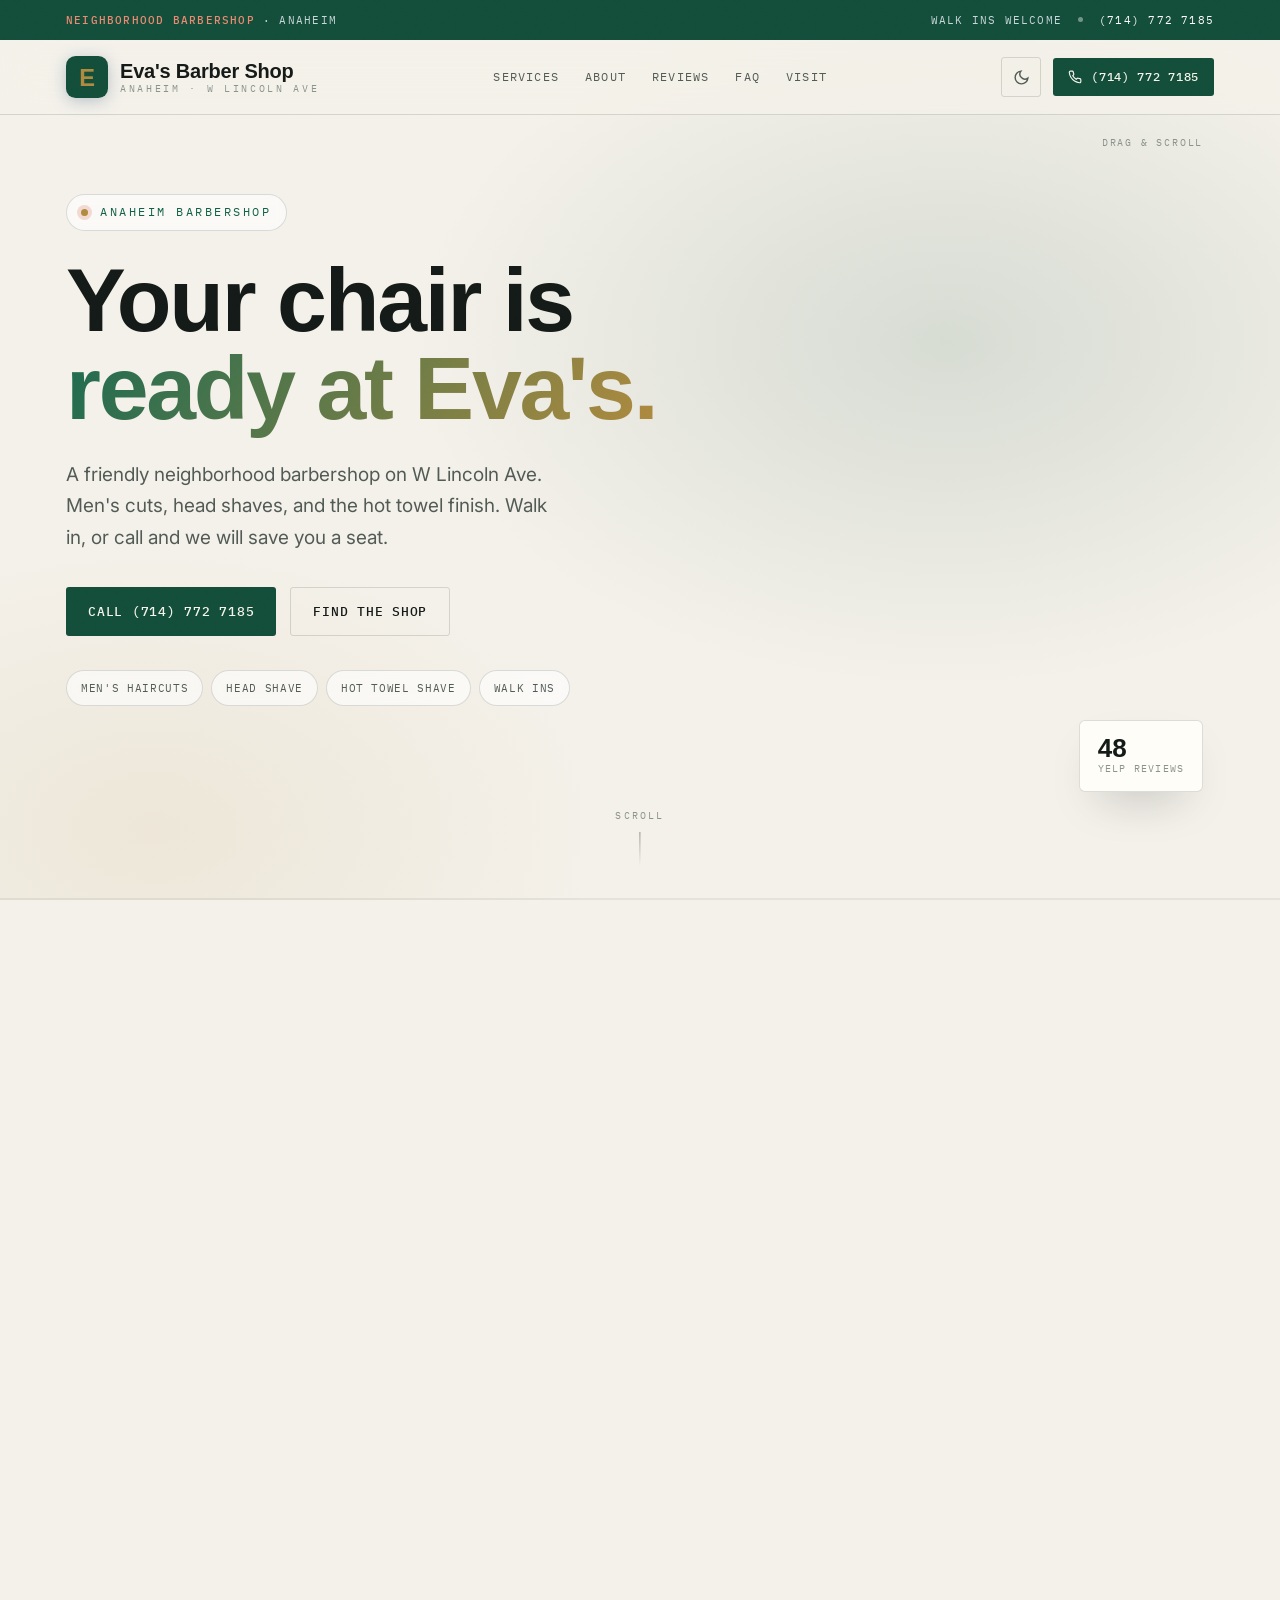
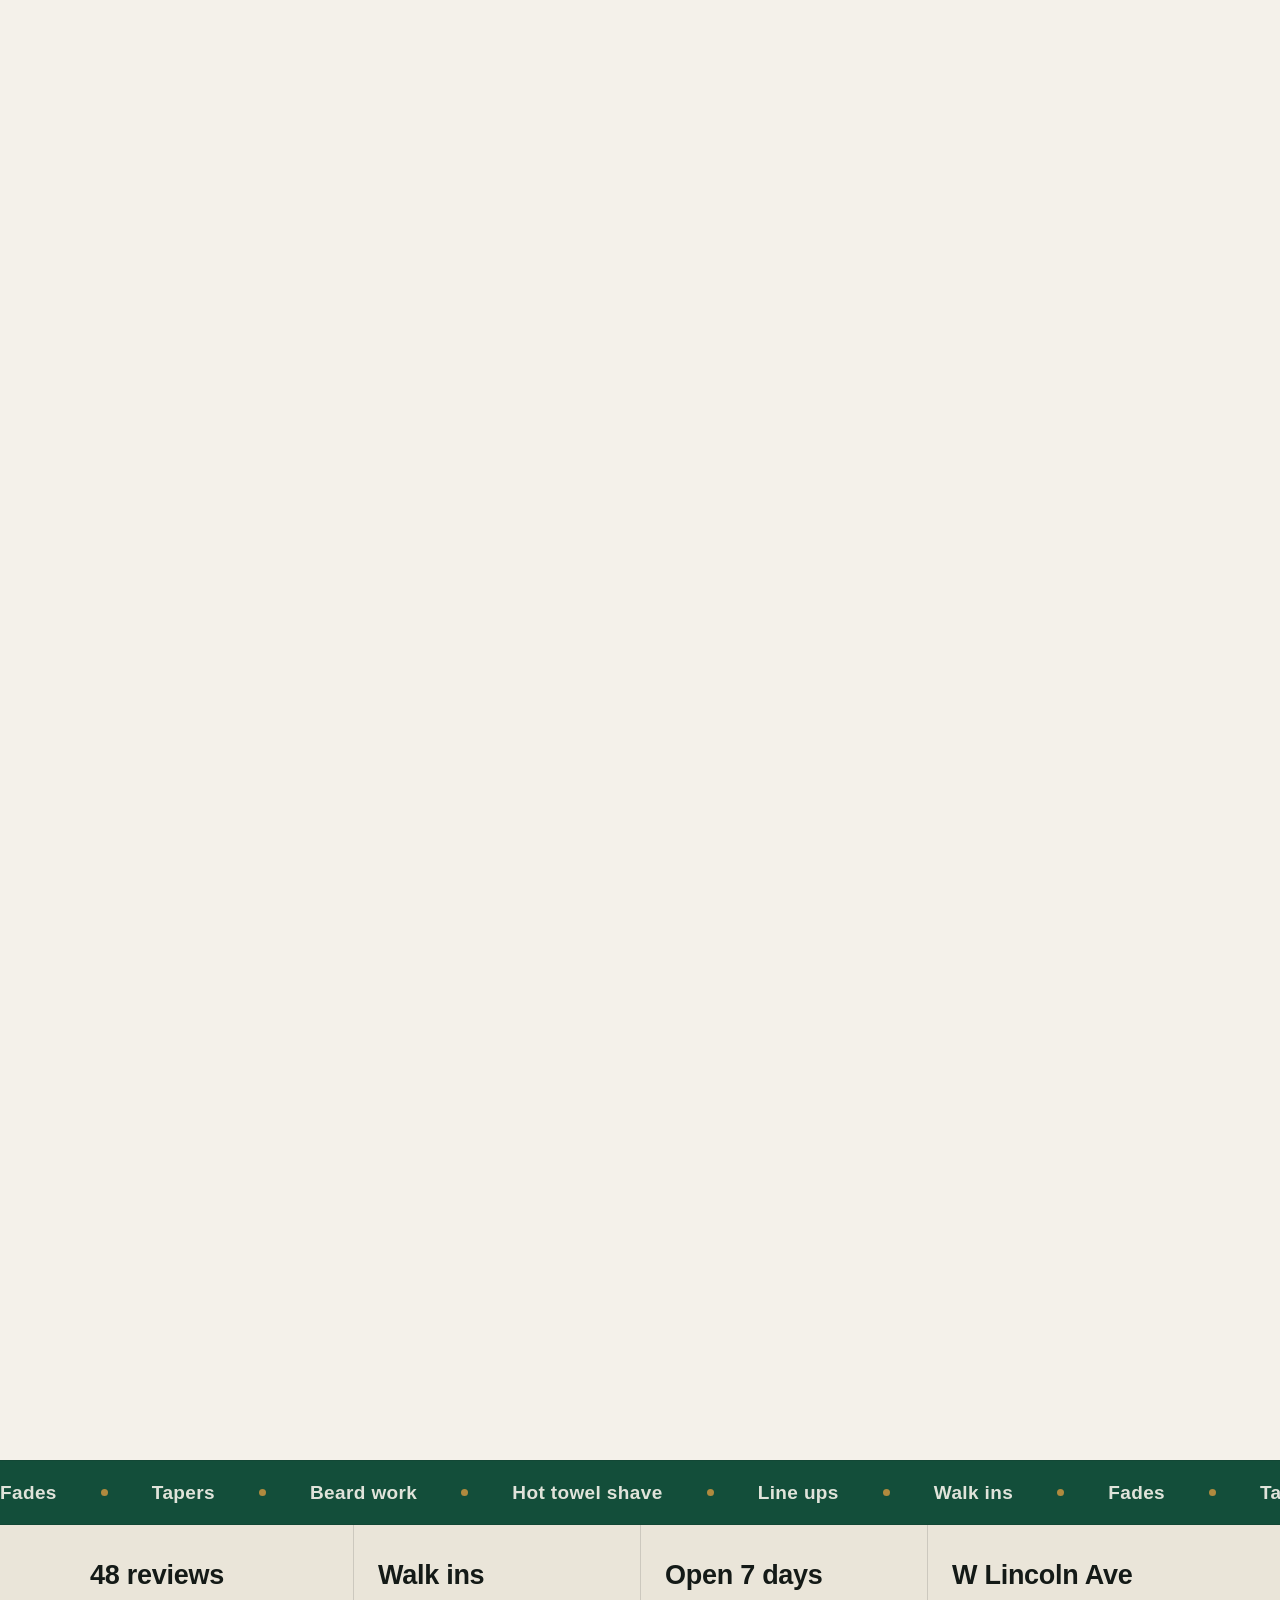
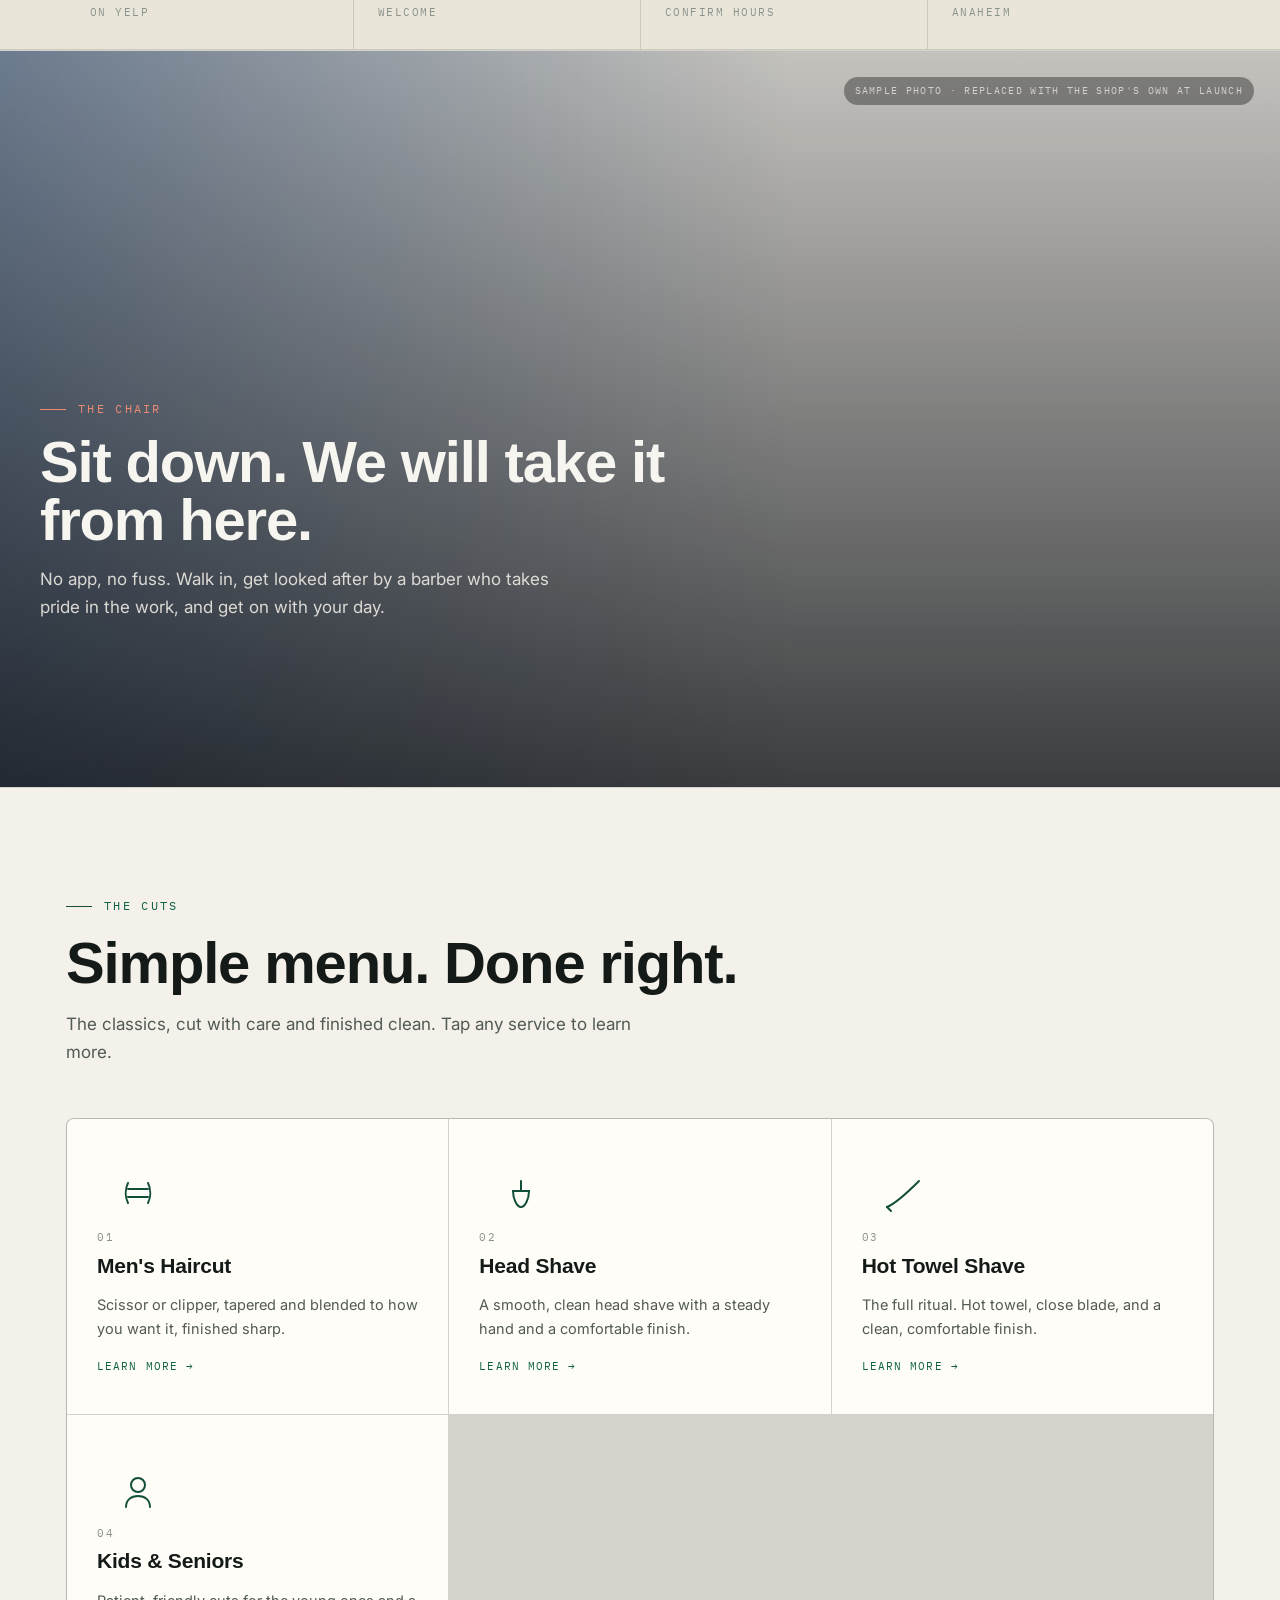
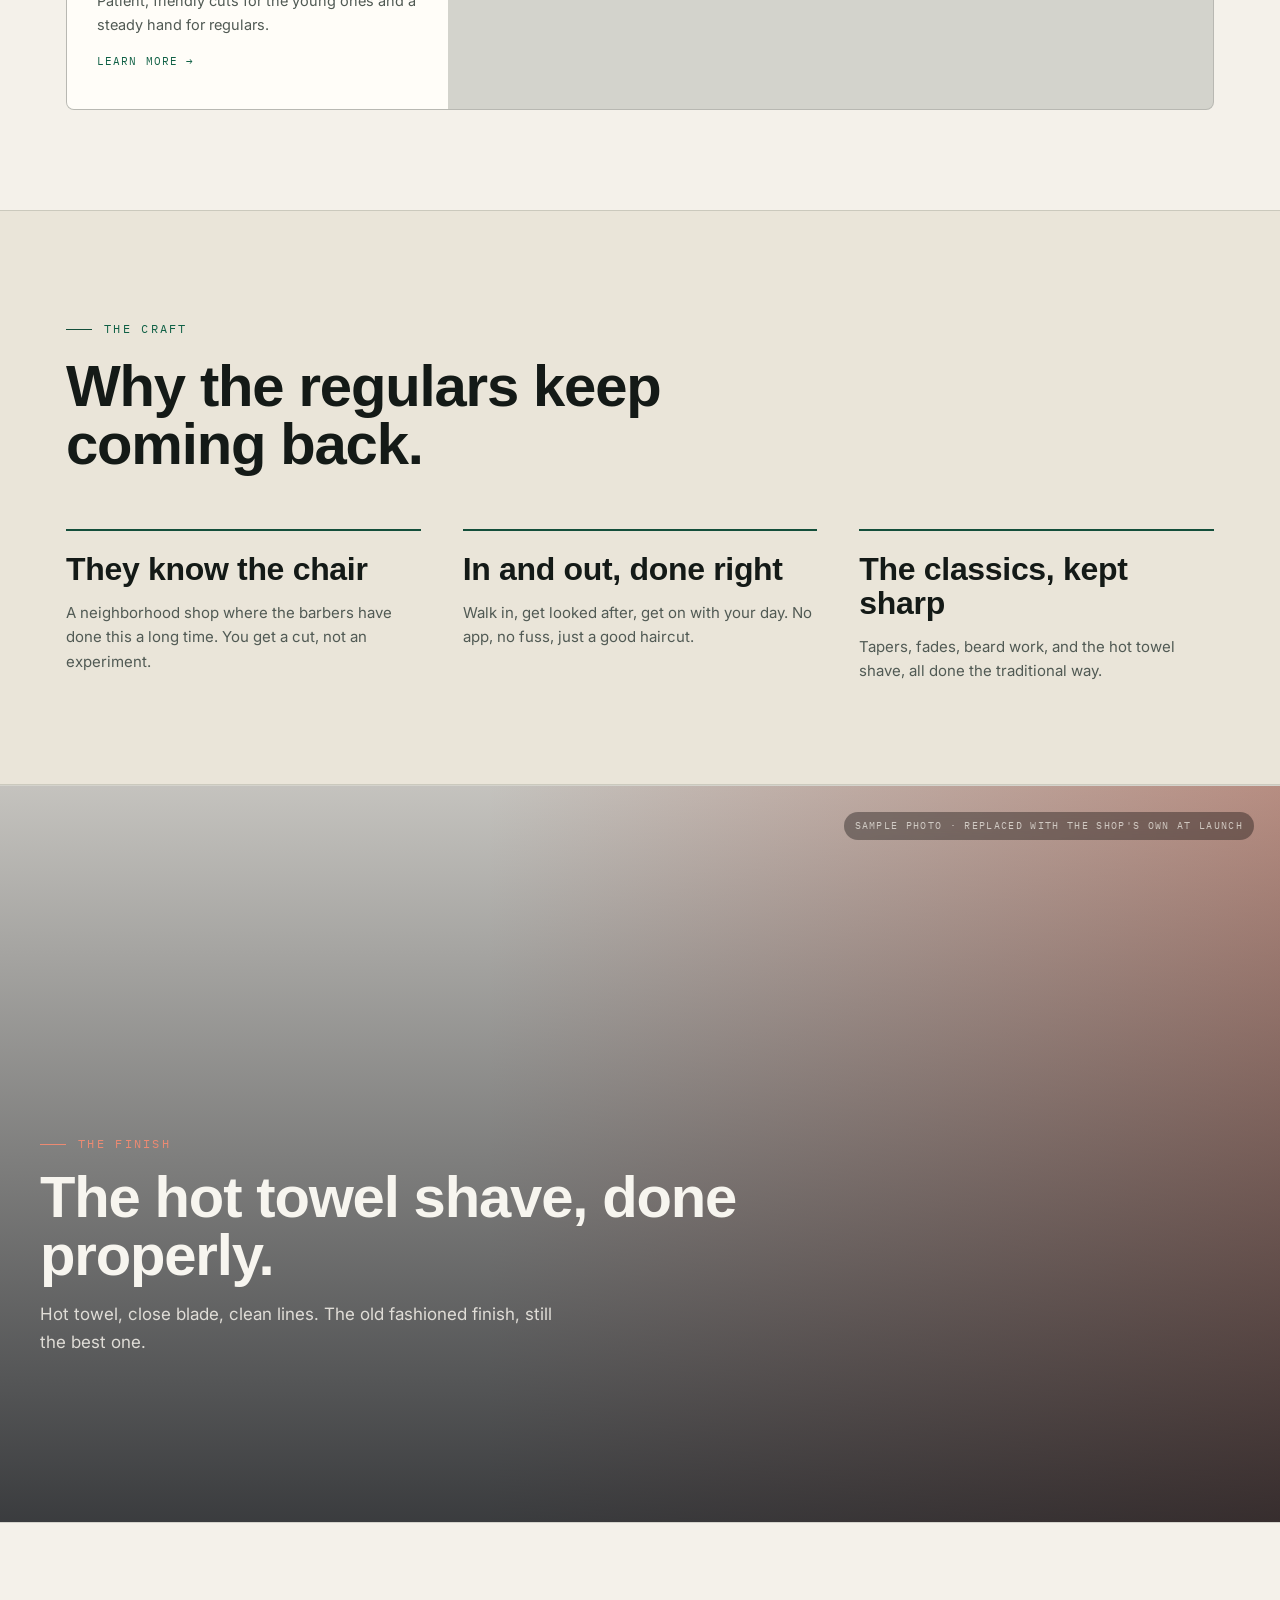
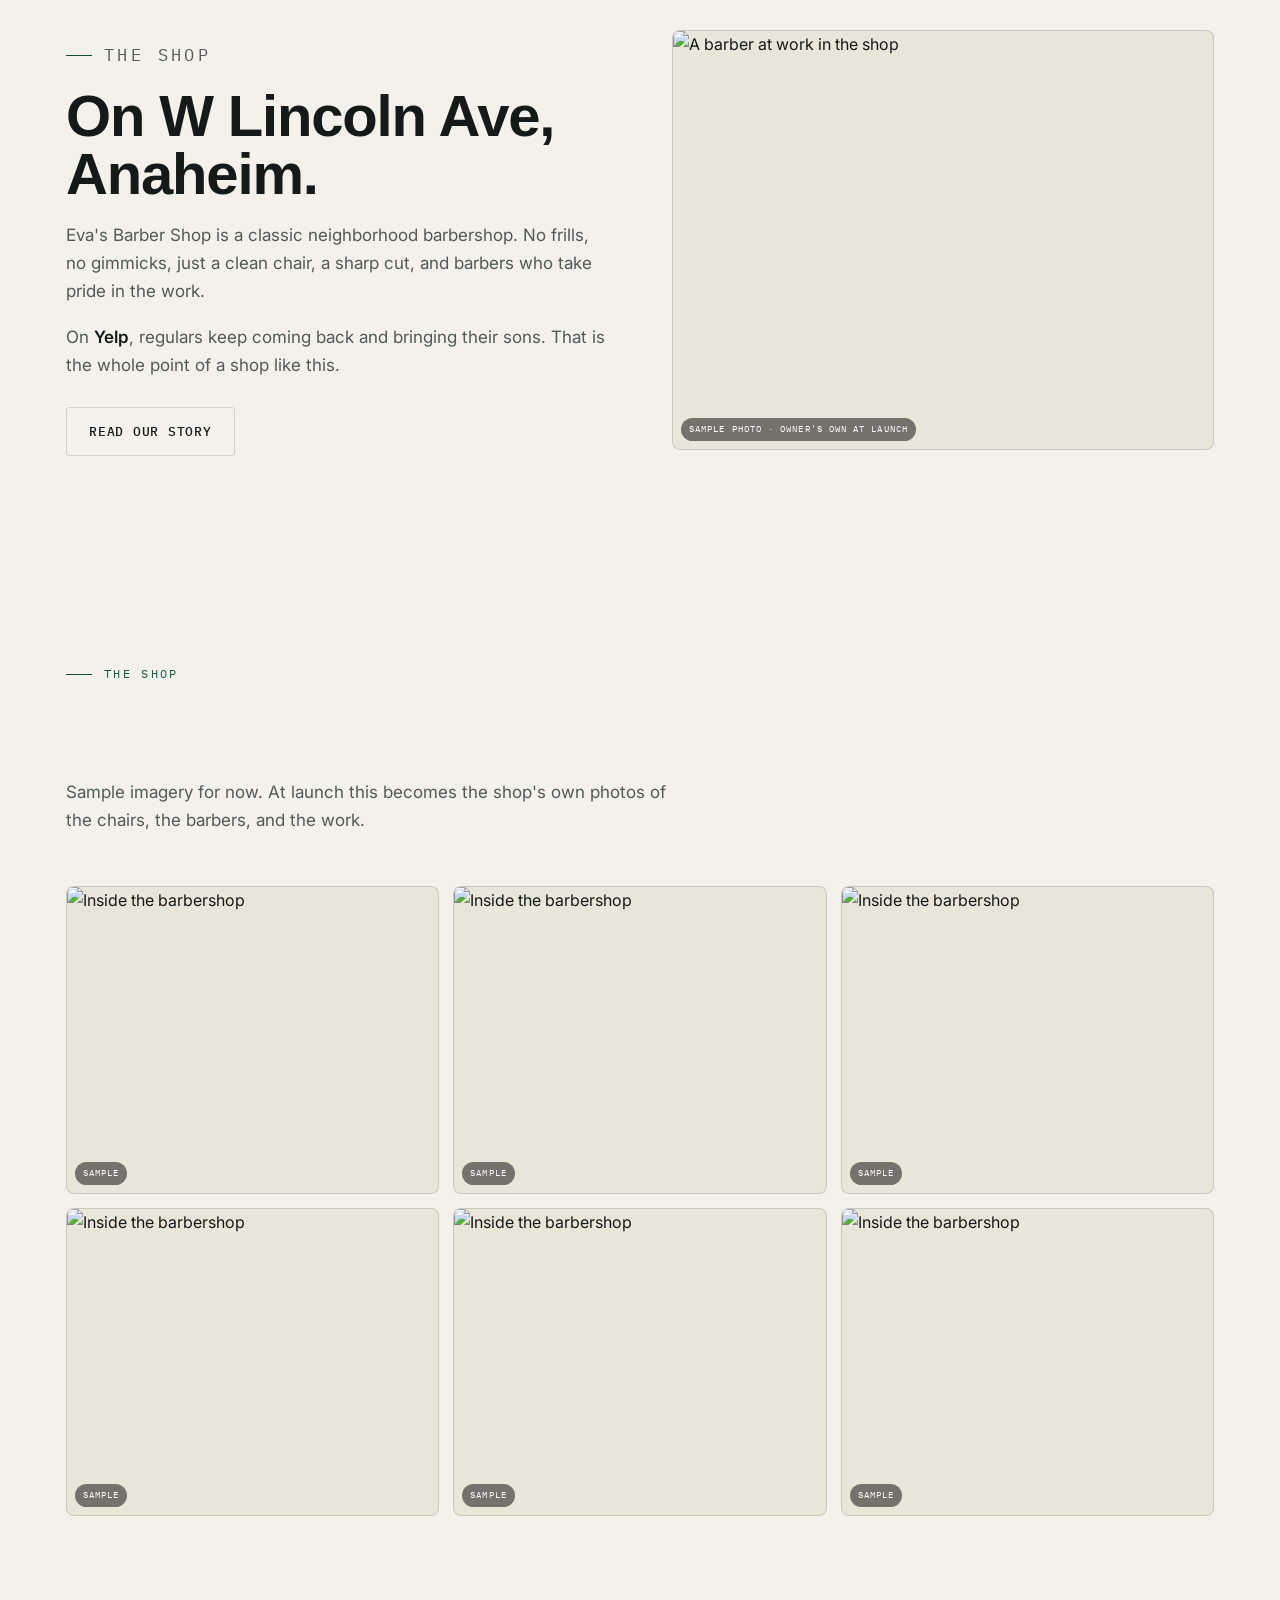
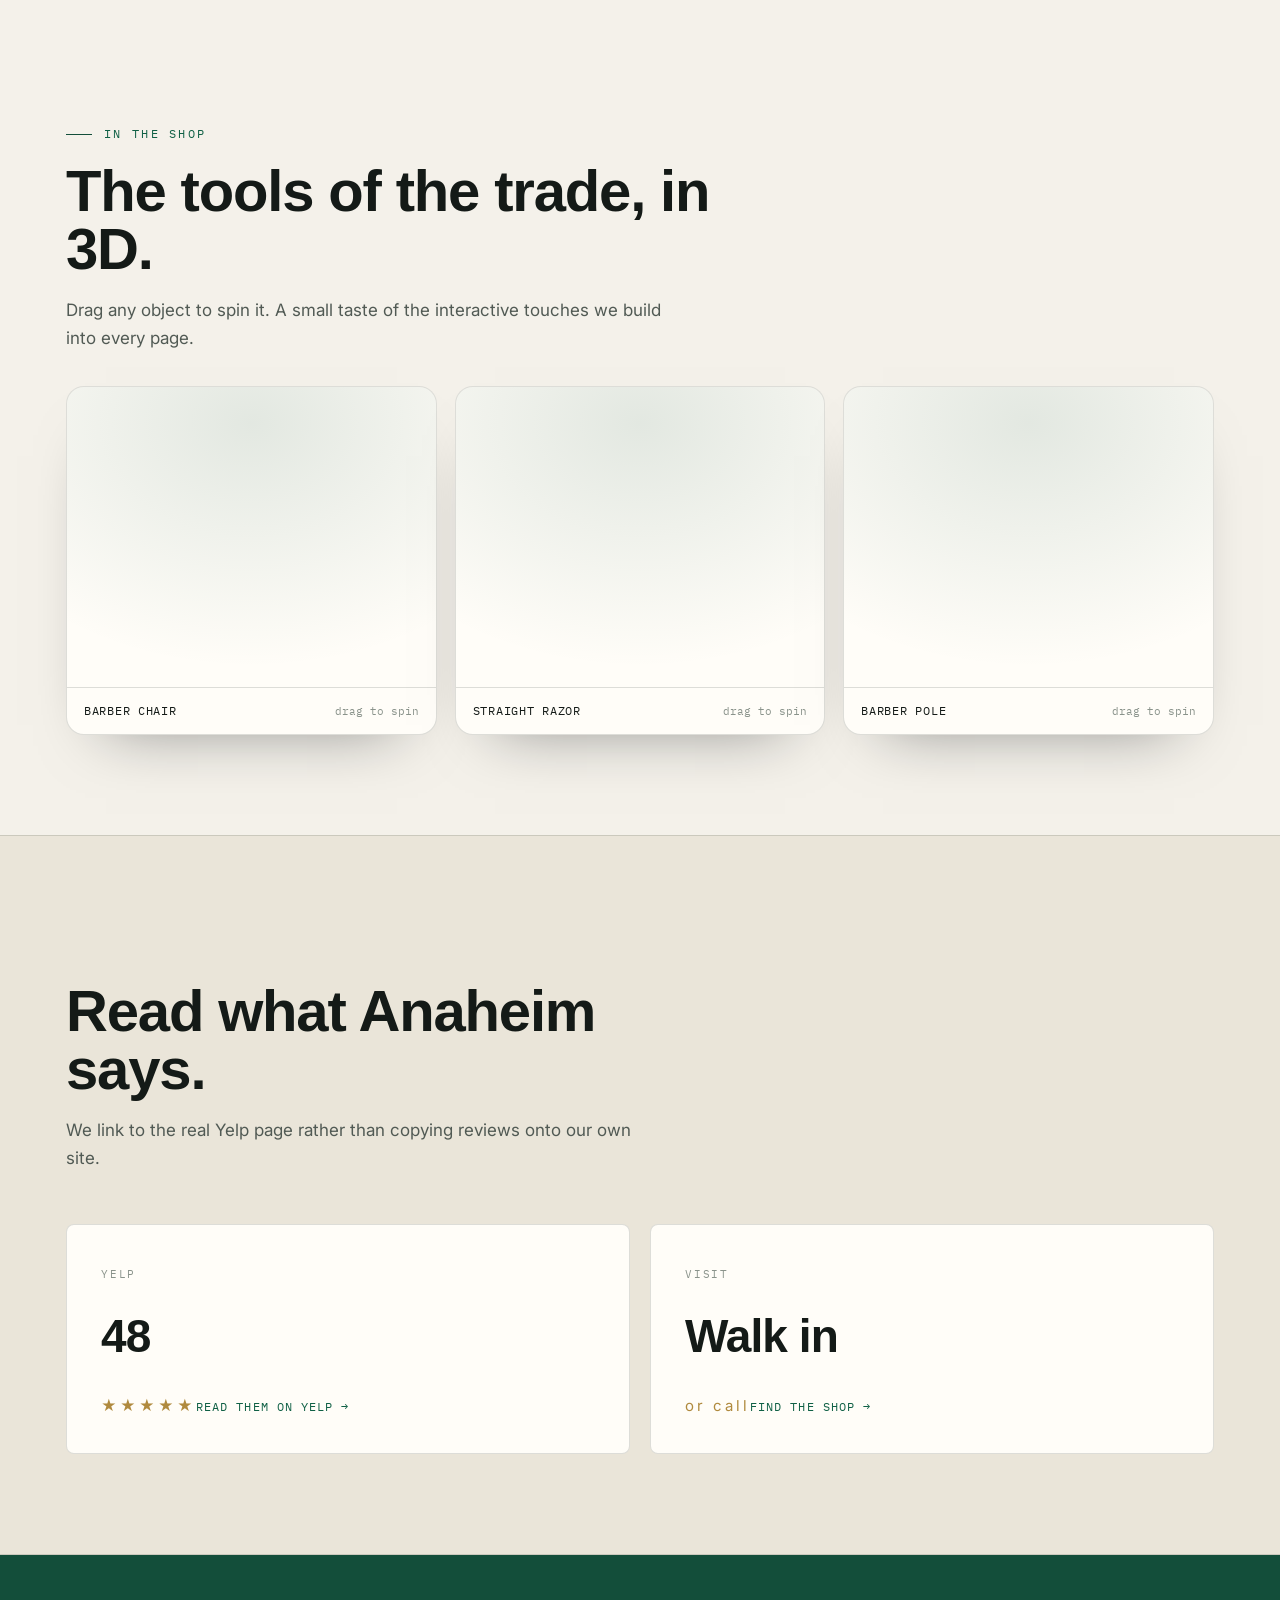
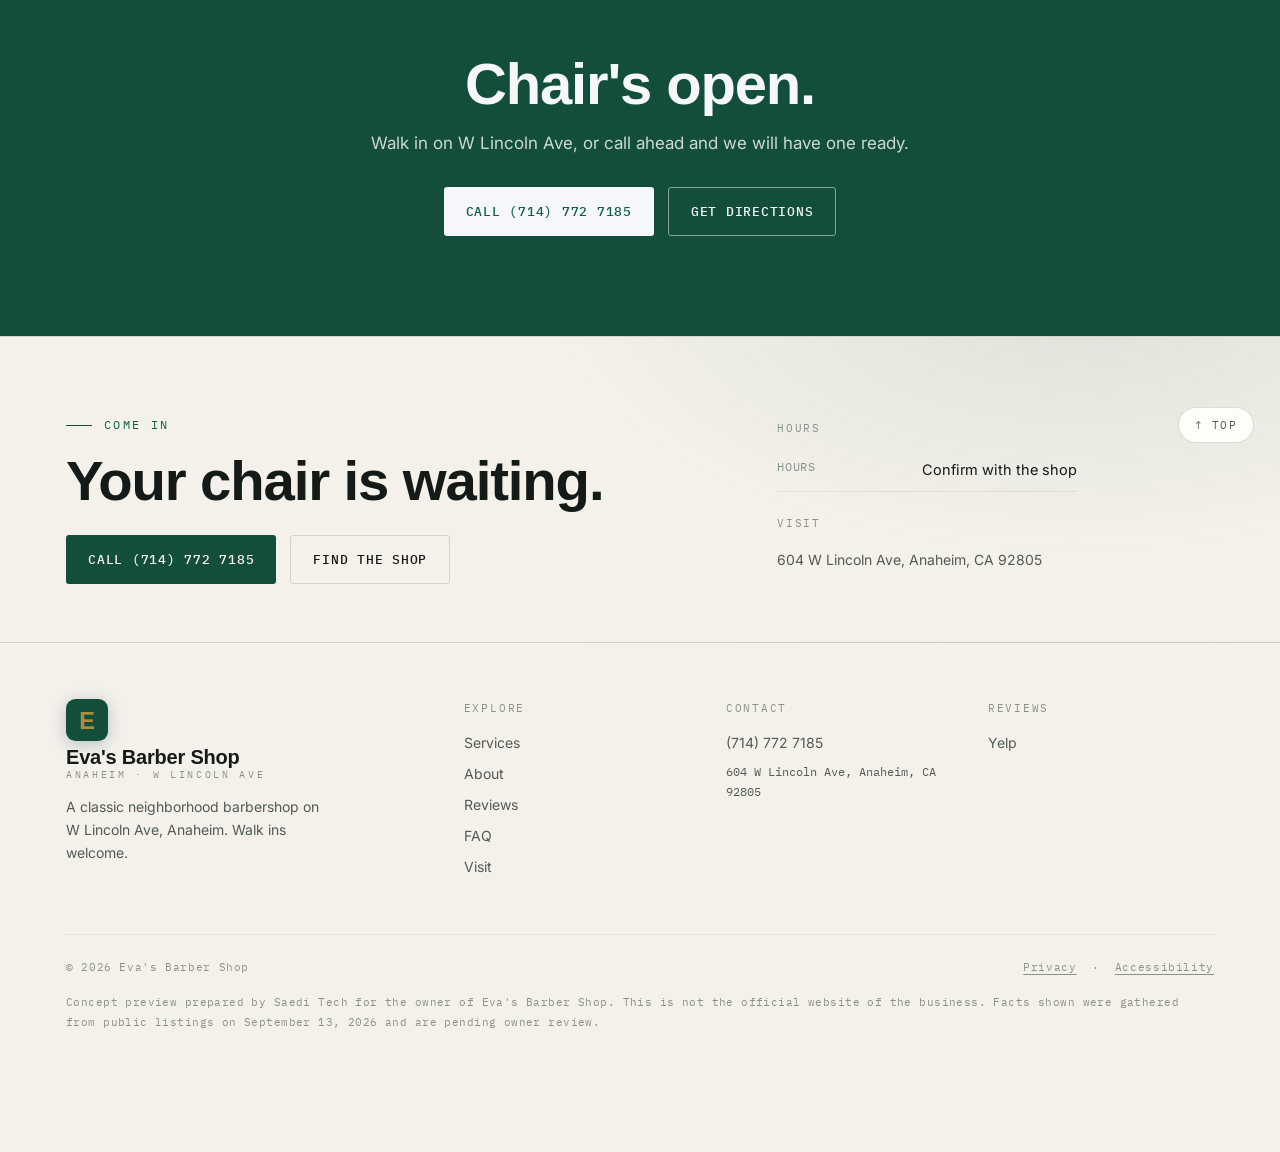
==== index.html @ 0489521e "Add interactive 3D showcase (multiple objects per page) Co-Authored-By: Claude Opus 4.8 <noreply@ant" ====
<!doctype html>
<html lang="en">
<head>
<meta charset="utf-8" />
<meta name="viewport" content="width=device-width, initial-scale=1" />
<meta name="robots" content="noindex, nofollow" />
<title>Eva's Barber Shop · Anaheim Barbershop</title>
<meta name="description" content="Eva's Barber Shop on W Lincoln Ave, Anaheim. Men's cuts, head shaves, and hot towel shaves. Walk in or call (714) 772 7185." />
<meta property="og:title" content="Eva's Barber Shop · Anaheim Barbershop" /><meta property="og:type" content="website" />
<link rel="icon" href="data:image/svg+xml,%3Csvg xmlns='http://www.w3.org/2000/svg' viewBox='0 0 32 32'%3E%3Ccircle cx='16' cy='16' r='15' fill='%239e2b25'/%3E%3Crect x='13' y='6' width='6' height='20' rx='3' fill='%23f3ede1'/%3E%3Cpath d='M13 9l6 4M13 15l6 4M13 21l6 4' stroke='%23a9812f' stroke-width='2'/%3E%3C/svg%3E">
<link rel="preconnect" href="https://fonts.googleapis.com"><link rel="preconnect" href="https://fonts.gstatic.com" crossorigin>
<link href="https://fonts.googleapis.com/css2?family=Oswald:wght@500;600;700&family=Inter:wght@400;500;600&family=IBM+Plex+Mono:wght@400;500&display=swap" rel="stylesheet">
<link rel="stylesheet" href="assets/site.css">
<script type="importmap">{ "imports": { "three": "https://unpkg.com/three@0.160.0/build/three.module.js", "three/": "https://unpkg.com/three@0.160.0/" } }</script>

</head>
<body>
<a class="skip" href="#main">Skip to content</a>
<header class="sitehead" id="sitehead"><div class="topbar"><div class="wrap tbin"><span class="tb-l"><b>Neighborhood barbershop</b> · Anaheim</span><span class="tb-r"><span>Walk ins welcome</span><span class="dot2"></span><a href="tel:+17147727185">(714) 772 7185</a></span></div></div>
<nav class="top" aria-label="Main">
  <div class="wrap navin">
    <a class="logo" href="index.html" aria-label="Eva's Barber Shop, home"><svg class="emblem" viewBox="0 0 48 48" aria-hidden="true"><rect width="48" height="48" rx="11" fill="var(--indigo)"/><text x="24" y="34" font-size="27" text-anchor="middle" fill="var(--shu)" font-family="Archivo,sans-serif" font-weight="800">E</text></svg><span class="wm"><span class="n">Eva's Barber Shop</span><span class="s">Anaheim · W Lincoln Ave</span></span></a>
    <div class="navlinks"><a href="services.html">Services</a><a href="about.html">About</a><a href="reviews.html">Reviews</a><a href="faq.html">FAQ</a><a href="visit.html">Visit</a></div>
    <div class="navright">
      <button class="tgl" id="themeTgl" aria-label="Switch between day and night theme" aria-pressed="false"><svg id="icMoon" viewBox="0 0 24 24" fill="none" stroke="currentColor" stroke-width="2" stroke-linecap="round"><path d="M21 12.8A9 9 0 1 1 11.2 3a7 7 0 0 0 9.8 9.8z"/></svg><svg id="icSun" viewBox="0 0 24 24" fill="none" stroke="currentColor" stroke-width="2" stroke-linecap="round" style="display:none"><circle cx="12" cy="12" r="4"/><path d="M12 2v2M12 20v2M4.9 4.9l1.4 1.4M17.7 17.7l1.4 1.4M2 12h2M20 12h2M4.9 19.1l1.4-1.4M17.7 6.3l1.4-1.4"/></svg></button>
      <a class="btn btn-fill btn-sm" href="tel:+17147727185"><svg width="14" height="14" viewBox="0 0 24 24" fill="none" stroke="currentColor" stroke-width="2" stroke-linecap="round" aria-hidden="true"><path d="M22 16.9v3a2 2 0 0 1-2.2 2 19.8 19.8 0 0 1-8.6-3 19.5 19.5 0 0 1-6-6 19.8 19.8 0 0 1-3-8.7A2 2 0 0 1 4.1 2h3a2 2 0 0 1 2 1.7c.13 1 .36 1.9.7 2.8a2 2 0 0 1-.45 2.1L8.1 9.9a16 16 0 0 0 6 6l1.3-1.3a2 2 0 0 1 2.1-.45c.9.34 1.8.57 2.8.7A2 2 0 0 1 22 16.9z"/></svg><span class="lbl">(714) 772 7185</span></a>
      <button class="burger" id="burger" aria-label="Open menu"><svg viewBox="0 0 24 24" fill="none" stroke="currentColor" stroke-width="2" stroke-linecap="round"><path d="M3 6h18M3 12h18M3 18h18"/></svg></button>
    </div>
  </div>
</nav>
</header>
<div class="mmenu" id="mmenu" aria-label="Menu">
  <button class="mclose" id="mclose" aria-label="Close menu">✕</button>
  <a href="services.html">Services</a><a href="about.html">About</a><a href="reviews.html">Reviews</a><a href="faq.html">FAQ</a><a href="visit.html">Visit</a><a href="tel:+17147727185">Call the shop</a>
</div>
<header class="hero scroll3d" id="top">
  <div class="sticky">
    <div class="hero-bg" aria-hidden="true"></div>
    <canvas id="gl" aria-hidden="true"></canvas>
    <div class="hero-fb" aria-hidden="true"></div>
    <div class="wrap herogrid">
      <div class="hero-copy" id="stageA">
        <span class="tag"><span class="dot"></span> Anaheim Barbershop</span>
        <h1>Your chair is <span class="in">ready at Eva's.</span></h1>
        <p class="lede">A friendly neighborhood barbershop on W Lincoln Ave. Men's cuts, head shaves, and the hot towel finish. Walk in, or call and we will save you a seat.</p>
        <div class="cta"><a class="btn btn-fill" href="tel:+17147727185">Call (714) 772 7185</a><a class="btn btn-line" href="visit.html">Find the shop</a></div>
        <div class="chips" aria-label="What we do"><span class="chip">Men's haircuts</span><span class="chip">Head shave</span><span class="chip">Hot towel shave</span><span class="chip">Walk ins</span></div>
      </div>
      <div class="callouts" id="stageB" aria-hidden="true">
        <h3>The chair, start to finish.</h3>
        <div class="callout"><span class="cn">01</span><span class="cx"><b>Consult</b><span>We talk about what you want first.</span></span></div>
        <div class="callout"><span class="cn">02</span><span class="cx"><b>Cut</b><span>Scissor or clipper, blended clean.</span></span></div>
        <div class="callout"><span class="cn">03</span><span class="cx"><b>Line up</b><span>Edges and beard shaped sharp.</span></span></div>
        <div class="callout"><span class="cn">04</span><span class="cx"><b>Finish</b><span>Hot towel, and out the door looking right.</span></span></div>
      </div>
    </div>
    <div class="badge3d" id="badge3d"><div><div class="rt">48</div><div class="rl">Yelp reviews</div></div></div>
    <span class="grab" aria-hidden="true">Drag &amp; scroll</span>
    <div class="cue" aria-hidden="true">Scroll<span class="bar"></span></div>
    <div class="hprog" aria-hidden="true"><i id="hprog"></i></div>
  </div>
</header>
<div class="marquee" aria-hidden="true"><div class="mrow"><span>Fades<span class="d"></span>Tapers<span class="d"></span>Beard work<span class="d"></span>Hot towel shave<span class="d"></span>Line ups<span class="d"></span>Walk ins<span class="d"></span></span><span>Fades<span class="d"></span>Tapers<span class="d"></span>Beard work<span class="d"></span>Hot towel shave<span class="d"></span>Line ups<span class="d"></span>Walk ins<span class="d"></span></span></div></div>
<div class="strip" role="region" aria-label="Shop facts">
  <div class="wrap stripin">
    <div class="stat"><a href="https://www.yelp.com/biz/evas-barber-shop-anaheim" target="_blank" rel="noopener"><div class="v">48 reviews</div><div class="l">on Yelp</div></a></div>
    <div class="stat"><div class="v">Walk ins</div><div class="l">welcome</div></div>
    <div class="stat"><div class="v">Open 7 days</div><div class="l">confirm hours</div></div>
    <div class="stat"><div class="v">W Lincoln Ave</div><div class="l">Anaheim</div></div>
  </div>
</div>
<main id="main">
<section class="photoband" aria-label="The chair">
  <div class="pbimg" data-parallax="0.12" style="background-image:url('https://images.unsplash.com/photo-1593702295094-aea22597af65?w=1800&q=74&auto=format&fit=crop')"></div>
  <span class="sampletag">Sample photo · replaced with the shop's own at launch</span>
  <div class="wrap pbin"><p class="pbk up">The chair</p><h2 class="up">Sit down. We will take it from here.</h2><p class="up">No app, no fuss. Walk in, get looked after by a barber who takes pride in the work, and get on with your day.</p></div>
</section>
<section id="services">
  <div class="wrap">
    <p class="kick up">The Cuts</p>
    <h2 class="up">Simple menu. Done right.</h2>
    <p class="sub up">The classics, cut with care and finished clean. Tap any service to learn more.</p>
    <div class="svcgrid">
      <a class="svc up" href="services.html#haircut"><span class="no">01</span><svg class="ic" viewBox="0 0 48 48" fill="none" stroke="currentColor" stroke-width="2" stroke-linecap="round" aria-hidden="true"><path d="M14 10c-3 6-3 14 0 20M34 10c3 6 3 14 0 20"/><path d="M14 16h20M14 24h20"/></svg><h3>Men's Haircut</h3><p>Scissor or clipper, tapered and blended to how you want it, finished sharp.</p><span class="more">Learn more →</span></a><a class="svc up" href="services.html#headshave"><span class="no">02</span><svg class="ic" viewBox="0 0 48 48" fill="none" stroke="currentColor" stroke-width="2" stroke-linecap="round" aria-hidden="true"><path d="M24 8v10M16 18h16c0 8-4 16-8 16s-8-8-8-16z"/></svg><h3>Head Shave</h3><p>A smooth, clean head shave with a steady hand and a comfortable finish.</p><span class="more">Learn more →</span></a><a class="svc up" href="services.html#shave"><span class="no">03</span><svg class="ic" viewBox="0 0 48 48" fill="none" stroke="currentColor" stroke-width="2" stroke-linecap="round" aria-hidden="true"><path d="M8 34c10-4 22-16 32-26"/><path d="M8 34l4 4"/></svg><h3>Hot Towel Shave</h3><p>The full ritual. Hot towel, close blade, and a clean, comfortable finish.</p><span class="more">Learn more →</span></a><a class="svc up" href="services.html#kids"><span class="no">04</span><svg class="ic" viewBox="0 0 48 48" fill="none" stroke="currentColor" stroke-width="2" stroke-linecap="round" aria-hidden="true"><circle cx="24" cy="16" r="7"/><path d="M12 38c0-7 5-11 12-11s12 4 12 11"/></svg><h3>Kids &amp; Seniors</h3><p>Patient, friendly cuts for the young ones and a steady hand for regulars.</p><span class="more">Learn more →</span></a>
    </div>
  </div>
</section>
<section id="why">
  <div class="wrap">
    <p class="kick up">The Craft</p>
    <h2 class="up">Why the regulars keep coming back.</h2>
    <div class="whygrid">
      <div class="why up"><div class="big">They know the chair</div><p>A neighborhood shop where the barbers have done this a long time. You get a cut, not an experiment.</p></div>
      <div class="why up"><div class="big">In and out, done right</div><p>Walk in, get looked after, get on with your day. No app, no fuss, just a good haircut.</p></div>
      <div class="why up"><div class="big">The classics, kept sharp</div><p>Tapers, fades, beard work, and the hot towel shave, all done the traditional way.</p></div>
    </div>
  </div>
</section>
<section class="photoband right" aria-label="Hot towel">
  <div class="pbimg" data-parallax="0.12" style="background-image:url('https://images.unsplash.com/photo-1678356164573-9a534fe43958?w=1800&q=74&auto=format&fit=crop')"></div>
  <span class="sampletag">Sample photo · replaced with the shop's own at launch</span>
  <div class="wrap pbin"><p class="pbk up">The finish</p><h2 class="up">The hot towel shave, done properly.</h2><p class="up">Hot towel, close blade, clean lines. The old fashioned finish, still the best one.</p></div>
</section>
<section id="about">
  <div class="wrap abgrid">
    <div class="abcopy"><p class="kick up">The Shop</p><h2 class="up">On W Lincoln Ave, Anaheim.</h2><p class="up">Eva's Barber Shop is a classic neighborhood barbershop. No frills, no gimmicks, just a clean chair, a sharp cut, and barbers who take pride in the work.</p><p class="up">On <strong>Yelp</strong>, regulars keep coming back and bringing their sons. That is the whole point of a shop like this.</p><p class="up"><a class="btn btn-line" href="about.html" style="margin-top:10px">Read our story</a></p></div>
    <div class="imgfill up" role="img" aria-label="Inside the barbershop"><img src="https://images.unsplash.com/photo-1672642150228-3fcd5826ec26?w=1100&q=74&auto=format&fit=crop" alt="A barber at work in the shop" loading="lazy"><span class="stamp">Sample photo · owner's own at launch</span></div>
  </div>
</section>
<section id="gallery">
  <div class="wrap">
    <p class="kick up">The shop</p>
    <h2 class="up">A look inside.</h2>
    <p class="sub up">Sample imagery for now. At launch this becomes the shop's own photos of the chairs, the barbers, and the work.</p>
    <div class="gal2"><div class="imgfill up"><img src="https://images.unsplash.com/photo-1605497788044-5a32c7078486?w=800&q=74&auto=format&fit=crop" alt="Inside the barbershop" loading="lazy"><span class="stamp">Sample</span></div><div class="imgfill up"><img src="https://images.unsplash.com/photo-1599351431202-1e0f0137899a?w=800&q=74&auto=format&fit=crop" alt="Inside the barbershop" loading="lazy"><span class="stamp">Sample</span></div><div class="imgfill up"><img src="https://images.unsplash.com/photo-1598524374912-6b0b0bab43dd?w=800&q=74&auto=format&fit=crop" alt="Inside the barbershop" loading="lazy"><span class="stamp">Sample</span></div><div class="imgfill up"><img src="https://images.unsplash.com/photo-1635273051937-a0ddef9573b6?w=800&q=74&auto=format&fit=crop" alt="Inside the barbershop" loading="lazy"><span class="stamp">Sample</span></div><div class="imgfill up"><img src="https://images.unsplash.com/photo-1589985494639-69e60c82cab2?w=800&q=74&auto=format&fit=crop" alt="Inside the barbershop" loading="lazy"><span class="stamp">Sample</span></div><div class="imgfill up"><img src="https://images.unsplash.com/photo-1647140655214-e4a2d914971f?w=800&q=74&auto=format&fit=crop" alt="Inside the barbershop" loading="lazy"><span class="stamp">Sample</span></div></div>
  </div>
</section>
<section id="explore3d" class="show3d">
  <div class="wrap">
    <p class="kick up">In the shop</p>
    <h2 class="up">The tools of the trade, in 3D.</h2>
    <p class="sub up">Drag any object to spin it. A small taste of the interactive touches we build into every page.</p>
    <div class="o3grid"><figure class="o3 up"><canvas class="obj3d" data-obj="chair" data-accent="8a2f27" aria-label="Interactive 3D Barber chair"></canvas><figcaption>Barber chair<span class="drag">drag to spin</span></figcaption></figure><figure class="o3 up"><canvas class="obj3d" data-obj="razor" aria-label="Interactive 3D Straight razor"></canvas><figcaption>Straight razor<span class="drag">drag to spin</span></figcaption></figure><figure class="o3 up"><canvas class="obj3d" data-obj="pole" aria-label="Interactive 3D Barber pole"></canvas><figcaption>Barber pole<span class="drag">drag to spin</span></figcaption></figure></div>
  </div>
</section>
<section id="reviews" class="band">
  <div class="wrap">
    <p class="kick up">Word of Mouth</p>
    <h2 class="up">Read what Anaheim says.</h2>
    <p class="sub up">We link to the real Yelp page rather than copying reviews onto our own site.</p>
    <div class="revgrid">
      <a class="rev up" href="https://www.yelp.com/biz/evas-barber-shop-anaheim" target="_blank" rel="noopener"><span class="plat">Yelp</span><div class="score">48</div><span class="stars" aria-hidden="true">★★★★★</span><span class="go">Read them on Yelp →</span></a>
      <a class="rev up" href="visit.html"><span class="plat">Visit</span><div class="score">Walk in</div><span class="stars" aria-hidden="true">or call</span><span class="go">Find the shop →</span></a>
    </div>
  </div>
</section>
<section class="ctaband"><div class="wrap"><h2 class="up">Chair's open.</h2><p class="up">Walk in on W Lincoln Ave, or call ahead and we will have one ready.</p><div class="cta up"><a class="btn btn-fill" href="tel:+17147727185">Call (714) 772 7185</a><a class="btn btn-line" href="visit.html">Get directions</a></div></div></section>
</main><script type="module" src="assets/hero3d.js"></script><script type="module" src="assets/objects3d.js"></script><footer>
  <button class="backtop" id="backtop" aria-label="Back to top">↑ Top</button>
  <div class="foot-hero"><div class="wrap"><div class="foot-top">
    <div class="foot-cta"><p class="kick">Come in</p><h2>Your chair is waiting.</h2><div class="cta"><a class="btn btn-fill" href="tel:+17147727185">Call (714) 772 7185</a><a class="btn btn-line" href="visit.html">Find the shop</a></div></div>
    <div class="foot-hours"><p class="ft">Hours</p><div class="hrow"><span>Hours</span><span>Confirm with the shop</span></div><p class="ft" style="margin-top:22px">Visit</p><p class="addr">604 W Lincoln Ave, Anaheim, CA 92805</p></div>
  </div></div></div>
  <div class="wrap foot-main">
    <div class="fgrid">
      <div class="fbrand"><a class="logo" href="index.html" aria-label="Eva's Barber Shop, home"><svg class="emblem" viewBox="0 0 48 48" aria-hidden="true"><rect width="48" height="48" rx="11" fill="var(--indigo)"/><text x="24" y="34" font-size="27" text-anchor="middle" fill="var(--shu)" font-family="Archivo,sans-serif" font-weight="800">E</text></svg><span class="wm"><span class="n">Eva's Barber Shop</span><span class="s">Anaheim · W Lincoln Ave</span></span></a><p>A classic neighborhood barbershop on W Lincoln Ave, Anaheim. Walk ins welcome.</p></div>
      <div class="fcol"><p class="ft">Explore</p><a href="services.html">Services</a><a href="about.html">About</a><a href="reviews.html">Reviews</a><a href="faq.html">FAQ</a><a href="visit.html">Visit</a></div>
      <div class="fcol"><p class="ft">Contact</p><a href="tel:+17147727185">(714) 772 7185</a><p class="mono" style="font-size:12px">604 W Lincoln Ave, Anaheim, CA 92805</p></div>
      <div class="fcol"><p class="ft">Reviews</p><a href="https://www.yelp.com/biz/evas-barber-shop-anaheim" target="_blank" rel="noopener">Yelp</a></div>
    </div>
    <div class="legal"><span>© 2026 Eva's Barber Shop</span><span><a href="privacy.html">Privacy</a> &nbsp;·&nbsp; <a href="accessibility.html">Accessibility</a></span></div>
    <p class="preview-note">Concept preview prepared by Saedi Tech for the owner of Eva's Barber Shop. This is not the official website of the business. Facts shown were gathered from public listings on September 13, 2026 and are pending owner review.</p>
  </div>
</footer>
<div class="callbar" role="navigation" aria-label="Quick actions">
  <a class="c1" href="tel:+17147727185"><svg width="14" height="14" viewBox="0 0 24 24" fill="none" stroke="currentColor" stroke-width="2" stroke-linecap="round" aria-hidden="true"><path d="M22 16.9v3a2 2 0 0 1-2.2 2 19.8 19.8 0 0 1-8.6-3 19.5 19.5 0 0 1-6-6 19.8 19.8 0 0 1-3-8.7A2 2 0 0 1 4.1 2h3a2 2 0 0 1 2 1.7c.13 1 .36 1.9.7 2.8a2 2 0 0 1-.45 2.1L8.1 9.9a16 16 0 0 0 6 6l1.3-1.3a2 2 0 0 1 2.1-.45c.9.34 1.8.57 2.8.7A2 2 0 0 1 22 16.9z"/></svg>Call the shop</a>
  <a class="c2" href="visit.html">Directions</a>
</div>
<script src="assets/app.js" defer></script>
</body>
</html>
---- assets/site.css ----
/* Hiro's Auto Repair — shared design system (Saedi Tech concept preview) */
:root{
  --bg:#f4f1ea; --bg2:#eae5d9; --card:#fffdf8; --card2:#f6f2e8;
  --line:rgba(20,30,26,.14); --line2:rgba(20,30,26,.07);
  --text:#141a17; --muted:#515a54; --faint:#8a938b;
  --indigo:#134e3a; --indigo-2:#1c6a50; --indigo-tx:#0f6045; --indigo-soft:rgba(19,78,58,.1);
  --shu:#b08a3e; --shu-tx:#916f28; --gold:#b08a3e;
  --nav-bg:rgba(244,241,234,.72); --chip-bg:rgba(255,255,255,.6); --btn-tx:#f6f4ec;
  --hero-a:rgba(19,78,58,.13); --hero-b:rgba(176,138,62,.1); --grain:.035;
  --map-filter:saturate(.9) contrast(1.02); --ease:cubic-bezier(.16,1,.3,1);
}
:root[data-theme="night"]{
  --bg:#0b1310; --bg2:#0f1a15; --card:#111c17; --card2:#0e1813;
  --line:rgba(225,235,228,.12); --line2:rgba(225,235,228,.06);
  --text:#e9f0eb; --muted:#a4b0a8; --faint:#6e7a72;
  --indigo:#2f8a68; --indigo-2:#3fa87e; --indigo-tx:#4fb890; --indigo-soft:rgba(47,120,90,.14);
  --shu:#cba24e; --shu-tx:#d7b768; --gold:#cba24e;
  --nav-bg:rgba(8,11,16,.66); --chip-bg:rgba(16,21,29,.5); --btn-tx:#0b1310;
  --hero-a:rgba(47,120,90,.2); --hero-b:rgba(203,162,78,.14); --grain:.06;
  --map-filter:grayscale(1) invert(.92) contrast(.9) hue-rotate(180deg);
}
*{margin:0;padding:0;box-sizing:border-box}
html{scroll-behavior:smooth}
@media (prefers-reduced-motion:reduce){html{scroll-behavior:auto}}
body{background:var(--bg);color:var(--text);font-family:'Inter',system-ui,sans-serif;font-size:16px;line-height:1.65;-webkit-font-smoothing:antialiased;transition:background .5s,color .5s;overflow-x:hidden}
::selection{background:var(--indigo);color:var(--btn-tx)}
img,svg{max-width:100%}a{color:inherit}
.jp{font-family:'Noto Sans JP','Inter',sans-serif}
.mono{font-family:'IBM Plex Mono',monospace}
.wrap{max-width:1200px;margin:0 auto;padding:0 26px}
.narrow{max-width:900px}
.skip{position:absolute;left:-9999px;top:0;background:var(--indigo);color:var(--btn-tx);padding:10px 18px;z-index:200;font-weight:600}
.skip:focus{left:12px;top:12px}
:focus-visible{outline:2px solid var(--indigo);outline-offset:3px;border-radius:2px}
body::after{content:"";position:fixed;inset:0;z-index:300;pointer-events:none;opacity:var(--grain);mix-blend-mode:overlay;background-image:url("data:image/svg+xml,%3Csvg xmlns='http://www.w3.org/2000/svg' width='120' height='120'%3E%3Cfilter id='n'%3E%3CfeTurbulence type='fractalNoise' baseFrequency='.85' numOctaves='2'/%3E%3C/filter%3E%3Crect width='100%25' height='100%25' filter='url(%23n)'/%3E%3C/svg%3E")}

/* logo */
.logo{display:flex;align-items:center;gap:12px;text-decoration:none}
.logo .emblem{width:42px;height:42px;flex:none;filter:drop-shadow(0 3px 8px rgba(23,63,115,.28))}
.logo .wm{display:flex;flex-direction:column;line-height:1}
.logo .wm .n{font-family:'Archivo',sans-serif;font-weight:800;font-size:20px;letter-spacing:-.01em;color:var(--text)}
.logo .wm .s{font-family:'IBM Plex Mono',monospace;font-size:9.5px;letter-spacing:.28em;text-transform:uppercase;color:var(--faint);margin-top:3px}
.logo .wm .s b{color:var(--shu-tx);font-weight:500}

/* header (top bar + nav) */
.sitehead{position:fixed;top:0;left:0;right:0;z-index:100}
.topbar{background:var(--indigo);color:#eaf0f8;height:40px;overflow:hidden;transition:height .35s var(--ease),opacity .3s}
.topbar .tbin{display:flex;align-items:center;justify-content:space-between;height:40px;font-family:'IBM Plex Mono',monospace;font-size:11px;letter-spacing:.11em;text-transform:uppercase}
.topbar .tb-l{color:rgba(234,240,248,.85)}.topbar .tb-l b{color:#ec8a72;font-weight:500}
.topbar .tb-r{display:flex;align-items:center;gap:16px;color:rgba(234,240,248,.85)}
.topbar .tb-r a{color:#fff;text-decoration:none}.topbar .tb-r a:hover{color:#ec8a72}
.topbar .dot2{width:5px;height:5px;border-radius:50%;background:rgba(255,255,255,.4)}
nav.top{position:relative;background:var(--nav-bg);backdrop-filter:blur(18px) saturate(1.4);-webkit-backdrop-filter:blur(18px) saturate(1.4);border-bottom:1px solid var(--line);transition:box-shadow .35s,background .35s}
.sitehead.scrolled .topbar{height:0;opacity:0}
.sitehead.scrolled nav.top{box-shadow:0 12px 34px -18px rgba(8,11,16,.5)}
.navin{display:flex;align-items:center;justify-content:space-between;height:74px;gap:18px}
@media (max-width:768px){.topbar{display:none}}
.navlinks{display:flex;gap:26px;align-items:center}
.navlinks a{font-family:'IBM Plex Mono',monospace;font-size:12px;letter-spacing:.1em;text-transform:uppercase;text-decoration:none;color:var(--muted);transition:color .25s;position:relative}
.navlinks a[aria-current="page"]{color:var(--text)}
.navlinks a::after{content:"";position:absolute;left:0;bottom:-6px;width:0;height:1.5px;background:var(--shu);transition:width .3s var(--ease)}
.navlinks a:hover::after,.navlinks a[aria-current="page"]::after{width:100%}
.navlinks a:hover{color:var(--text)}
.navright{display:flex;align-items:center;gap:12px}
.btn{display:inline-flex;align-items:center;justify-content:center;gap:9px;font-family:'IBM Plex Mono',monospace;font-size:12.5px;letter-spacing:.06em;text-transform:uppercase;font-weight:500;padding:13px 22px;border-radius:3px;text-decoration:none;border:none;cursor:pointer;transition:transform .35s var(--ease),box-shadow .35s,background .35s,color .35s}
.btn-fill{background:var(--indigo);color:var(--btn-tx)}
.btn-fill:hover{transform:translateY(-2px);box-shadow:0 14px 38px -12px var(--indigo)}
.btn-line{background:transparent;color:var(--text);border:1px solid var(--line)}
.btn-line:hover{border-color:var(--indigo);color:var(--indigo-tx)}
.btn-sm{padding:10px 15px;font-size:11.5px}
.tgl,.burger{width:40px;height:40px;border-radius:3px;border:1px solid var(--line);background:transparent;color:var(--muted);display:grid;place-items:center;cursor:pointer;transition:color .3s,border-color .3s}
.tgl:hover,.burger:hover{color:var(--indigo-tx);border-color:var(--indigo)}
.tgl svg{width:17px;height:17px}.burger{display:none}.burger svg{width:20px;height:20px}
@media (max-width:940px){.navlinks{display:none}.burger{display:grid}}
@media (max-width:560px){.logo .wm .s{display:none}.navright .btn span.lbl{display:none}}
/* mobile menu */
.mmenu{position:fixed;inset:0;z-index:150;background:var(--bg);transform:translateY(-100%);transition:transform .45s var(--ease);display:flex;flex-direction:column;padding:96px 26px 40px}
.mmenu.open{transform:none}
.mmenu a{font-family:'Archivo',sans-serif;font-weight:700;font-size:30px;text-decoration:none;color:var(--text);padding:16px 0;border-bottom:1px solid var(--line)}
.mmenu a:hover{color:var(--indigo-tx)}
.mclose{position:absolute;top:22px;right:22px;width:40px;height:40px;border:1px solid var(--line);border-radius:3px;background:transparent;color:var(--text);cursor:pointer;font-size:20px}

/* generic hero for home */
header.hero{position:relative;min-height:100svh;overflow:hidden}
.sticky{position:relative;min-height:100svh;overflow:hidden;display:flex;align-items:center;padding:90px 0 44px}
/* scroll-driven exploded 3D hero */
header.hero.scroll3d{height:340vh;min-height:0}
header.hero.scroll3d .sticky{position:sticky;top:0;height:100svh;min-height:0;padding:0}
.callouts{position:absolute;z-index:2;top:50%;left:26px;transform:translateY(-50%);max-width:360px;opacity:0;pointer-events:none;will-change:opacity}
.callouts h3{font-family:'Archivo',sans-serif;font-weight:800;font-size:clamp(26px,3.2vw,40px);letter-spacing:-.02em;line-height:1.02;margin-bottom:18px}
.callout{display:flex;gap:14px;align-items:flex-start;padding:12px 0;border-top:1px solid var(--line)}
.callout .cn{font-family:'IBM Plex Mono',monospace;font-size:11px;color:var(--shu-tx);letter-spacing:.1em;padding-top:3px;min-width:24px}
.callout .cx b{font-family:'Archivo',sans-serif;font-weight:700;font-size:16px;display:block;margin-bottom:2px}
.callout .cx span{font-size:13px;color:var(--muted)}
.hprog{position:absolute;left:0;right:0;bottom:0;height:2px;background:var(--line2);z-index:5}
.hprog i{display:block;height:100%;width:0;background:linear-gradient(90deg,var(--indigo),var(--shu))}
@media (max-width:940px){header.hero.scroll3d{height:280vh}header.hero.scroll3d .sticky{align-items:flex-start}.hero-copy{padding-top:100px}.callouts{left:26px;right:26px;max-width:none;top:40%}}
@media (prefers-reduced-motion:reduce){header.hero.scroll3d{height:auto;min-height:100svh}header.hero.scroll3d .sticky{position:relative}.callouts{display:none}.hprog{display:none}}
.hero-bg{position:absolute;inset:0;z-index:0;background:radial-gradient(60% 55% at 74% 38%,var(--hero-a),transparent 70%),radial-gradient(50% 45% at 12% 92%,var(--hero-b),transparent 70%),var(--bg)}
#gl{position:absolute;inset:0;z-index:1;width:100%;height:100%;display:block;touch-action:pan-y;cursor:grab}#gl:active{cursor:grabbing}
.hero-fb{position:absolute;z-index:1;right:6%;top:50%;transform:translateY(-50%);width:min(42vw,460px);aspect-ratio:1;border-radius:50%;background:radial-gradient(circle at 40% 35%,#2b3a52,#0c1119 70%);box-shadow:0 40px 120px -30px rgba(23,63,115,.6);display:none}
.herogrid{position:relative;z-index:2;width:100%}
.hero-copy{max-width:600px}
.tag{display:inline-flex;align-items:center;gap:12px;font-family:'IBM Plex Mono',monospace;font-size:11.5px;letter-spacing:.22em;text-transform:uppercase;color:var(--indigo-tx);margin-bottom:26px;padding:8px 14px;border:1px solid var(--line);border-radius:40px;background:var(--chip-bg);backdrop-filter:blur(6px)}
.tag .dot{width:7px;height:7px;border-radius:50%;background:var(--shu);box-shadow:0 0 0 4px rgba(201,75,46,.18)}
h1{font-family:'Archivo',sans-serif;font-weight:800;font-size:clamp(46px,7vw,92px);line-height:.98;letter-spacing:-.025em;color:var(--text)}
h1 .in{background:linear-gradient(120deg,var(--indigo-2),var(--shu));-webkit-background-clip:text;background-clip:text;color:transparent}
.hero p.lede{font-size:clamp(16px,1.5vw,19px);color:var(--muted);max-width:500px;margin:26px 0 34px}
.cta{display:flex;gap:14px;flex-wrap:wrap}
.chips{display:flex;gap:8px;flex-wrap:wrap;margin-top:34px}
.chip{font-family:'IBM Plex Mono',monospace;font-size:11px;letter-spacing:.06em;text-transform:uppercase;color:var(--muted);border:1px solid var(--line);background:var(--chip-bg);border-radius:40px;padding:8px 14px;backdrop-filter:blur(6px)}
.badge3d{position:absolute;right:6%;bottom:12%;z-index:3;background:var(--card);border:1px solid var(--line);border-radius:6px;padding:14px 18px;box-shadow:0 20px 50px -24px rgba(18,22,28,.4);display:flex;align-items:center;gap:14px}
.badge3d .rt{font-family:'Archivo',sans-serif;font-weight:800;font-size:26px;line-height:1}
.badge3d .rl{font-family:'IBM Plex Mono',monospace;font-size:10px;letter-spacing:.12em;text-transform:uppercase;color:var(--faint)}
.badge3d .star{color:var(--shu)}
.grab{position:absolute;z-index:4;right:6%;top:15%;display:flex;align-items:center;gap:8px;font-family:'IBM Plex Mono',monospace;font-size:10px;letter-spacing:.18em;text-transform:uppercase;color:var(--faint)}
.cue{position:absolute;bottom:34px;left:50%;transform:translateX(-50%);z-index:4;display:flex;flex-direction:column;align-items:center;gap:8px;color:var(--faint);font-family:'IBM Plex Mono',monospace;font-size:10px;letter-spacing:.22em;text-transform:uppercase}
.cue .bar{width:1px;height:34px;background:linear-gradient(var(--faint),transparent);animation:drop 2.4s var(--ease) infinite}
@keyframes drop{0%{transform:scaleY(0);transform-origin:top}45%{transform:scaleY(1);transform-origin:top}55%{transform:scaleY(1);transform-origin:bottom}100%{transform:scaleY(0);transform-origin:bottom}}
@media (prefers-reduced-motion:reduce){.cue .bar{animation:none}.grab{display:none}}
@media (max-width:940px){.hero-copy{max-width:none}.badge3d{right:auto;left:26px;bottom:8%}.grab{top:9%;right:26px}}

/* subpage banner */
.page-hero{position:relative;padding:150px 0 60px;min-height:62vh;display:flex;align-items:center;border-bottom:1px solid var(--line);background:radial-gradient(60% 90% at 88% 10%,var(--indigo-soft),transparent 70%),var(--bg);overflow:hidden}
.page-hero .wrap{position:relative;z-index:2;width:100%}
.subcanvas{position:absolute;right:-4%;top:0;bottom:0;width:52%;z-index:1;display:block;touch-action:pan-y;cursor:grab}
.subcanvas:active{cursor:grabbing}
.subgrab{position:absolute;right:6%;bottom:26px;z-index:3;display:flex;align-items:center;gap:8px;font-family:'IBM Plex Mono',monospace;font-size:10px;letter-spacing:.18em;text-transform:uppercase;color:var(--faint)}
.crumb{font-family:'IBM Plex Mono',monospace;font-size:11.5px;letter-spacing:.14em;text-transform:uppercase;color:var(--faint);margin-bottom:16px}
.crumb a{color:var(--indigo-tx);text-decoration:none}
.page-hero h1.ph{font-family:'Archivo',sans-serif;font-weight:800;font-size:clamp(38px,5.6vw,72px);line-height:1;letter-spacing:-.02em;max-width:620px}
.page-hero p.pl{color:var(--muted);max-width:540px;margin-top:18px;font-size:17px}
@media (max-width:820px){.subcanvas{opacity:.42;width:74%;right:-10%}.page-hero{min-height:auto}}

/* marquee */
.marquee{overflow:hidden;border-top:1px solid var(--line);border-bottom:1px solid var(--line);background:var(--indigo);padding:16px 0}
.mrow{display:flex;gap:44px;white-space:nowrap;width:max-content;animation:slide 32s linear infinite;font-family:'Archivo',sans-serif;font-weight:700;font-size:19px;letter-spacing:.02em;color:rgba(247,244,236,.9);align-items:center}
.mrow span{display:inline-flex;align-items:center;gap:44px}
.mrow .d{width:7px;height:7px;border-radius:50%;background:var(--shu)}
@keyframes slide{to{transform:translateX(-50%)}}
@media (prefers-reduced-motion:reduce){.mrow{animation:none}}

/* strip */
.strip{border-bottom:1px solid var(--line);background:var(--bg2)}
.stripin{display:grid;grid-template-columns:repeat(4,1fr)}
.stat{padding:28px 24px;border-left:1px solid var(--line)}.stat:first-child{border-left:none}.stat a{text-decoration:none}
.stat .v{font-family:'Archivo',sans-serif;font-weight:800;font-size:27px;letter-spacing:-.01em}
.stat .v .star{color:var(--shu)}
.stat .l{font-family:'IBM Plex Mono',monospace;font-size:10.5px;letter-spacing:.14em;text-transform:uppercase;color:var(--faint);margin-top:6px}
.stat a:hover .v{color:var(--indigo-tx)}
@media (max-width:820px){.stripin{grid-template-columns:1fr 1fr}.stat:nth-child(3){border-left:none}.stat{padding:22px 20px}.stat .v{font-size:22px}}

section{padding:100px 0;scroll-margin-top:74px;position:relative}
.kick{font-family:'IBM Plex Mono',monospace;font-size:11.5px;letter-spacing:.2em;text-transform:uppercase;color:var(--indigo-tx);display:inline-flex;align-items:center;gap:12px;margin-bottom:18px}
.kick::before{content:"";width:26px;height:1px;background:var(--indigo)}
.kick .jp{color:var(--shu-tx);letter-spacing:.1em}
h2{font-family:'Archivo',sans-serif;font-weight:800;font-size:clamp(32px,4.6vw,58px);line-height:1.0;letter-spacing:-.02em;max-width:680px}
h3.blk{font-family:'Archivo',sans-serif;font-weight:700;font-size:24px;letter-spacing:-.01em}
.sub{color:var(--muted);max-width:600px;margin-top:18px;font-size:17px}

/* services grid */
.svcgrid{display:grid;grid-template-columns:repeat(3,1fr);gap:1px;background:var(--line);border:1px solid var(--line);border-radius:8px;overflow:hidden;margin-top:52px}
.svc{background:var(--card);padding:34px 30px 36px;position:relative;transition:background .4s;text-decoration:none;color:inherit;display:block}
.svc:hover{background:var(--card2)}
.svc .no{font-family:'IBM Plex Mono',monospace;font-size:10.5px;letter-spacing:.16em;color:var(--faint)}
.svc .ic{width:48px;height:48px;margin:20px 0;color:var(--indigo);transition:transform .5s var(--ease)}
.svc:hover .ic{transform:translateY(-4px) scale(1.06)}
.svc h3{font-family:'Archivo',sans-serif;font-weight:700;font-size:21px;letter-spacing:-.01em;margin-bottom:10px}
.svc p{font-size:14.5px;color:var(--muted)}
.svc .more{font-family:'IBM Plex Mono',monospace;font-size:11px;letter-spacing:.1em;text-transform:uppercase;color:var(--indigo-tx);margin-top:16px;display:inline-block}
@media (max-width:920px){.svcgrid{grid-template-columns:1fr 1fr}}
@media (max-width:600px){.svcgrid{grid-template-columns:1fr}}

/* two-col feature (why) */
#why,.band{background:var(--bg2);border-top:1px solid var(--line);border-bottom:1px solid var(--line)}
.whygrid{display:grid;grid-template-columns:repeat(3,1fr);gap:42px;margin-top:56px}
.why .big{font-family:'Archivo',sans-serif;font-weight:800;font-size:clamp(24px,2.6vw,32px);line-height:1.06;letter-spacing:-.01em;border-top:2px solid var(--indigo);padding-top:22px}
.why .big .jpb{display:block;font-family:'Noto Sans JP',sans-serif;font-weight:700;font-size:15px;color:var(--shu-tx);letter-spacing:.3em;margin-bottom:10px}
.why p{color:var(--muted);margin-top:14px;font-size:15px}
@media (max-width:820px){.whygrid{grid-template-columns:1fr;gap:32px}}

/* about + prose */
.abgrid{display:grid;grid-template-columns:1fr 1fr;gap:64px;align-items:center}
.abcopy p{color:var(--muted);margin-top:18px;font-size:17px}.abcopy p strong{color:var(--text);font-weight:600}
.prose{max-width:760px}
.prose p{color:var(--muted);font-size:17px;margin-top:20px}
.prose h2{margin-top:48px}
.prose h3{font-family:'Archivo',sans-serif;font-weight:700;font-size:22px;margin-top:34px}
.prose ul{margin:18px 0 0 0;list-style:none;display:grid;gap:12px}
.prose ul li{position:relative;padding-left:26px;color:var(--muted)}
.prose ul li::before{content:"";position:absolute;left:0;top:9px;width:8px;height:8px;border-radius:1px;background:var(--shu)}
.photo-slot{border:1px dashed var(--line);border-radius:8px;background:var(--card);aspect-ratio:4/3.1;display:grid;place-items:center;text-align:center;padding:30px;position:relative;overflow:hidden}
.photo-slot.tall{aspect-ratio:1/1}
.photo-slot::before{content:"";position:absolute;inset:0;background:radial-gradient(circle at 70% 20%,var(--indigo-soft),transparent 60%)}
.photo-slot .ph-ic{width:56px;height:56px;color:var(--faint);margin:0 auto 14px;position:relative}
.photo-slot .t{font-family:'IBM Plex Mono',monospace;font-size:11px;letter-spacing:.14em;text-transform:uppercase;color:var(--faint);max-width:300px;line-height:1.8;position:relative}
@media (max-width:920px){.abgrid{grid-template-columns:1fr;gap:36px}}

/* gallery grid of reserved slots */
.gal{display:grid;grid-template-columns:repeat(3,1fr);gap:16px;margin-top:52px}
.gal .photo-slot{aspect-ratio:4/3.4}
@media (max-width:820px){.gal{grid-template-columns:1fr 1fr}}
@media (max-width:520px){.gal{grid-template-columns:1fr}}

/* ===== photographic bands (licensed placeholder imagery) ===== */
.photoband{position:relative;min-height:82vh;display:flex;align-items:flex-end;overflow:hidden;border-top:1px solid var(--line);border-bottom:1px solid var(--line)}
.photoband .pbimg{position:absolute;inset:-12% 0;z-index:0;background-size:cover;background-position:center;will-change:transform}
.photoband::after{content:"";position:absolute;inset:0;z-index:1;background:linear-gradient(180deg,rgba(6,9,14,.2),rgba(6,9,14,.78)),linear-gradient(90deg,rgba(23,63,115,.5),transparent 62%)}
.photoband.right::after{background:linear-gradient(180deg,rgba(6,9,14,.2),rgba(6,9,14,.78)),linear-gradient(270deg,rgba(201,75,46,.4),transparent 62%)}
.photoband .pbin{position:relative;z-index:2;width:100%;padding:60px 0 66px;color:#f4f1ea}
.photoband .pbk{font-family:'IBM Plex Mono',monospace;font-size:11.5px;letter-spacing:.2em;text-transform:uppercase;color:#ec8a72;margin-bottom:14px;display:inline-flex;align-items:center;gap:12px}
.photoband .pbk::before{content:"";width:26px;height:1px;background:#ec8a72}
.photoband h2{color:#f7f5ef;max-width:760px}
.photoband p{color:rgba(244,241,234,.86);max-width:520px;margin-top:16px;font-size:17px}
.photoband .sampletag{position:absolute;top:26px;right:26px;z-index:2;font-family:'IBM Plex Mono',monospace;font-size:9.5px;letter-spacing:.14em;text-transform:uppercase;color:rgba(244,241,234,.72);background:rgba(0,0,0,.35);padding:6px 11px;border-radius:20px;backdrop-filter:blur(4px)}
@media (max-width:820px){.photoband{min-height:72vh}}

/* real image fills (about, gallery) */
.imgfill{border-radius:8px;overflow:hidden;position:relative;background:var(--bg2);border:1px solid var(--line)}
.imgfill img{width:100%;height:100%;object-fit:cover;display:block;transition:transform 1.2s var(--ease)}
.imgfill:hover img{transform:scale(1.05)}
.imgfill .stamp{position:absolute;bottom:8px;left:8px;font-family:'IBM Plex Mono',monospace;font-size:9px;letter-spacing:.12em;text-transform:uppercase;color:#fff;background:rgba(0,0,0,.5);padding:4px 8px;border-radius:20px;backdrop-filter:blur(3px)}
.abgrid .imgfill{aspect-ratio:4/3.1}
.gal2{display:grid;grid-template-columns:repeat(3,1fr);gap:14px;margin-top:52px}
.gal2 .imgfill{aspect-ratio:4/3.3}
.gal2 .imgfill.wide{grid-column:span 2;aspect-ratio:auto}
@media (max-width:820px){.gal2{grid-template-columns:1fr 1fr}}
@media (max-width:520px){.gal2{grid-template-columns:1fr}.gal2 .imgfill.wide{grid-column:span 1}}

/* mobile hero: clean stacked layout, 3D in its own frame (no overlap) */
@media (max-width:940px){
  header.hero.scroll3d{height:auto;min-height:auto}
  header.hero.scroll3d .sticky{position:relative;height:auto;min-height:auto;display:flex;flex-direction:column;padding:104px 0 46px;align-items:stretch}
  .hero .herogrid{order:1}
  .hero-copy{padding-top:0!important}
  #gl{position:relative;inset:auto;order:2;width:100%;height:50vh;margin-top:28px;border:1px solid var(--line);border-radius:14px;background:linear-gradient(180deg,var(--card2),var(--bg2))}
  .hero .hero-bg{display:none}
  .hero .badge3d,.hero .callouts,.hero .hprog,.hero .cue{display:none}
  .hero .grab{position:static;order:3;align-self:center;margin-top:14px;background:transparent;border:none;padding:0;color:var(--faint)}
  .hero .chip{background:var(--card);border-color:var(--line);color:var(--text)}
  .hero .tag{background:var(--card)}
}

/* reviews */
.revgrid{display:grid;grid-template-columns:1fr 1fr;gap:20px;margin-top:52px}
.rev{background:var(--card);border:1px solid var(--line);border-radius:8px;padding:34px;text-decoration:none;display:block;transition:transform .4s var(--ease),box-shadow .4s}
.rev:hover{transform:translateY(-5px);box-shadow:0 26px 60px -30px rgba(18,22,28,.4)}
.rev .plat{font-family:'IBM Plex Mono',monospace;font-size:11px;letter-spacing:.16em;text-transform:uppercase;color:var(--faint)}
.rev .score{font-family:'Archivo',sans-serif;font-weight:800;font-size:46px;margin:14px 0 4px;letter-spacing:-.02em}
.rev .stars{color:var(--shu);letter-spacing:3px;font-size:15px}
.rev .go{font-family:'IBM Plex Mono',monospace;font-size:12px;letter-spacing:.09em;text-transform:uppercase;color:var(--indigo-tx);margin-top:18px;display:inline-block}
.revnote{font-family:'IBM Plex Mono',monospace;font-size:11px;letter-spacing:.06em;color:var(--faint);margin-top:18px}
@media (max-width:700px){.revgrid{grid-template-columns:1fr}}

/* visit + form */
.visitgrid{display:grid;grid-template-columns:.9fr 1.1fr;gap:20px;margin-top:52px}
.vcard{background:var(--card);border:1px solid var(--line);border-radius:8px;padding:34px}
.vcard h3{font-family:'Archivo',sans-serif;font-weight:700;font-size:20px;margin-bottom:18px}
.vrow{display:flex;justify-content:space-between;gap:16px;padding:12px 0;border-bottom:1px solid var(--line2);font-size:14.5px}
.vrow:last-child{border-bottom:none}
.vrow .k{font-family:'IBM Plex Mono',monospace;font-size:11.5px;letter-spacing:.1em;text-transform:uppercase;color:var(--faint);padding-top:2px}
.vrow .d{text-align:right}.vrow .d a{color:var(--indigo-tx);text-decoration:none}.vrow .closed{color:var(--faint)}
.mapbox{border:1px solid var(--line);border-radius:8px;overflow:hidden;min-height:400px}
.mapbox iframe{width:100%;height:100%;min-height:400px;border:0;display:block;filter:var(--map-filter)}
.form{background:var(--card);border:1px solid var(--line);border-radius:8px;padding:36px}
.fg{margin-bottom:16px}
label{display:block;font-family:'IBM Plex Mono',monospace;font-size:11px;letter-spacing:.1em;text-transform:uppercase;color:var(--faint);margin-bottom:8px}
input,select,textarea{width:100%;background:var(--bg);border:1px solid var(--line);border-radius:3px;padding:13px 15px;color:var(--text);font-family:'Inter',sans-serif;font-size:15px;transition:border-color .3s}
input:focus,select:focus,textarea:focus{outline:none;border-color:var(--indigo)}
.row2{display:grid;grid-template-columns:1fr 1fr;gap:16px}
.hp{position:absolute;left:-9999px;width:1px;height:1px;overflow:hidden}
.sub-btn{width:100%;justify-content:center;margin-top:6px}
.formnote{font-family:'IBM Plex Mono',monospace;font-size:10.5px;letter-spacing:.05em;color:var(--faint);text-align:center;margin-top:14px}
.form-done{text-align:center;padding:36px 10px}
.form-done .ok{width:64px;height:64px;border-radius:50%;background:var(--indigo);color:var(--btn-tx);display:grid;place-items:center;margin:0 auto 20px;font-size:28px}
.form-done h3{font-family:'Archivo',sans-serif;font-weight:800;font-size:26px}
.form-done p{color:var(--muted);margin-top:10px;font-size:15px}
@media (max-width:920px){.visitgrid{grid-template-columns:1fr}.row2{grid-template-columns:1fr}}

/* faq */
.faq{margin-top:48px;max-width:820px}
.faq details{border-top:1px solid var(--line);padding:6px 0}
.faq details[open]{padding-bottom:8px}
.faq summary{list-style:none;cursor:pointer;padding:22px 0;font-family:'Archivo',sans-serif;font-weight:700;font-size:19px;display:flex;justify-content:space-between;gap:20px;align-items:center}
.faq summary::-webkit-details-marker{display:none}
.faq summary::after{content:"+";font-family:'IBM Plex Mono',monospace;color:var(--indigo-tx);font-size:22px;transition:transform .3s}
.faq details[open] summary::after{transform:rotate(45deg)}
.faq p{color:var(--muted);padding:0 0 8px;font-size:15.5px;max-width:680px}

/* cta band */
.ctaband{background:var(--indigo);color:var(--btn-tx);text-align:center}
.ctaband h2{color:#f5f7fb;margin:0 auto}
.ctaband p{color:rgba(245,247,251,.82);margin:16px auto 30px;font-size:17px;max-width:560px}
.ctaband .cta{justify-content:center}
.ctaband .btn-fill{background:#f5f7fb;color:var(--indigo-tx)}
.ctaband .btn-line{border-color:rgba(245,247,251,.5);color:#f5f7fb}
.ctaband .btn-line:hover{border-color:#f5f7fb;color:#f5f7fb}

/* footer */
footer{border-top:1px solid var(--line);padding:0 0 120px;background:var(--bg);position:relative;overflow:hidden}
.foot-hero{position:relative;padding:70px 0 58px;border-bottom:1px solid var(--line);background:radial-gradient(60% 130% at 84% -20%,var(--indigo-soft),transparent 70%)}
.foot-top{display:grid;grid-template-columns:1.5fr 1fr;gap:56px;align-items:center}
.foot-cta h2{font-family:'Archivo',sans-serif;font-weight:800;font-size:clamp(30px,4.4vw,58px);line-height:1;letter-spacing:-.02em}
.foot-cta .cta{margin-top:26px;display:flex;gap:14px;flex-wrap:wrap}
.foot-hours .ft{font-family:'IBM Plex Mono',monospace;font-size:11px;letter-spacing:.16em;text-transform:uppercase;color:var(--faint);margin-bottom:12px}
.hrow{display:flex;justify-content:space-between;gap:20px;padding:9px 0;border-bottom:1px solid var(--line2);font-size:14.5px;max-width:300px}
.hrow span:first-child{font-family:'IBM Plex Mono',monospace;font-size:11.5px;letter-spacing:.06em;text-transform:uppercase;color:var(--faint)}
.hrow .closed{color:var(--faint)}
.foot-hours .addr{font-size:14px;color:var(--muted);margin-top:16px}
.foot-main{padding-top:56px}
.backtop{position:absolute;right:26px;top:70px;z-index:3;display:inline-flex;align-items:center;gap:8px;font-family:'IBM Plex Mono',monospace;font-size:10.5px;letter-spacing:.14em;text-transform:uppercase;color:var(--muted);background:var(--card);border:1px solid var(--line);border-radius:40px;padding:10px 16px;cursor:pointer;text-decoration:none;transition:color .3s,border-color .3s}
.backtop:hover{color:var(--indigo-tx);border-color:var(--indigo)}
@media (max-width:820px){.foot-top{grid-template-columns:1fr;gap:30px}.foot-main{padding-top:40px}.backtop{display:none}}
.fgrid{display:grid;grid-template-columns:1.6fr 1fr 1fr 1fr;gap:36px;align-items:start}
.fbrand p{color:var(--muted);font-size:14px;margin-top:16px;max-width:260px}
.fgrid .ft{font-family:'IBM Plex Mono',monospace;font-size:11px;letter-spacing:.16em;text-transform:uppercase;color:var(--faint);margin-bottom:14px}
.fgrid a,.fcol p{font-size:14px;color:var(--muted);text-decoration:none;display:block;margin-bottom:8px}
.fgrid a:hover{color:var(--indigo-tx)}
.legal{margin-top:48px;padding-top:24px;border-top:1px solid var(--line2);display:flex;justify-content:space-between;gap:20px;flex-wrap:wrap;font-family:'IBM Plex Mono',monospace;font-size:10.5px;letter-spacing:.06em;color:var(--faint)}
.legal a{color:var(--faint);text-decoration:underline;text-underline-offset:3px}.legal a:hover{color:var(--indigo-tx)}
.preview-note{margin-top:16px;font-family:'IBM Plex Mono',monospace;font-size:10.5px;letter-spacing:.04em;color:var(--faint);line-height:1.9}
@media (max-width:820px){.fgrid{grid-template-columns:1fr 1fr;gap:30px}}
@media (max-width:520px){.fgrid{grid-template-columns:1fr}}

.callbar{position:fixed;left:0;right:0;bottom:0;z-index:120;display:none;grid-template-columns:1fr 1fr;gap:1px;background:var(--line);border-top:1px solid var(--line)}
.callbar a{display:flex;align-items:center;justify-content:center;gap:9px;padding:16px 10px;font-family:'IBM Plex Mono',monospace;font-size:12.5px;letter-spacing:.08em;text-transform:uppercase;text-decoration:none;font-weight:500}
.callbar .c1{background:var(--indigo);color:var(--btn-tx)}.callbar .c2{background:var(--card);color:var(--text)}
@media (max-width:767px){.callbar{display:grid}}

.up,.rv{opacity:0;transform:translateY(30px);transition:opacity 1s var(--ease),transform 1s var(--ease)}
.up.in,.rv.in{opacity:1;transform:none}
.rv.clip{clip-path:inset(0 0 100% 0);transform:none;transition:clip-path 1.1s var(--ease),opacity 1.1s var(--ease)}
.rv.clip.in{clip-path:inset(0 0 0 0)}
@media (prefers-reduced-motion:reduce){.up,.rv{opacity:1;transform:none;clip-path:none;transition:none}[data-parallax]{transform:none!important}}

/* count-up band */
.countband{background:var(--indigo);color:#f5f7fb;border-top:1px solid var(--line);border-bottom:1px solid var(--line)}
.countgrid{display:grid;grid-template-columns:repeat(3,1fr);gap:30px;text-align:center}
.countgrid .cnum{font-family:'Archivo',sans-serif;font-weight:800;font-size:clamp(44px,7vw,80px);line-height:1;letter-spacing:-.02em}
.countgrid .cnum .star{color:var(--shu)}
.countgrid .clab{font-family:'IBM Plex Mono',monospace;font-size:11px;letter-spacing:.16em;text-transform:uppercase;color:rgba(245,247,251,.72);margin-top:12px}
.countgrid .cbar{width:40px;height:2px;background:var(--shu);margin:16px auto 0}
@media (max-width:700px){.countgrid{grid-template-columns:1fr;gap:34px}}

/* cinematic garage (scroll-scrubbed) */
.garage{position:relative;height:320vh}
.garage .stage{position:sticky;top:0;height:100svh;overflow:hidden;display:flex;align-items:flex-end;background:radial-gradient(75% 75% at 50% 30%,var(--indigo-soft),transparent 72%),var(--bg2)}
.garage .gsvg{position:absolute;inset:0;z-index:1;width:100%;height:100%}
.garage .stagewrap{position:relative;z-index:2;width:100%;padding-bottom:8vh}
.garage .glabel{font-family:'IBM Plex Mono',monospace;font-size:11.5px;letter-spacing:.2em;text-transform:uppercase;color:var(--indigo-tx);margin-bottom:10px;display:flex;align-items:center;gap:12px}
.garage .glabel::before{content:"";width:26px;height:1px;background:var(--indigo)}
.garage .gsteps{display:grid;gap:10px;max-width:560px}
.garage .g-step{font-family:'Archivo',sans-serif;font-weight:800;font-size:clamp(24px,3.4vw,40px);line-height:1.05;letter-spacing:-.01em;opacity:.18;transition:opacity .4s}
.garage .g-step b{color:var(--shu-tx)}
.garage .g-pt{transition:opacity .4s,transform .4s;transform-origin:center;transform-box:fill-box;opacity:0}
.garage .ghint{position:absolute;top:96px;left:50%;transform:translateX(-50%);z-index:3;font-family:'IBM Plex Mono',monospace;font-size:10px;letter-spacing:.22em;text-transform:uppercase;color:var(--faint)}
@media (prefers-reduced-motion:reduce){.garage{height:auto;min-height:100svh}.garage .stage{position:relative}.garage .g-step{opacity:1}.garage .ghint{display:none}}
@media (max-width:820px){
  .garage{height:260vh}
  .garage .stage{align-items:flex-end}
  .garage .gsvg{top:8%;bottom:auto;height:52%}
  .garage .stagewrap{padding:26px 0 12vh;background:linear-gradient(transparent,var(--bg2) 22%)}
  .garage .g-step{font-size:22px}
  .garage .ghint{top:88px}
}

/* ---- 3D object showcase (shared objects3d.js) ---- */
.show3d .o3grid{display:grid;grid-template-columns:repeat(3,1fr);gap:18px;margin-top:34px}
.show3d .o3{margin:0;background:var(--card);border:1px solid var(--line);border-radius:18px;overflow:hidden;box-shadow:0 30px 60px -40px rgba(15,20,26,.5);position:relative}
.show3d .o3 canvas.obj3d{display:block;width:100%;height:300px;cursor:grab;touch-action:none;background:radial-gradient(130% 120% at 50% 12%, color-mix(in srgb,var(--indigo) 12%, transparent), transparent 68%)}
.show3d .o3 canvas.obj3d:active{cursor:grabbing}
.show3d .o3 figcaption{display:flex;align-items:center;justify-content:space-between;padding:13px 17px;font-family:'IBM Plex Mono',monospace;font-size:12px;letter-spacing:.06em;text-transform:uppercase;border-top:1px solid var(--line);color:var(--text)}
.show3d .o3 figcaption .drag{color:var(--faint);text-transform:none;letter-spacing:0;font-size:11px}
@media(max-width:820px){.show3d .o3grid{grid-template-columns:1fr;gap:14px}.show3d .o3 canvas.obj3d{height:270px}}
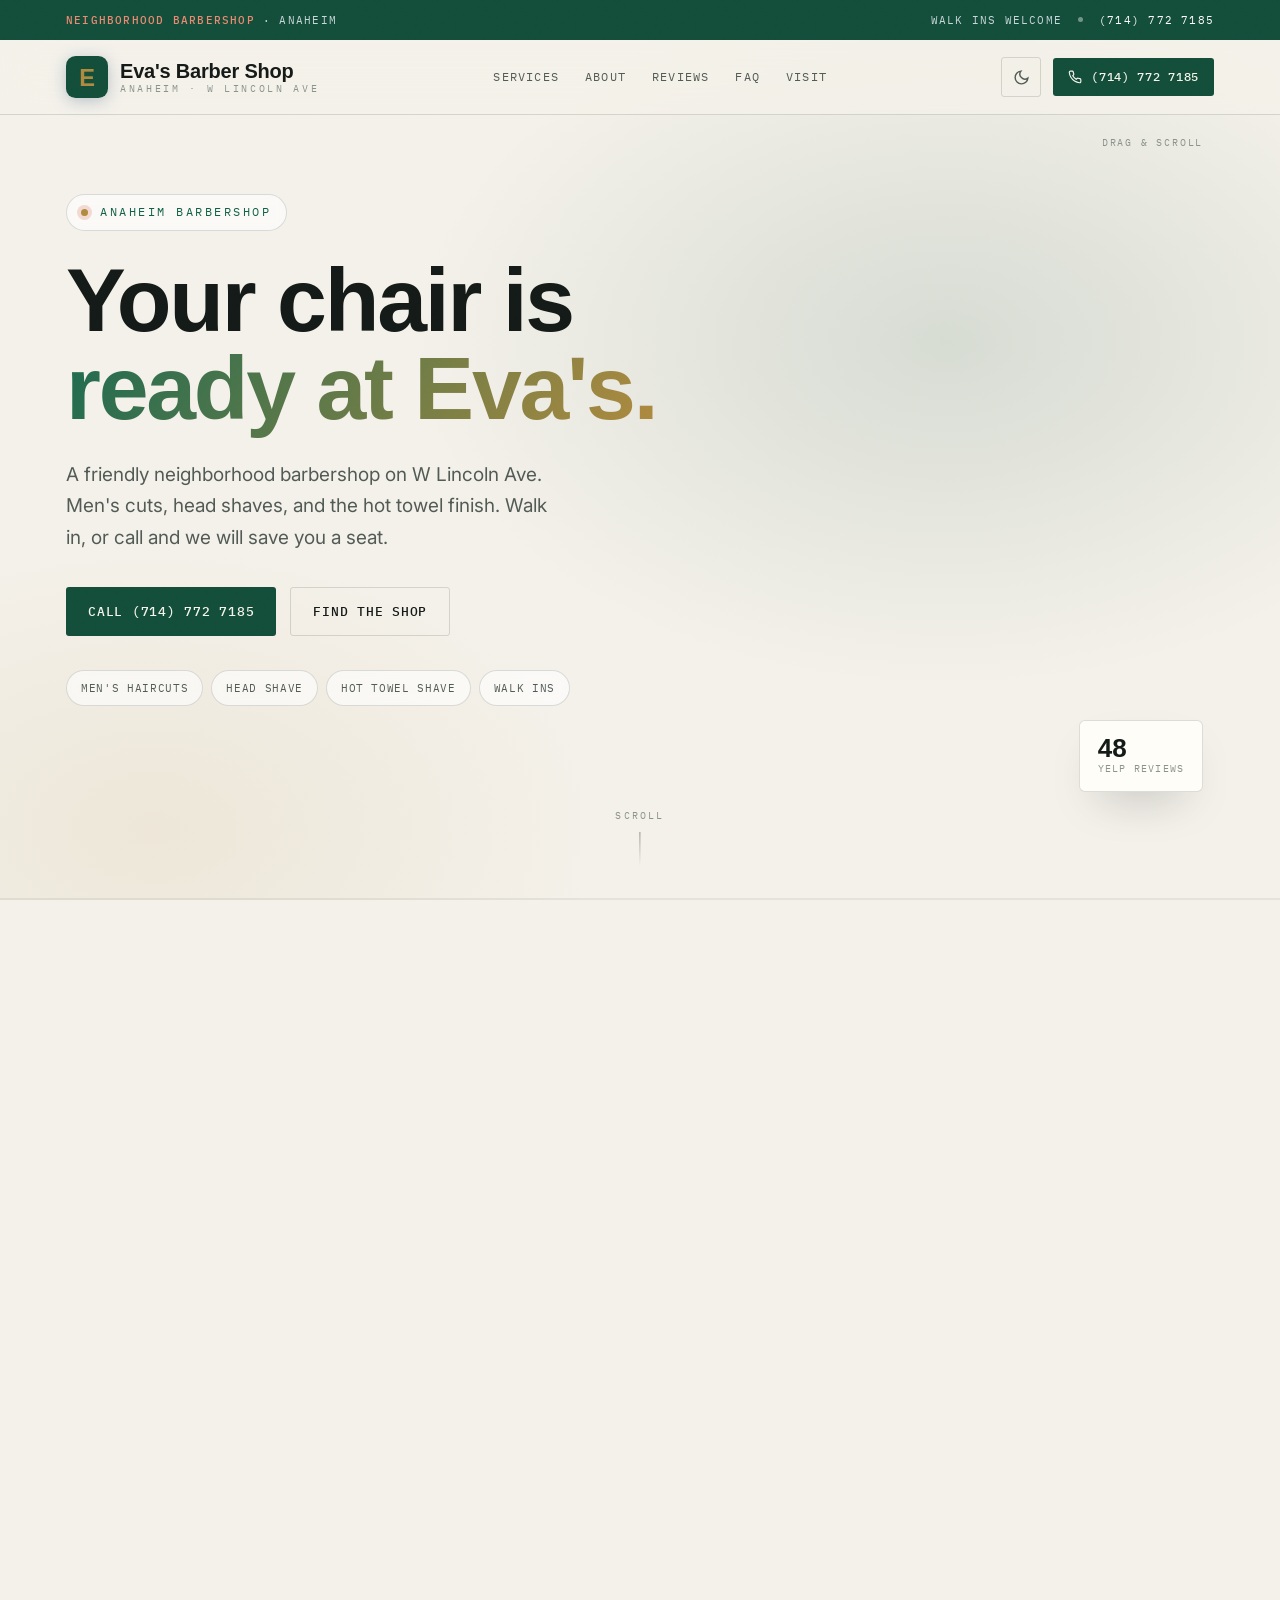
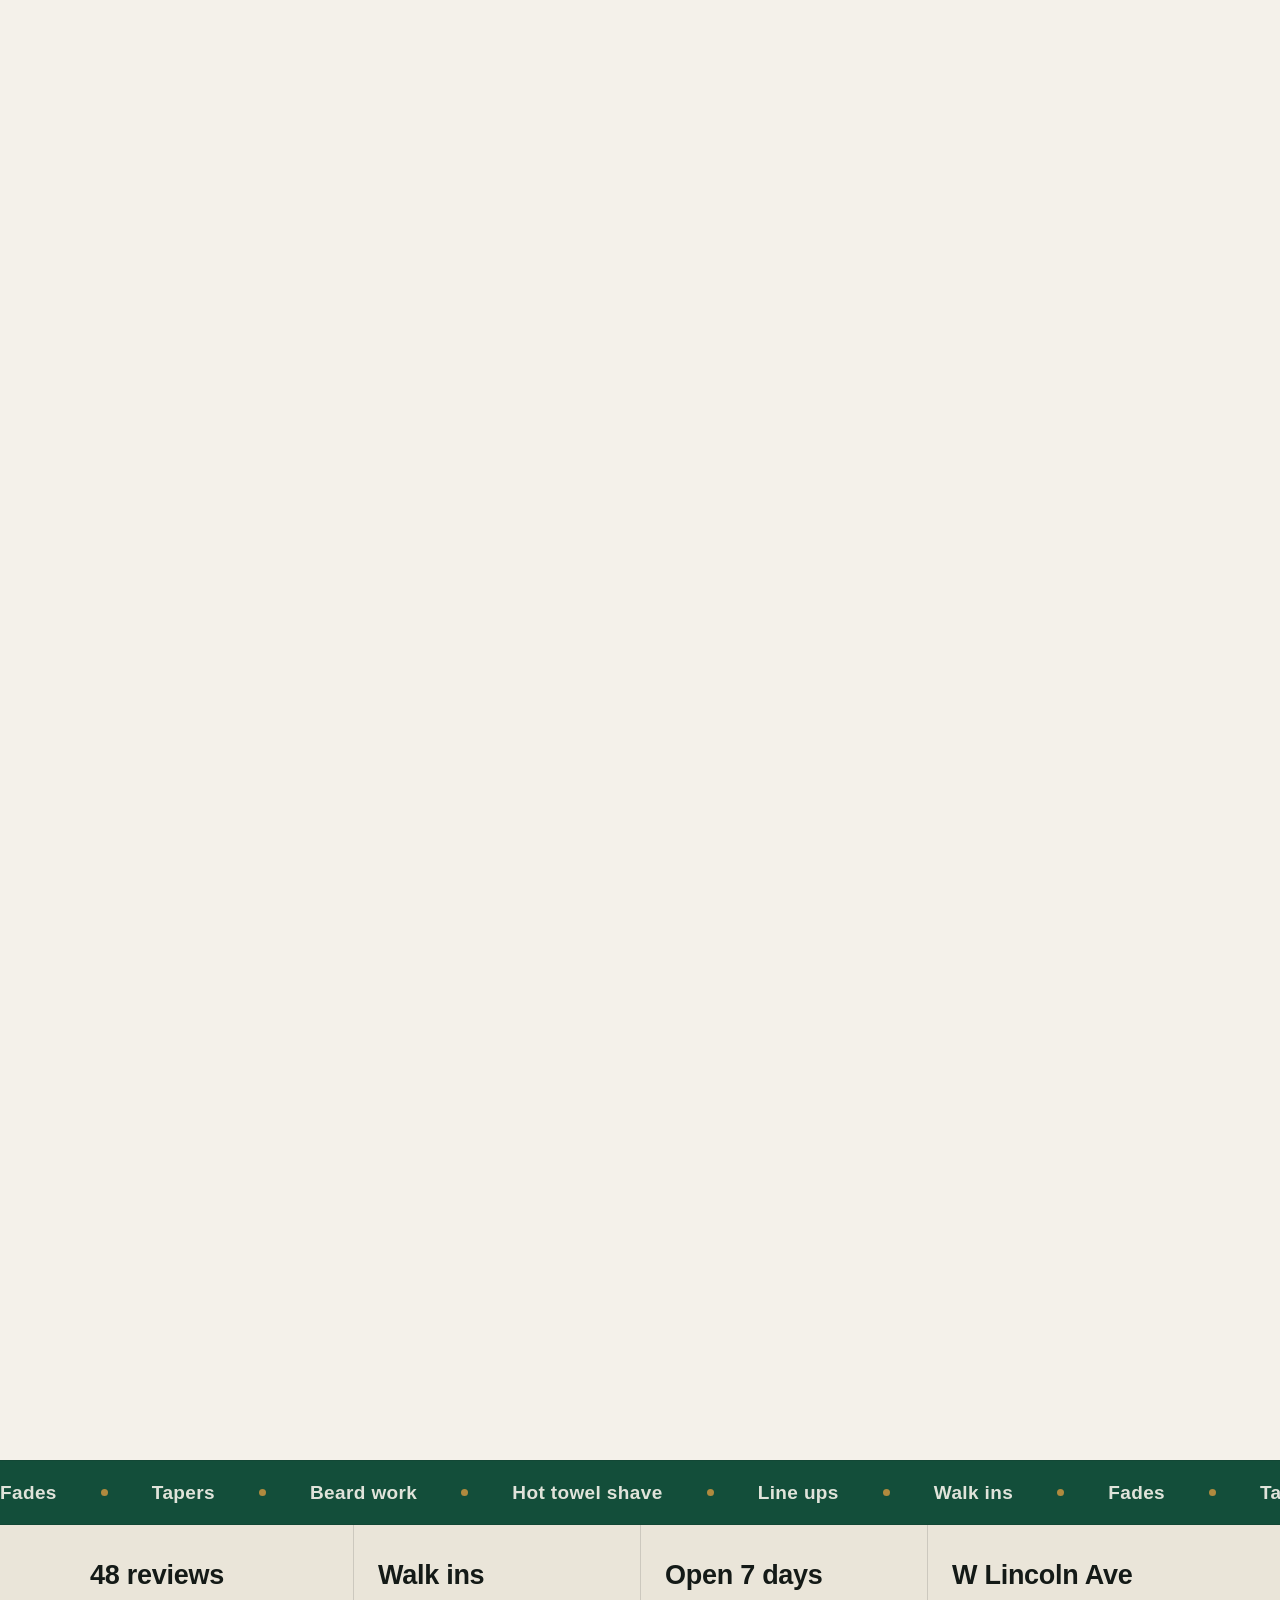
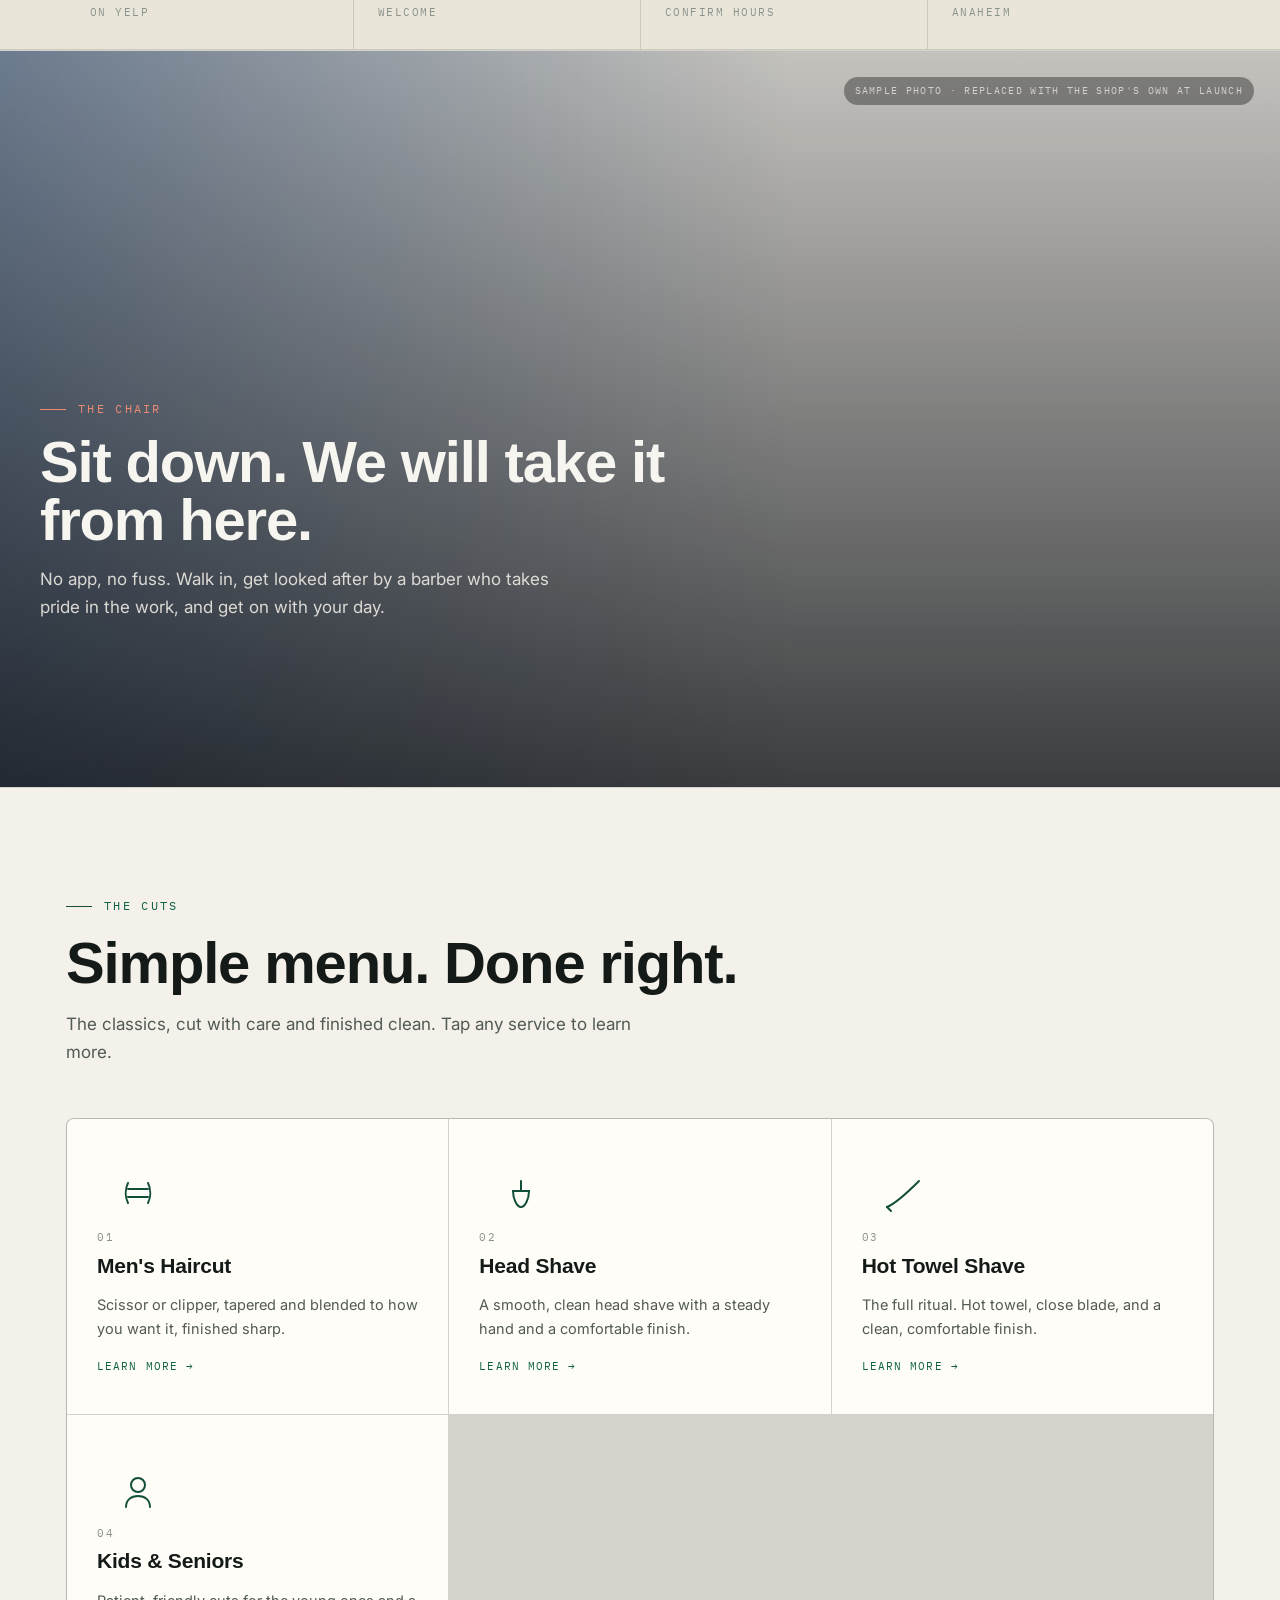
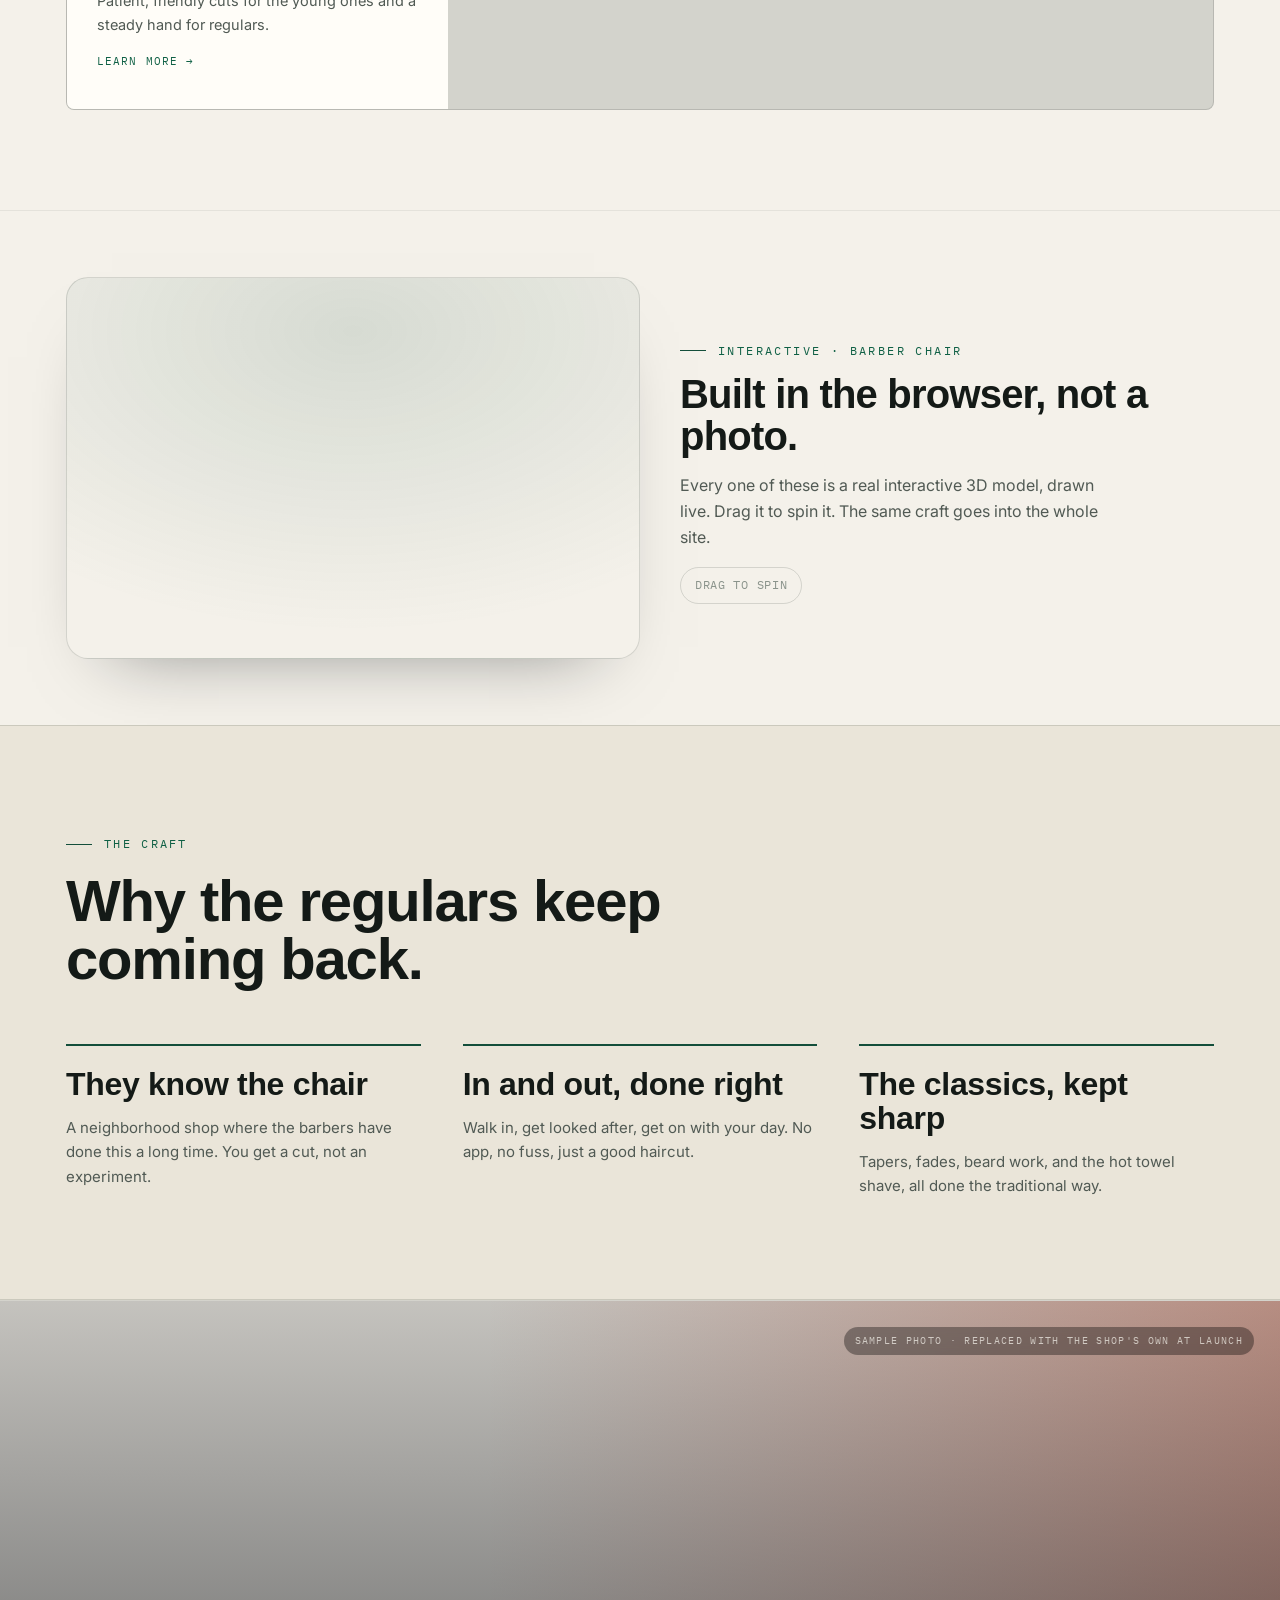
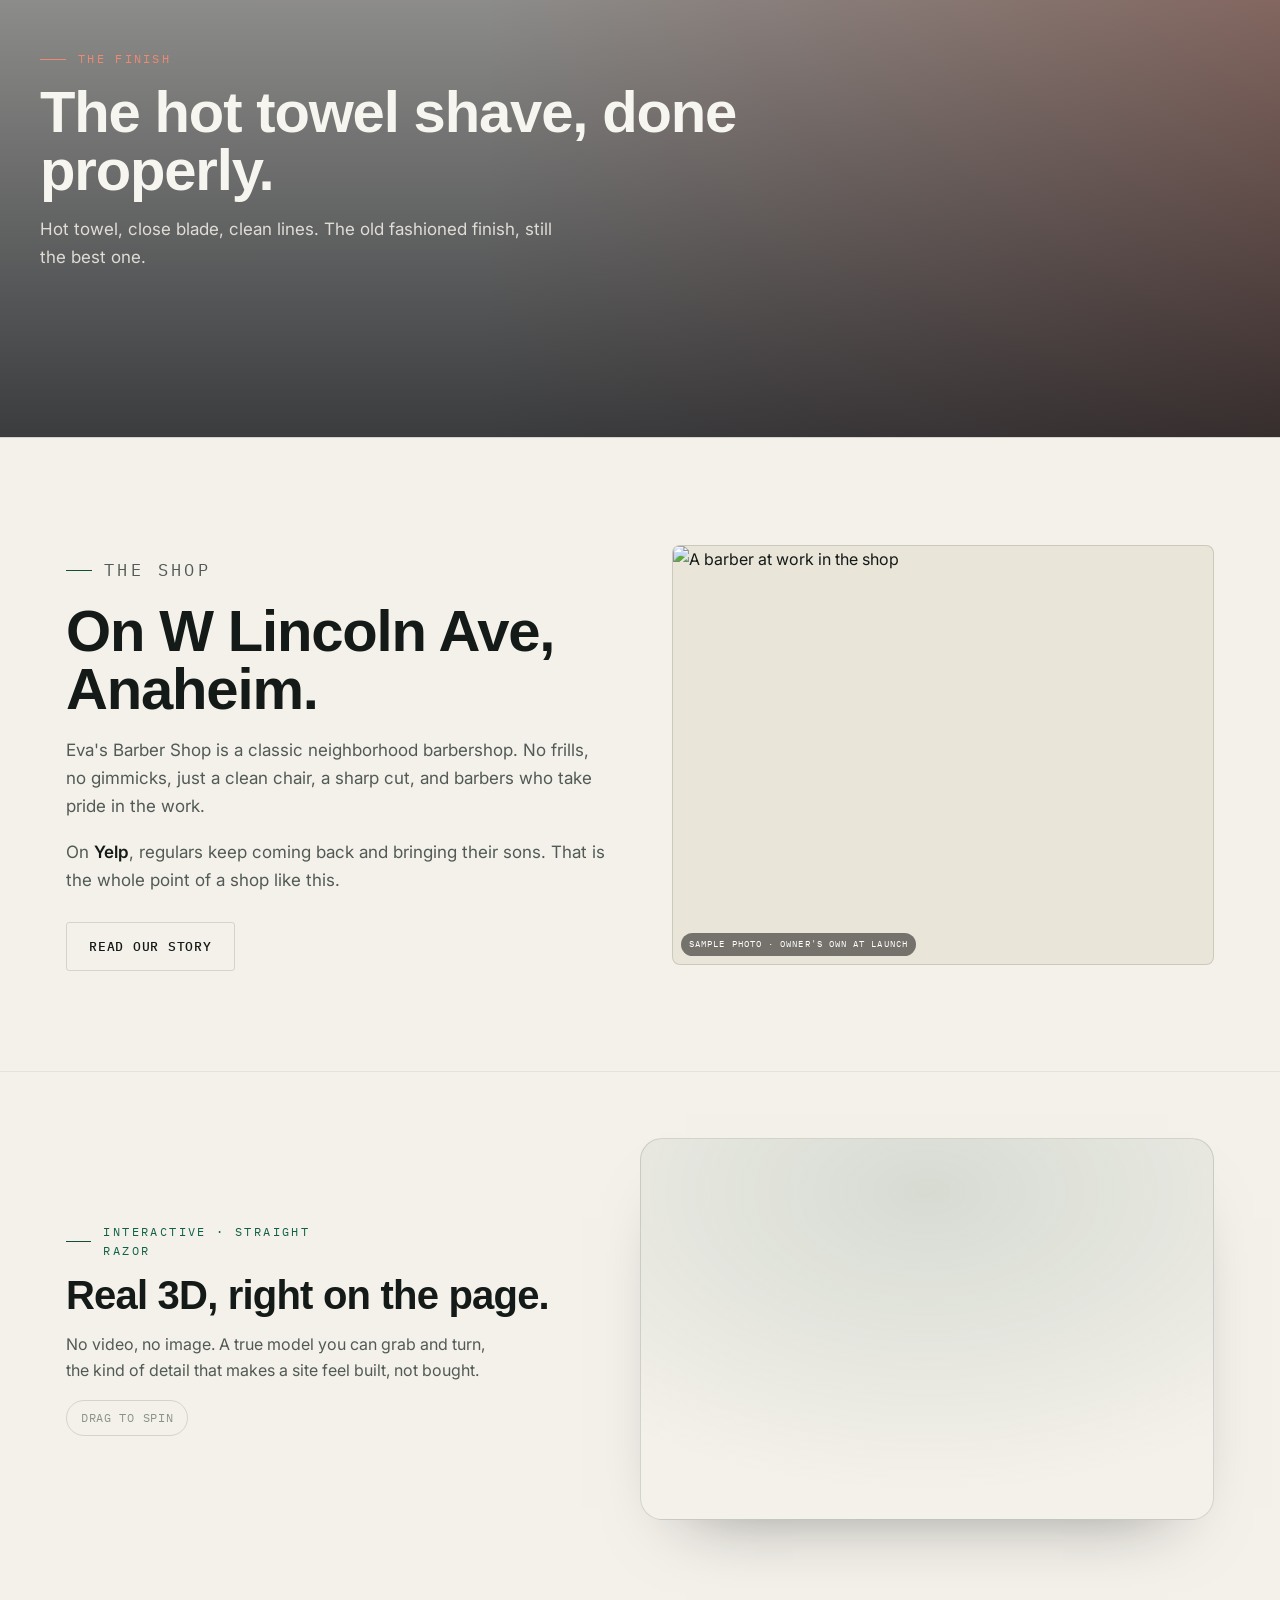
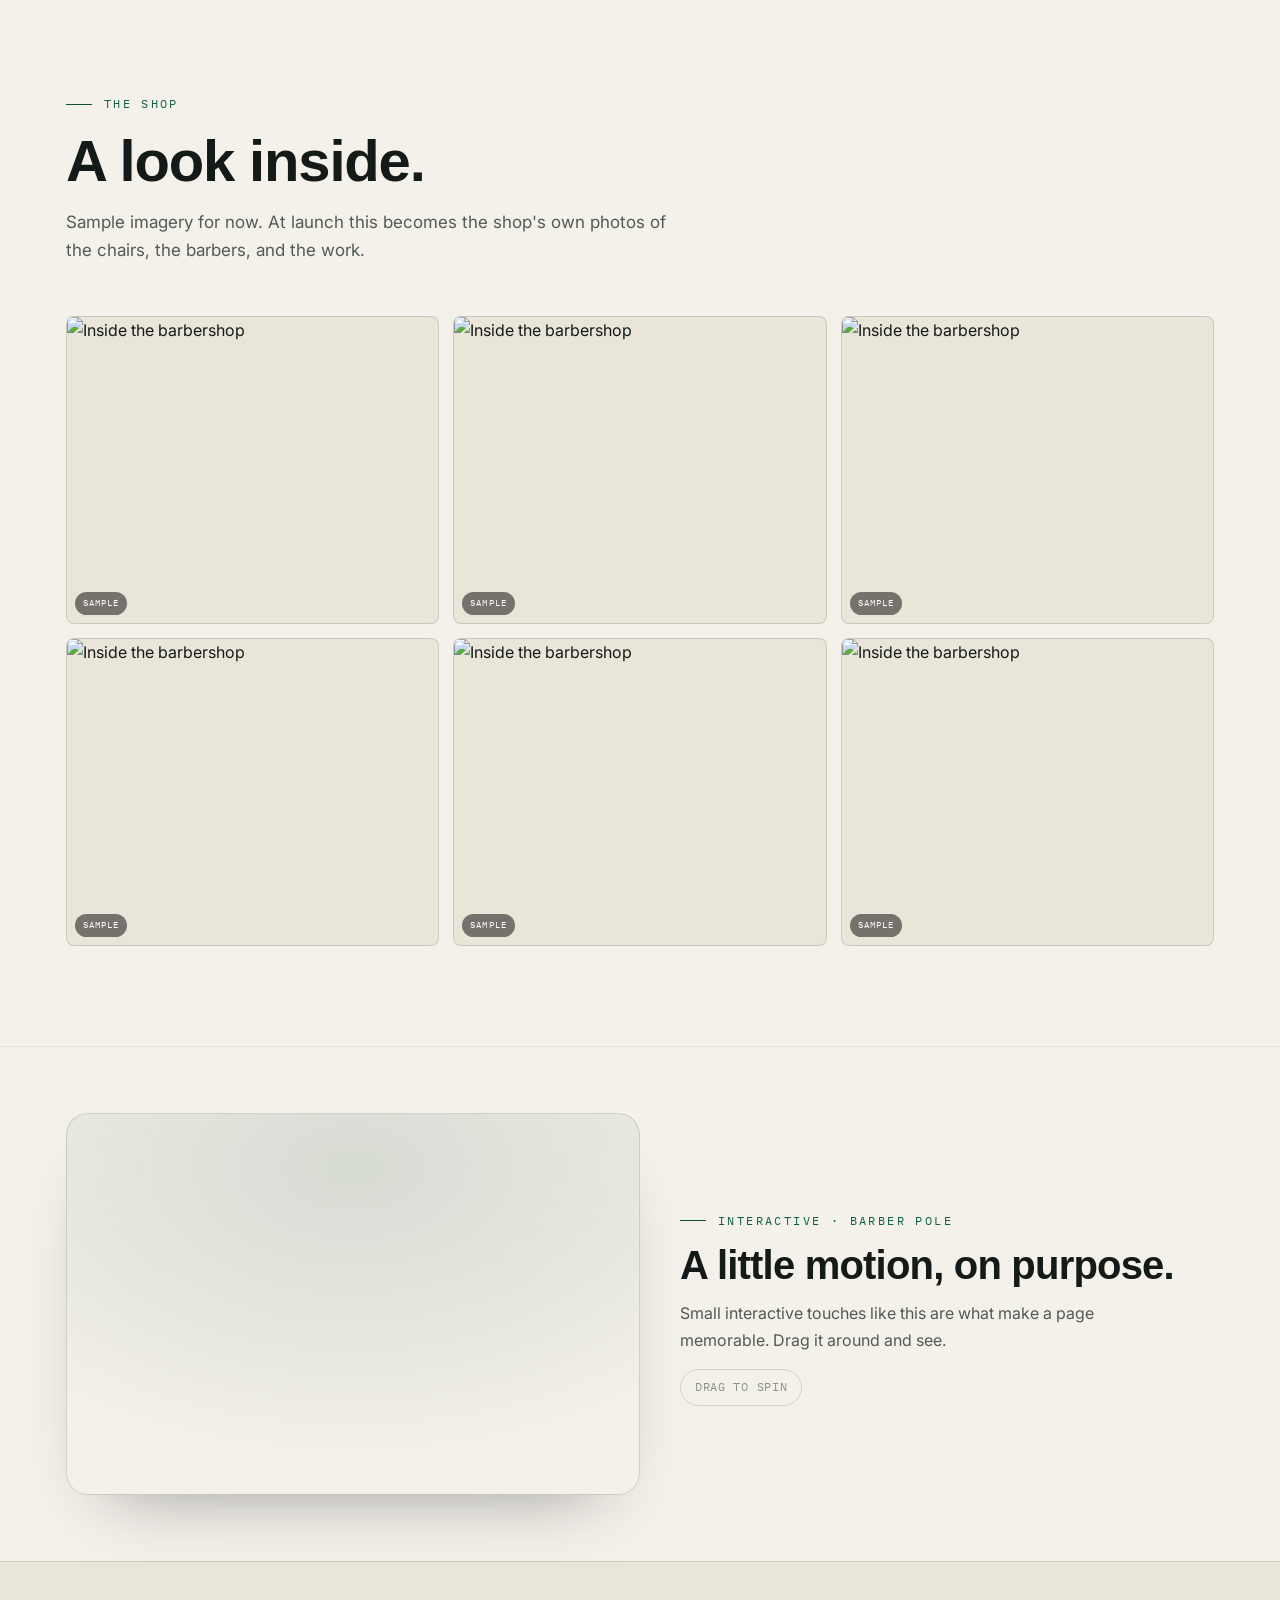
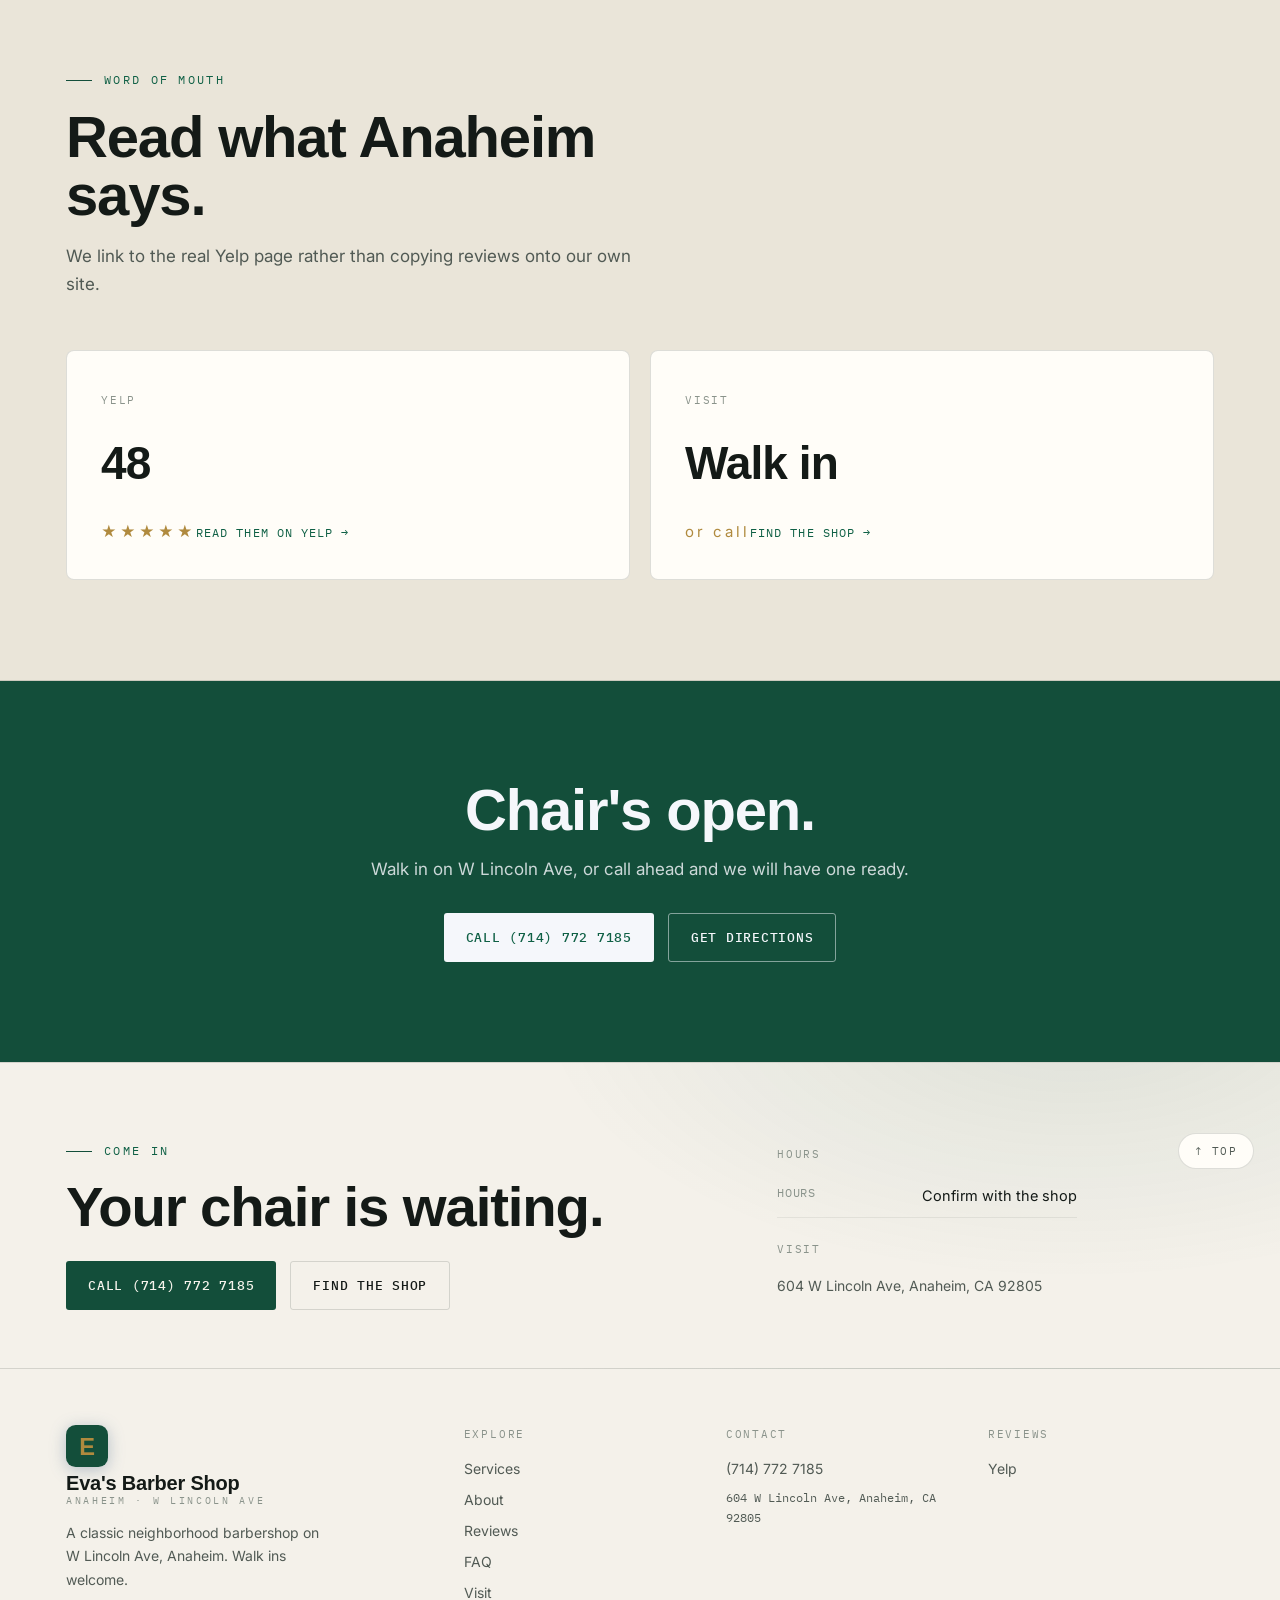
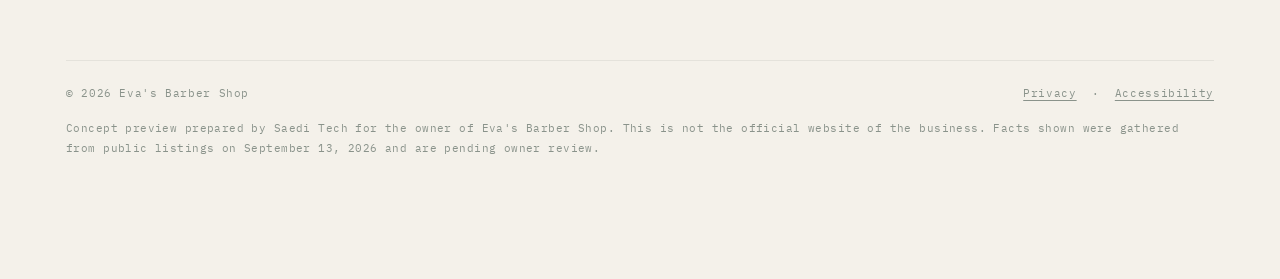
==== commit 9878d809: "Fix 3D hero loading, page reveal, spread 3D across page, unique heroes, correct photos Co-Authored-B" ====
--- a/index.html
+++ b/index.html
@@ -85,6 +85,12 @@
     </div>
   </div>
 </section>
+<section class="obj3dband" aria-label="Interactive 3D Barber chair">
+  <div class="wrap o3b">
+    <div class="o3b-art up"><canvas class="obj3d" data-obj="chair" data-accent="8a2f27" aria-label="Interactive 3D Barber chair"></canvas></div>
+    <div class="o3b-copy up"><p class="kick">Interactive · Barber chair</p><h2>Built in the browser, not a photo.</h2><p>Every one of these is a real interactive 3D model, drawn live. Drag it to spin it. The same craft goes into the whole site.</p><span class="drag">Drag to spin</span></div>
+  </div>
+</section>
 <section id="why">
   <div class="wrap">
     <p class="kick up">The Craft</p>
@@ -107,6 +113,12 @@
     <div class="imgfill up" role="img" aria-label="Inside the barbershop"><img src="https://images.unsplash.com/photo-1672642150228-3fcd5826ec26?w=1100&q=74&auto=format&fit=crop" alt="A barber at work in the shop" loading="lazy"><span class="stamp">Sample photo · owner's own at launch</span></div>
   </div>
 </section>
+<section class="obj3dband alt" aria-label="Interactive 3D Straight razor">
+  <div class="wrap o3b">
+    <div class="o3b-art up"><canvas class="obj3d" data-obj="razor" aria-label="Interactive 3D Straight razor"></canvas></div>
+    <div class="o3b-copy up"><p class="kick">Interactive · Straight razor</p><h2>Real 3D, right on the page.</h2><p>No video, no image. A true model you can grab and turn, the kind of detail that makes a site feel built, not bought.</p><span class="drag">Drag to spin</span></div>
+  </div>
+</section>
 <section id="gallery">
   <div class="wrap">
     <p class="kick up">The shop</p>
@@ -115,12 +127,11 @@
     <div class="gal2"><div class="imgfill up"><img src="https://images.unsplash.com/photo-1605497788044-5a32c7078486?w=800&q=74&auto=format&fit=crop" alt="Inside the barbershop" loading="lazy"><span class="stamp">Sample</span></div><div class="imgfill up"><img src="https://images.unsplash.com/photo-1599351431202-1e0f0137899a?w=800&q=74&auto=format&fit=crop" alt="Inside the barbershop" loading="lazy"><span class="stamp">Sample</span></div><div class="imgfill up"><img src="https://images.unsplash.com/photo-1598524374912-6b0b0bab43dd?w=800&q=74&auto=format&fit=crop" alt="Inside the barbershop" loading="lazy"><span class="stamp">Sample</span></div><div class="imgfill up"><img src="https://images.unsplash.com/photo-1635273051937-a0ddef9573b6?w=800&q=74&auto=format&fit=crop" alt="Inside the barbershop" loading="lazy"><span class="stamp">Sample</span></div><div class="imgfill up"><img src="https://images.unsplash.com/photo-1589985494639-69e60c82cab2?w=800&q=74&auto=format&fit=crop" alt="Inside the barbershop" loading="lazy"><span class="stamp">Sample</span></div><div class="imgfill up"><img src="https://images.unsplash.com/photo-1647140655214-e4a2d914971f?w=800&q=74&auto=format&fit=crop" alt="Inside the barbershop" loading="lazy"><span class="stamp">Sample</span></div></div>
   </div>
 </section>
-<section id="explore3d" class="show3d">
-  <div class="wrap">
-    <p class="kick up">In the shop</p>
-    <h2 class="up">The tools of the trade, in 3D.</h2>
-    <p class="sub up">Drag any object to spin it. A small taste of the interactive touches we build into every page.</p>
-    <div class="o3grid"><figure class="o3 up"><canvas class="obj3d" data-obj="chair" data-accent="8a2f27" aria-label="Interactive 3D Barber chair"></canvas><figcaption>Barber chair<span class="drag">drag to spin</span></figcaption></figure><figure class="o3 up"><canvas class="obj3d" data-obj="razor" aria-label="Interactive 3D Straight razor"></canvas><figcaption>Straight razor<span class="drag">drag to spin</span></figcaption></figure><figure class="o3 up"><canvas class="obj3d" data-obj="pole" aria-label="Interactive 3D Barber pole"></canvas><figcaption>Barber pole<span class="drag">drag to spin</span></figcaption></figure></div>
+
+<section class="obj3dband" aria-label="Interactive 3D Barber pole">
+  <div class="wrap o3b">
+    <div class="o3b-art up"><canvas class="obj3d" data-obj="pole" aria-label="Interactive 3D Barber pole"></canvas></div>
+    <div class="o3b-copy up"><p class="kick">Interactive · Barber pole</p><h2>A little motion, on purpose.</h2><p>Small interactive touches like this are what make a page memorable. Drag it around and see.</p><span class="drag">Drag to spin</span></div>
   </div>
 </section>
 <section id="reviews" class="band">
@@ -135,7 +146,7 @@
   </div>
 </section>
 <section class="ctaband"><div class="wrap"><h2 class="up">Chair's open.</h2><p class="up">Walk in on W Lincoln Ave, or call ahead and we will have one ready.</p><div class="cta up"><a class="btn btn-fill" href="tel:+17147727185">Call (714) 772 7185</a><a class="btn btn-line" href="visit.html">Get directions</a></div></div></section>
-</main><script type="module" src="assets/hero3d.js"></script><script type="module" src="assets/objects3d.js"></script><footer>
+</main><script type="module" src="assets/hero3d.js"></script><script type="module" src="assets/objects3d.js?v=2"></script><footer>
   <button class="backtop" id="backtop" aria-label="Back to top">↑ Top</button>
   <div class="foot-hero"><div class="wrap"><div class="foot-top">
     <div class="foot-cta"><p class="kick">Come in</p><h2>Your chair is waiting.</h2><div class="cta"><a class="btn btn-fill" href="tel:+17147727185">Call (714) 772 7185</a><a class="btn btn-line" href="visit.html">Find the shop</a></div></div>
--- a/assets/site.css
+++ b/assets/site.css
@@ -74,8 +74,8 @@
 @media (max-width:940px){.navlinks{display:none}.burger{display:grid}}
 @media (max-width:560px){.logo .wm .s{display:none}.navright .btn span.lbl{display:none}}
 /* mobile menu */
-.mmenu{position:fixed;inset:0;z-index:150;background:var(--bg);transform:translateY(-100%);transition:transform .45s var(--ease);display:flex;flex-direction:column;padding:96px 26px 40px}
-.mmenu.open{transform:none}
+.mmenu{position:fixed;inset:0;z-index:150;background:var(--bg);transform:translateY(-100%);visibility:hidden;opacity:0;transition:transform .45s var(--ease),opacity .35s,visibility .35s;display:flex;flex-direction:column;padding:96px 26px 40px;overflow-y:auto}
+.mmenu.open{transform:none;visibility:visible;opacity:1}
 .mmenu a{font-family:'Archivo',sans-serif;font-weight:700;font-size:30px;text-decoration:none;color:var(--text);padding:16px 0;border-bottom:1px solid var(--line)}
 .mmenu a:hover{color:var(--indigo-tx)}
 .mclose{position:absolute;top:22px;right:22px;width:40px;height:40px;border:1px solid var(--line);border-radius:3px;background:transparent;color:var(--text);cursor:pointer;font-size:20px}
@@ -372,3 +372,17 @@
 .show3d .o3 figcaption{display:flex;align-items:center;justify-content:space-between;padding:13px 17px;font-family:'IBM Plex Mono',monospace;font-size:12px;letter-spacing:.06em;text-transform:uppercase;border-top:1px solid var(--line);color:var(--text)}
 .show3d .o3 figcaption .drag{color:var(--faint);text-transform:none;letter-spacing:0;font-size:11px}
 @media(max-width:820px){.show3d .o3grid{grid-template-columns:1fr;gap:14px}.show3d .o3 canvas.obj3d{height:270px}}
+
+/* ---- distributed 3D moments (spread across page) ---- */
+.obj3dband{padding:66px 0;border-top:1px solid var(--line2)}
+.obj3dband .o3b{display:flex;gap:40px;align-items:center;flex-wrap:wrap}
+.obj3dband .o3b-art{flex:1 1 360px;background:radial-gradient(130% 120% at 50% 14%, color-mix(in srgb,var(--indigo) 13%, transparent), transparent 66%);border:1px solid var(--line);border-radius:22px;overflow:hidden;box-shadow:0 34px 70px -46px rgba(15,20,26,.5)}
+.obj3dband.alt .o3b-art{order:2}
+.obj3dband .o3b-copy{flex:1 1 320px}
+.obj3dband canvas.obj3d{display:block;width:100%;height:380px;cursor:grab;touch-action:none}
+.obj3dband canvas.obj3d:active{cursor:grabbing}
+.obj3dband .o3b-copy .kick{font-family:'IBM Plex Mono',monospace;font-size:12px;letter-spacing:.2em;text-transform:uppercase;color:var(--indigo-tx);margin-bottom:14px}
+.obj3dband .o3b-copy h2{font-size:clamp(26px,3.4vw,40px);letter-spacing:-.02em;line-height:1.04;margin-bottom:14px}
+.obj3dband .o3b-copy p{color:var(--muted);max-width:42ch;margin-bottom:16px}
+.obj3dband .o3b-copy .drag{display:inline-flex;align-items:center;gap:8px;font-family:'IBM Plex Mono',monospace;font-size:11.5px;letter-spacing:.06em;text-transform:uppercase;color:var(--faint);border:1px solid var(--line);border-radius:40px;padding:8px 14px}
+@media(max-width:820px){.obj3dband{padding:44px 0}.obj3dband .o3b-art{order:0!important;flex-basis:100%}.obj3dband canvas.obj3d{height:300px}}
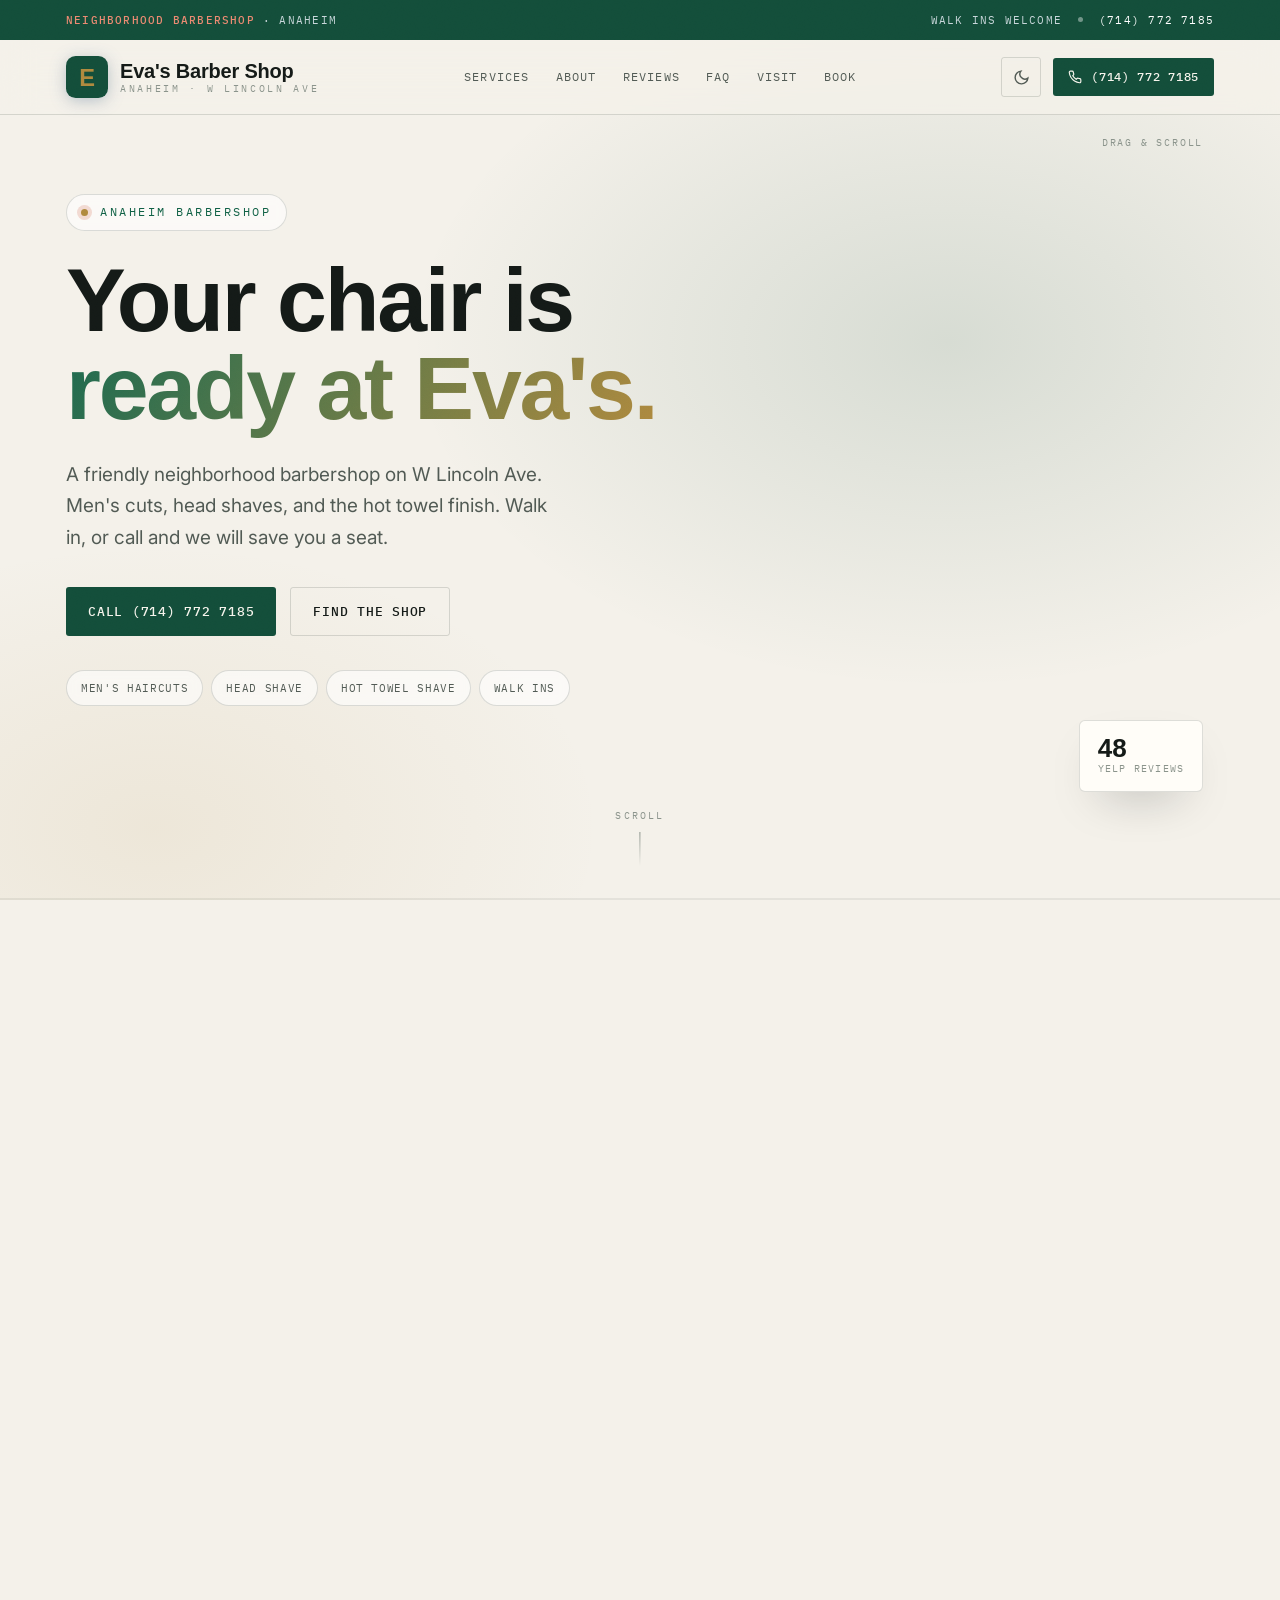
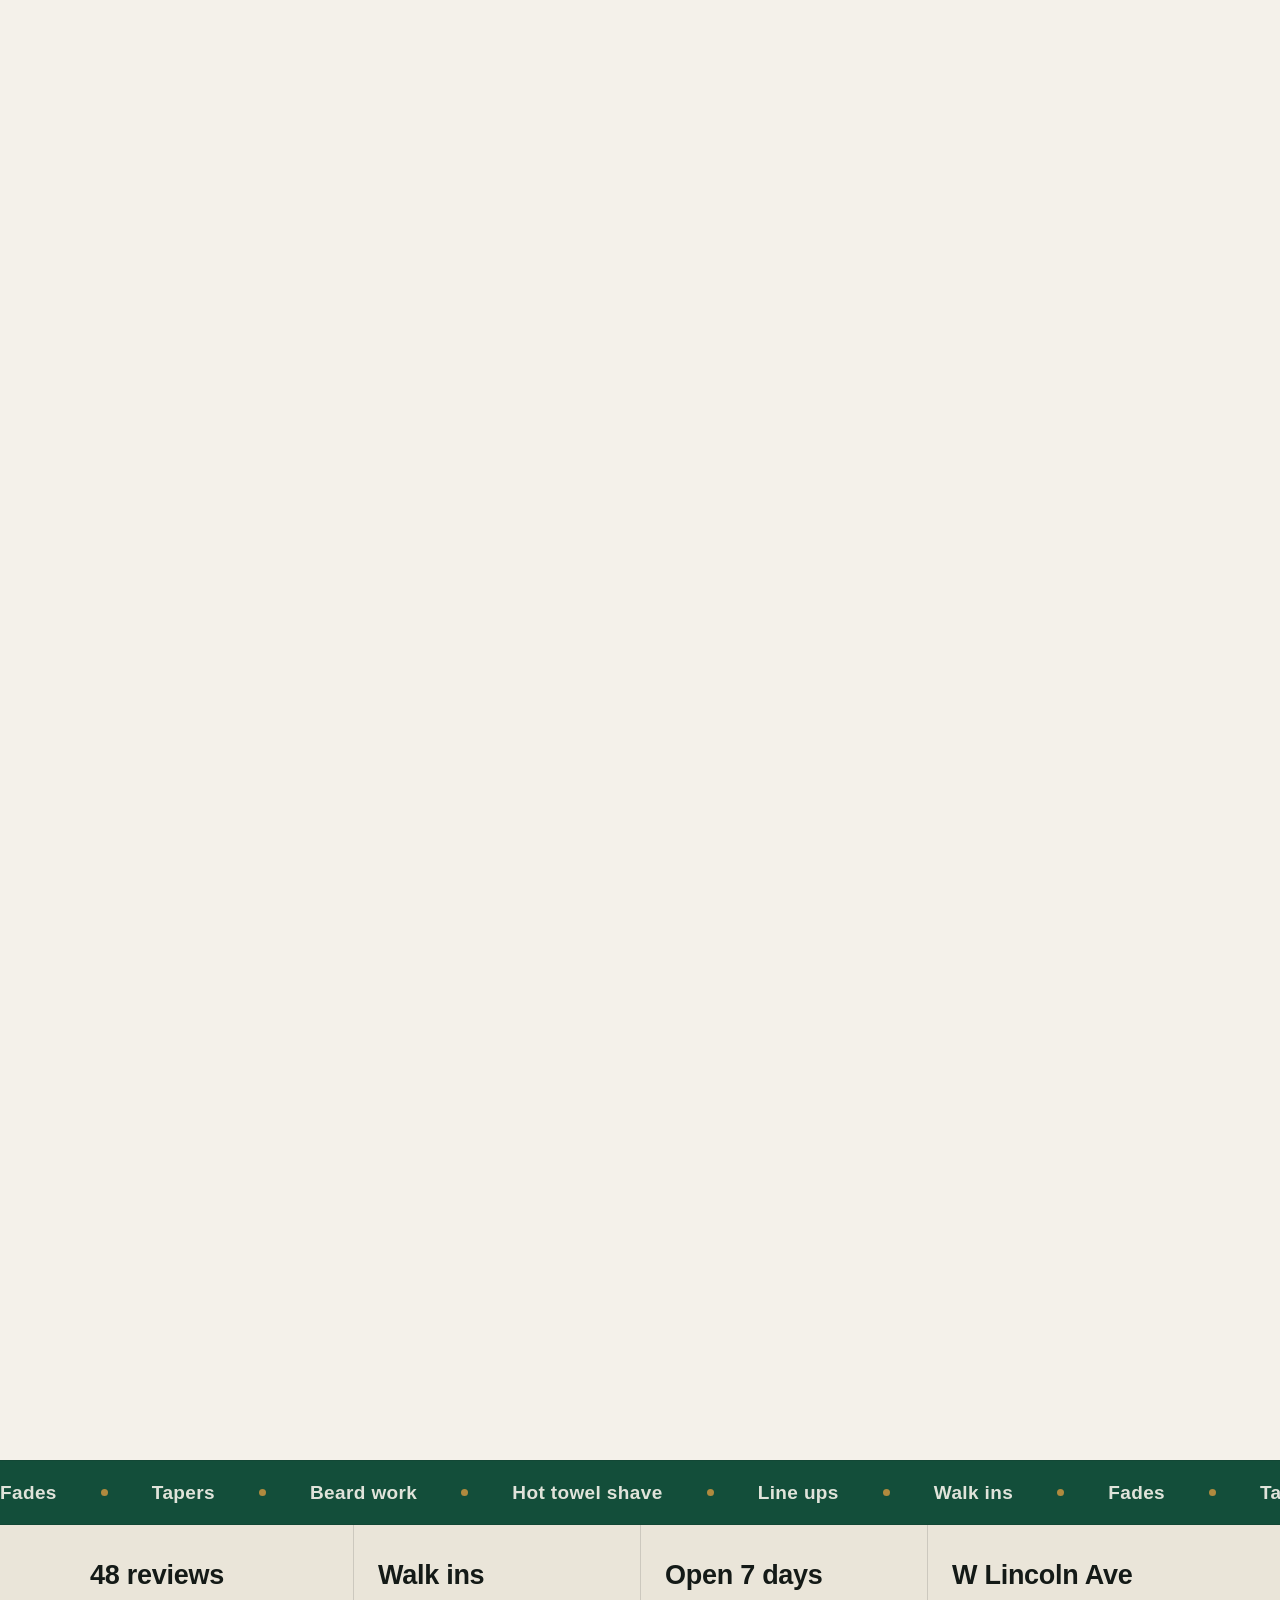
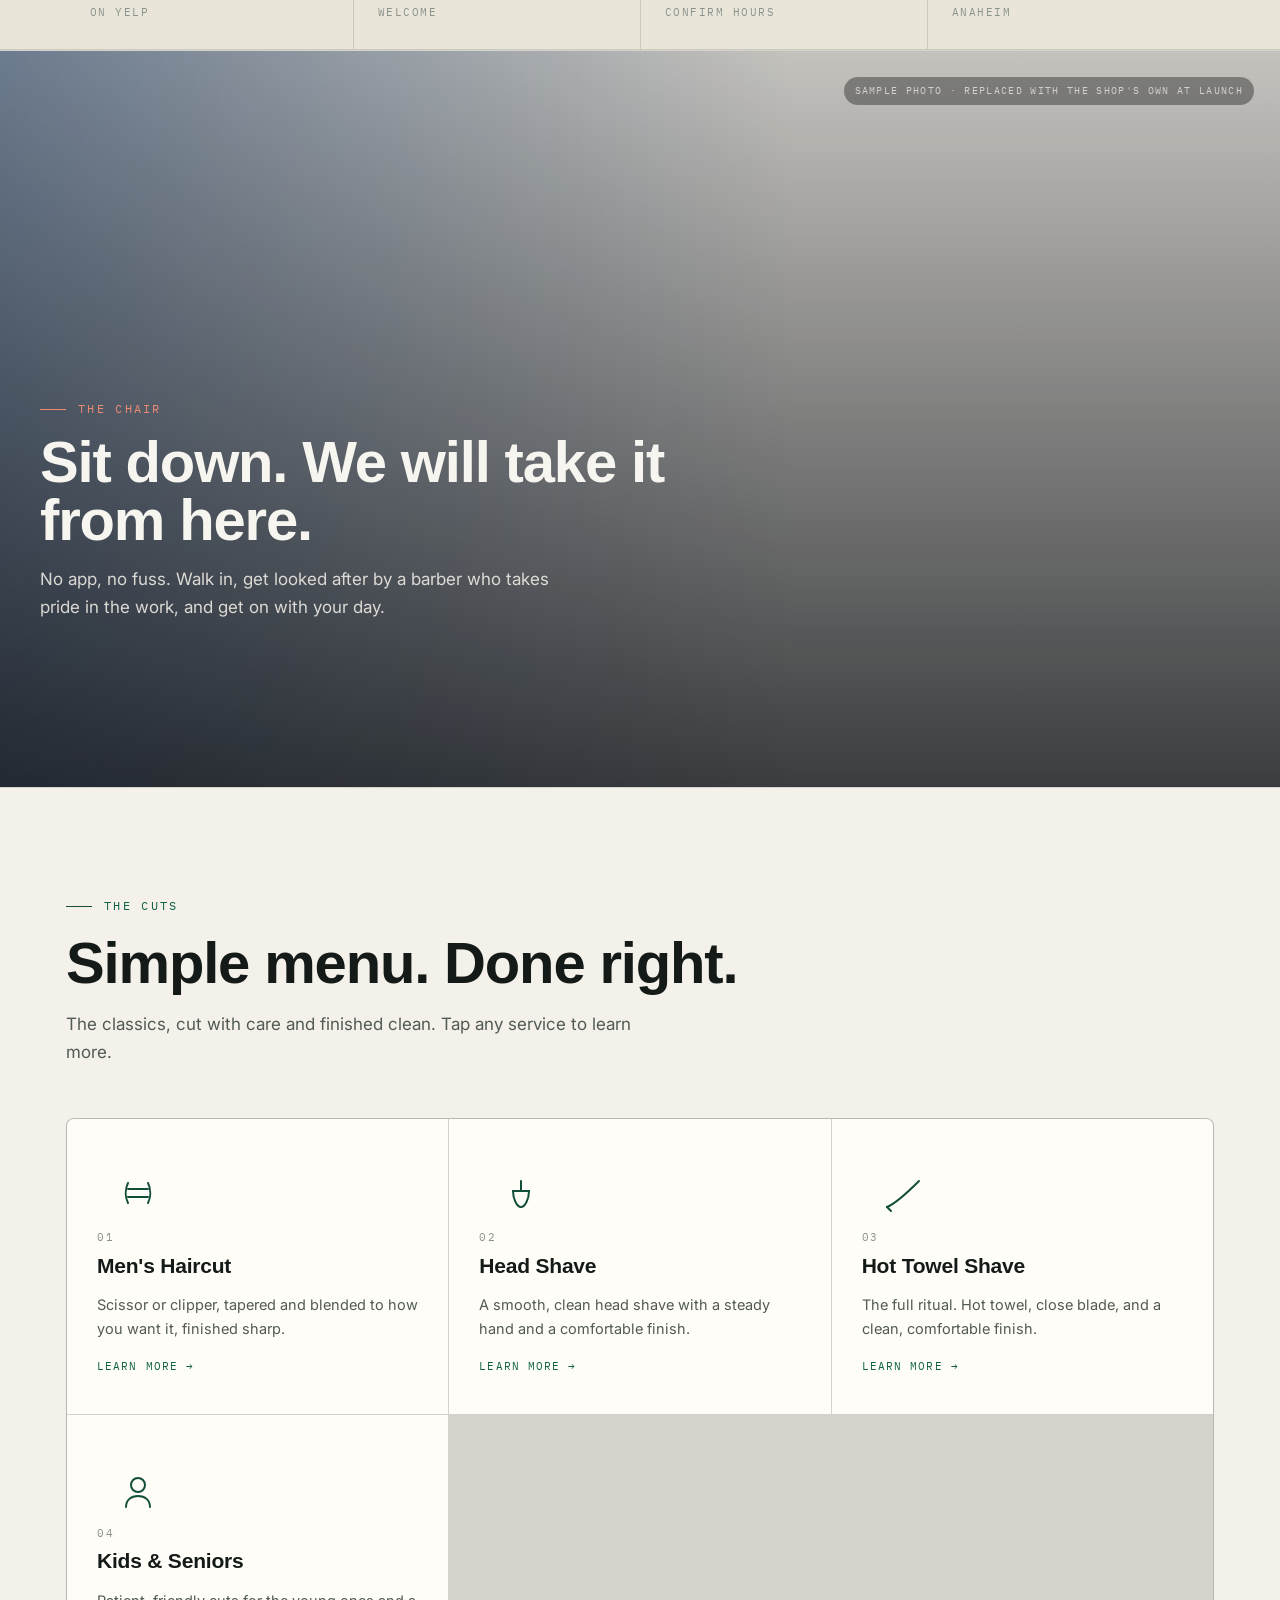
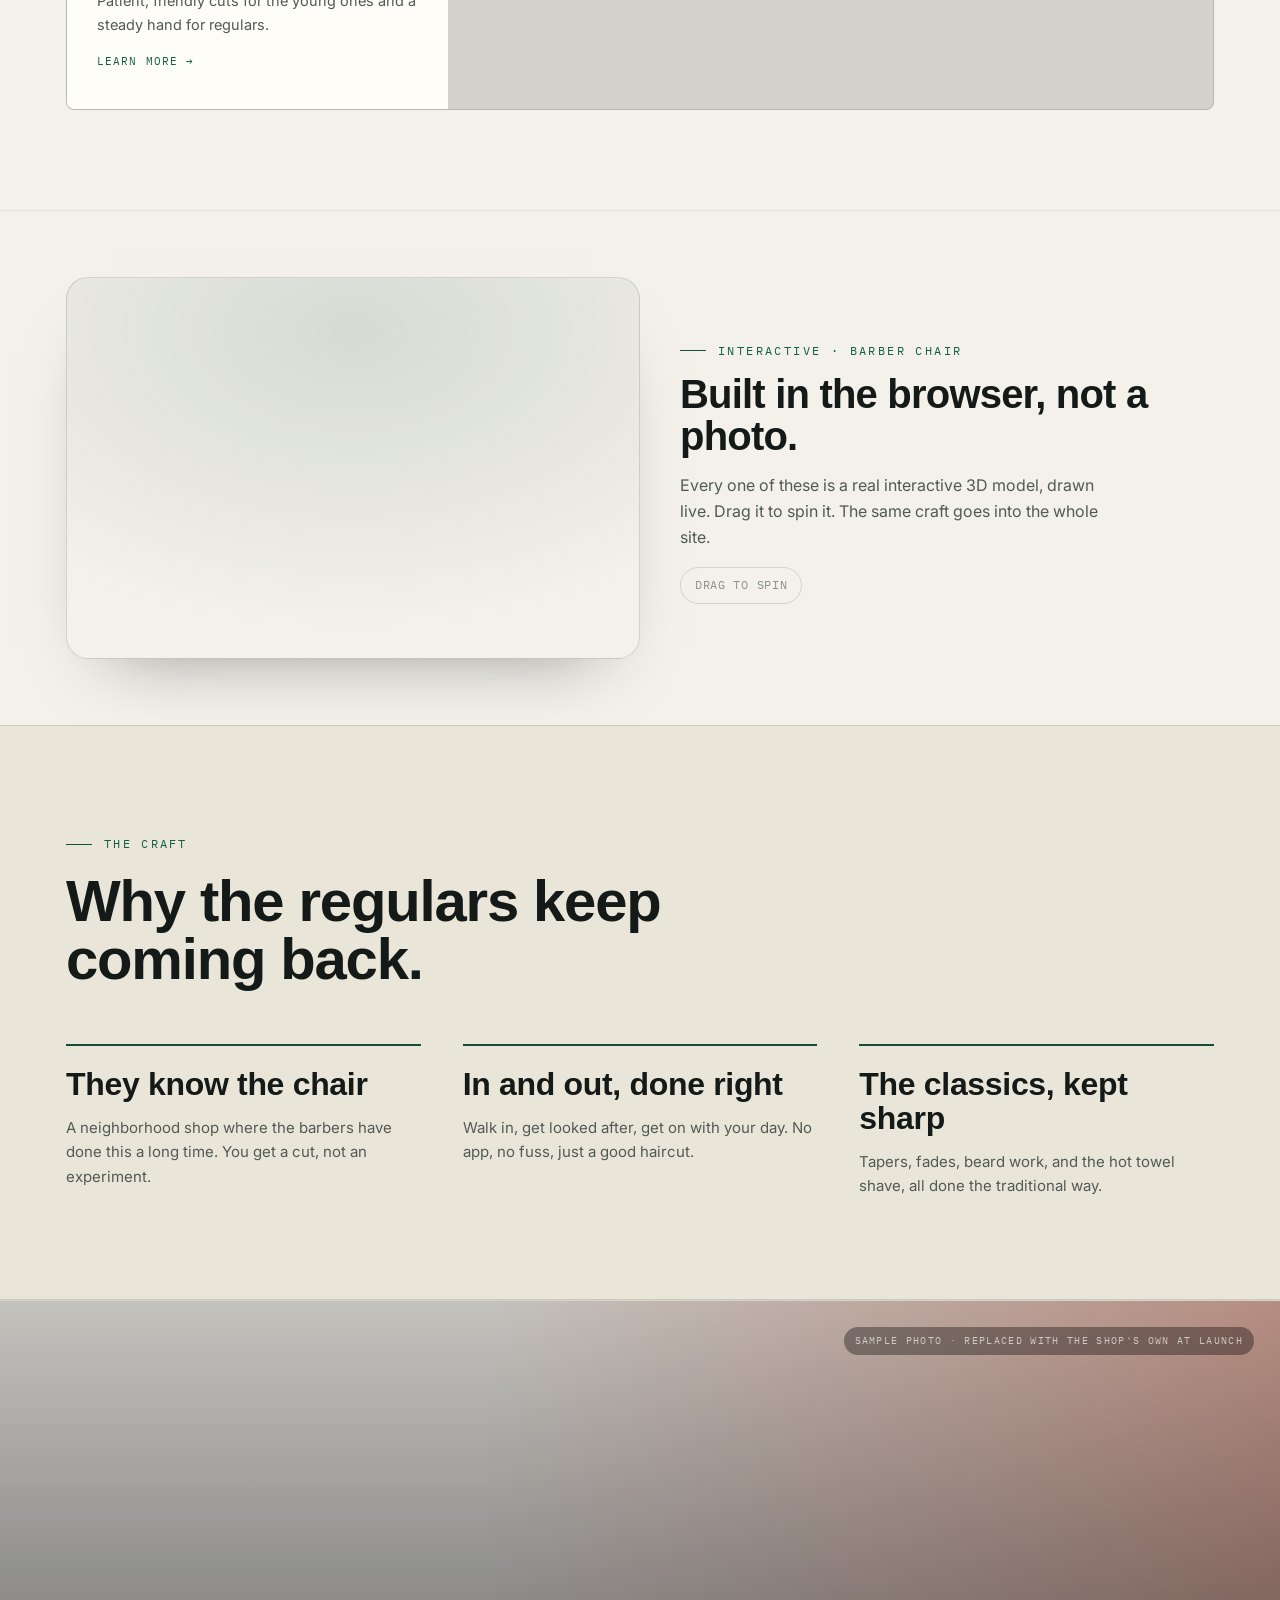
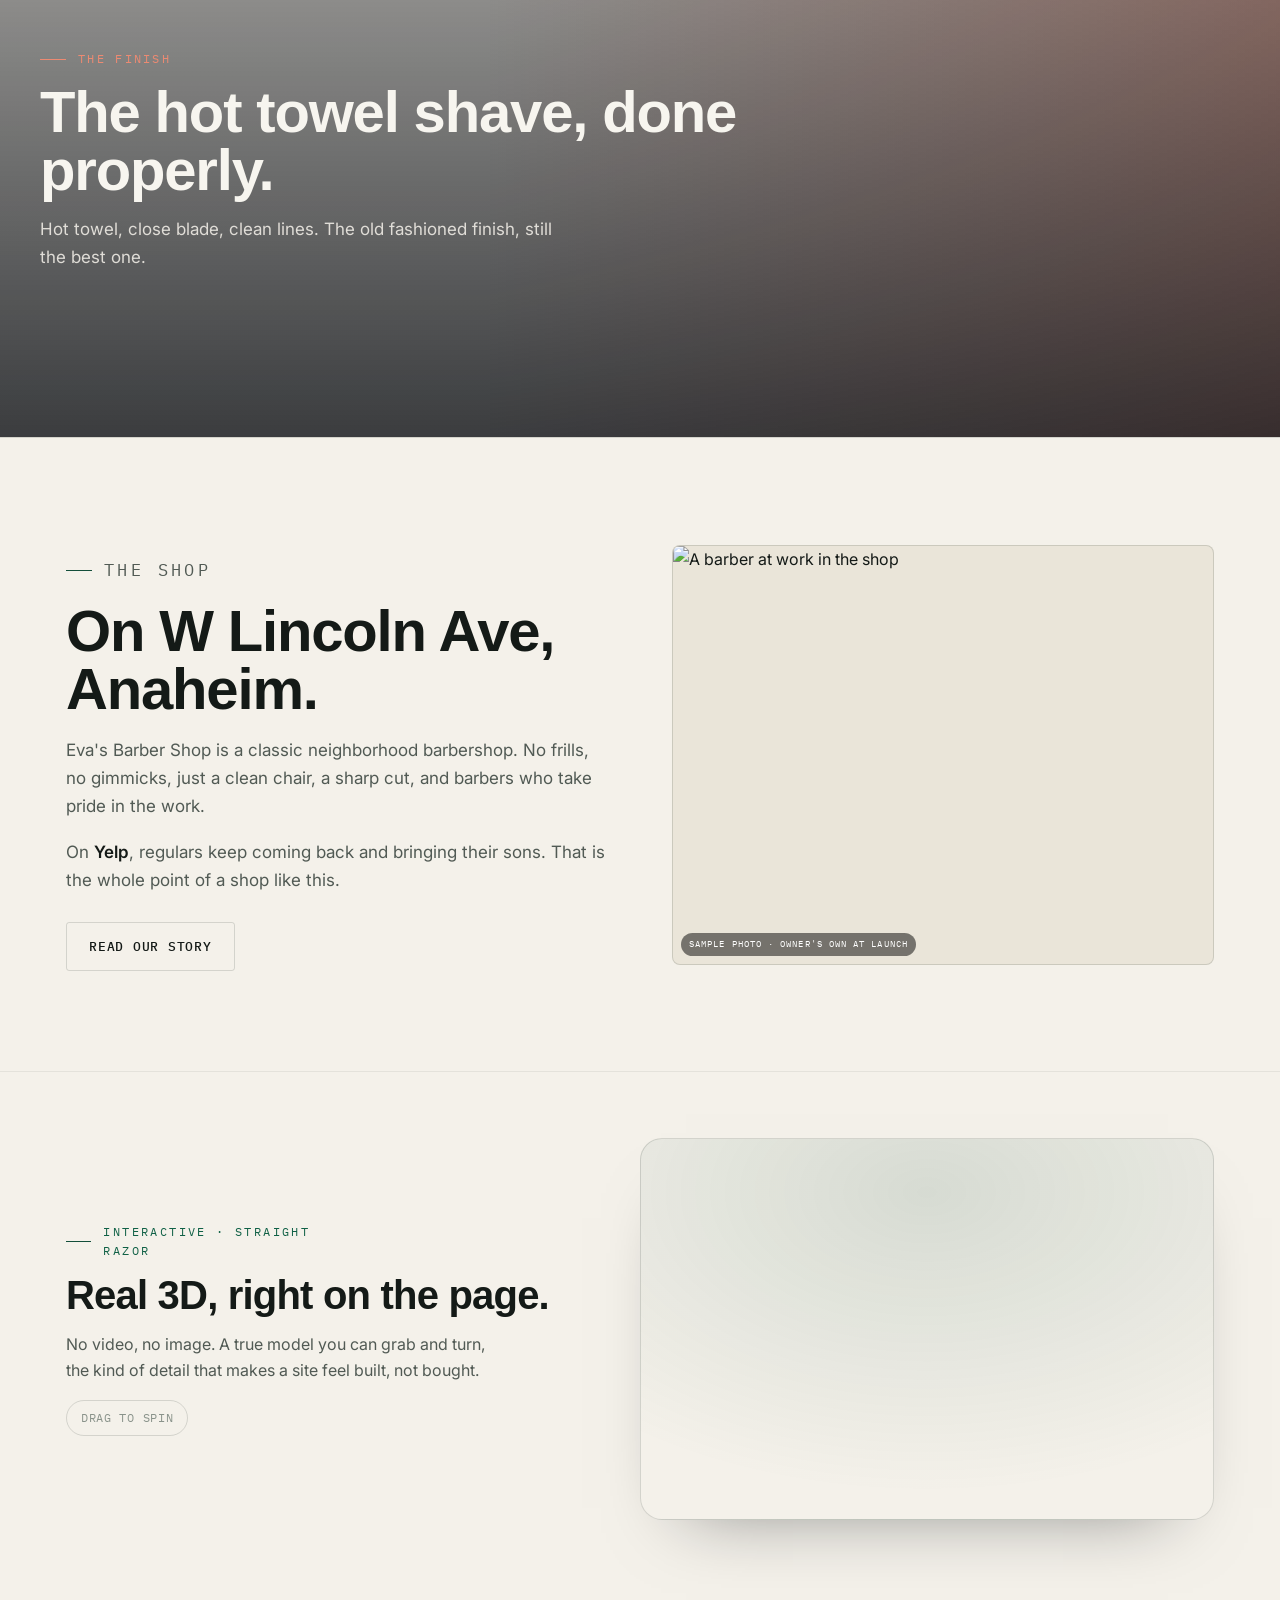
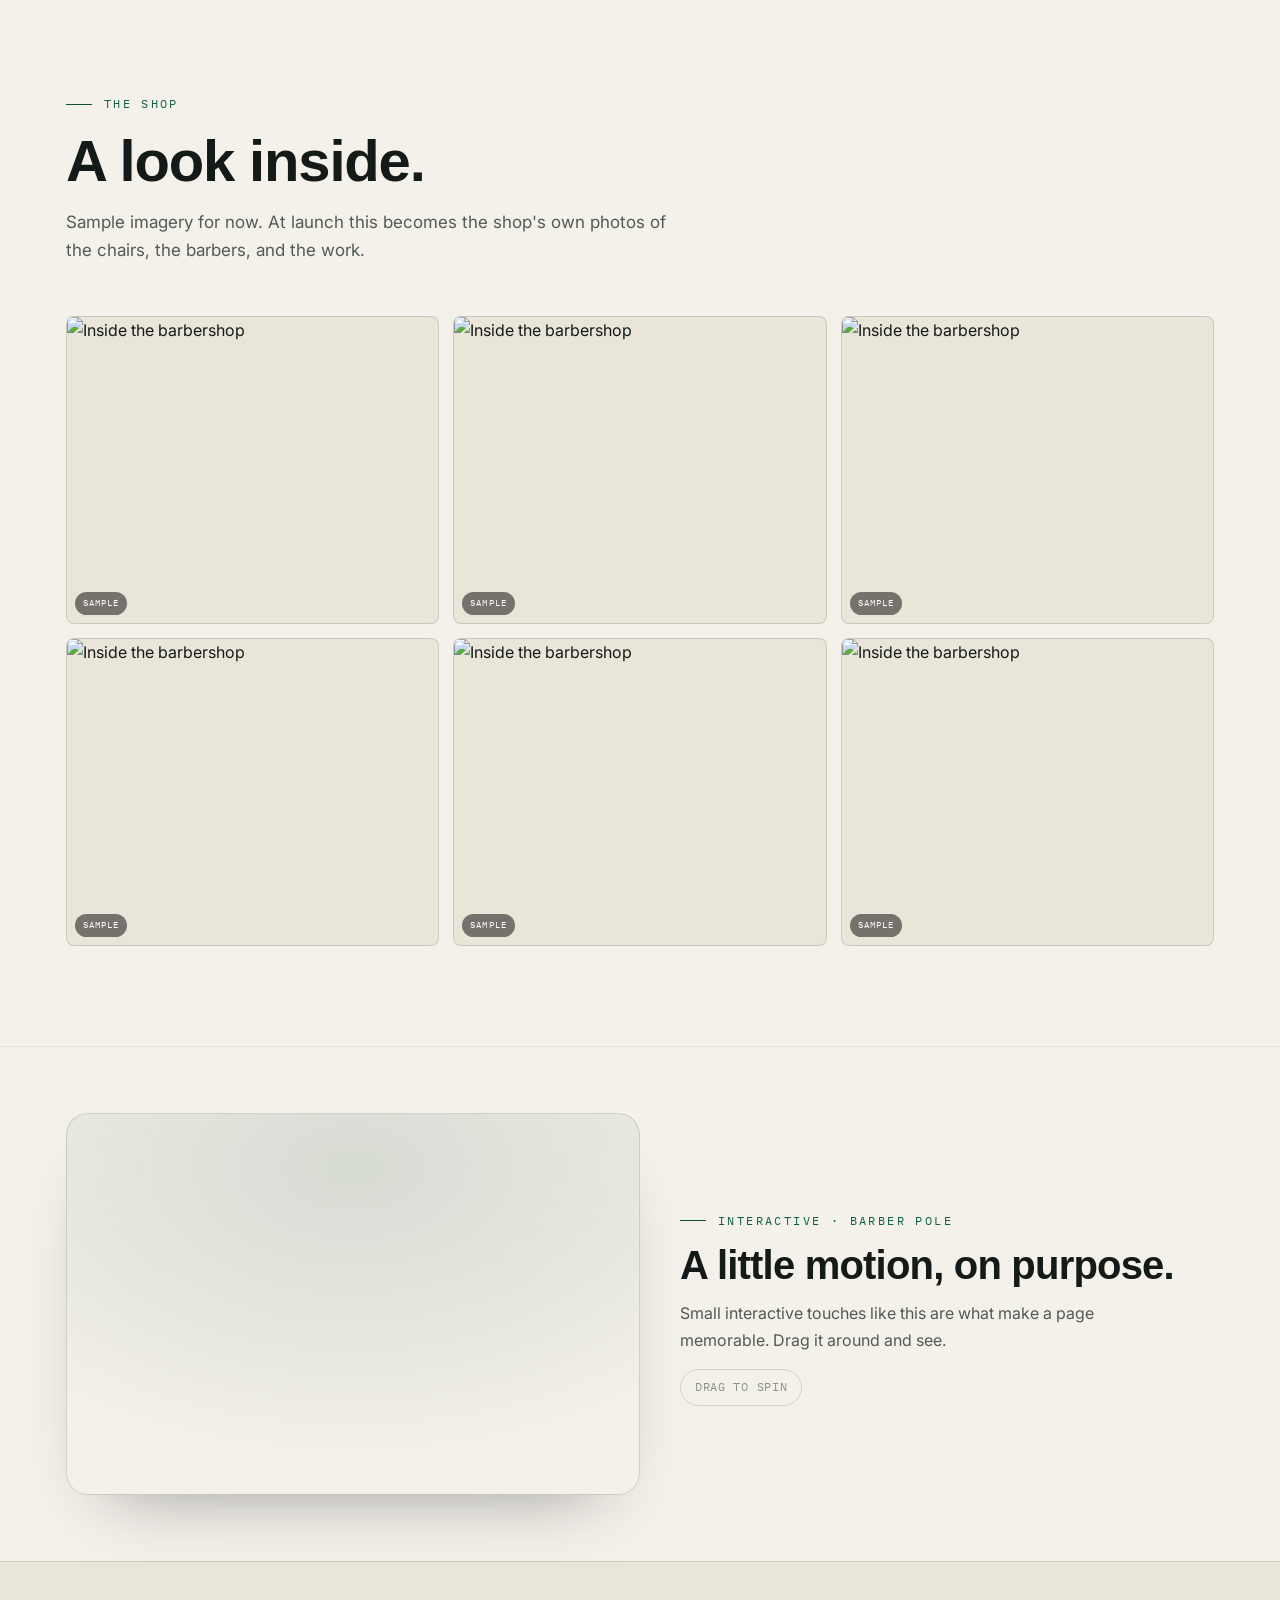
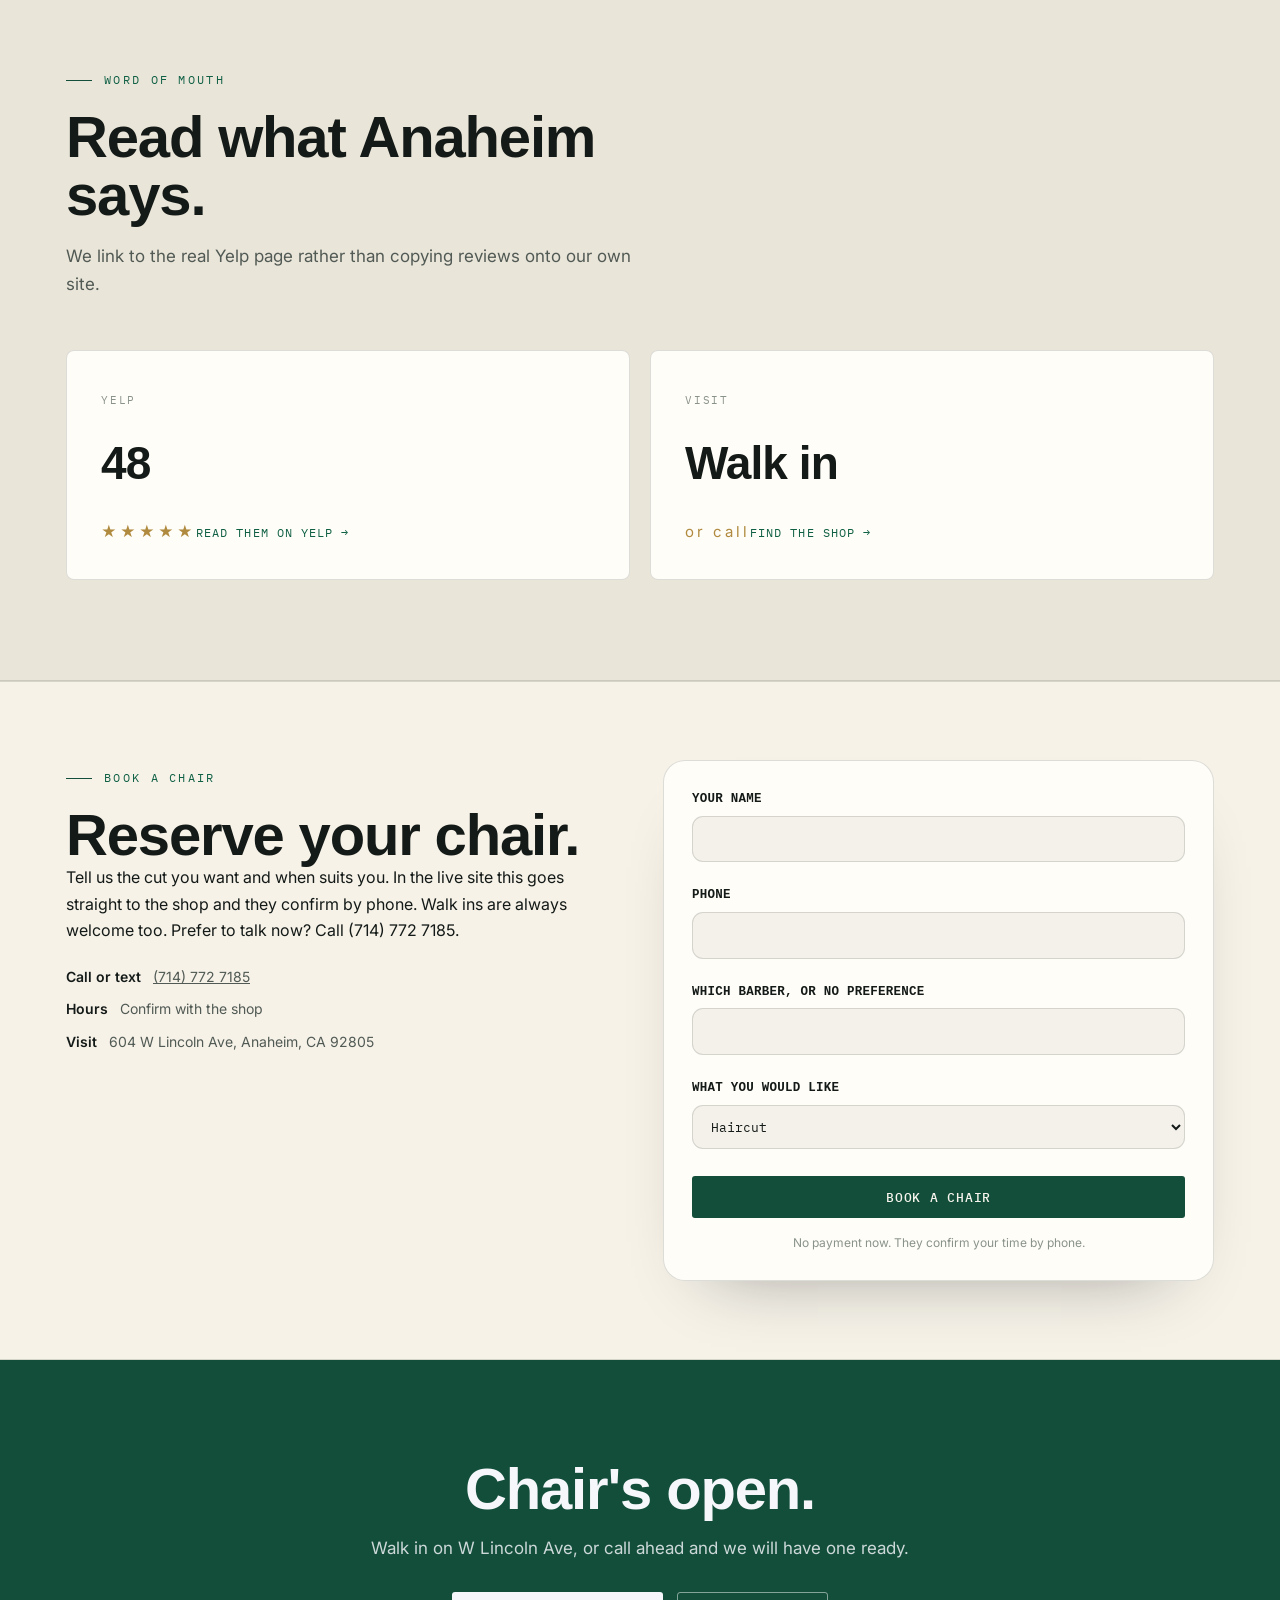
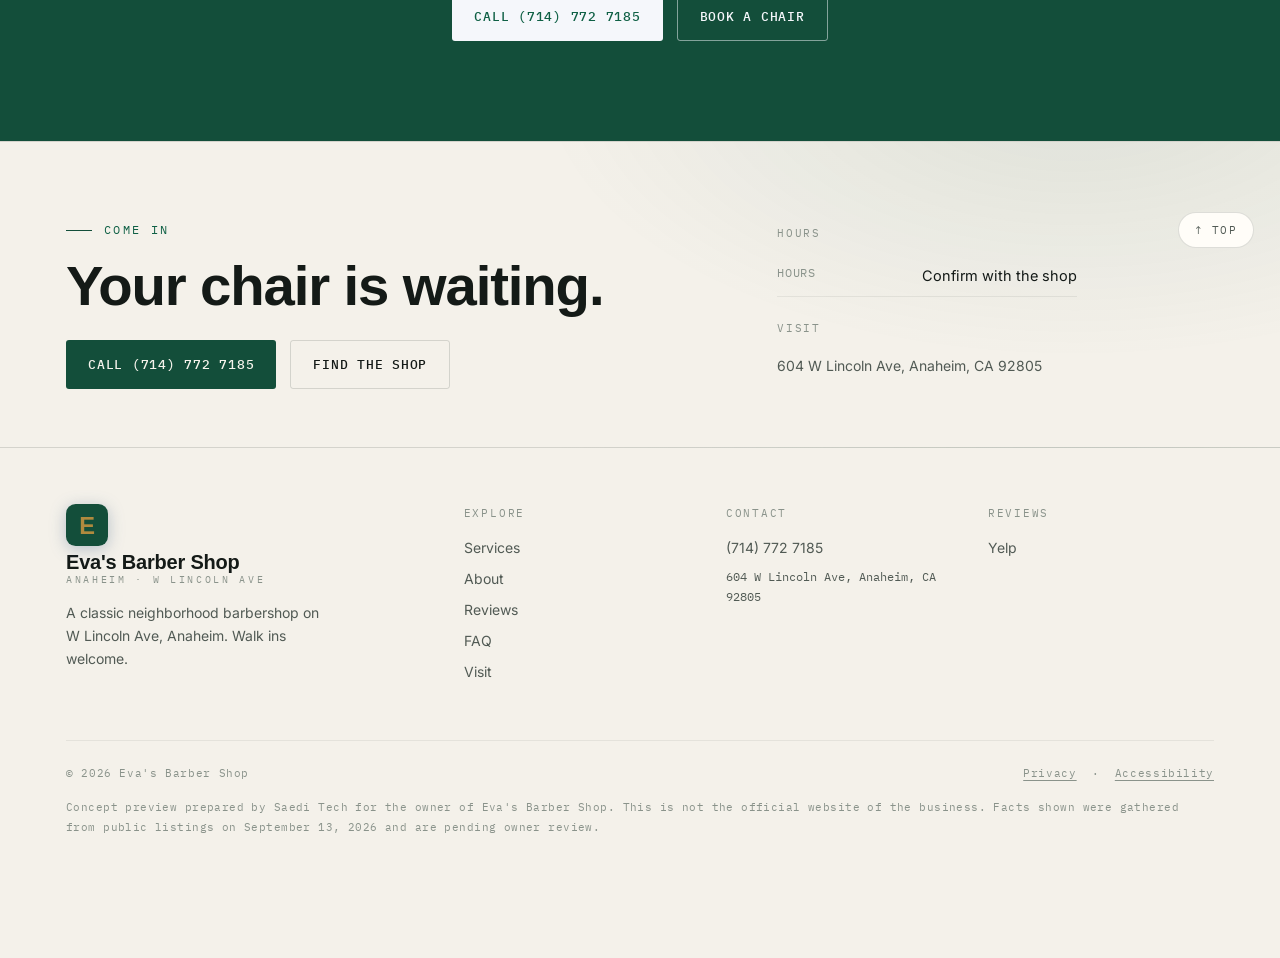
==== commit 3dc26906: "Fix 3D hero loading, page reveal, spread 3D across page, unique heroes, correct photos Co-Authored-B" ====
--- a/index.html
+++ b/index.html
@@ -20,7 +20,7 @@
 <nav class="top" aria-label="Main">
   <div class="wrap navin">
     <a class="logo" href="index.html" aria-label="Eva's Barber Shop, home"><svg class="emblem" viewBox="0 0 48 48" aria-hidden="true"><rect width="48" height="48" rx="11" fill="var(--indigo)"/><text x="24" y="34" font-size="27" text-anchor="middle" fill="var(--shu)" font-family="Archivo,sans-serif" font-weight="800">E</text></svg><span class="wm"><span class="n">Eva's Barber Shop</span><span class="s">Anaheim · W Lincoln Ave</span></span></a>
-    <div class="navlinks"><a href="services.html">Services</a><a href="about.html">About</a><a href="reviews.html">Reviews</a><a href="faq.html">FAQ</a><a href="visit.html">Visit</a></div>
+    <div class="navlinks"><a href="services.html">Services</a><a href="about.html">About</a><a href="reviews.html">Reviews</a><a href="faq.html">FAQ</a><a href="visit.html">Visit</a><a href="index.html#book">Book</a></div>
     <div class="navright">
       <button class="tgl" id="themeTgl" aria-label="Switch between day and night theme" aria-pressed="false"><svg id="icMoon" viewBox="0 0 24 24" fill="none" stroke="currentColor" stroke-width="2" stroke-linecap="round"><path d="M21 12.8A9 9 0 1 1 11.2 3a7 7 0 0 0 9.8 9.8z"/></svg><svg id="icSun" viewBox="0 0 24 24" fill="none" stroke="currentColor" stroke-width="2" stroke-linecap="round" style="display:none"><circle cx="12" cy="12" r="4"/><path d="M12 2v2M12 20v2M4.9 4.9l1.4 1.4M17.7 17.7l1.4 1.4M2 12h2M20 12h2M4.9 19.1l1.4-1.4M17.7 6.3l1.4-1.4"/></svg></button>
       <a class="btn btn-fill btn-sm" href="tel:+17147727185"><svg width="14" height="14" viewBox="0 0 24 24" fill="none" stroke="currentColor" stroke-width="2" stroke-linecap="round" aria-hidden="true"><path d="M22 16.9v3a2 2 0 0 1-2.2 2 19.8 19.8 0 0 1-8.6-3 19.5 19.5 0 0 1-6-6 19.8 19.8 0 0 1-3-8.7A2 2 0 0 1 4.1 2h3a2 2 0 0 1 2 1.7c.13 1 .36 1.9.7 2.8a2 2 0 0 1-.45 2.1L8.1 9.9a16 16 0 0 0 6 6l1.3-1.3a2 2 0 0 1 2.1-.45c.9.34 1.8.57 2.8.7A2 2 0 0 1 22 16.9z"/></svg><span class="lbl">(714) 772 7185</span></a>
@@ -145,7 +145,26 @@
     </div>
   </div>
 </section>
-<section class="ctaband"><div class="wrap"><h2 class="up">Chair's open.</h2><p class="up">Walk in on W Lincoln Ave, or call ahead and we will have one ready.</p><div class="cta up"><a class="btn btn-fill" href="tel:+17147727185">Call (714) 772 7185</a><a class="btn btn-line" href="visit.html">Get directions</a></div></div></section>
+<section id="book" class="bookband">
+  <div class="wrap bookgrid">
+    <div class="bookcopy">
+      <p class="kick up">Book a chair</p>
+      <h2 class="up">Reserve your chair.</h2>
+      <p class="up">Tell us the cut you want and when suits you. In the live site this goes straight to the shop and they confirm by phone. Walk ins are always welcome too. Prefer to talk now? Call (714) 772 7185.</p>
+      <div class="bookfacts up"><span><b>Call or text</b> &nbsp; <a href="tel:+17147727185">(714) 772 7185</a></span><span><b>Hours</b> &nbsp; Confirm with the shop</span><span><b>Visit</b> &nbsp; 604 W Lincoln Ave, Anaheim, CA 92805</span></div>
+    </div>
+    <form id="bookform" class="bookform up" novalidate>
+      <input type="text" id="f-web" class="hp" tabindex="-1" autocomplete="off" aria-hidden="true" placeholder="Leave blank">
+      <label>Your name<input id="f-name" type="text" autocomplete="name" required></label>
+      <label>Phone<input id="f-phone" type="tel" autocomplete="tel" required></label>
+      <label>Which barber, or no preference<input id="f-car" type="text" required></label>
+      <label>What you would like<select id="f-svc"><option>Haircut</option><option>Haircut and beard</option><option>Head shave</option><option>Hot towel shave</option><option>Kids or seniors</option><option>Not sure</option></select></label>
+      <button class="btn btn-fill" type="submit">Book a chair</button>
+      <p class="bookmini">No payment now. They confirm your time by phone.</p>
+    </form>
+  </div>
+</section>
+<section class="ctaband"><div class="wrap"><h2 class="up">Chair's open.</h2><p class="up">Walk in on W Lincoln Ave, or call ahead and we will have one ready.</p><div class="cta up"><a class="btn btn-fill" href="tel:+17147727185">Call (714) 772 7185</a><a class="btn btn-line" href="#book">Book a chair</a></div></div></section>
 </main><script type="module" src="assets/hero3d.js"></script><script type="module" src="assets/objects3d.js?v=2"></script><footer>
   <button class="backtop" id="backtop" aria-label="Back to top">↑ Top</button>
   <div class="foot-hero"><div class="wrap"><div class="foot-top">
--- a/assets/site.css
+++ b/assets/site.css
@@ -386,3 +386,20 @@
 .obj3dband .o3b-copy p{color:var(--muted);max-width:42ch;margin-bottom:16px}
 .obj3dband .o3b-copy .drag{display:inline-flex;align-items:center;gap:8px;font-family:'IBM Plex Mono',monospace;font-size:11.5px;letter-spacing:.06em;text-transform:uppercase;color:var(--faint);border:1px solid var(--line);border-radius:40px;padding:8px 14px}
 @media(max-width:820px){.obj3dband{padding:44px 0}.obj3dband .o3b-art{order:0!important;flex-basis:100%}.obj3dband canvas.obj3d{height:300px}}
+
+/* ---- booking ---- */
+.bookband{padding:78px 0;background:var(--card2);border-top:1px solid var(--line);border-bottom:1px solid var(--line)}
+.bookband .bookgrid{display:grid;grid-template-columns:1fr 1fr;gap:46px;align-items:start}
+.bookband .bookfacts{margin-top:22px;display:flex;flex-direction:column;gap:9px;color:var(--muted);font-size:14px}
+.bookband .bookfacts b{color:var(--text);font-weight:600}
+.bookform{background:var(--card);border:1px solid var(--line);border-radius:22px;padding:28px;display:flex;flex-direction:column;gap:15px;box-shadow:0 34px 70px -48px rgba(15,20,26,.45);position:relative}
+.bookform label{display:flex;flex-direction:column;gap:6px;font-size:12.5px;font-weight:600;letter-spacing:.02em;color:var(--text)}
+.bookform input,.bookform select{font:inherit;font-weight:400;padding:12px 14px;border:1px solid var(--line);border-radius:11px;background:var(--bg);color:var(--text)}
+.bookform input:focus,.bookform select:focus{outline:2px solid var(--indigo);outline-offset:1px}
+.bookform .hp{position:absolute;left:-9999px;width:1px;height:1px;overflow:hidden}
+.bookform button{margin-top:4px}
+.bookform .bookmini{font-size:12px;color:var(--faint);margin:0;text-align:center}
+.form-done{text-align:center;padding:26px 10px}
+.form-done .ok{width:54px;height:54px;border-radius:50%;background:var(--indigo);color:var(--btn-tx);display:grid;place-items:center;font-size:27px;margin:0 auto 14px}
+.form-done h3{margin-bottom:8px}.form-done p{color:var(--muted);font-size:14px}
+@media(max-width:820px){.bookband .bookgrid{grid-template-columns:1fr;gap:28px}}
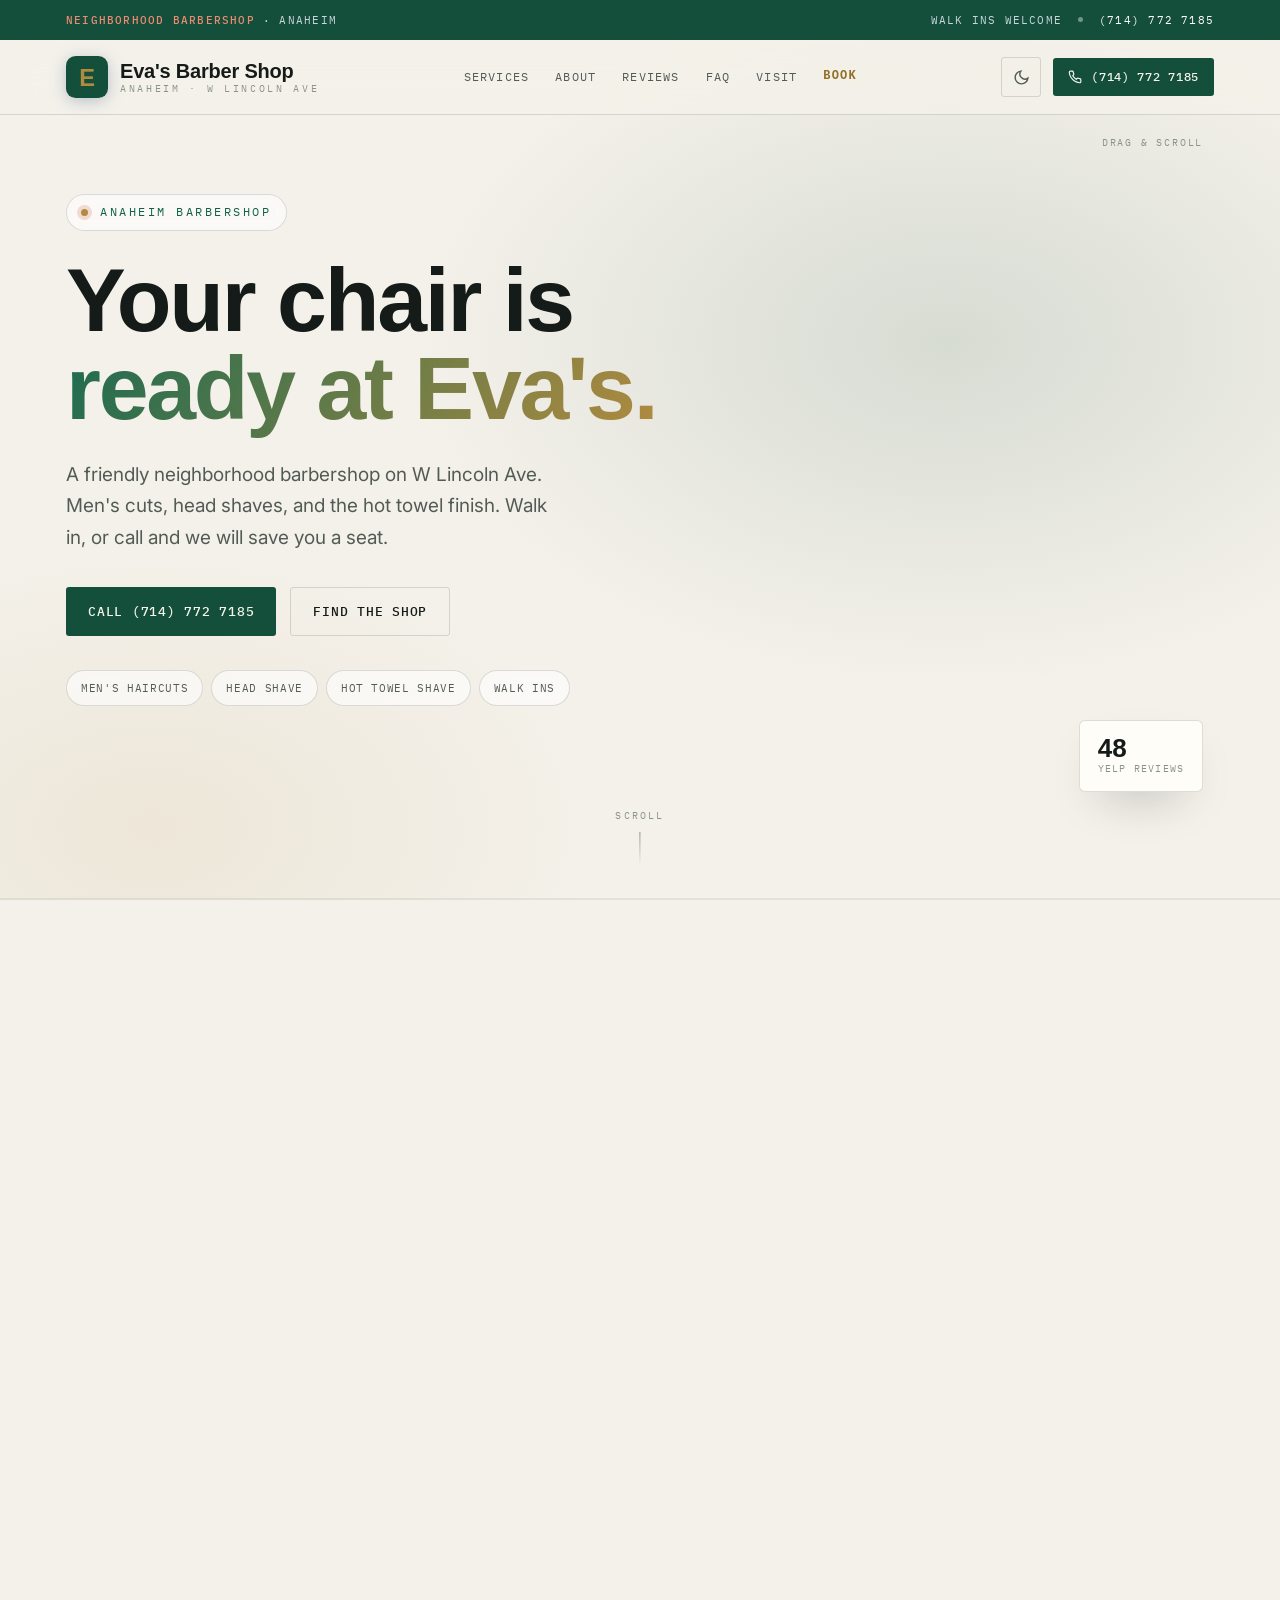
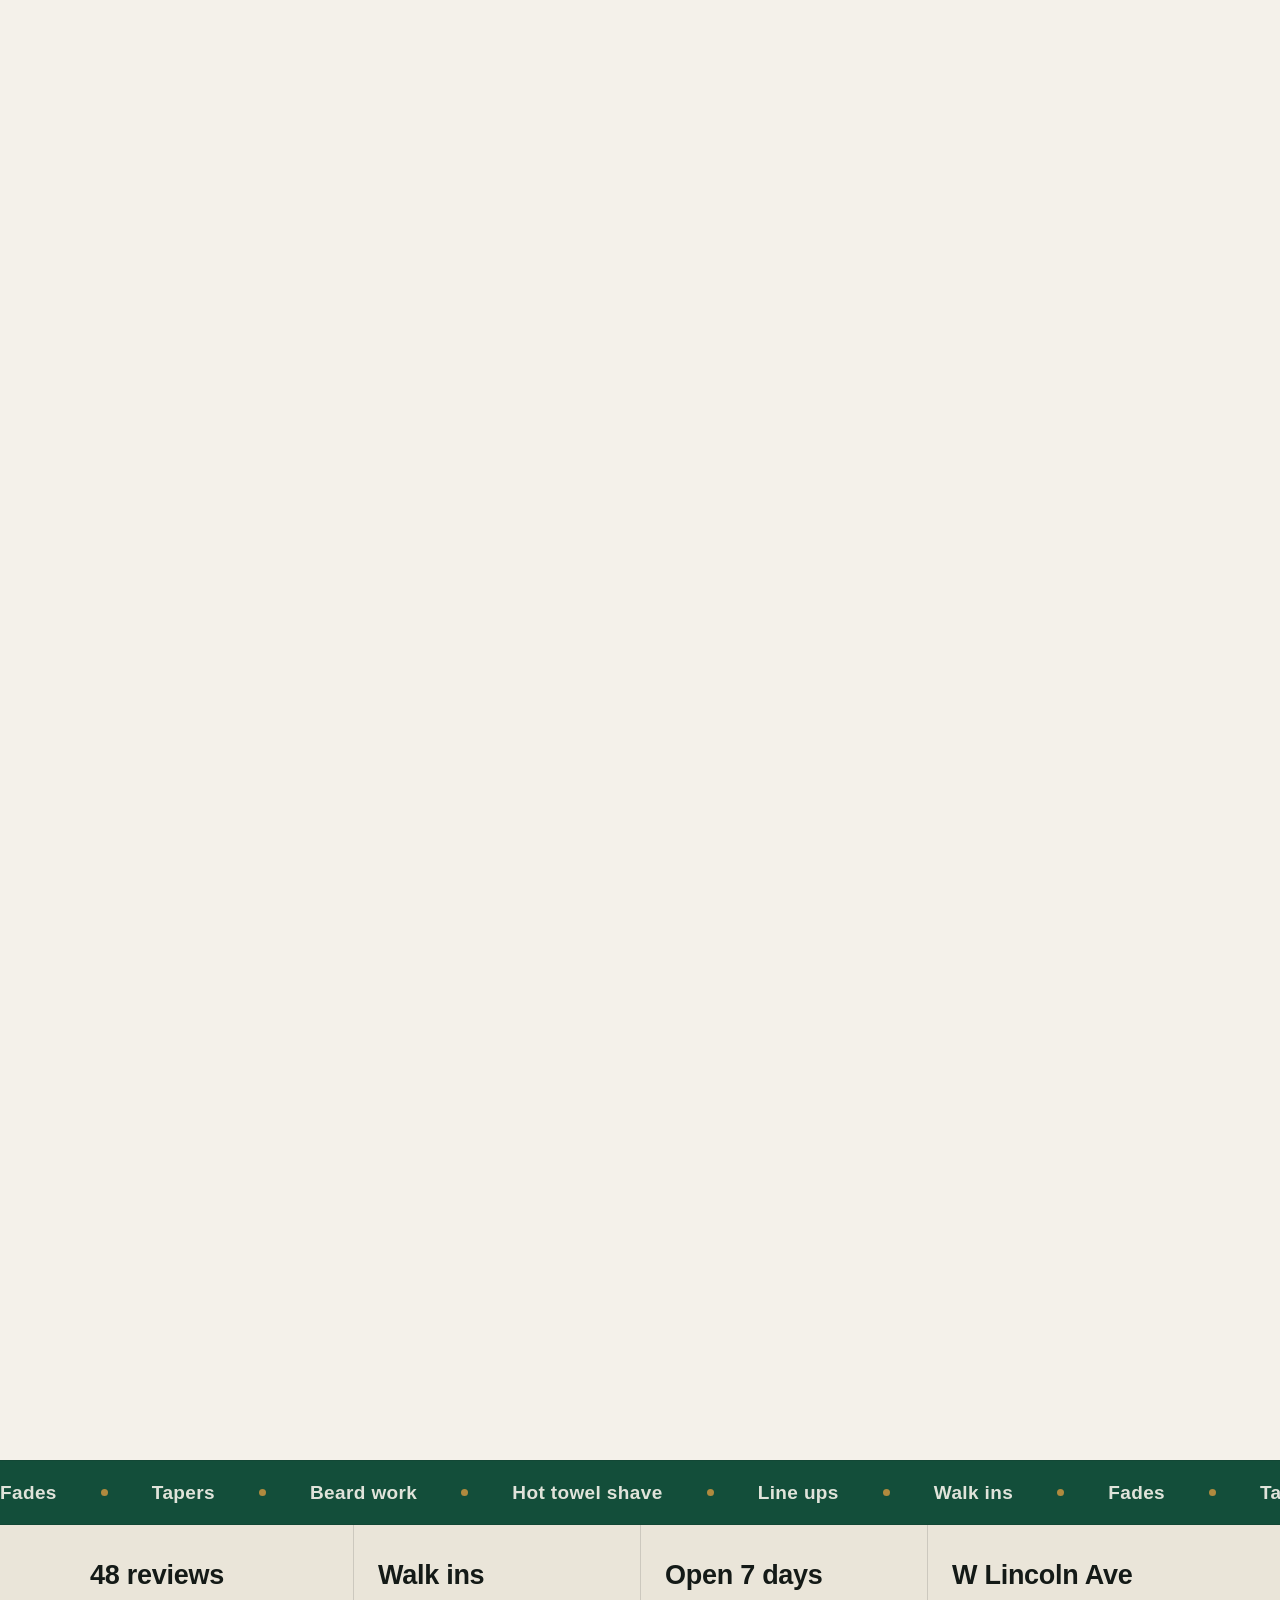
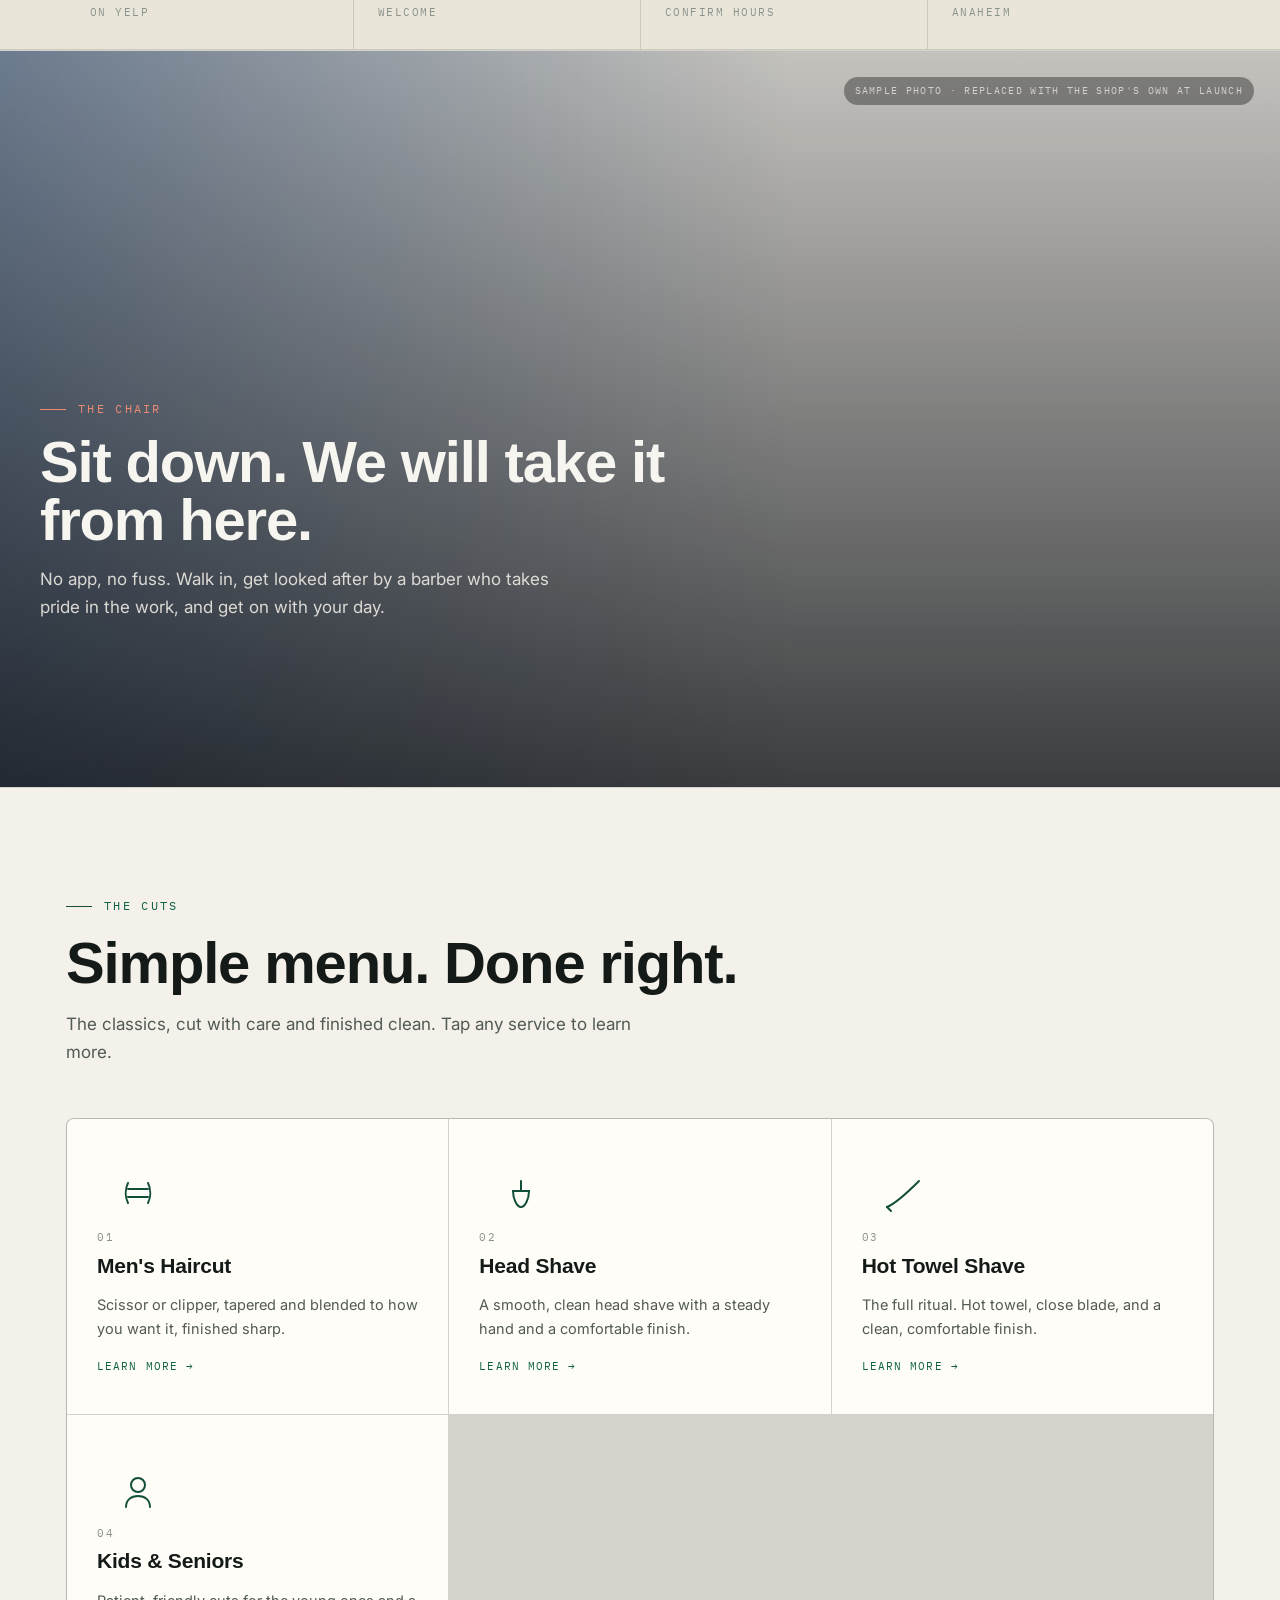
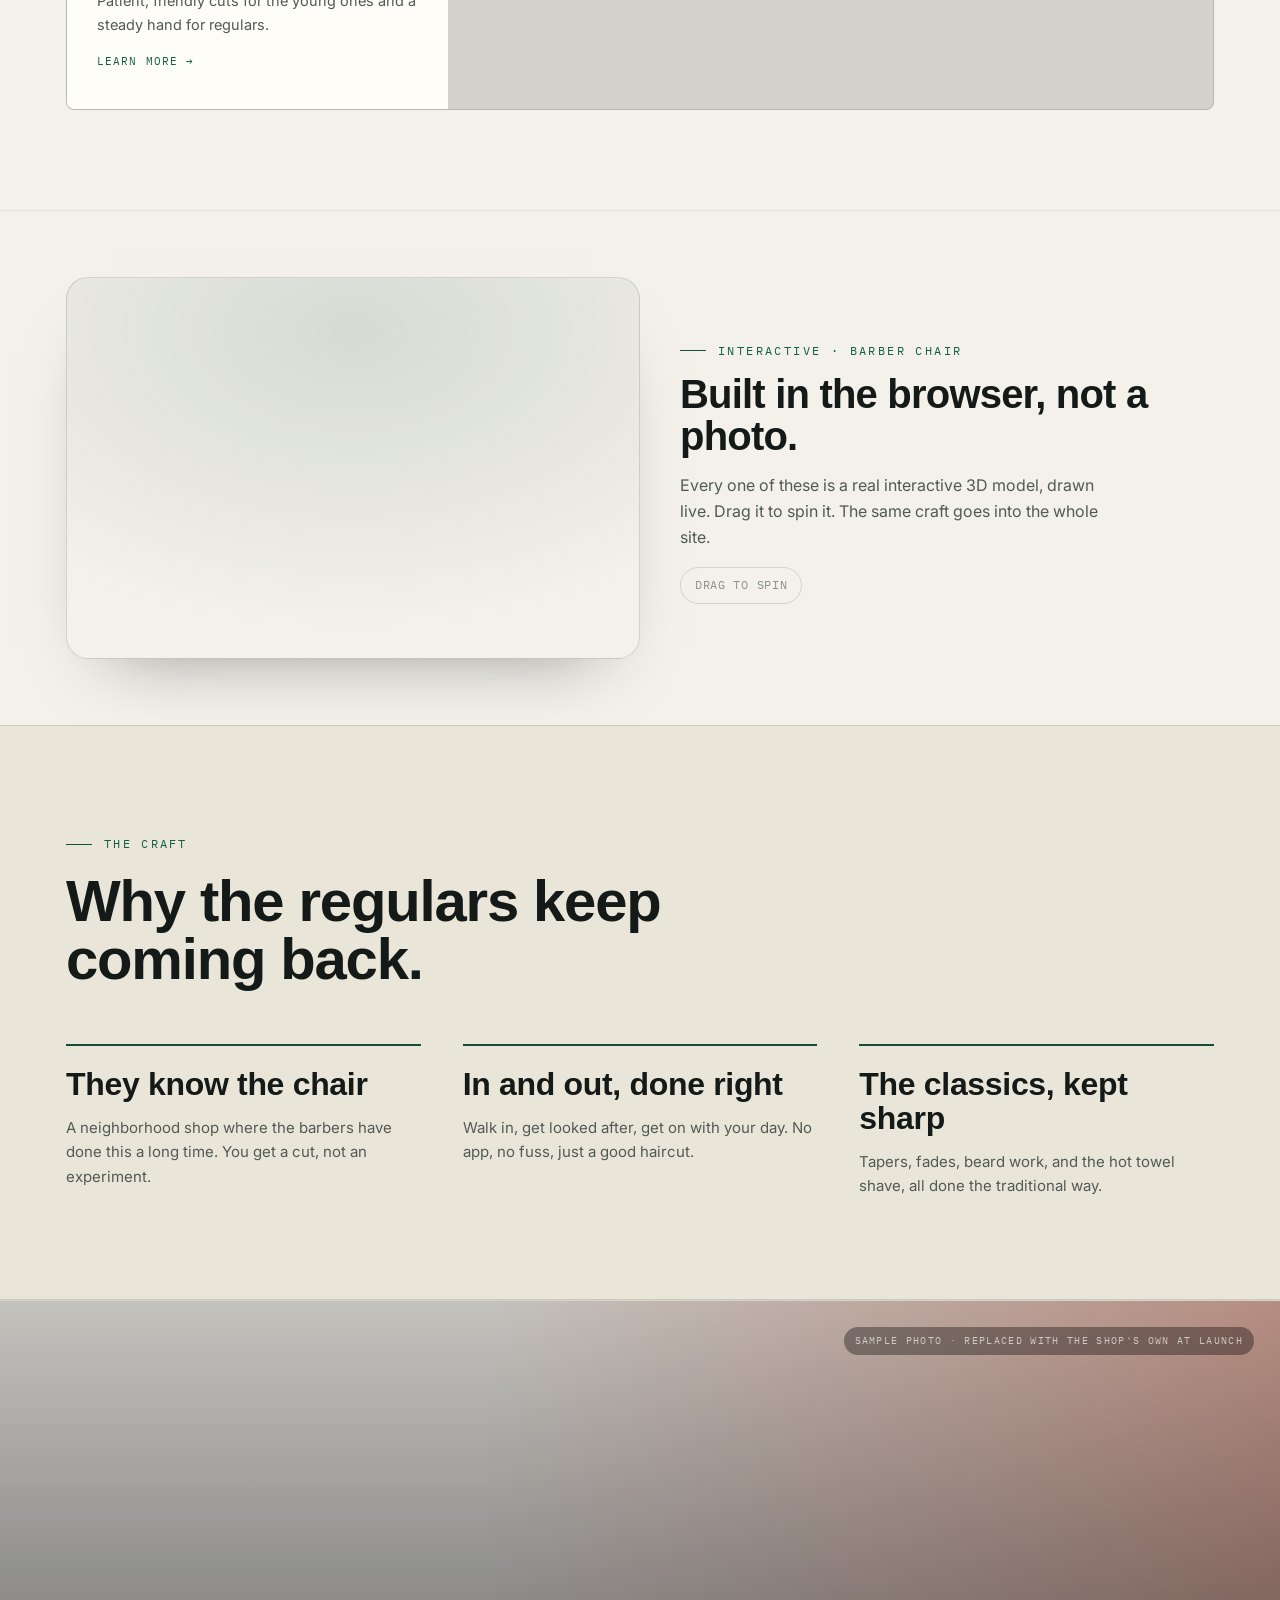
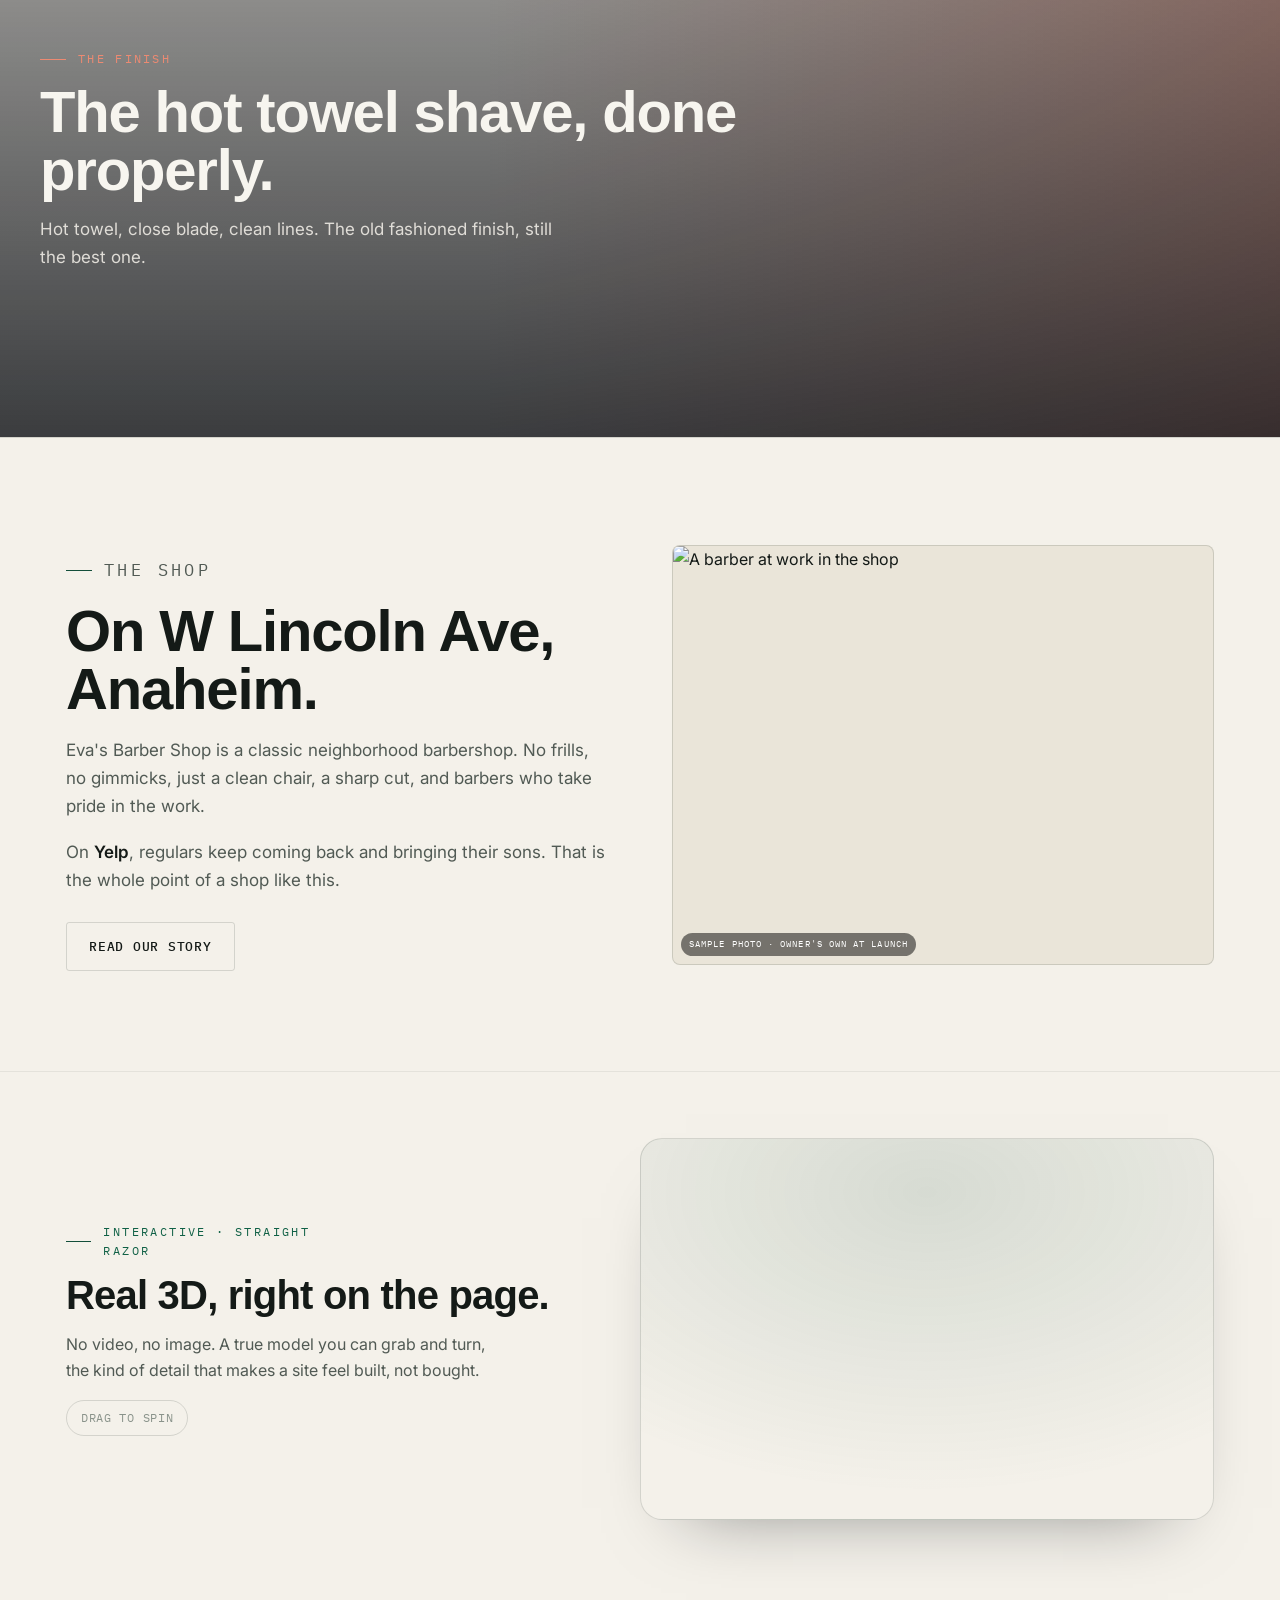
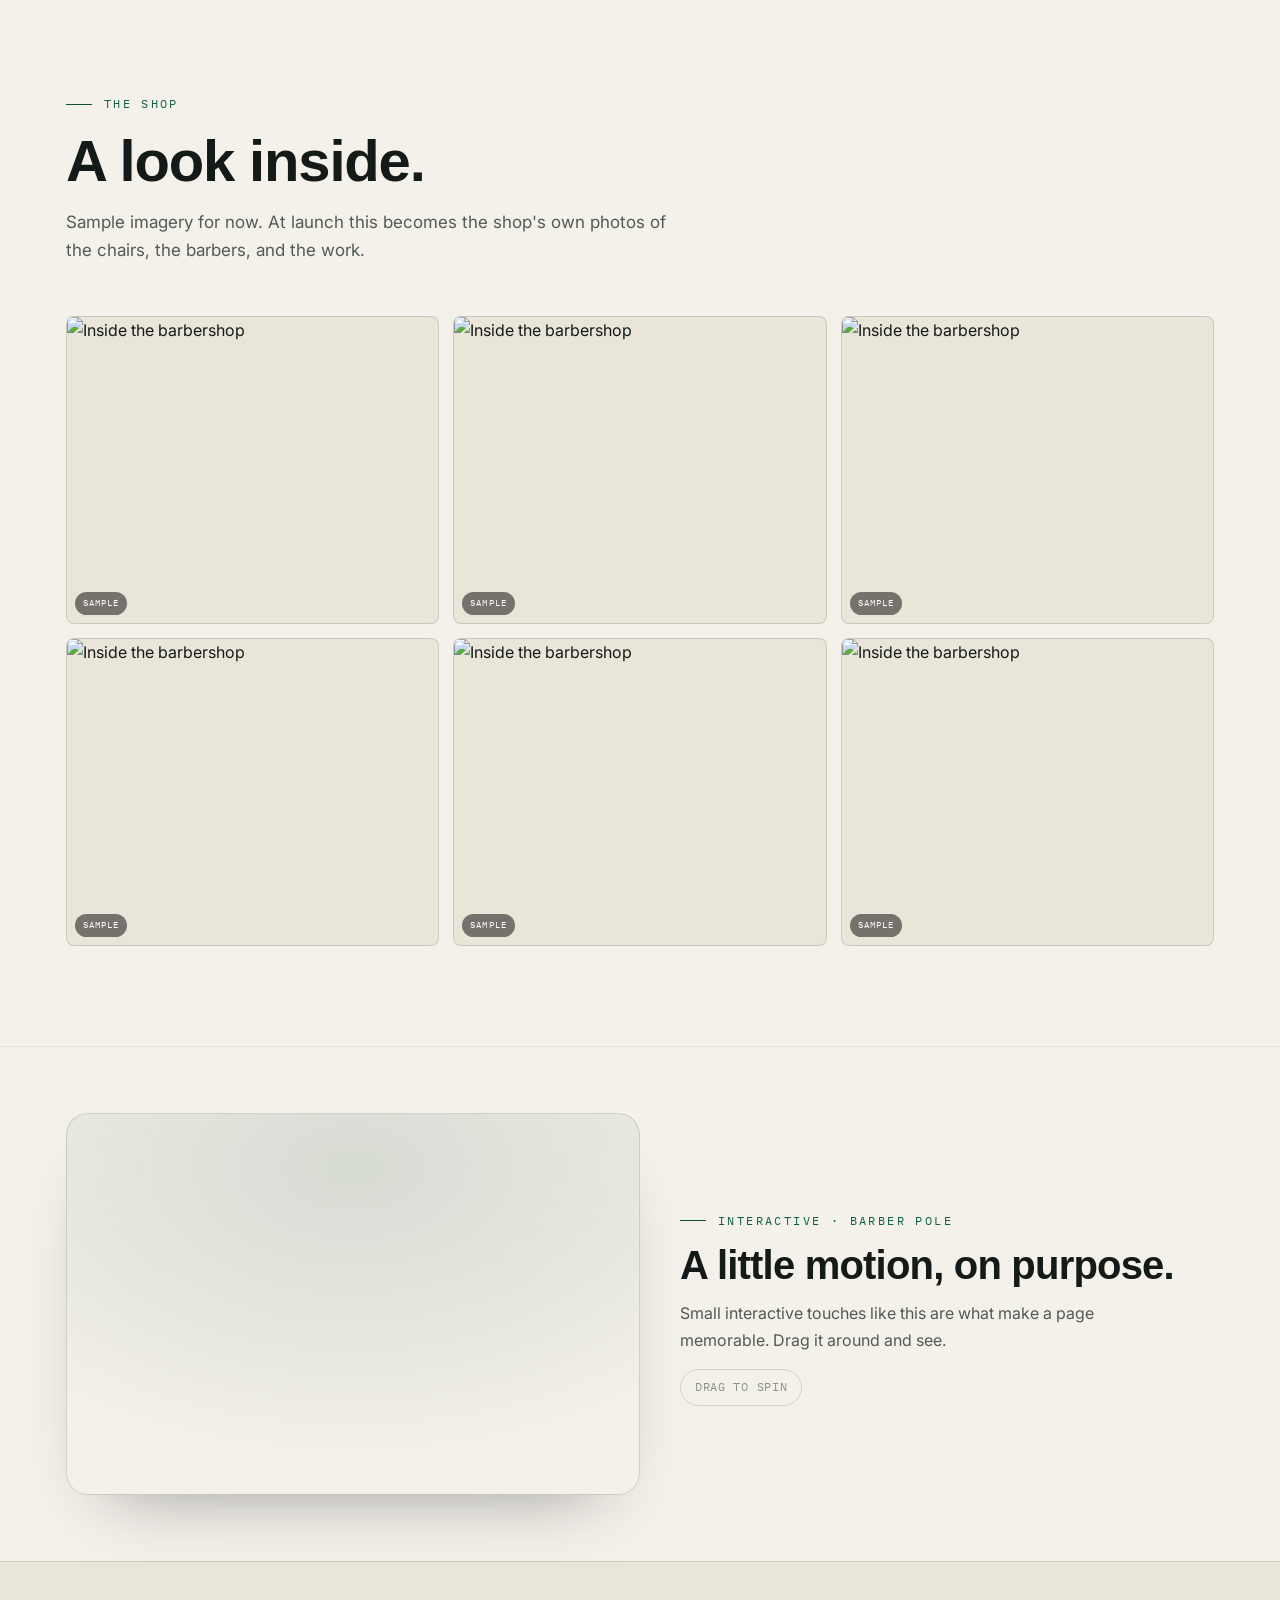
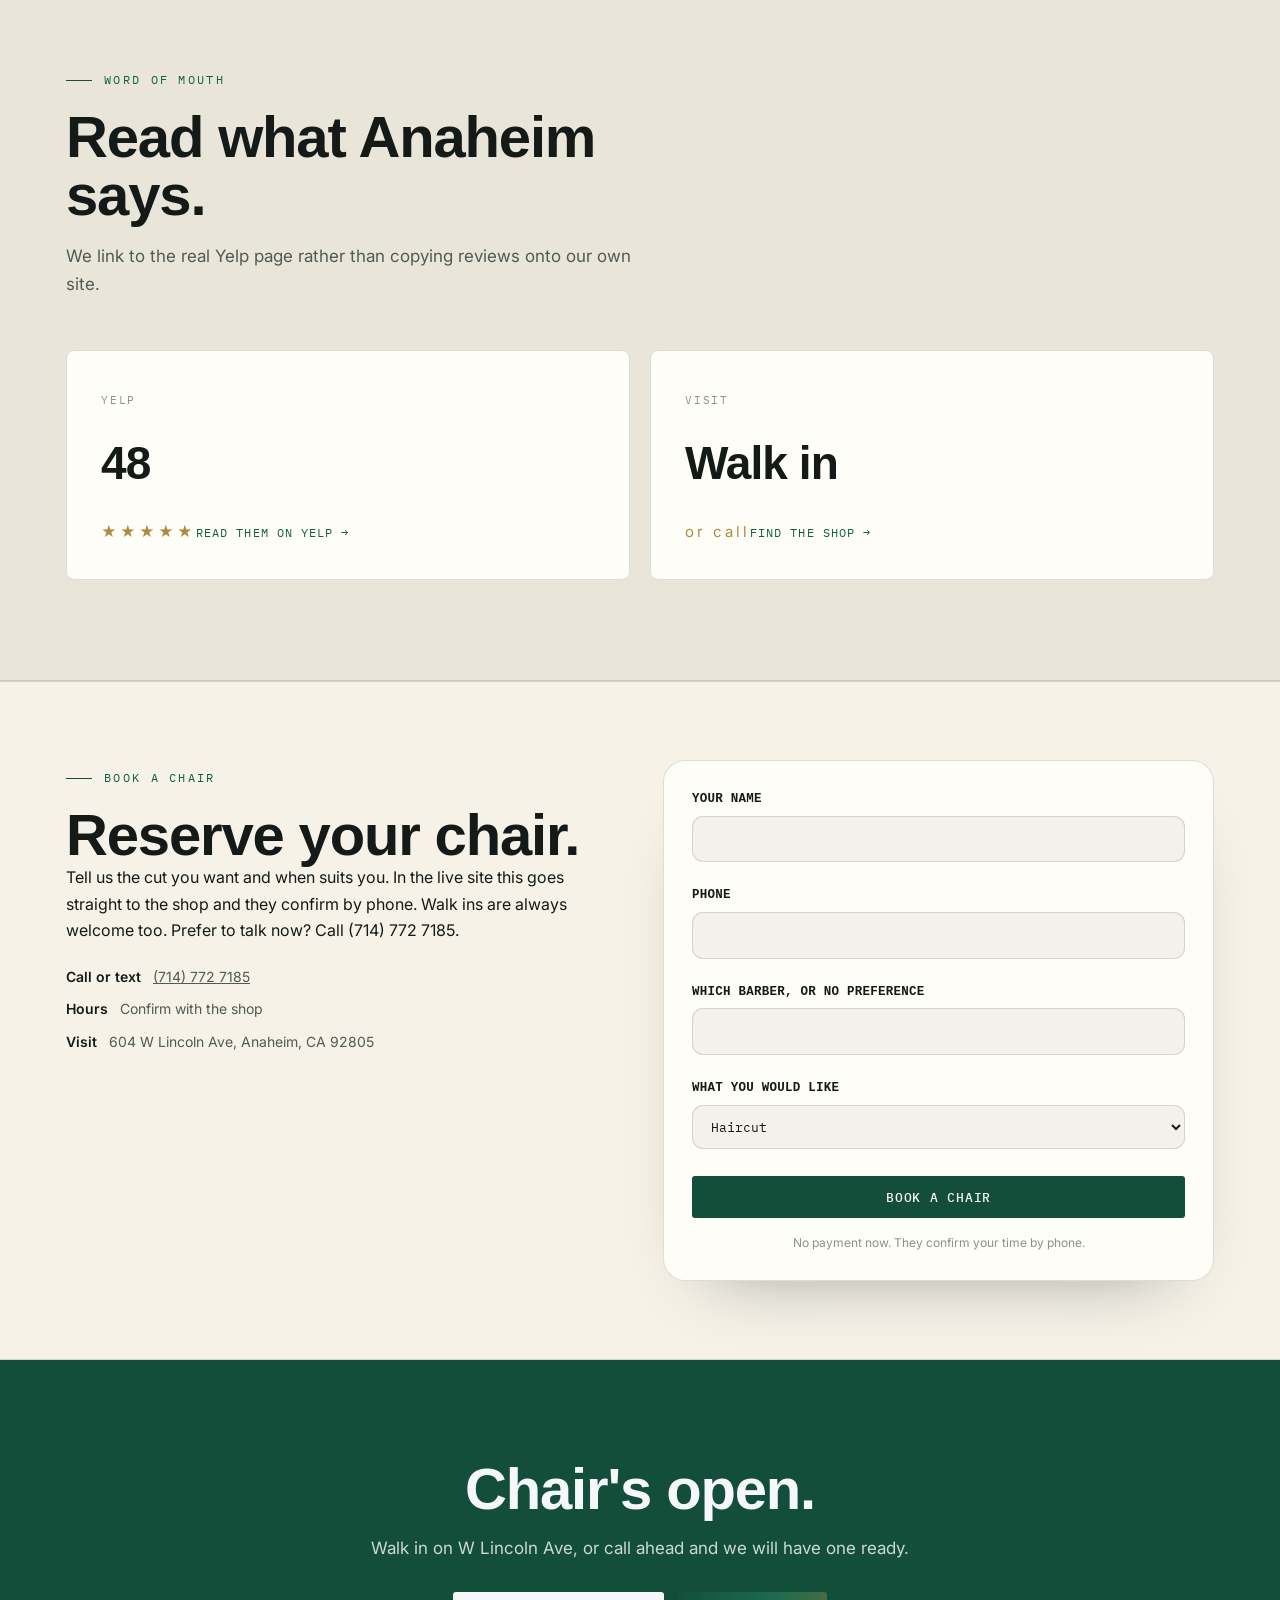
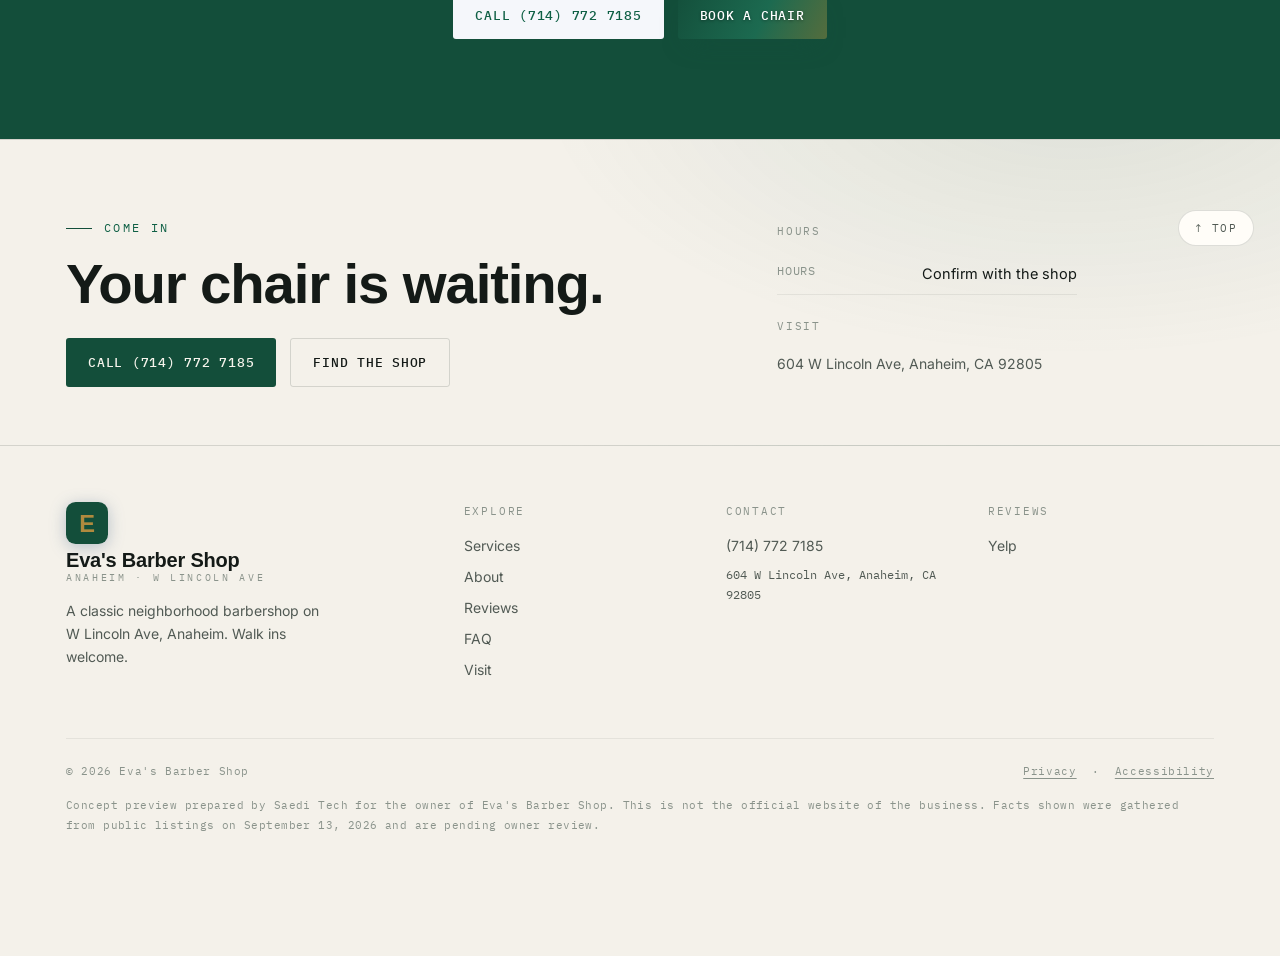
==== commit 6db16dc6: "Fix 3D hero loading, page reveal, spread 3D across page, unique heroes, correct photos Co-Authored-B" ====
--- a/index.html
+++ b/index.html
@@ -164,7 +164,7 @@
     </form>
   </div>
 </section>
-<section class="ctaband"><div class="wrap"><h2 class="up">Chair's open.</h2><p class="up">Walk in on W Lincoln Ave, or call ahead and we will have one ready.</p><div class="cta up"><a class="btn btn-fill" href="tel:+17147727185">Call (714) 772 7185</a><a class="btn btn-line" href="#book">Book a chair</a></div></div></section>
+<section class="ctaband"><div class="wrap"><h2 class="up">Chair's open.</h2><p class="up">Walk in on W Lincoln Ave, or call ahead and we will have one ready.</p><div class="cta up"><a class="btn btn-fill" href="tel:+17147727185">Call (714) 772 7185</a><a class="btn btn-book" href="#book">Book a chair</a></div></div></section>
 </main><script type="module" src="assets/hero3d.js"></script><script type="module" src="assets/objects3d.js?v=2"></script><footer>
   <button class="backtop" id="backtop" aria-label="Back to top">↑ Top</button>
   <div class="foot-hero"><div class="wrap"><div class="foot-top">
--- a/assets/site.css
+++ b/assets/site.css
@@ -403,3 +403,9 @@
 .form-done .ok{width:54px;height:54px;border-radius:50%;background:var(--indigo);color:var(--btn-tx);display:grid;place-items:center;font-size:27px;margin:0 auto 14px}
 .form-done h3{margin-bottom:8px}.form-done p{color:var(--muted);font-size:14px}
 @media(max-width:820px){.bookband .bookgrid{grid-template-columns:1fr;gap:28px}}
+
+/* ---- vibrant booking button (mix of both brand colors) ---- */
+.btn-book{background:linear-gradient(115deg,var(--indigo) 0%,var(--indigo-2) 40%,var(--shu-tx) 100%);color:#fff;border:none;background-size:150% 150%;background-position:0% 50%;text-shadow:0 1px 3px rgba(0,0,0,.38);box-shadow:0 12px 26px -12px color-mix(in srgb,var(--indigo) 55%,transparent);transition:background-position .55s var(--ease),transform .2s,box-shadow .3s,filter .3s}
+.btn-book:hover{background-position:100% 50%;transform:translateY(-1px);box-shadow:0 18px 32px -12px color-mix(in srgb,var(--indigo) 62%,transparent)}
+.btn-book:active{transform:translateY(0)}
+.navlinks a[href$="#book"],.navlinks a[href$="#book"]:hover{color:var(--shu-tx);font-weight:600}
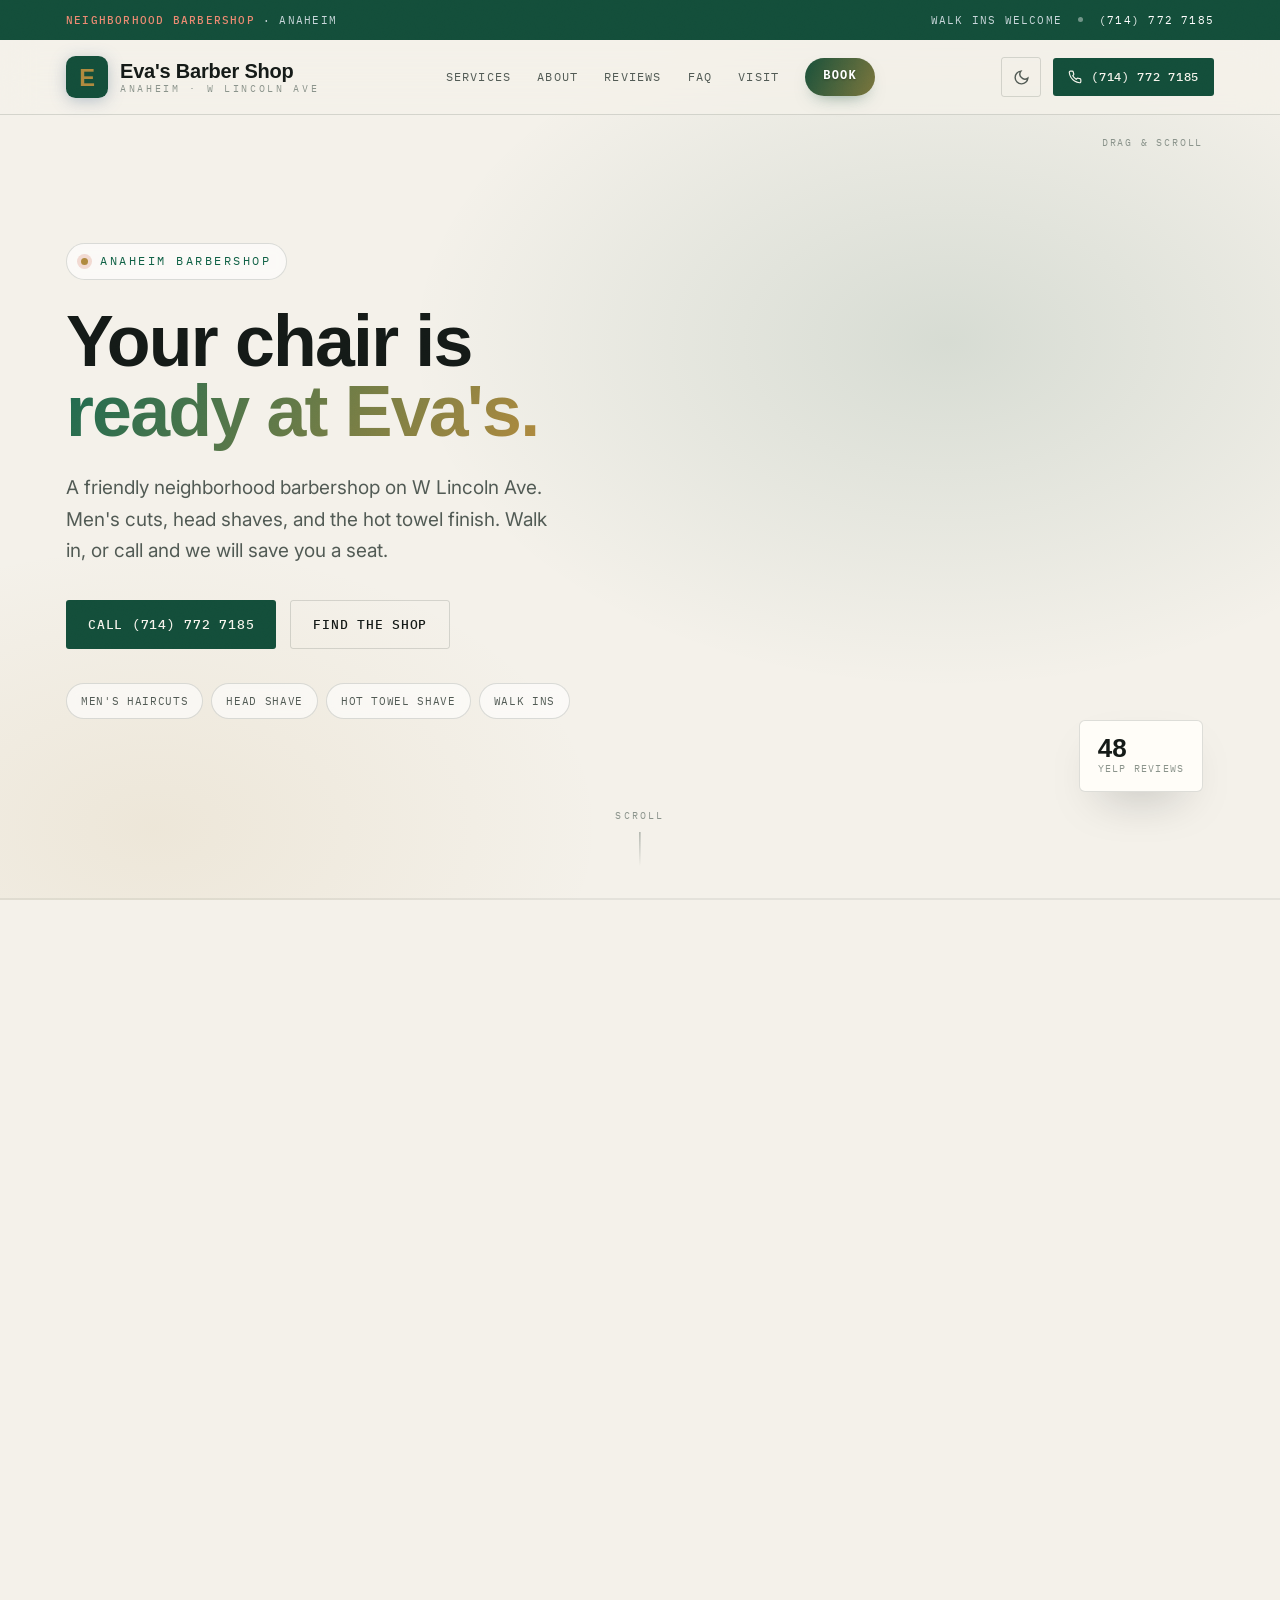
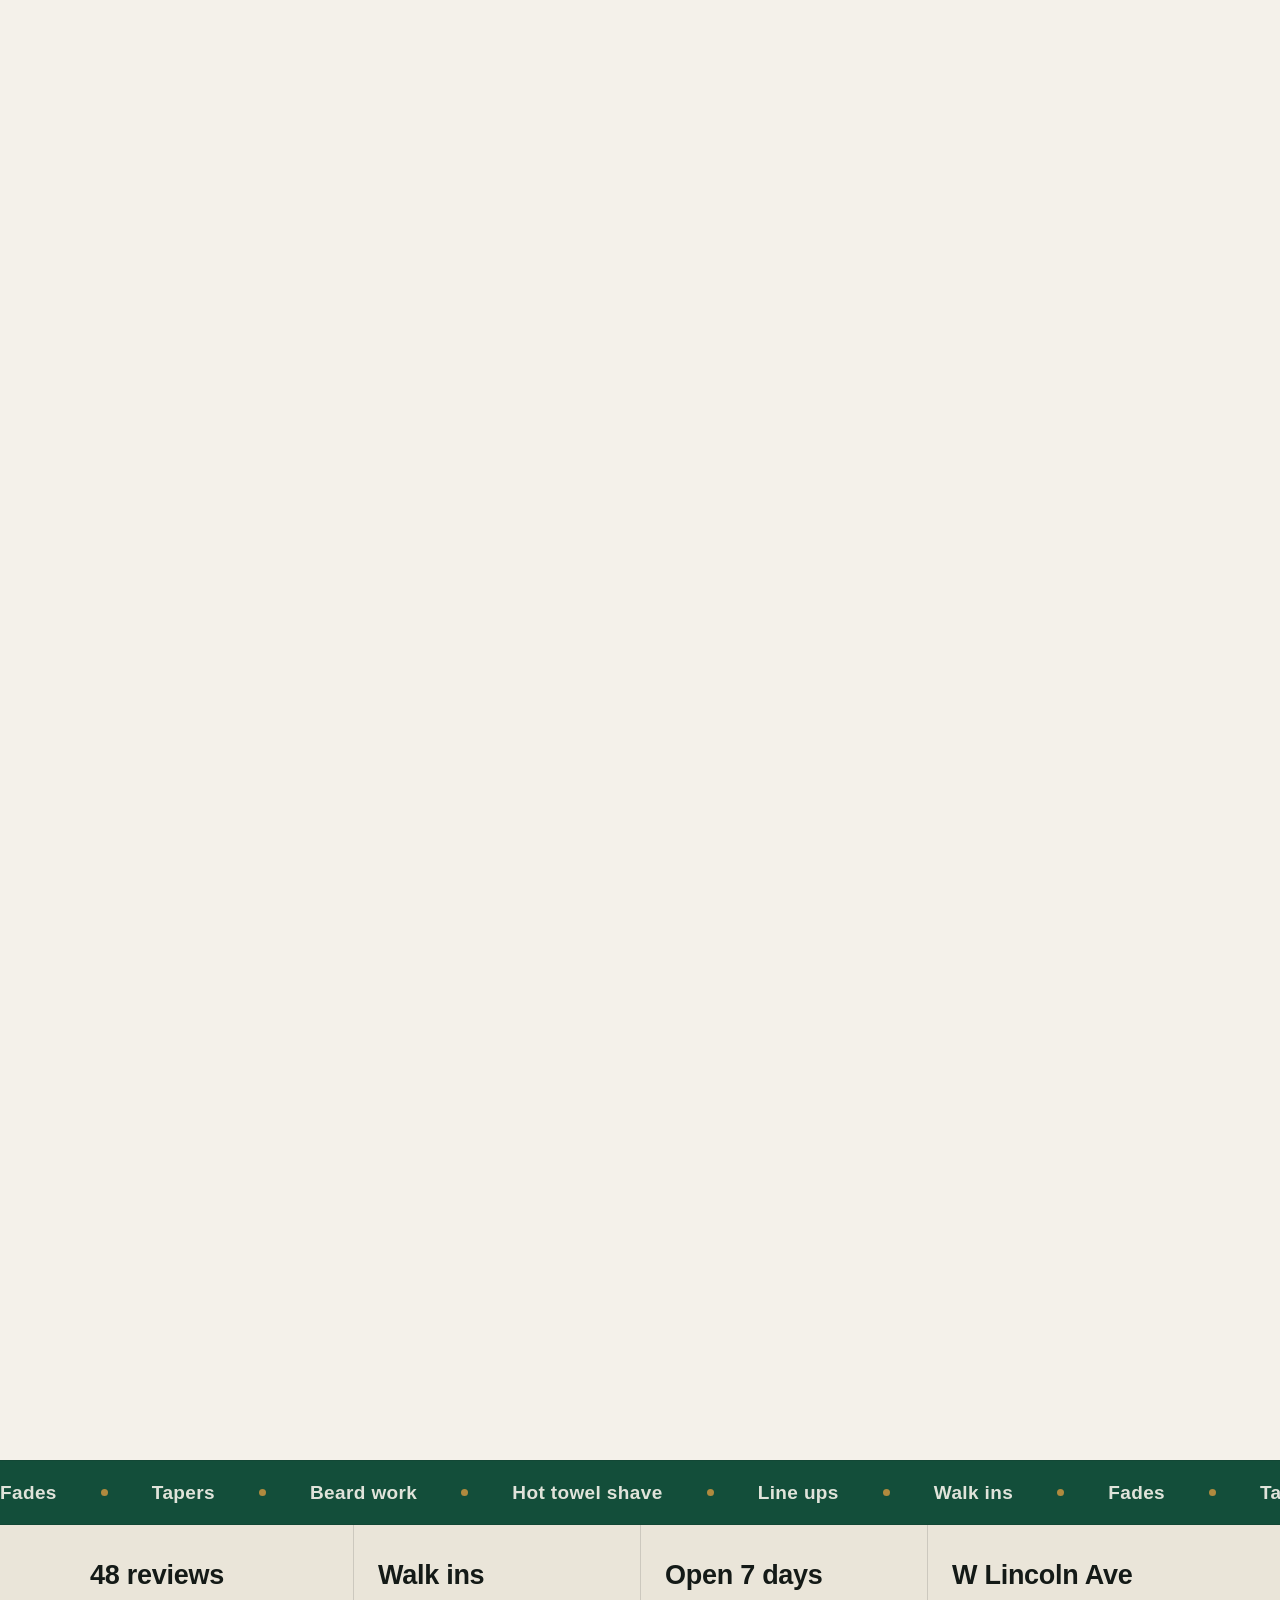
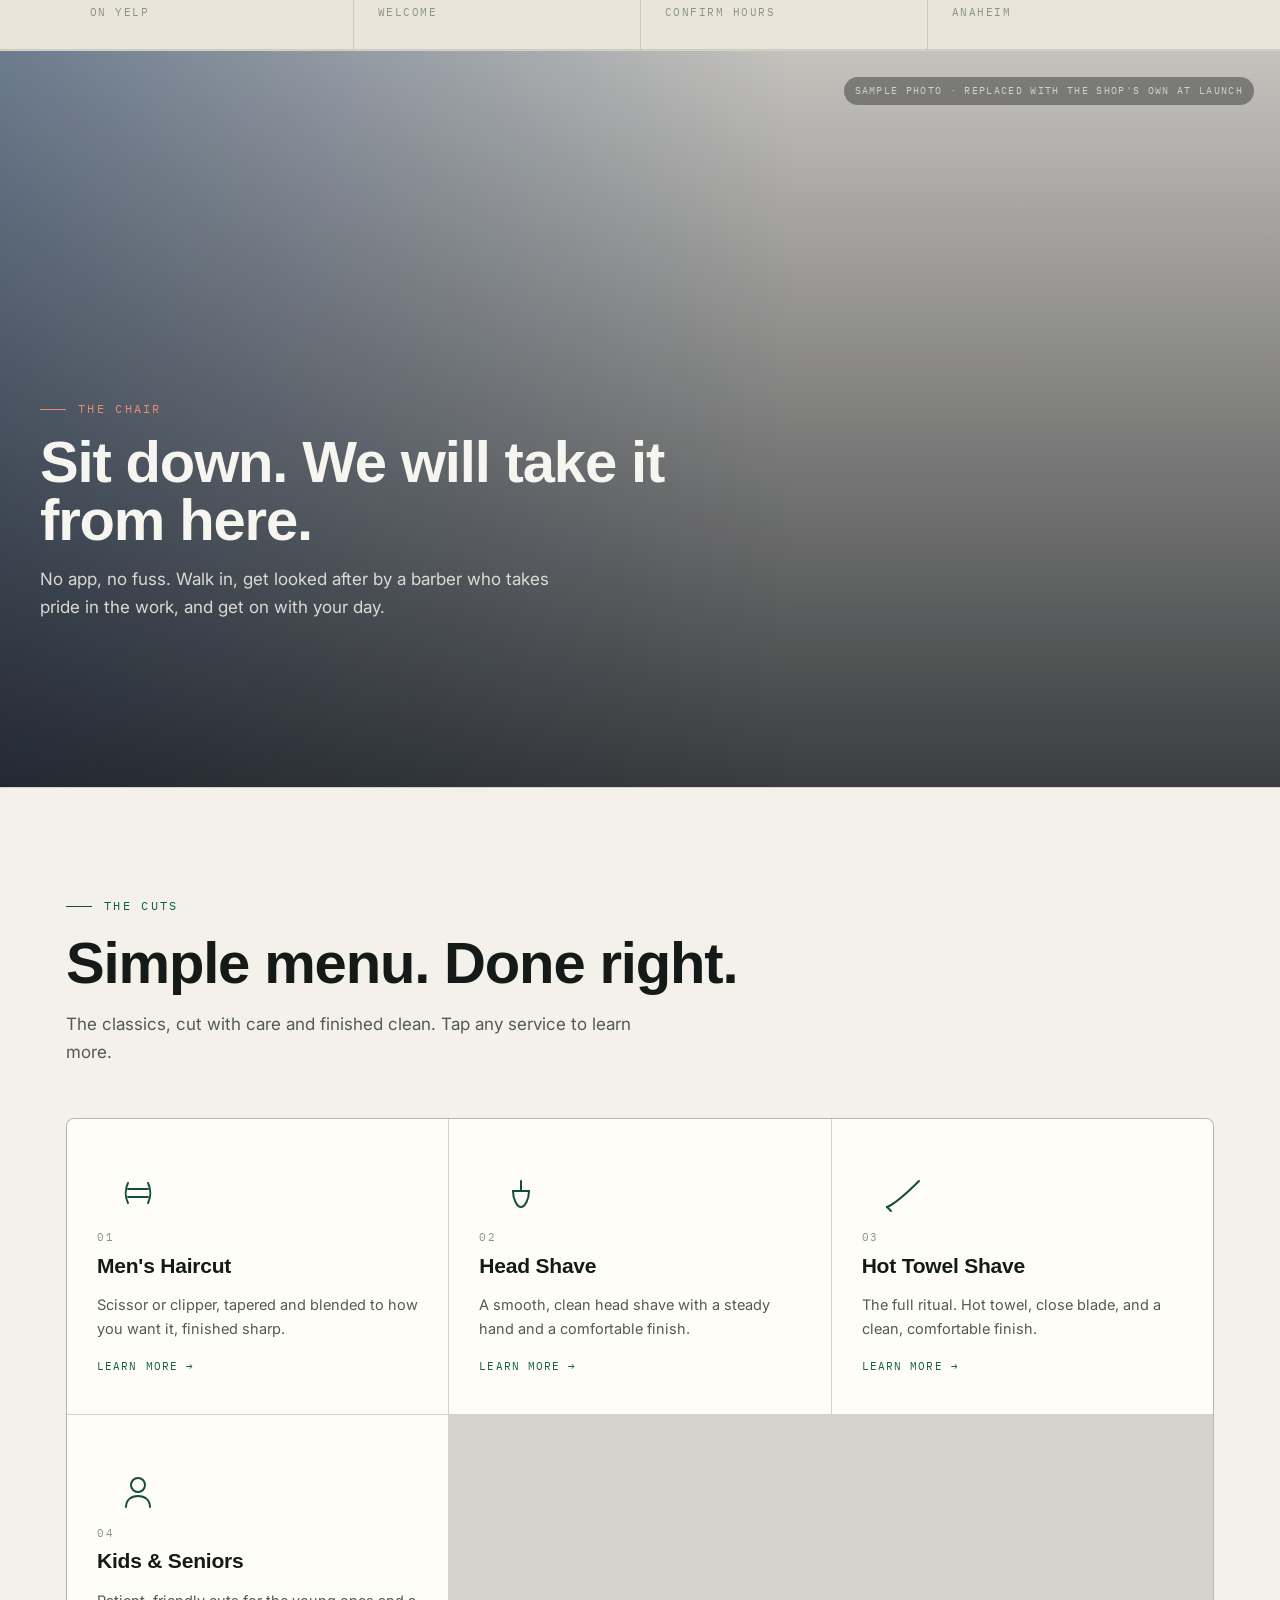
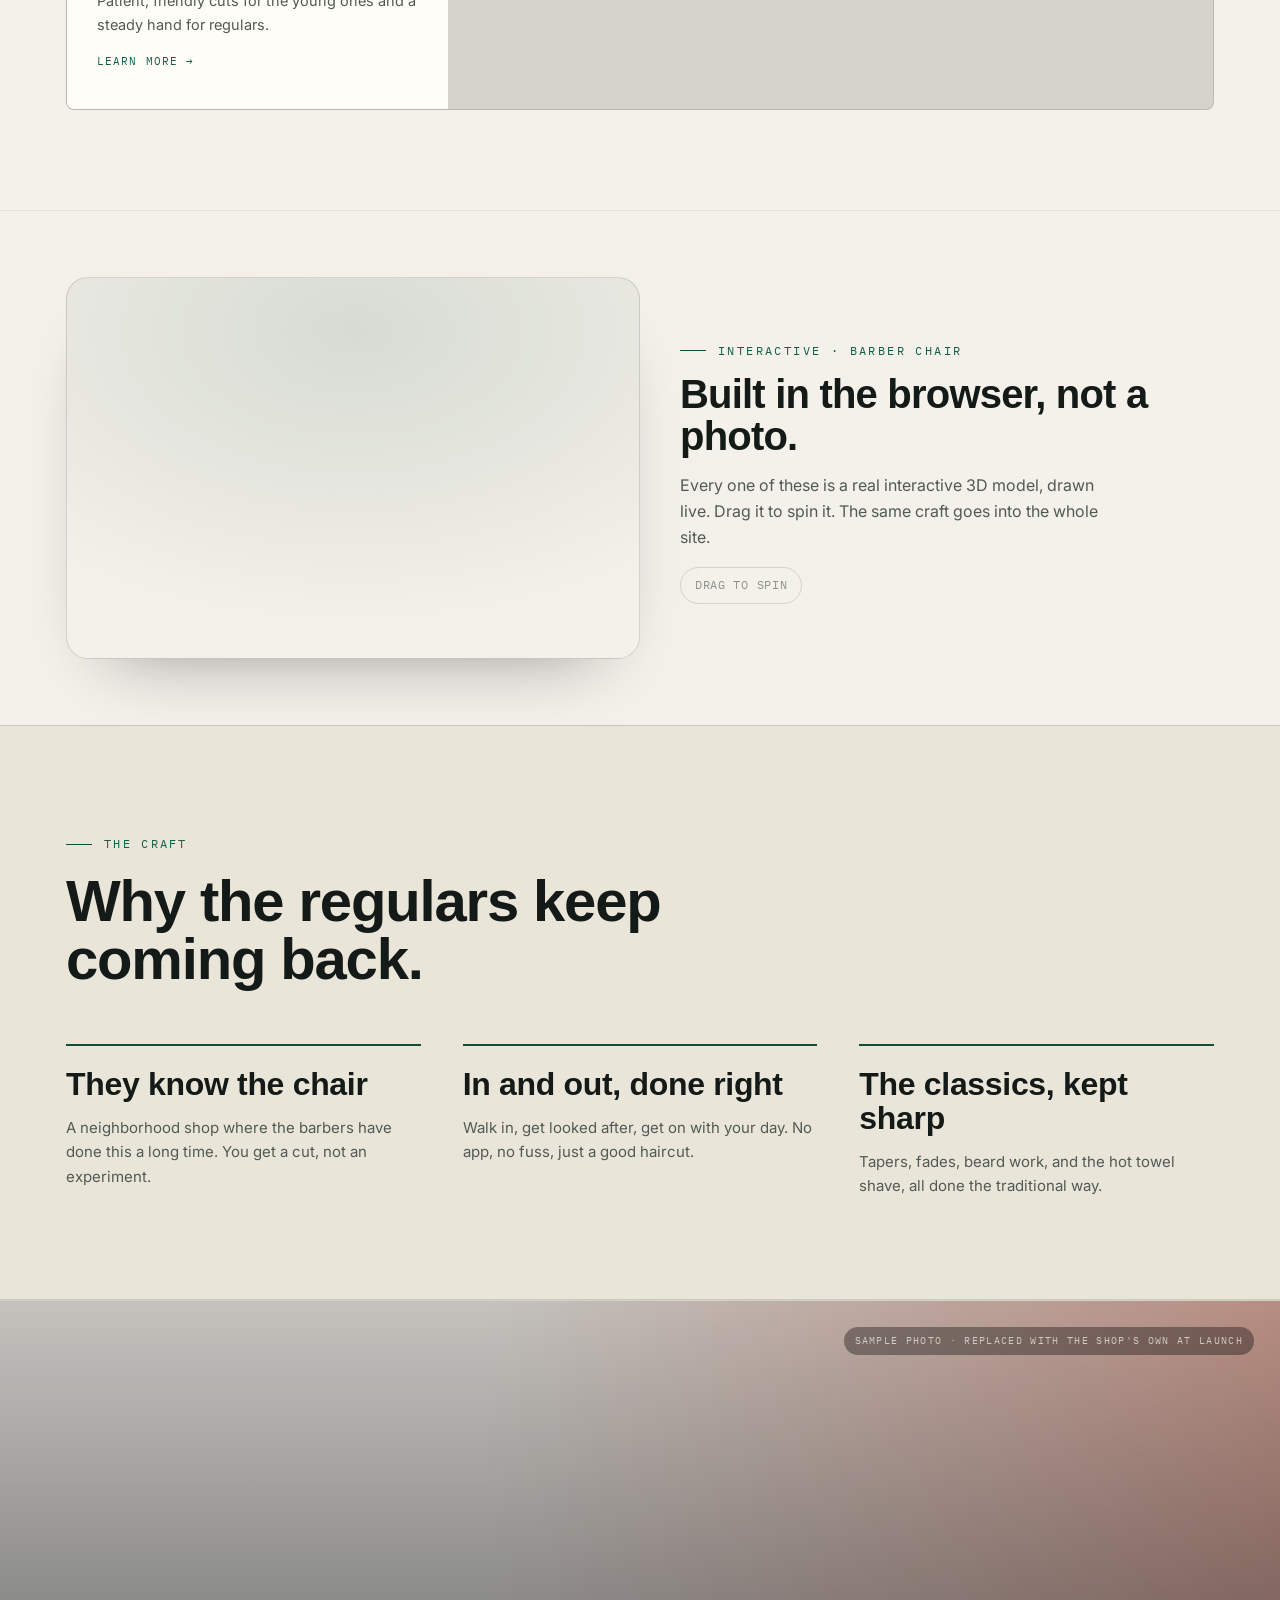
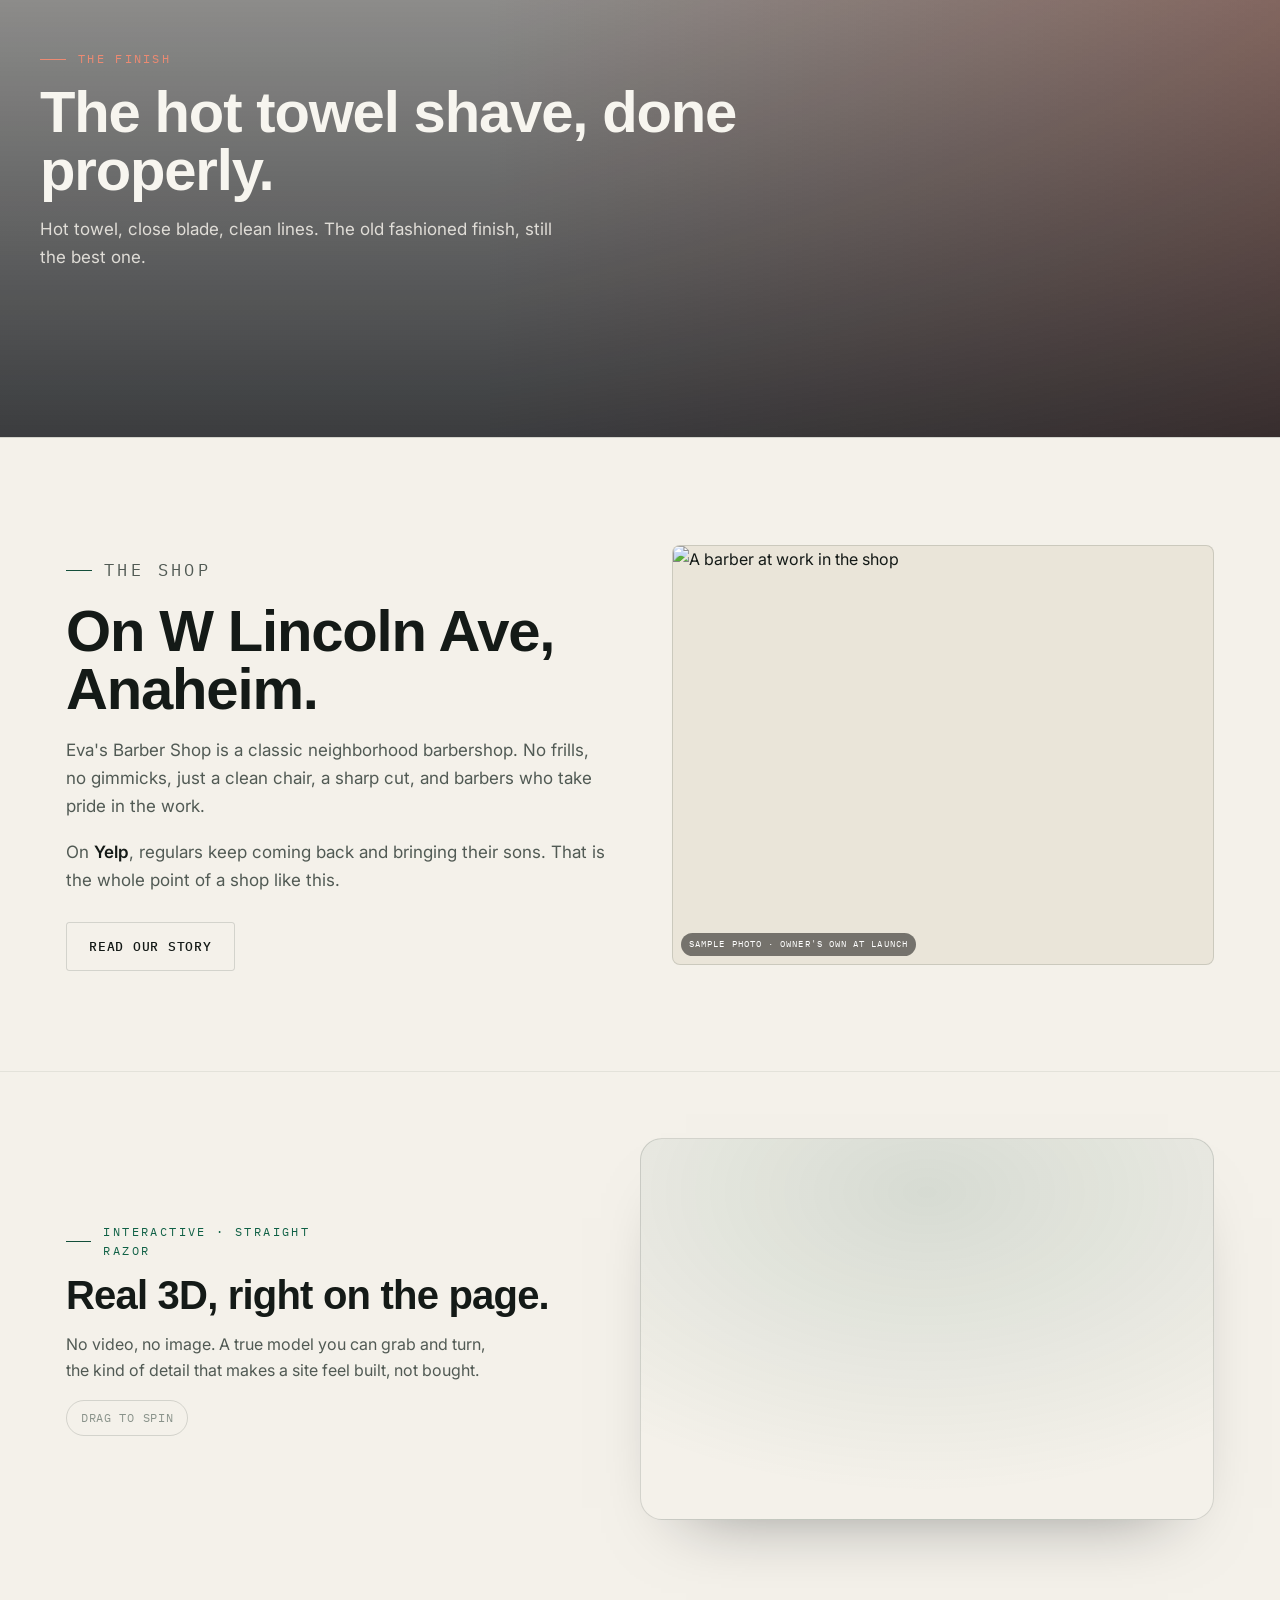
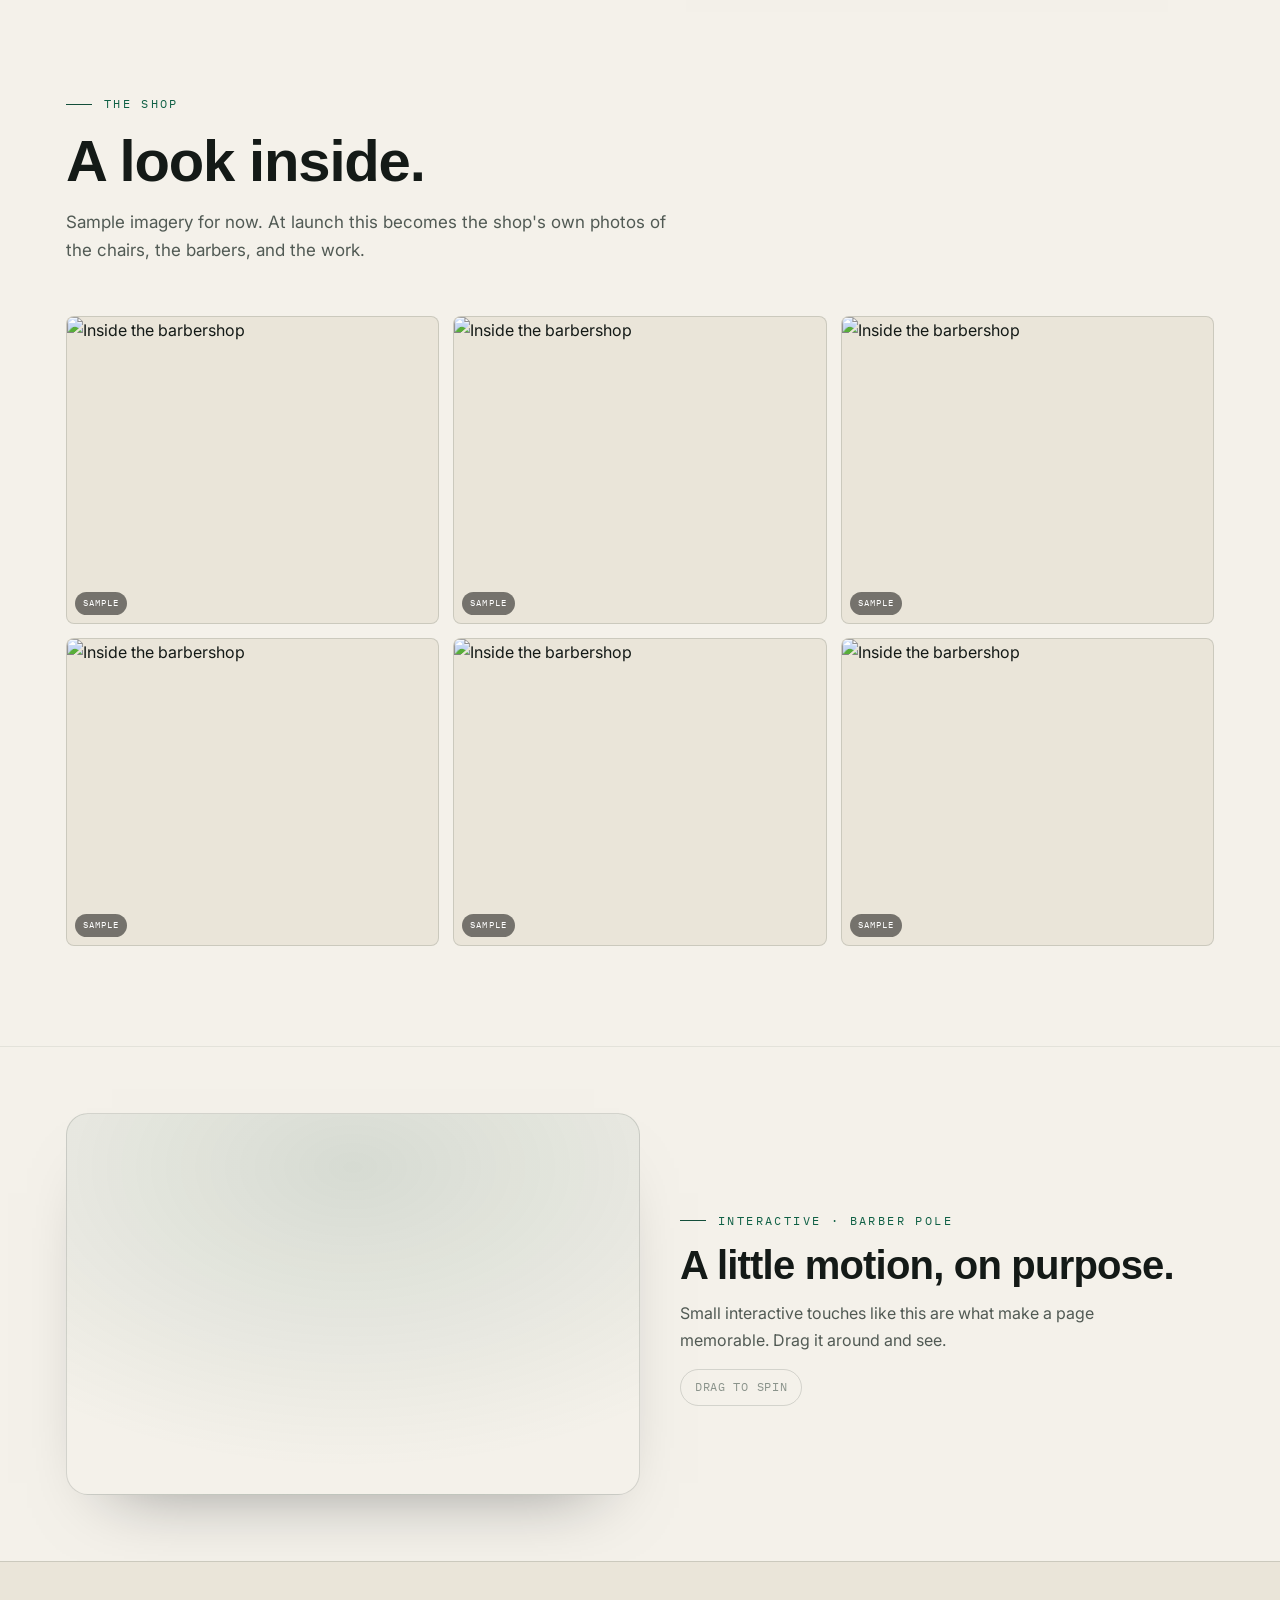
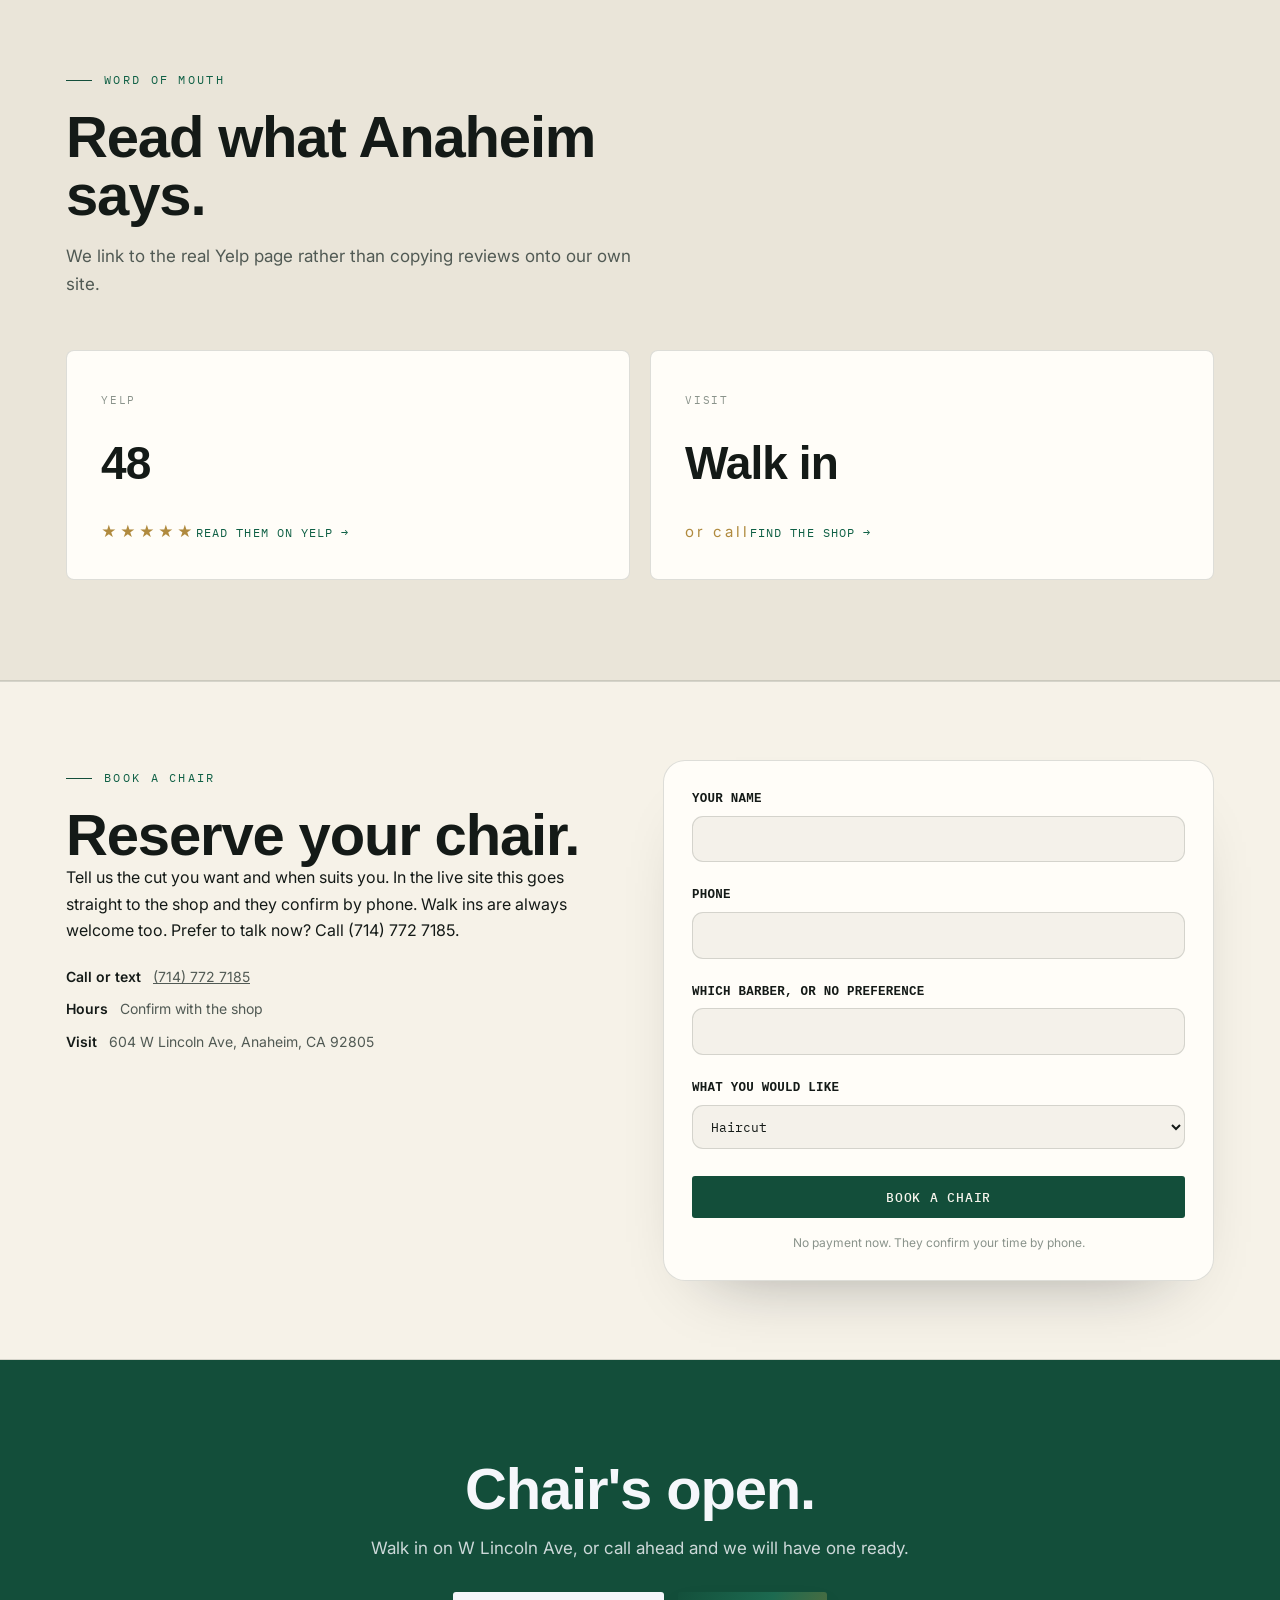
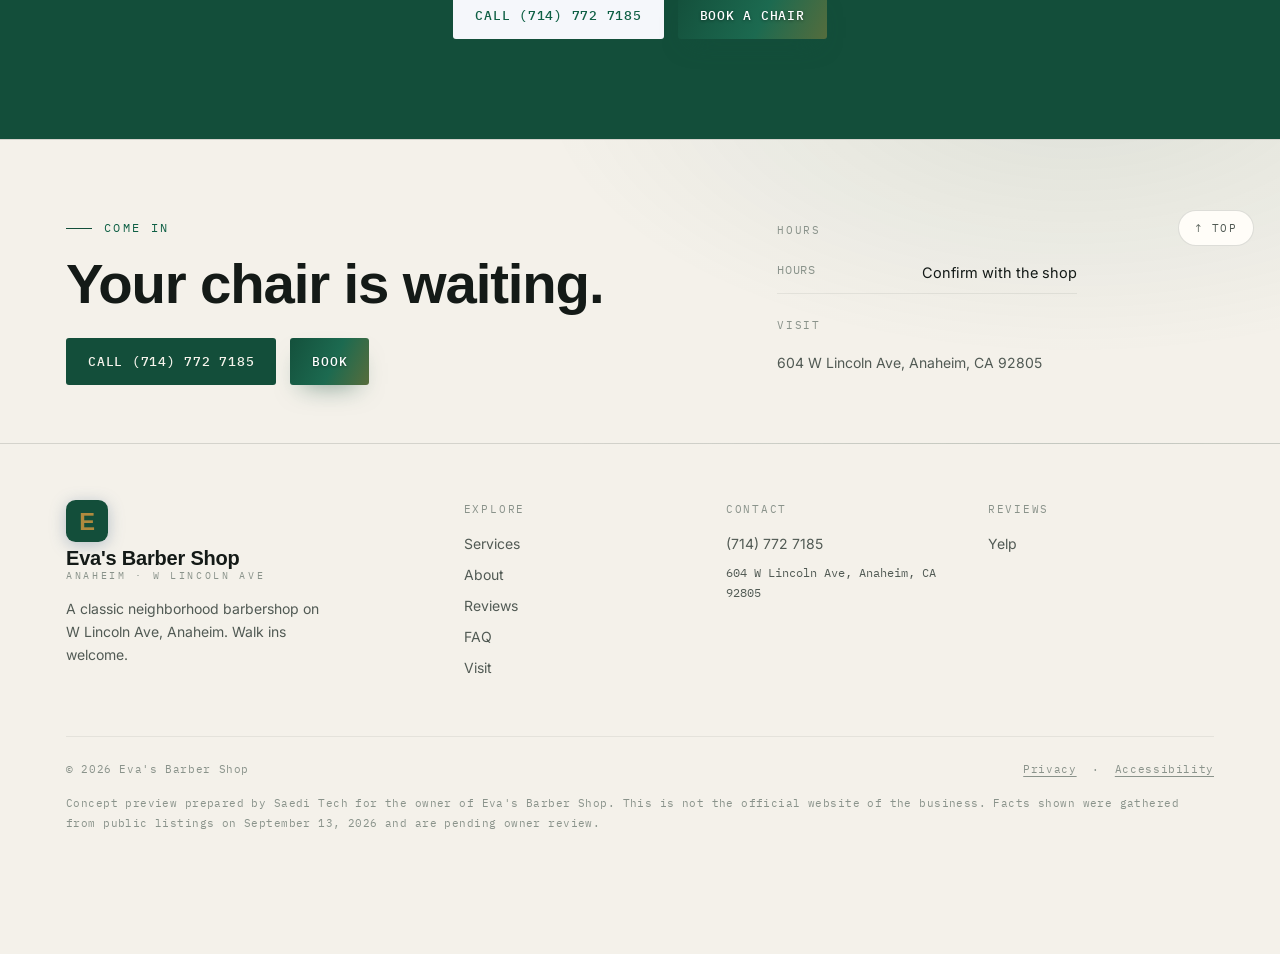
==== commit 82249889: "Fix 3D hero loading, page reveal, spread 3D across page, unique heroes, correct photos Co-Authored-B" ====
--- a/index.html
+++ b/index.html
@@ -165,10 +165,10 @@
   </div>
 </section>
 <section class="ctaband"><div class="wrap"><h2 class="up">Chair's open.</h2><p class="up">Walk in on W Lincoln Ave, or call ahead and we will have one ready.</p><div class="cta up"><a class="btn btn-fill" href="tel:+17147727185">Call (714) 772 7185</a><a class="btn btn-book" href="#book">Book a chair</a></div></div></section>
-</main><script type="module" src="assets/hero3d.js"></script><script type="module" src="assets/objects3d.js?v=2"></script><footer>
+</main><script type="module" src="assets/hero3d.js?v=3"></script><script type="module" src="assets/objects3d.js?v=3"></script><footer>
   <button class="backtop" id="backtop" aria-label="Back to top">↑ Top</button>
   <div class="foot-hero"><div class="wrap"><div class="foot-top">
-    <div class="foot-cta"><p class="kick">Come in</p><h2>Your chair is waiting.</h2><div class="cta"><a class="btn btn-fill" href="tel:+17147727185">Call (714) 772 7185</a><a class="btn btn-line" href="visit.html">Find the shop</a></div></div>
+    <div class="foot-cta"><p class="kick">Come in</p><h2>Your chair is waiting.</h2><div class="cta"><a class="btn btn-fill" href="tel:+17147727185">Call (714) 772 7185</a><a class="btn btn-book" href="index.html#book">Book</a></div></div>
     <div class="foot-hours"><p class="ft">Hours</p><div class="hrow"><span>Hours</span><span>Confirm with the shop</span></div><p class="ft" style="margin-top:22px">Visit</p><p class="addr">604 W Lincoln Ave, Anaheim, CA 92805</p></div>
   </div></div></div>
   <div class="wrap foot-main">
--- a/assets/site.css
+++ b/assets/site.css
@@ -84,7 +84,7 @@
 header.hero{position:relative;min-height:100svh;overflow:hidden}
 .sticky{position:relative;min-height:100svh;overflow:hidden;display:flex;align-items:center;padding:90px 0 44px}
 /* scroll-driven exploded 3D hero */
-header.hero.scroll3d{height:340vh;min-height:0}
+header.hero.scroll3d{height:340vh;min-height:0;overflow:visible}
 header.hero.scroll3d .sticky{position:sticky;top:0;height:100svh;min-height:0;padding:0}
 .callouts{position:absolute;z-index:2;top:50%;left:26px;transform:translateY(-50%);max-width:360px;opacity:0;pointer-events:none;will-change:opacity}
 .callouts h3{font-family:'Archivo',sans-serif;font-weight:800;font-size:clamp(26px,3.2vw,40px);letter-spacing:-.02em;line-height:1.02;margin-bottom:18px}
@@ -409,3 +409,17 @@
 .btn-book:hover{background-position:100% 50%;transform:translateY(-1px);box-shadow:0 18px 32px -12px color-mix(in srgb,var(--indigo) 62%,transparent)}
 .btn-book:active{transform:translateY(0)}
 .navlinks a[href$="#book"],.navlinks a[href$="#book"]:hover{color:var(--shu-tx);font-weight:600}
+
+/* ---- hero overlap fix: reserve header space + fit tall headlines (desktop) ---- */
+@media (min-width:941px){
+  header.hero.scroll3d .sticky{padding:126px 0 64px !important;align-items:center}
+  header.hero.scroll3d h1{font-size:clamp(44px,5.6vw,74px)}
+  .callouts{top:calc(50% + 30px)}
+}
+
+/* ---- prominent animated Book pill in header nav ---- */
+.navlinks a[href$="#book"]{background:linear-gradient(115deg,var(--indigo),var(--shu));color:#fff !important;padding:9px 18px;border-radius:40px;text-shadow:0 1px 2px rgba(0,0,0,.3);box-shadow:0 8px 18px -9px color-mix(in srgb,var(--indigo) 55%,transparent);background-size:160% 160%;background-position:0% 50%;transition:background-position .55s var(--ease),transform .2s,box-shadow .3s}
+.navlinks a[href$="#book"]:hover{background-position:100% 50%;transform:translateY(-1px);box-shadow:0 12px 22px -9px color-mix(in srgb,var(--indigo) 62%,transparent)}
+.navlinks a[href$="#book"]::after{display:none !important}
+/* ---- footer reveal + CTA polish ---- */
+.foot-hero .foot-cta h2{transition:transform .7s var(--ease),opacity .7s var(--ease)}
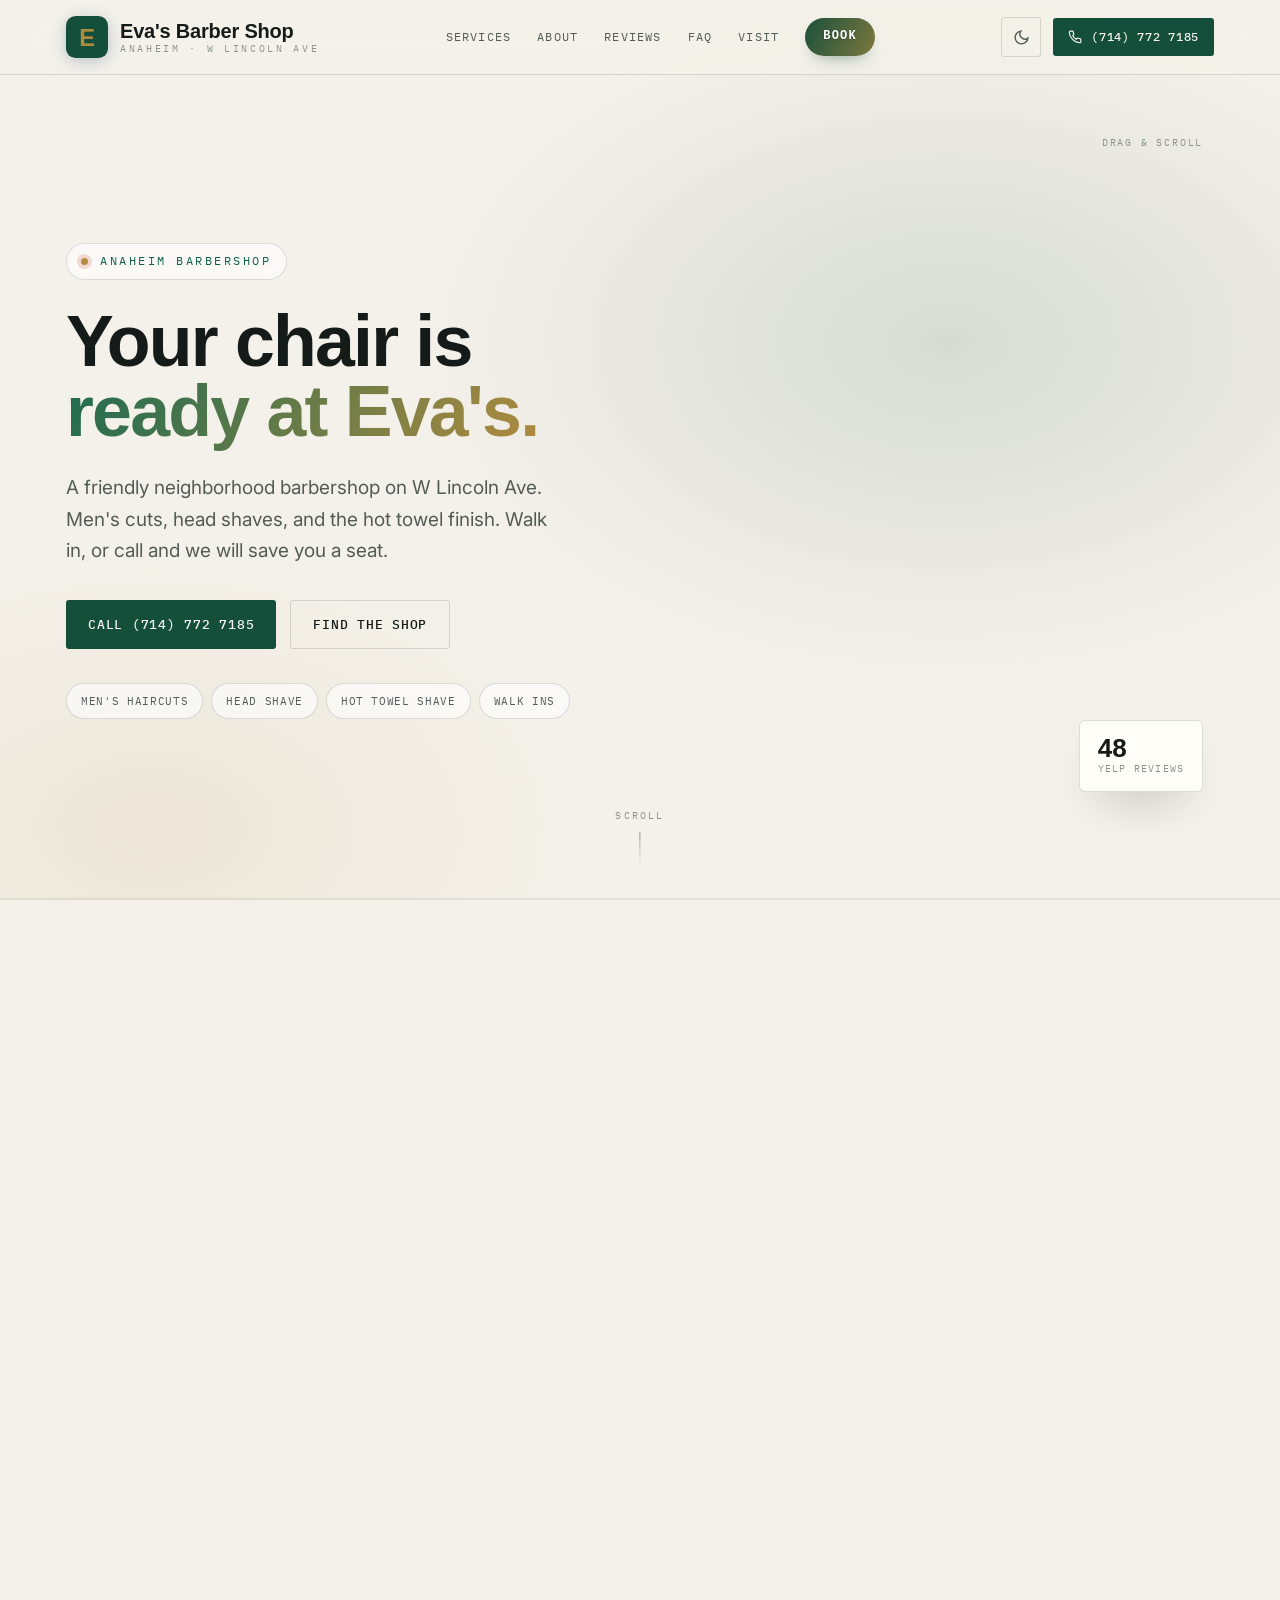
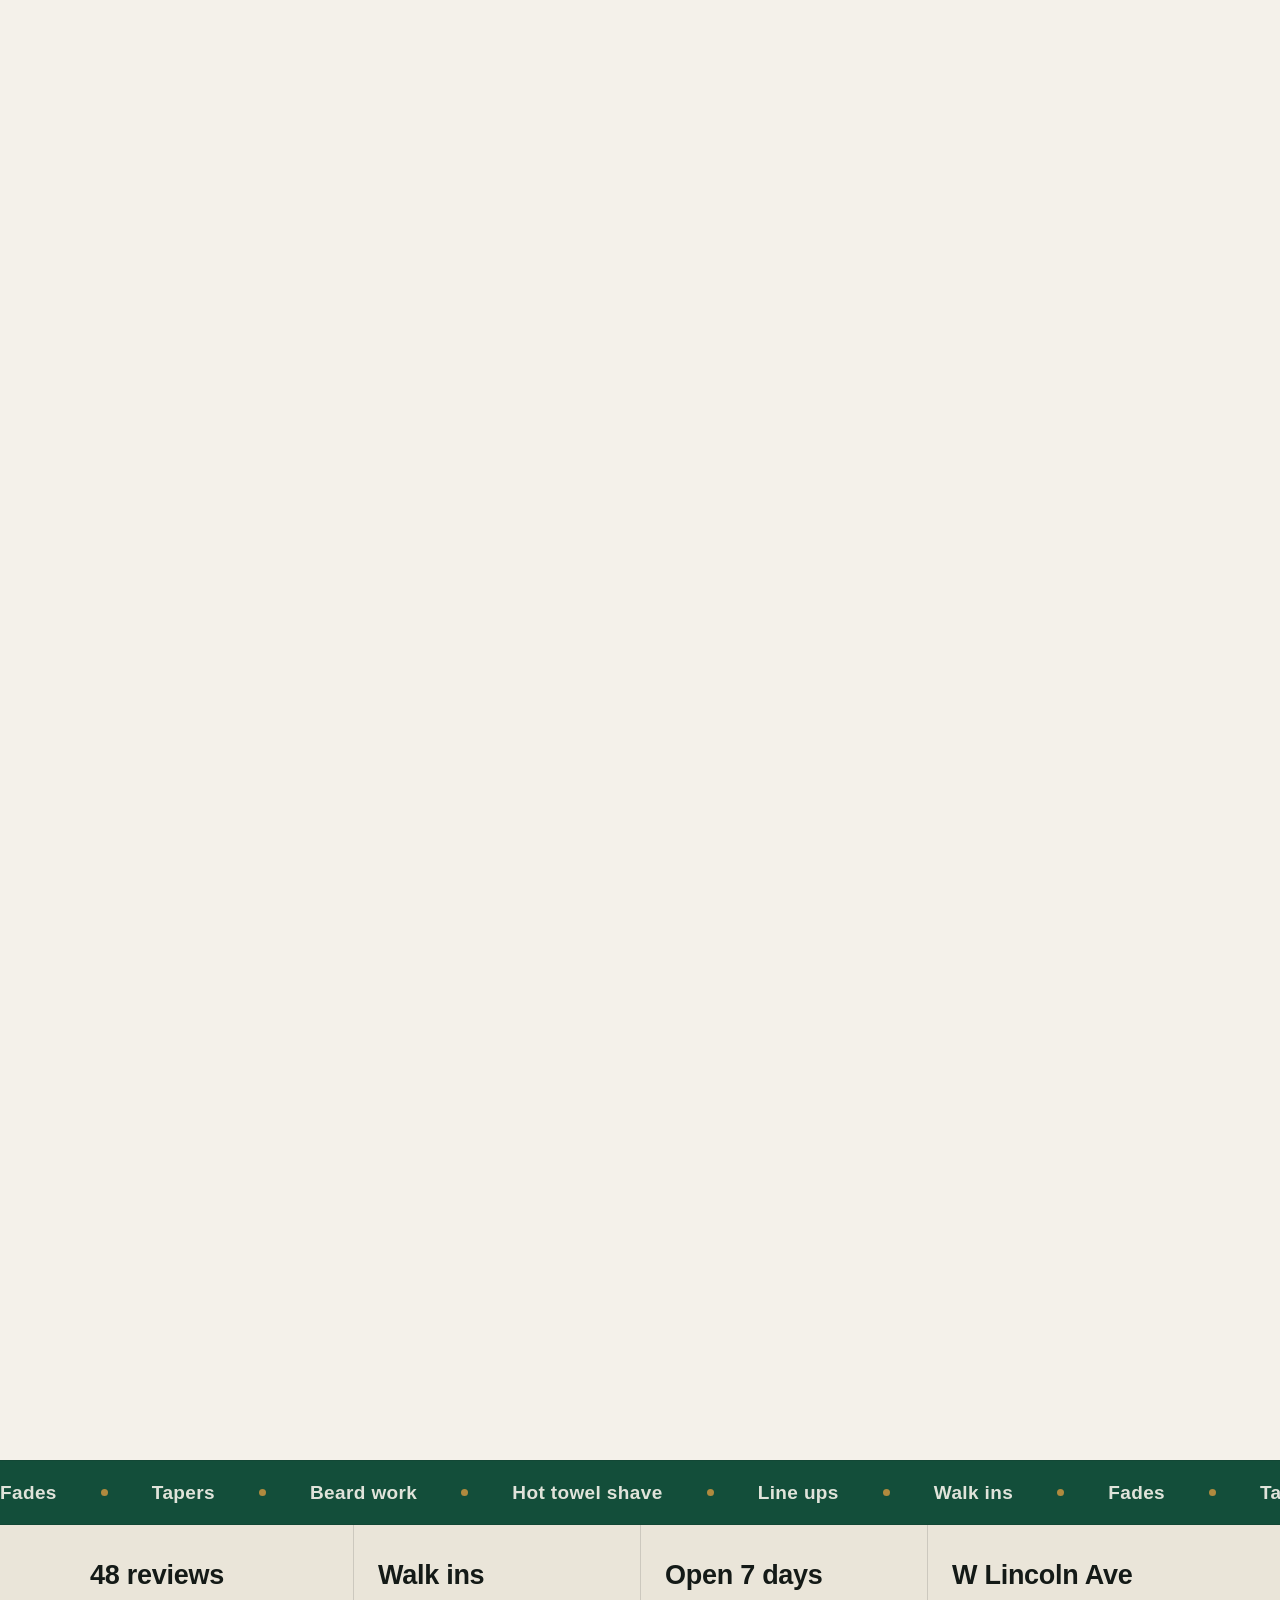
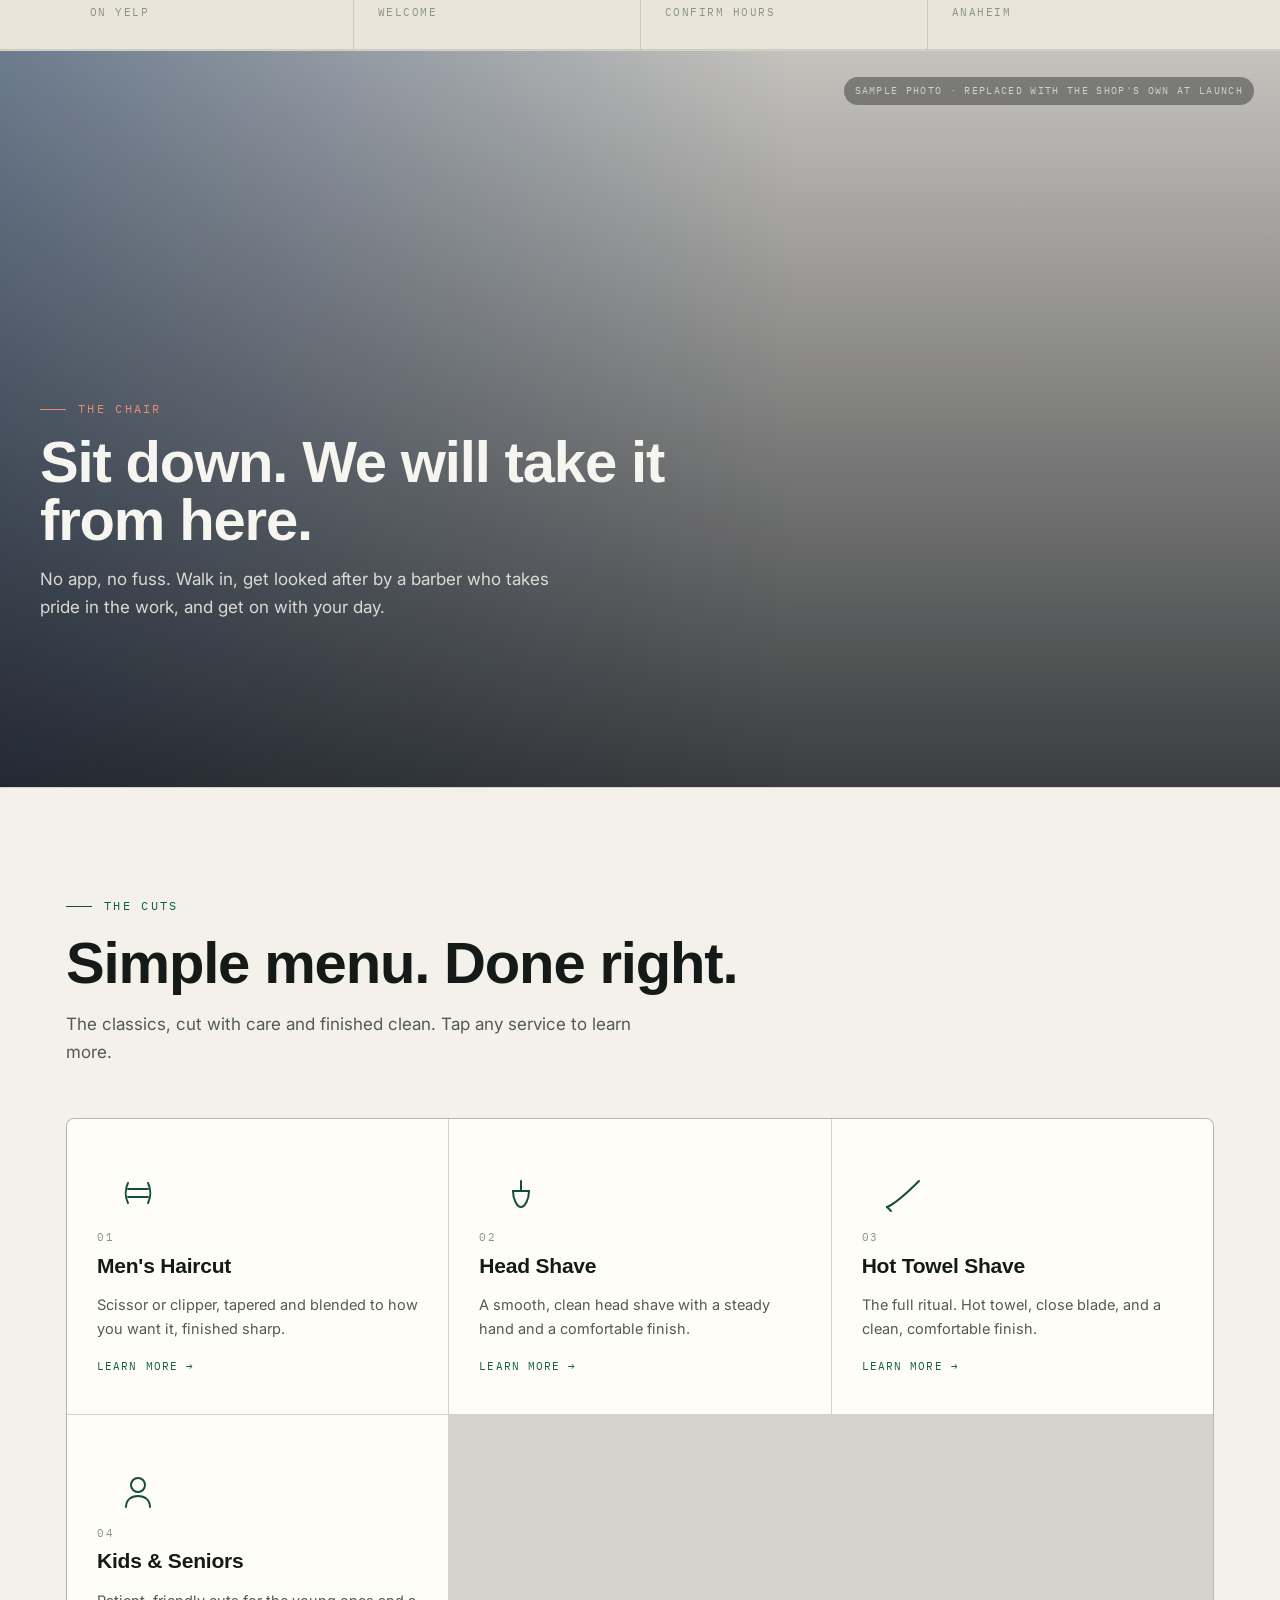
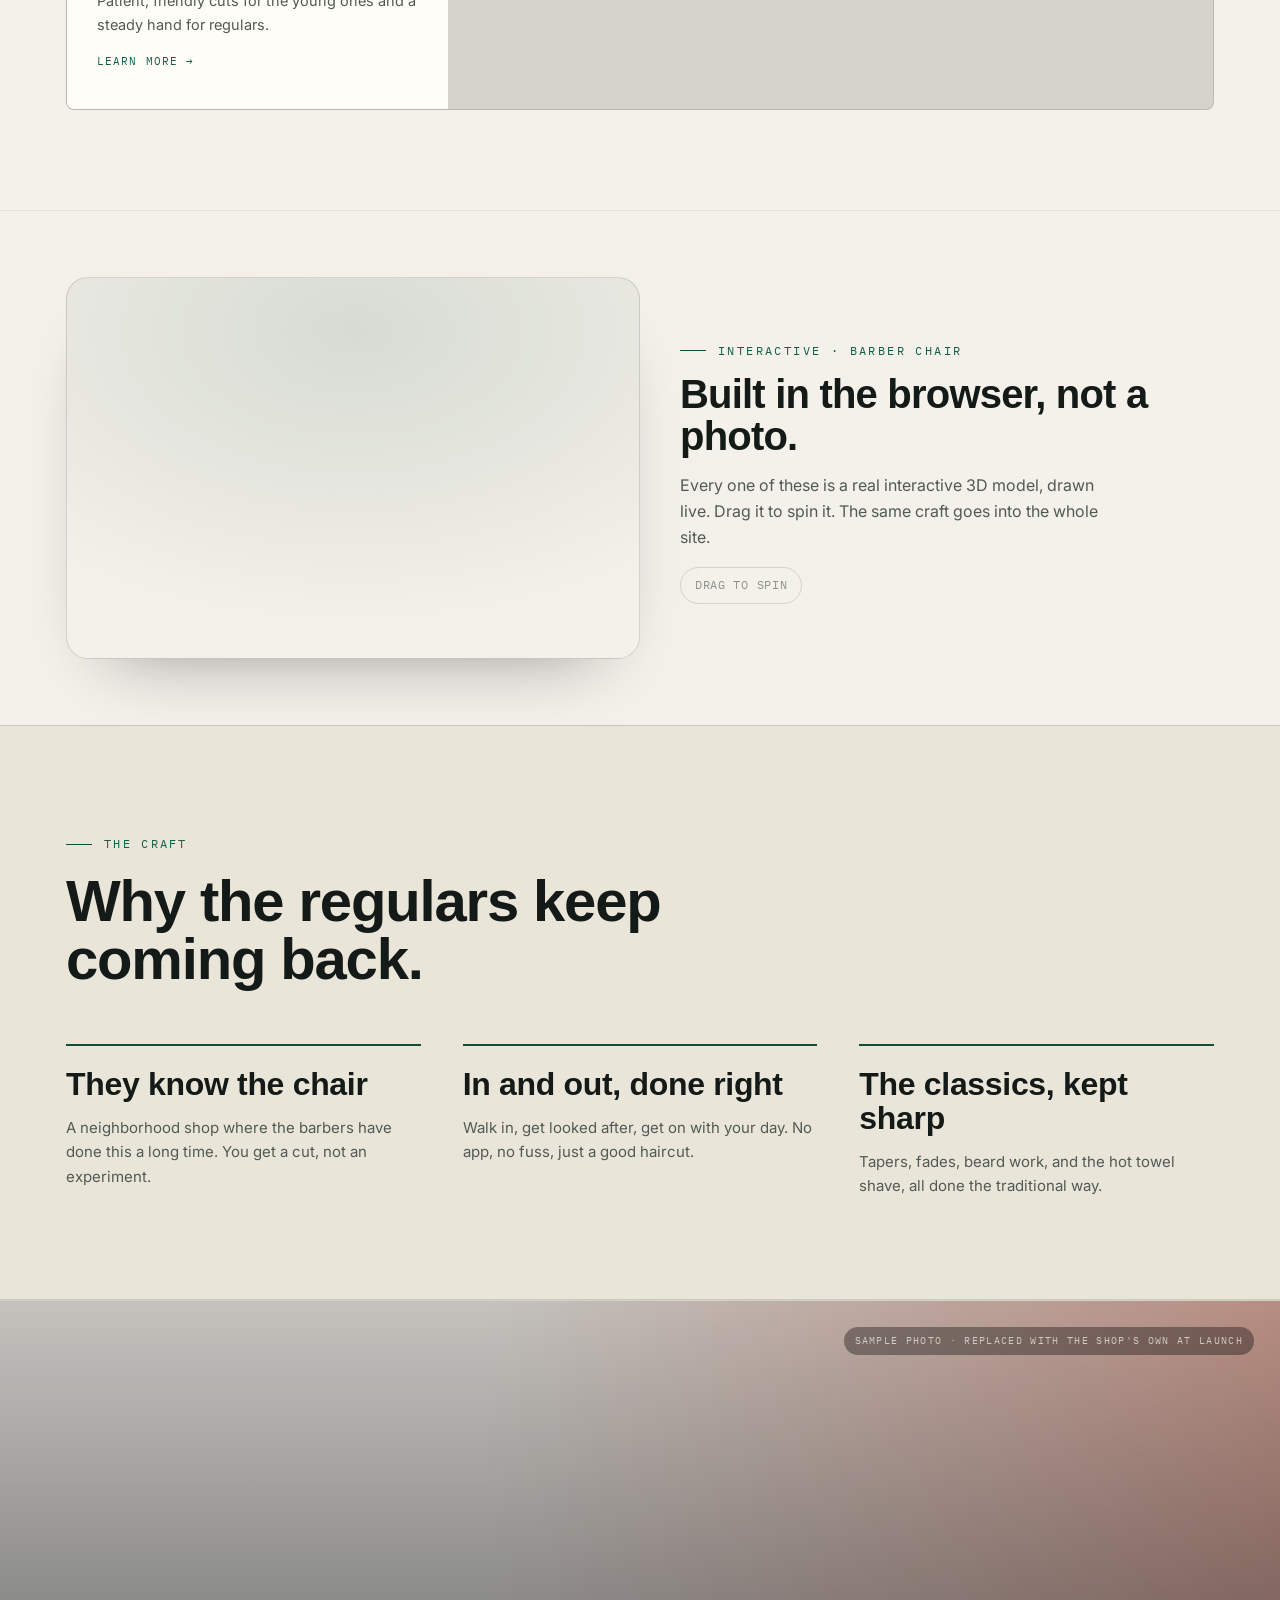
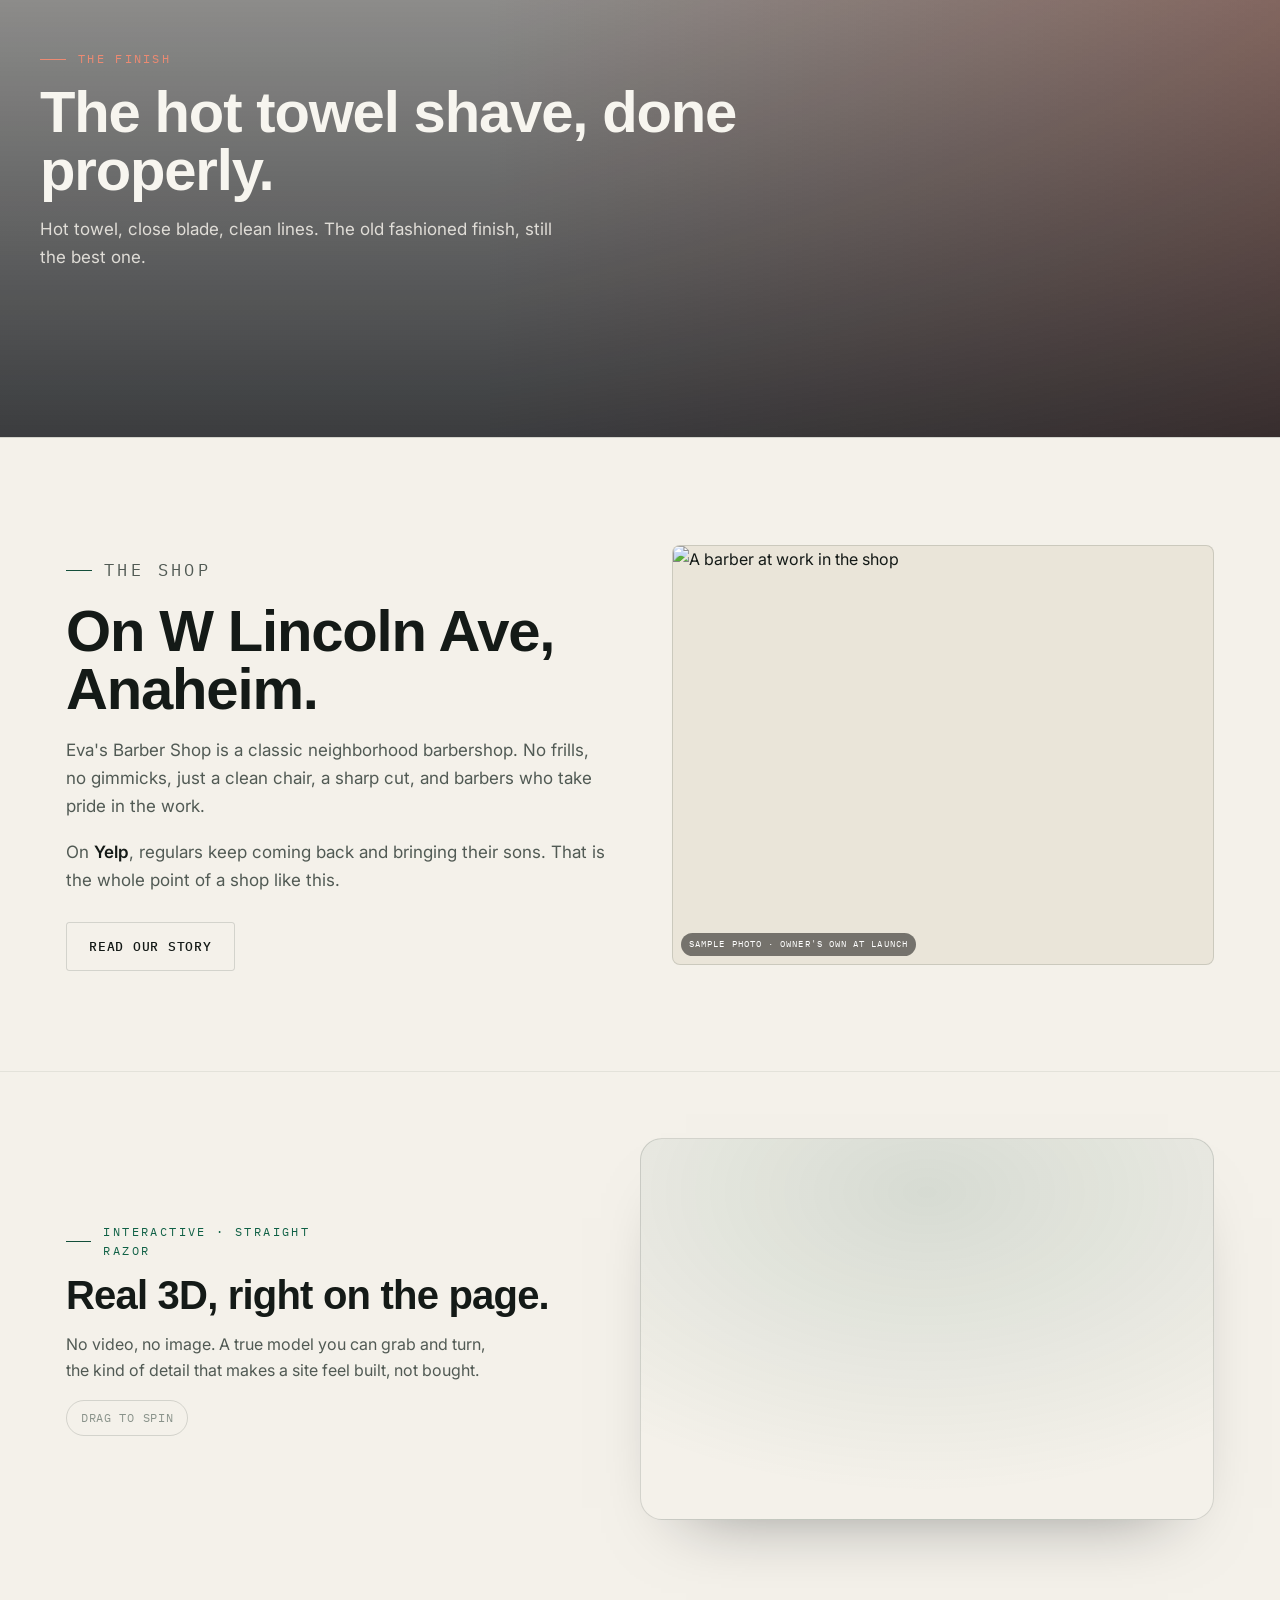
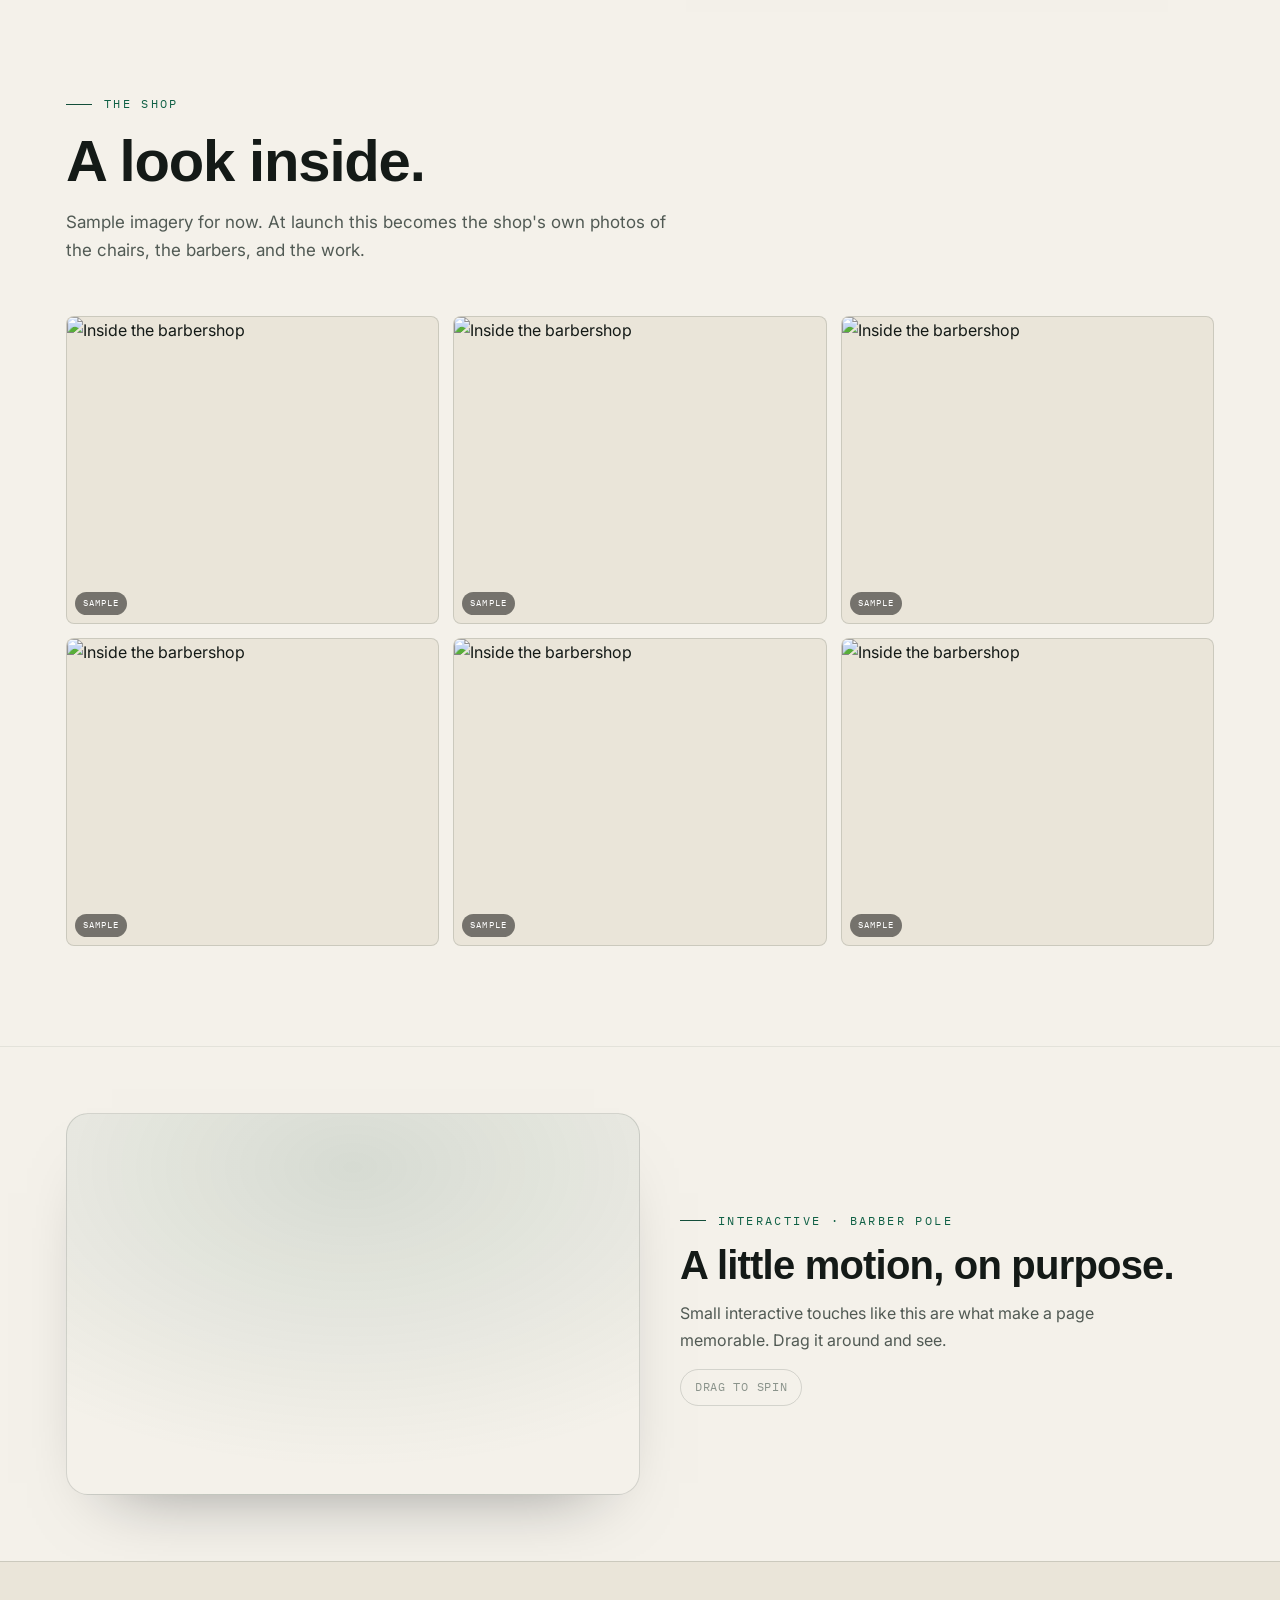
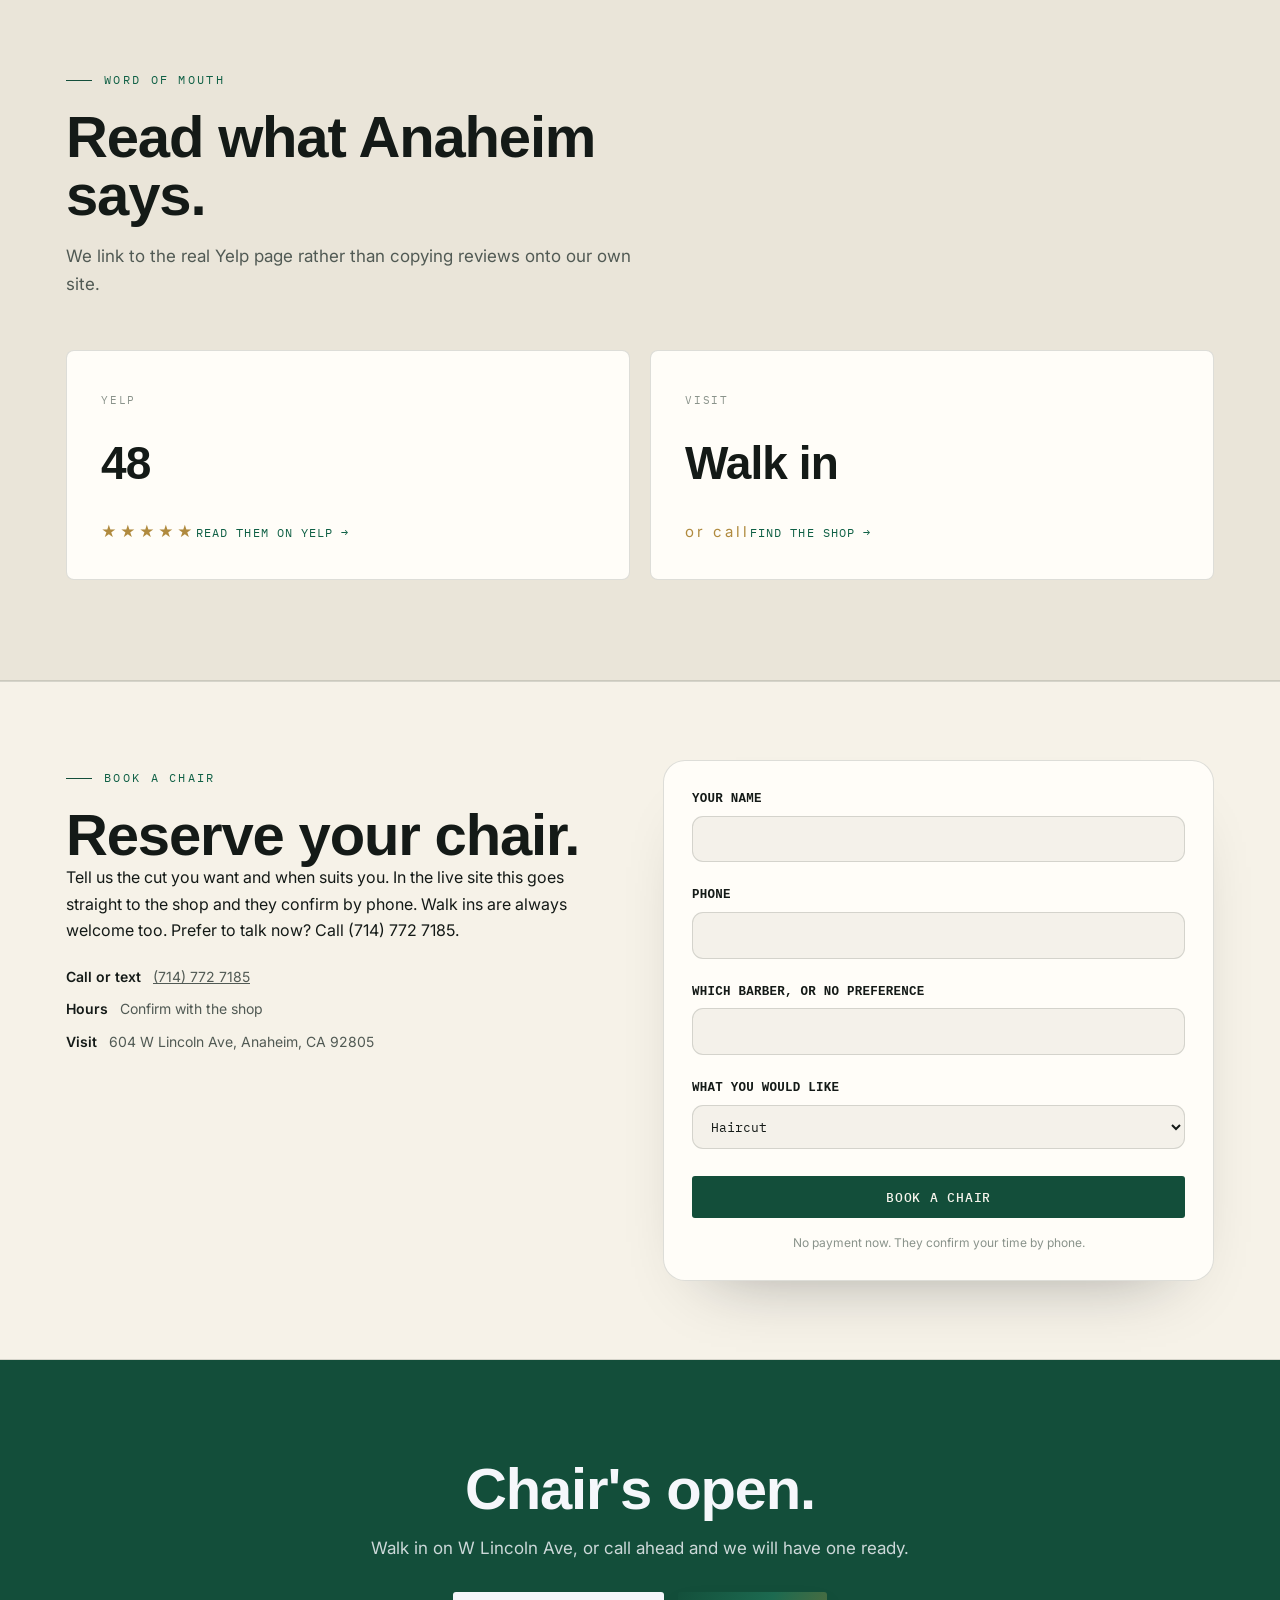
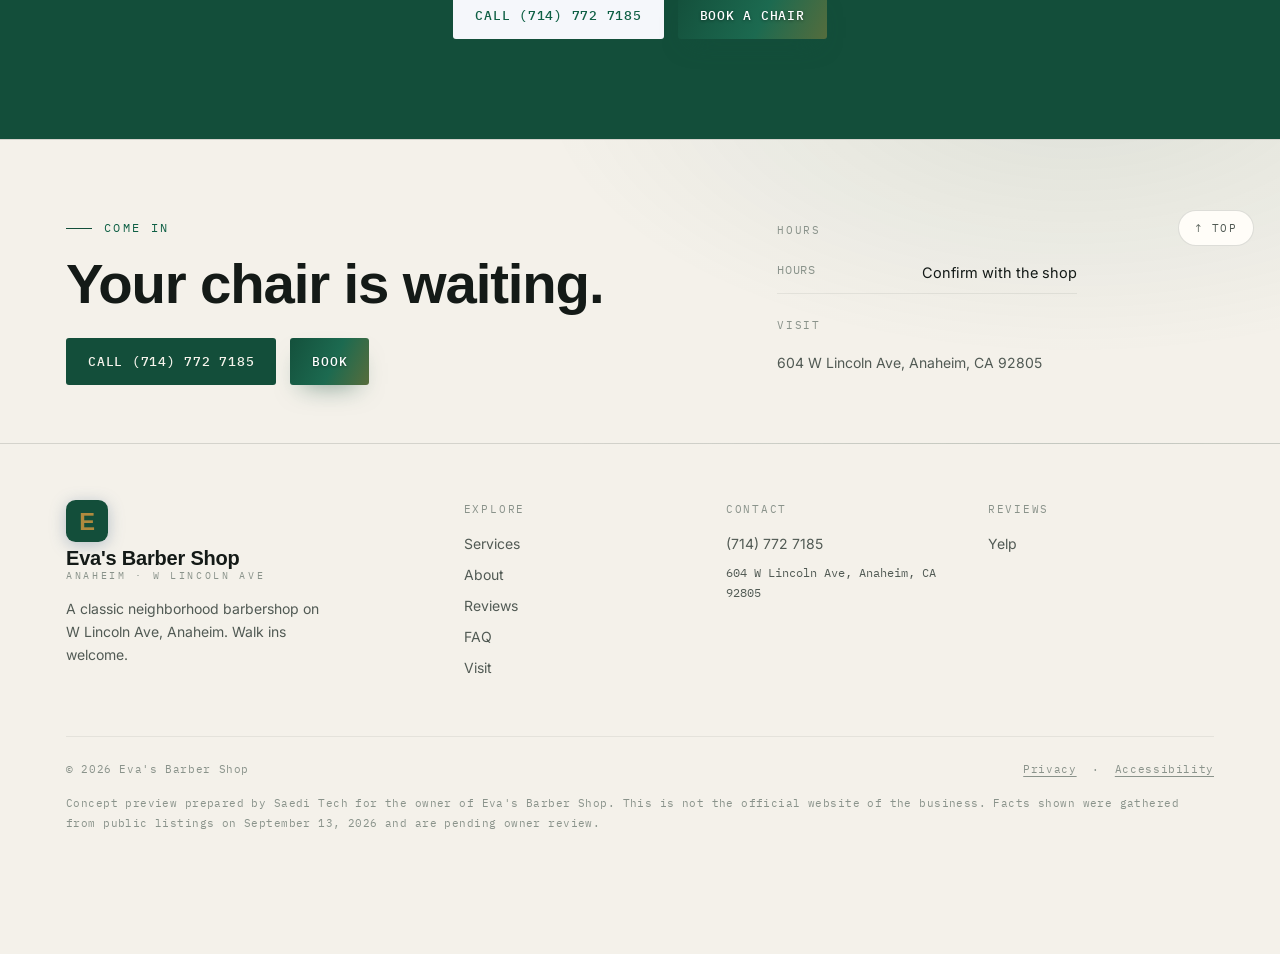
==== commit 37e98cd4: "Fix 3D hero loading, page reveal, spread 3D across page, unique heroes, correct photos Co-Authored-B" ====
--- a/index.html
+++ b/index.html
@@ -16,7 +16,7 @@
 </head>
 <body>
 <a class="skip" href="#main">Skip to content</a>
-<header class="sitehead" id="sitehead"><div class="topbar"><div class="wrap tbin"><span class="tb-l"><b>Neighborhood barbershop</b> · Anaheim</span><span class="tb-r"><span>Walk ins welcome</span><span class="dot2"></span><a href="tel:+17147727185">(714) 772 7185</a></span></div></div>
+<header class="sitehead" id="sitehead">
 <nav class="top" aria-label="Main">
   <div class="wrap navin">
     <a class="logo" href="index.html" aria-label="Eva's Barber Shop, home"><svg class="emblem" viewBox="0 0 48 48" aria-hidden="true"><rect width="48" height="48" rx="11" fill="var(--indigo)"/><text x="24" y="34" font-size="27" text-anchor="middle" fill="var(--shu)" font-family="Archivo,sans-serif" font-weight="800">E</text></svg><span class="wm"><span class="n">Eva's Barber Shop</span><span class="s">Anaheim · W Lincoln Ave</span></span></a>
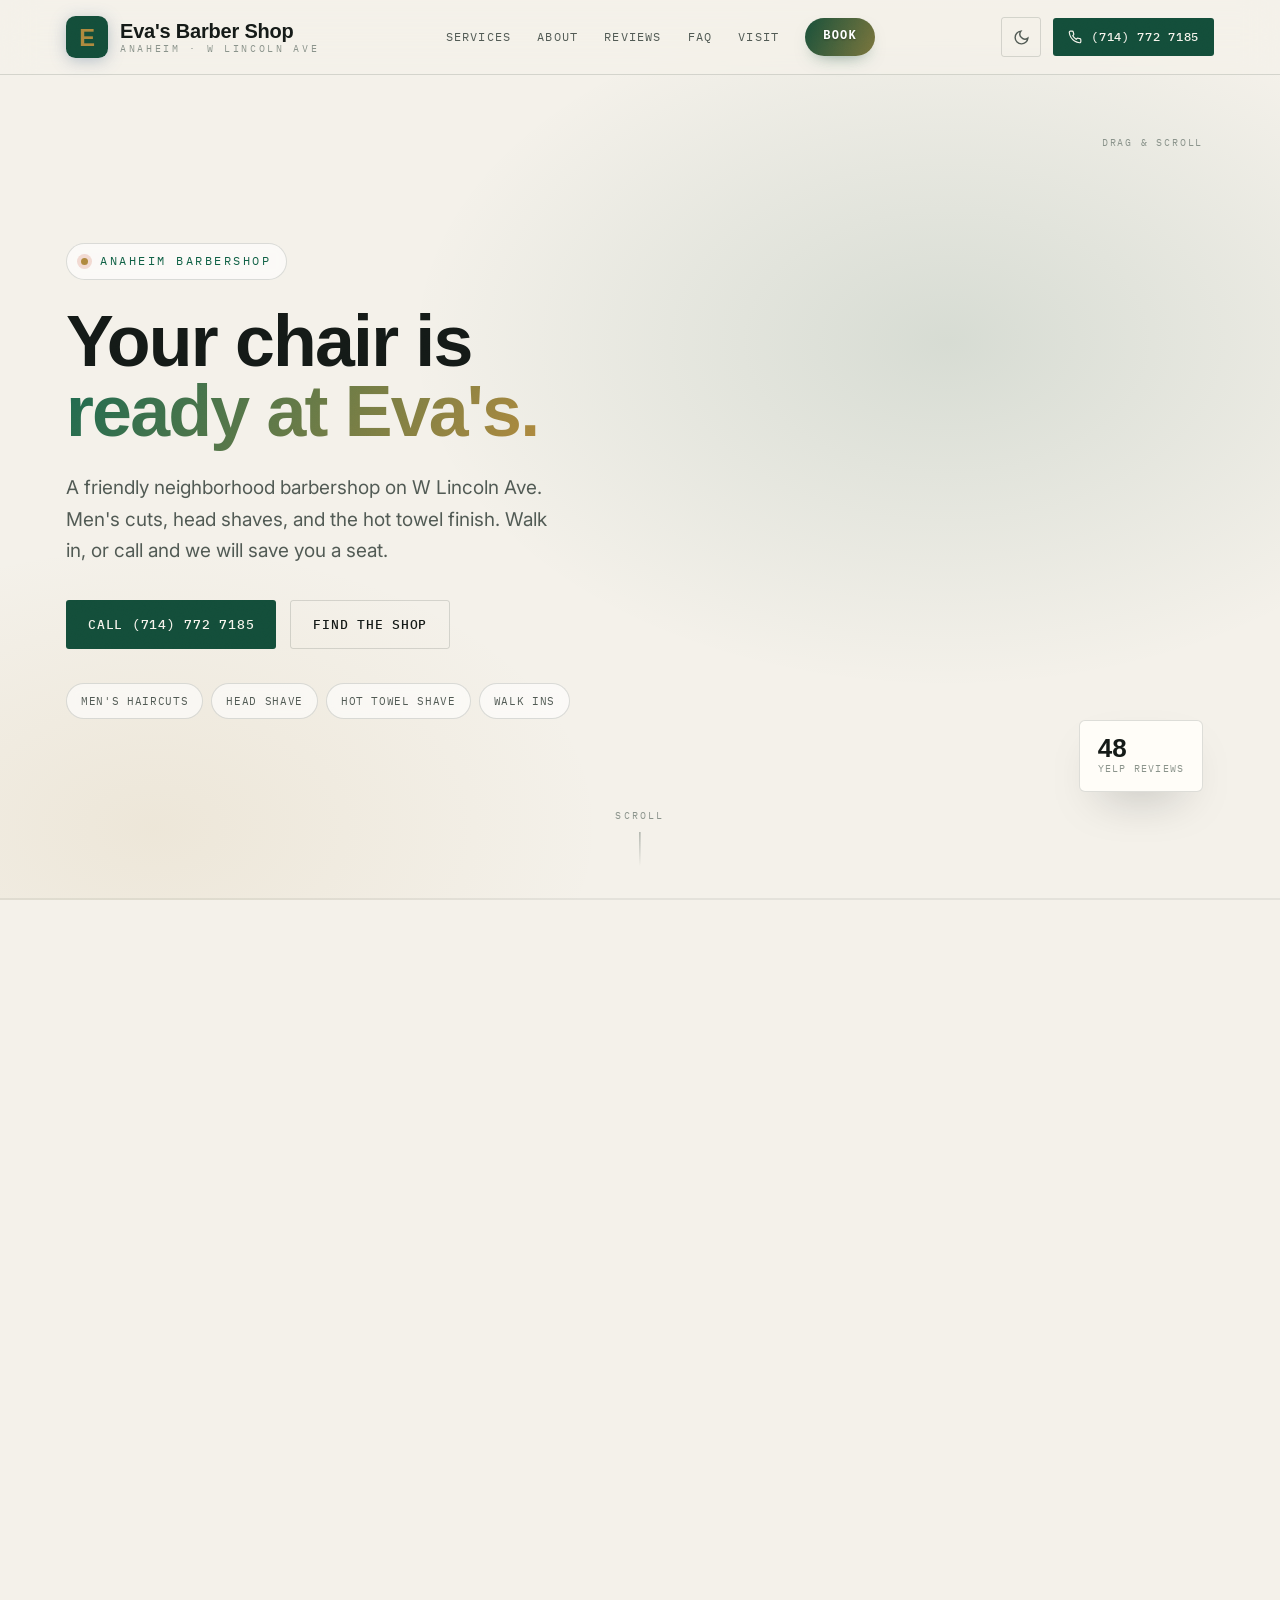
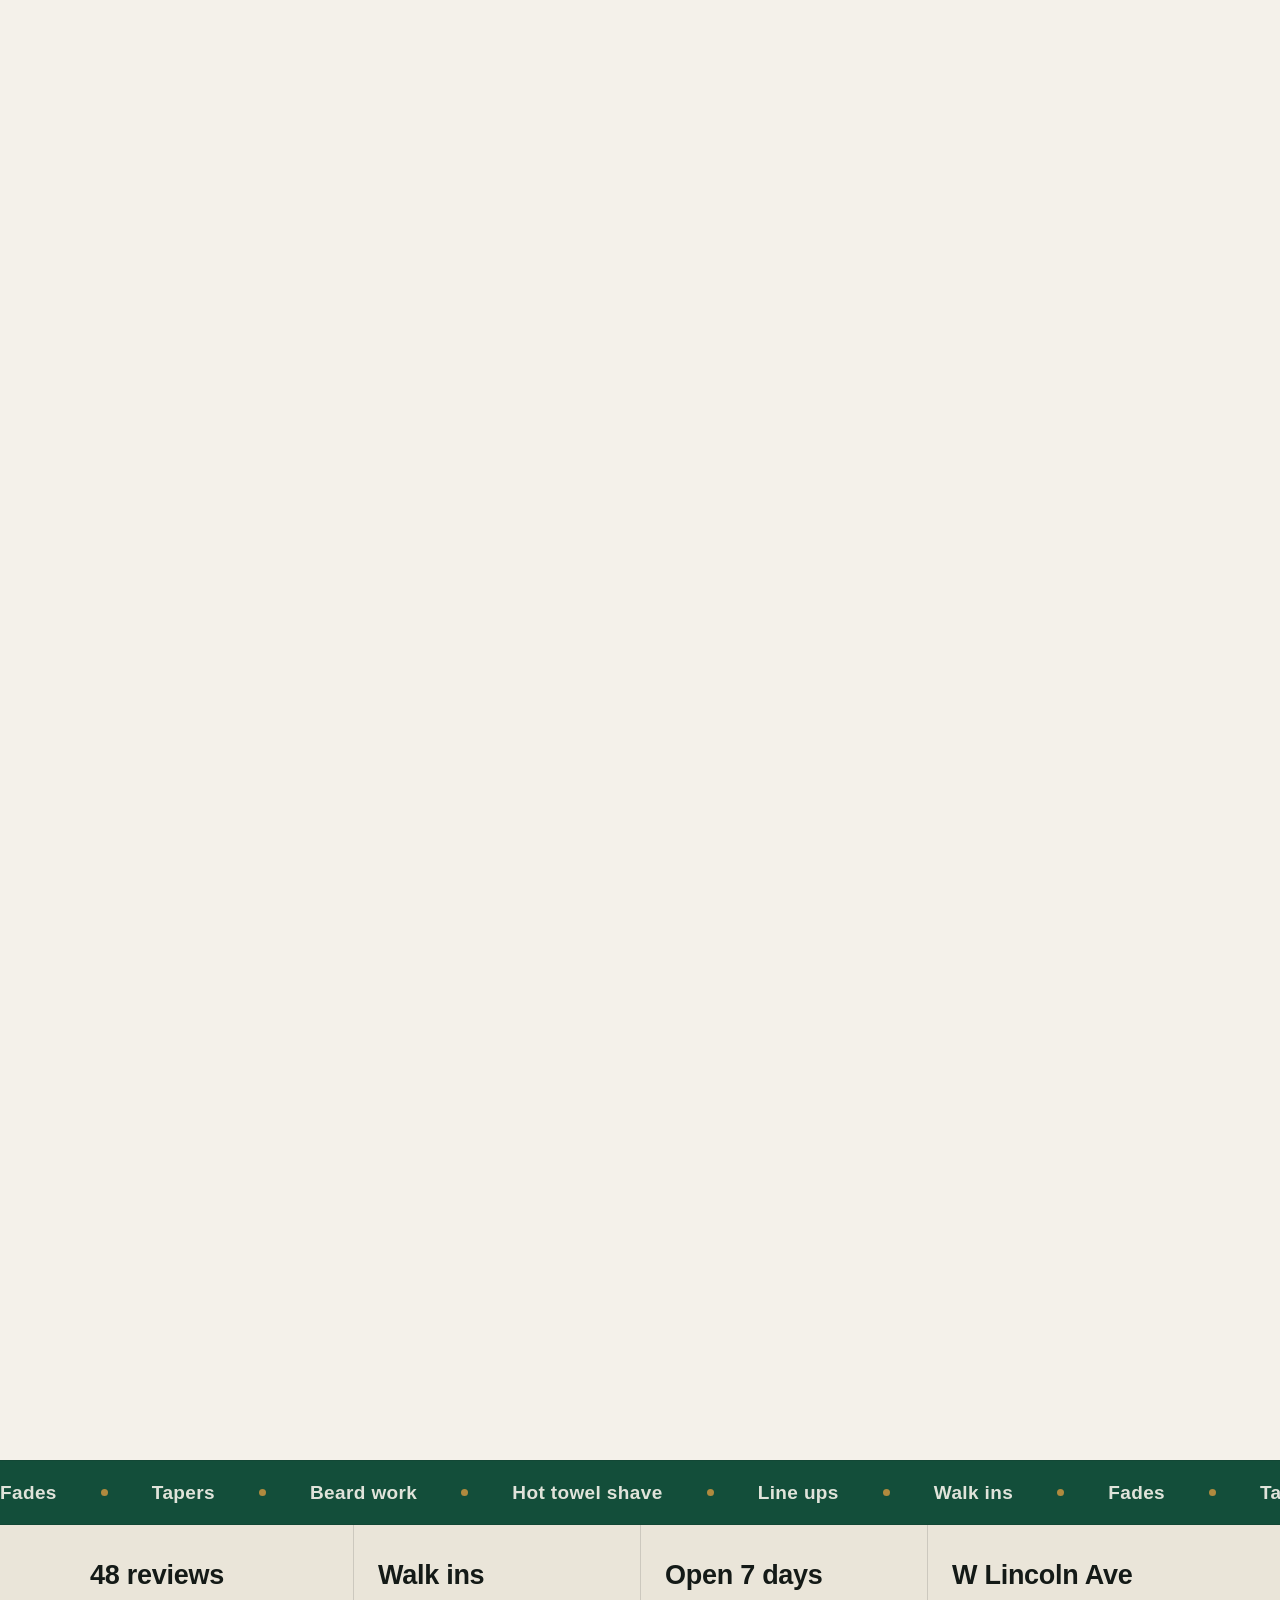
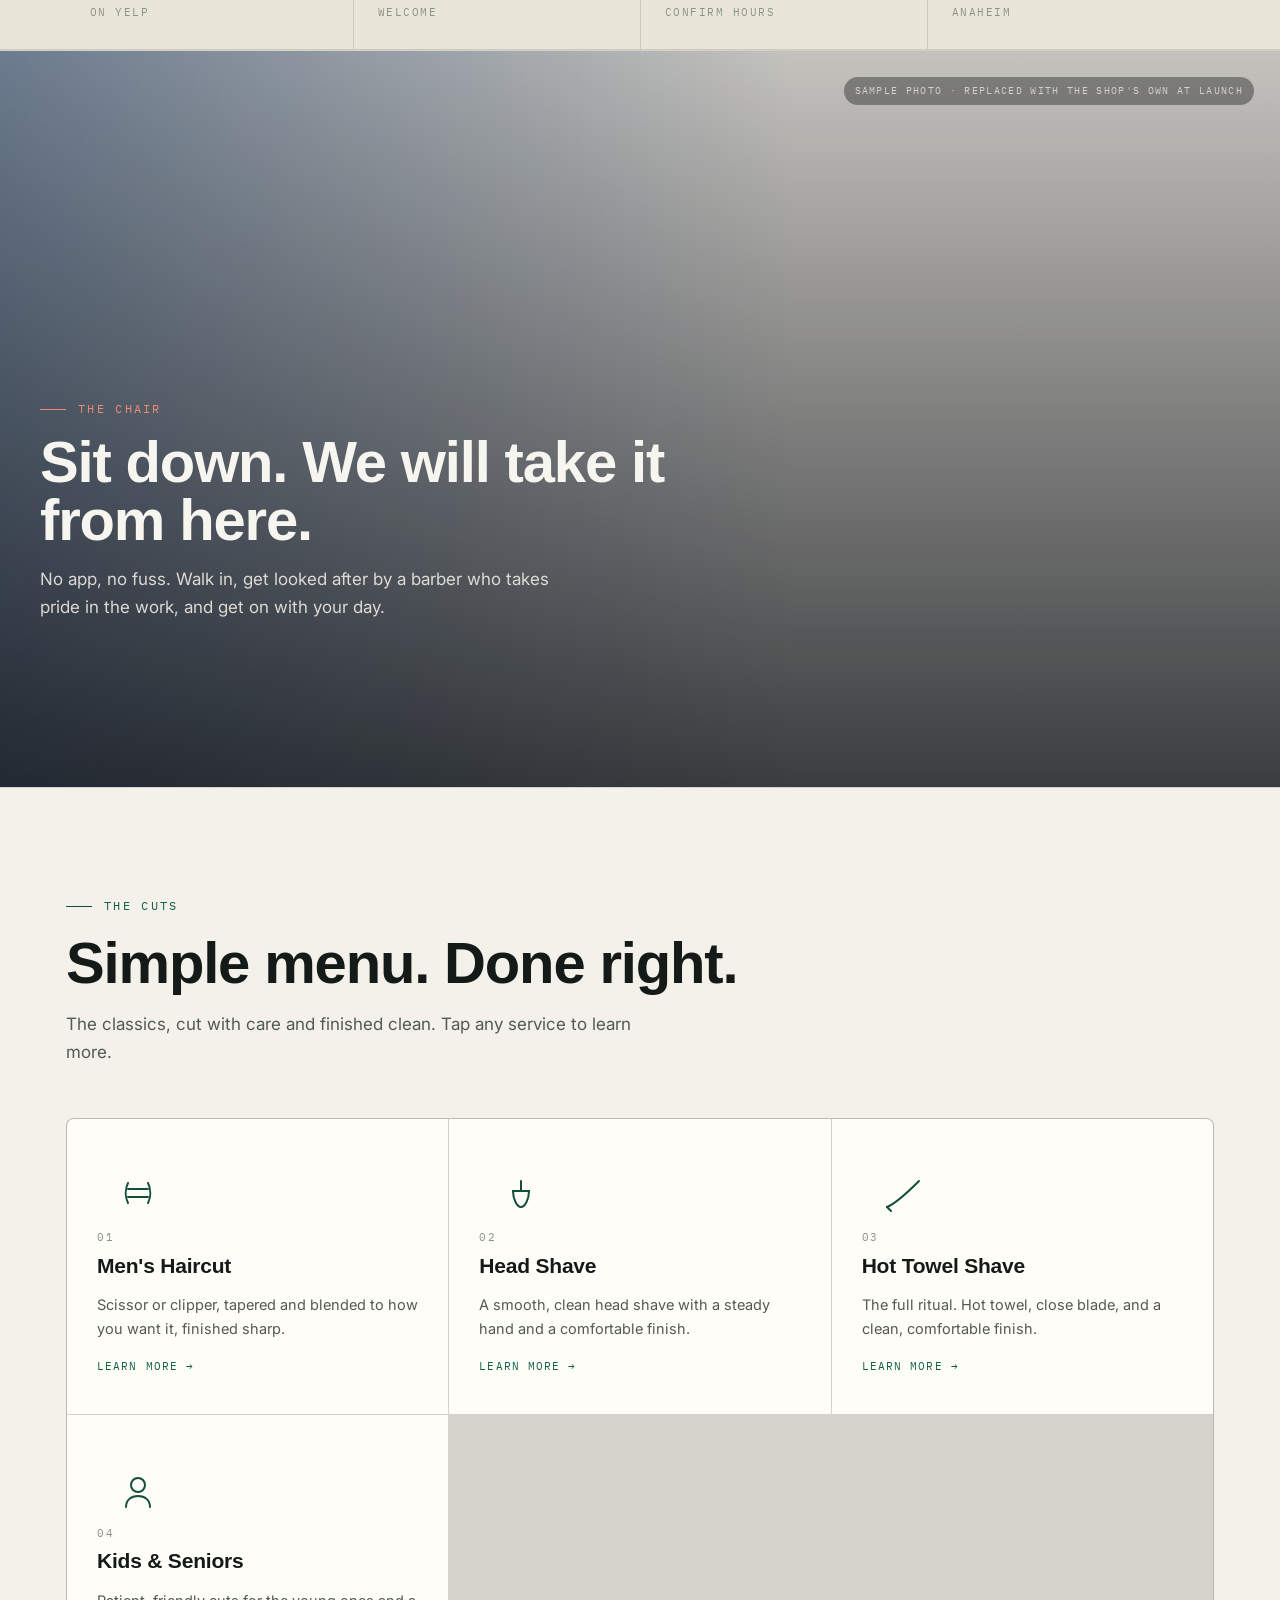
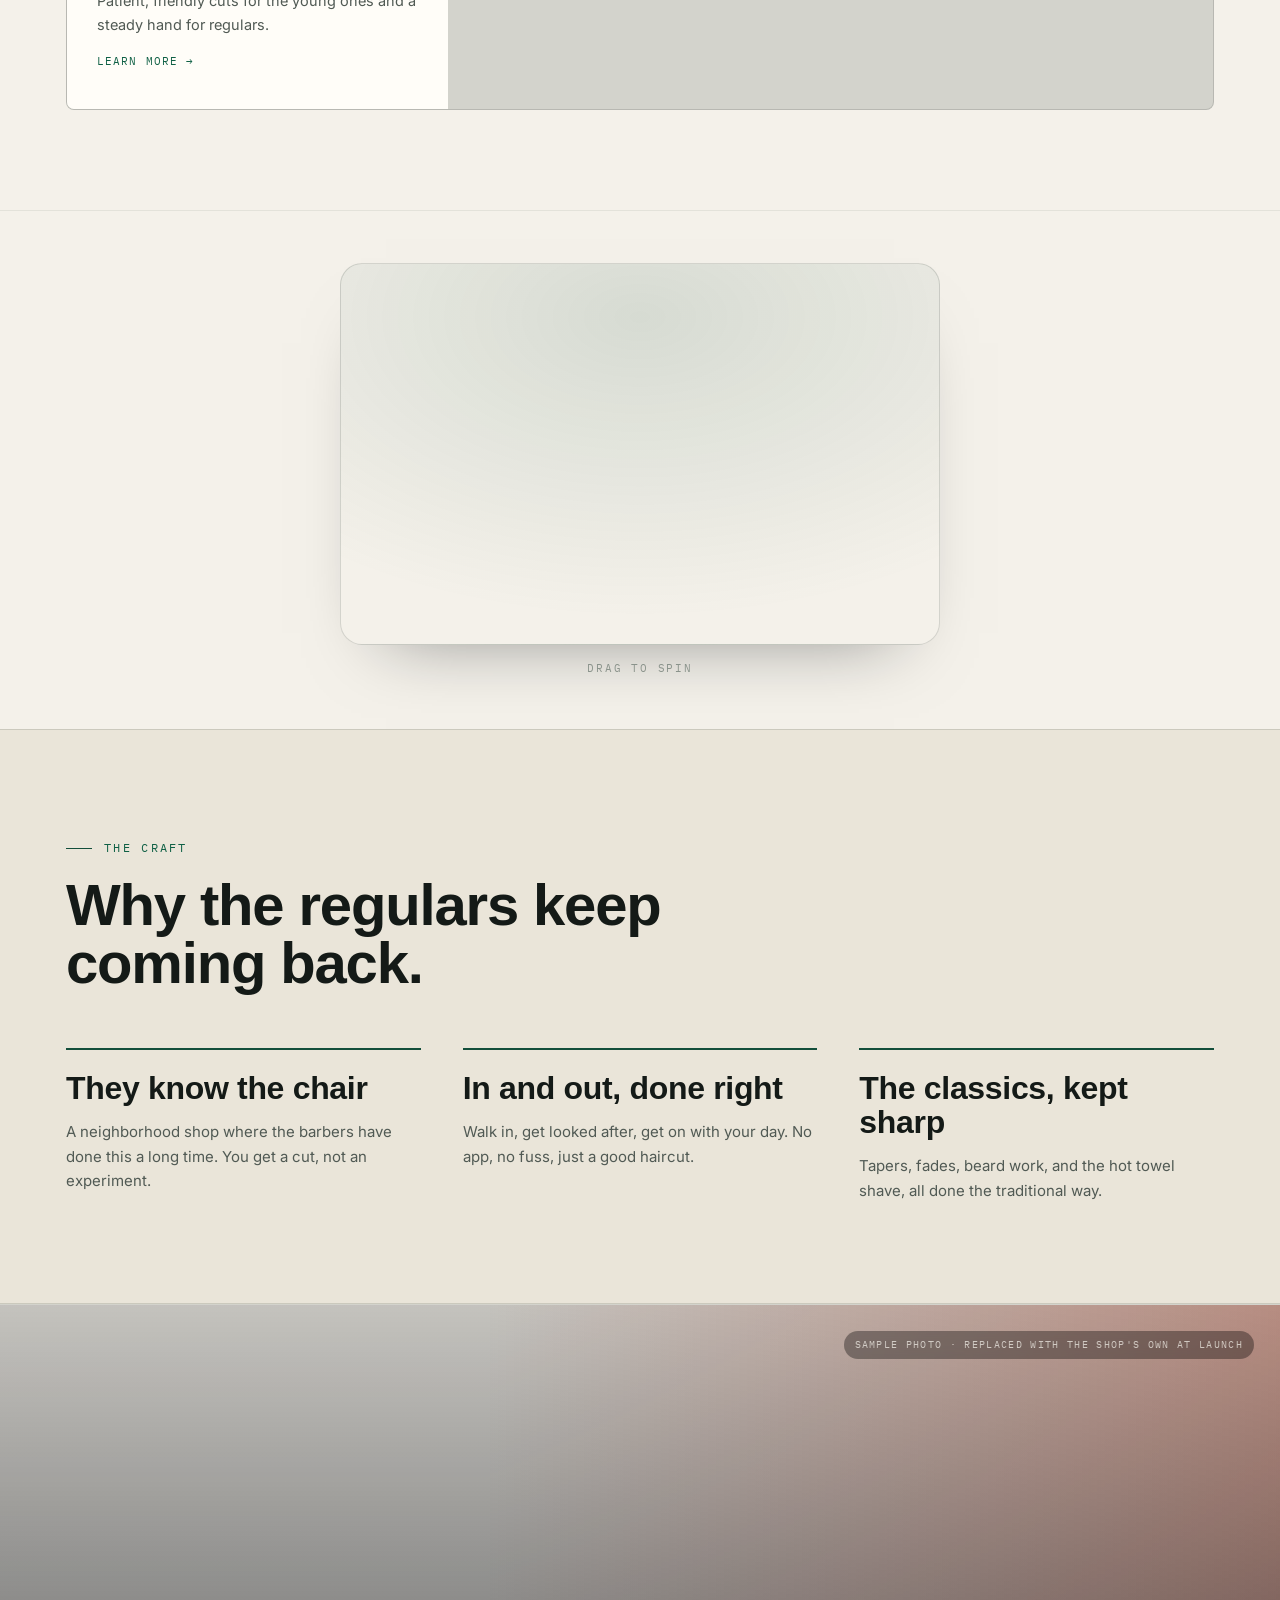
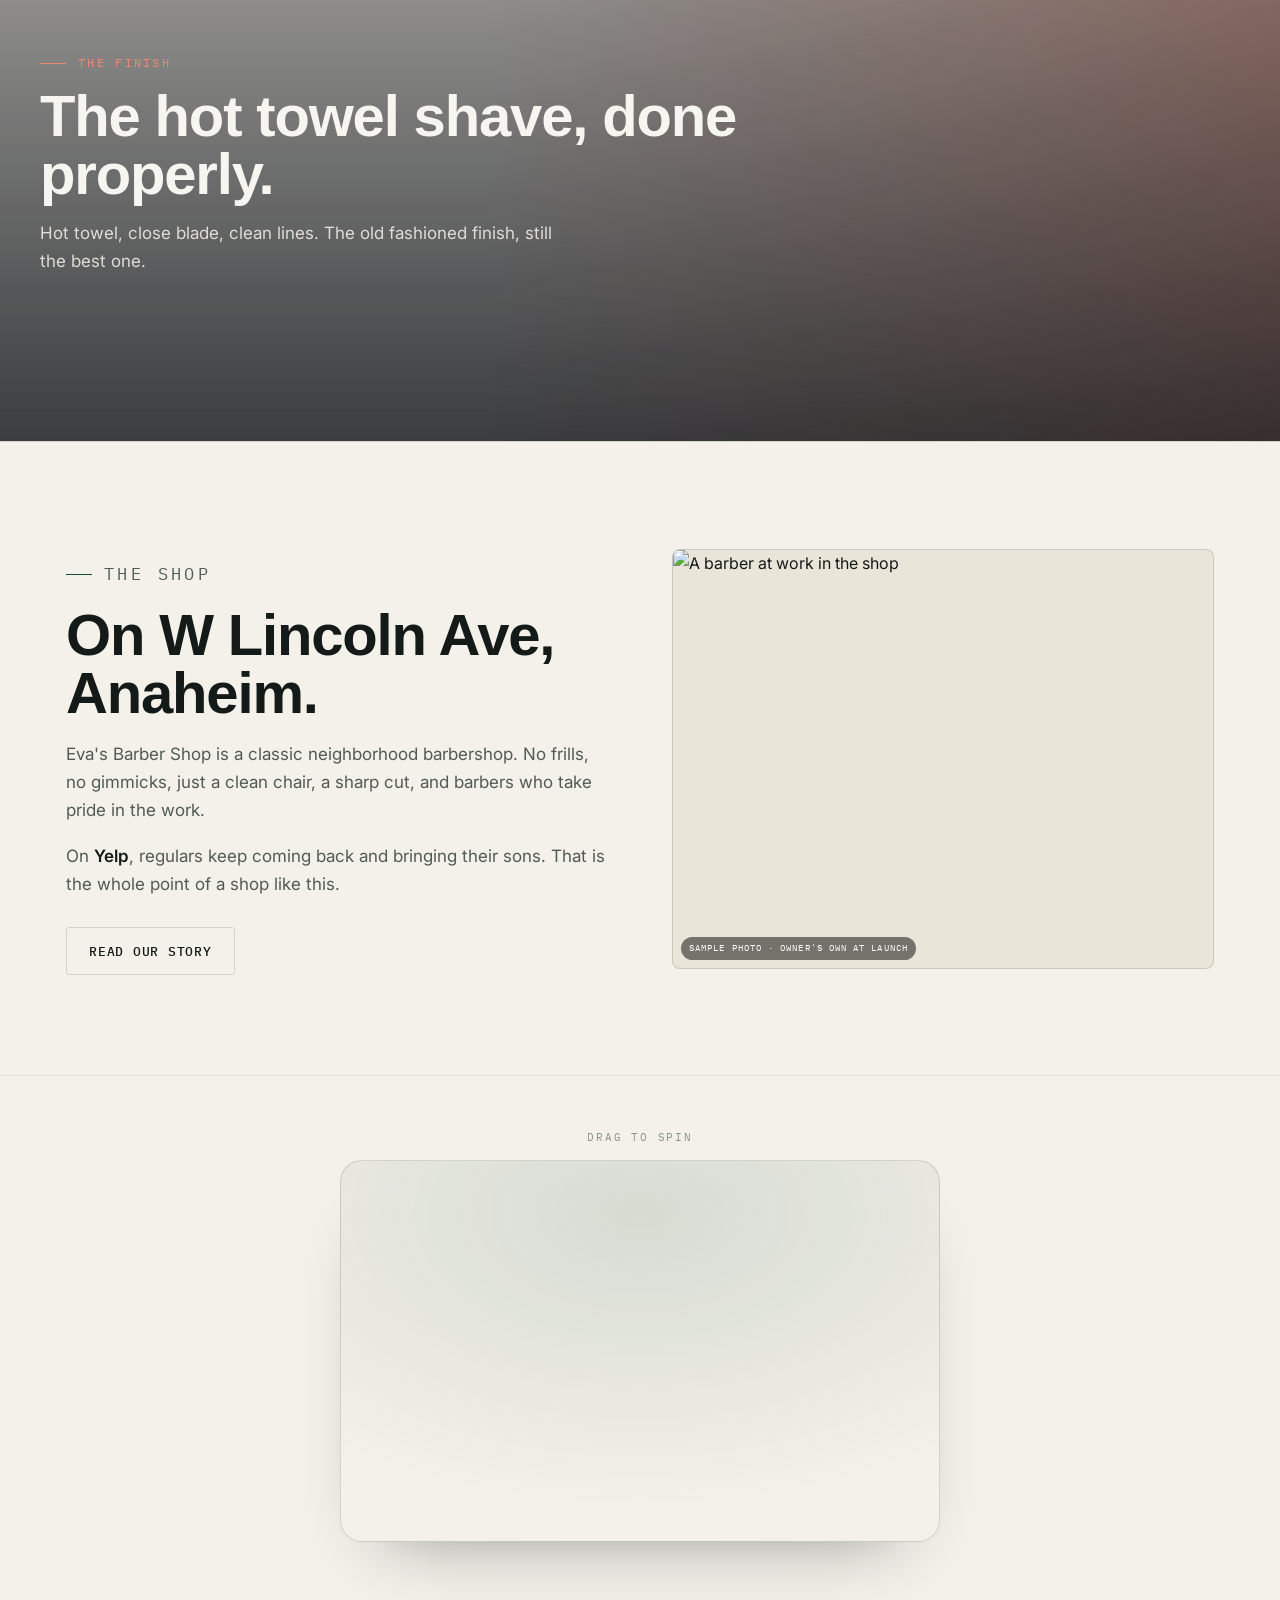
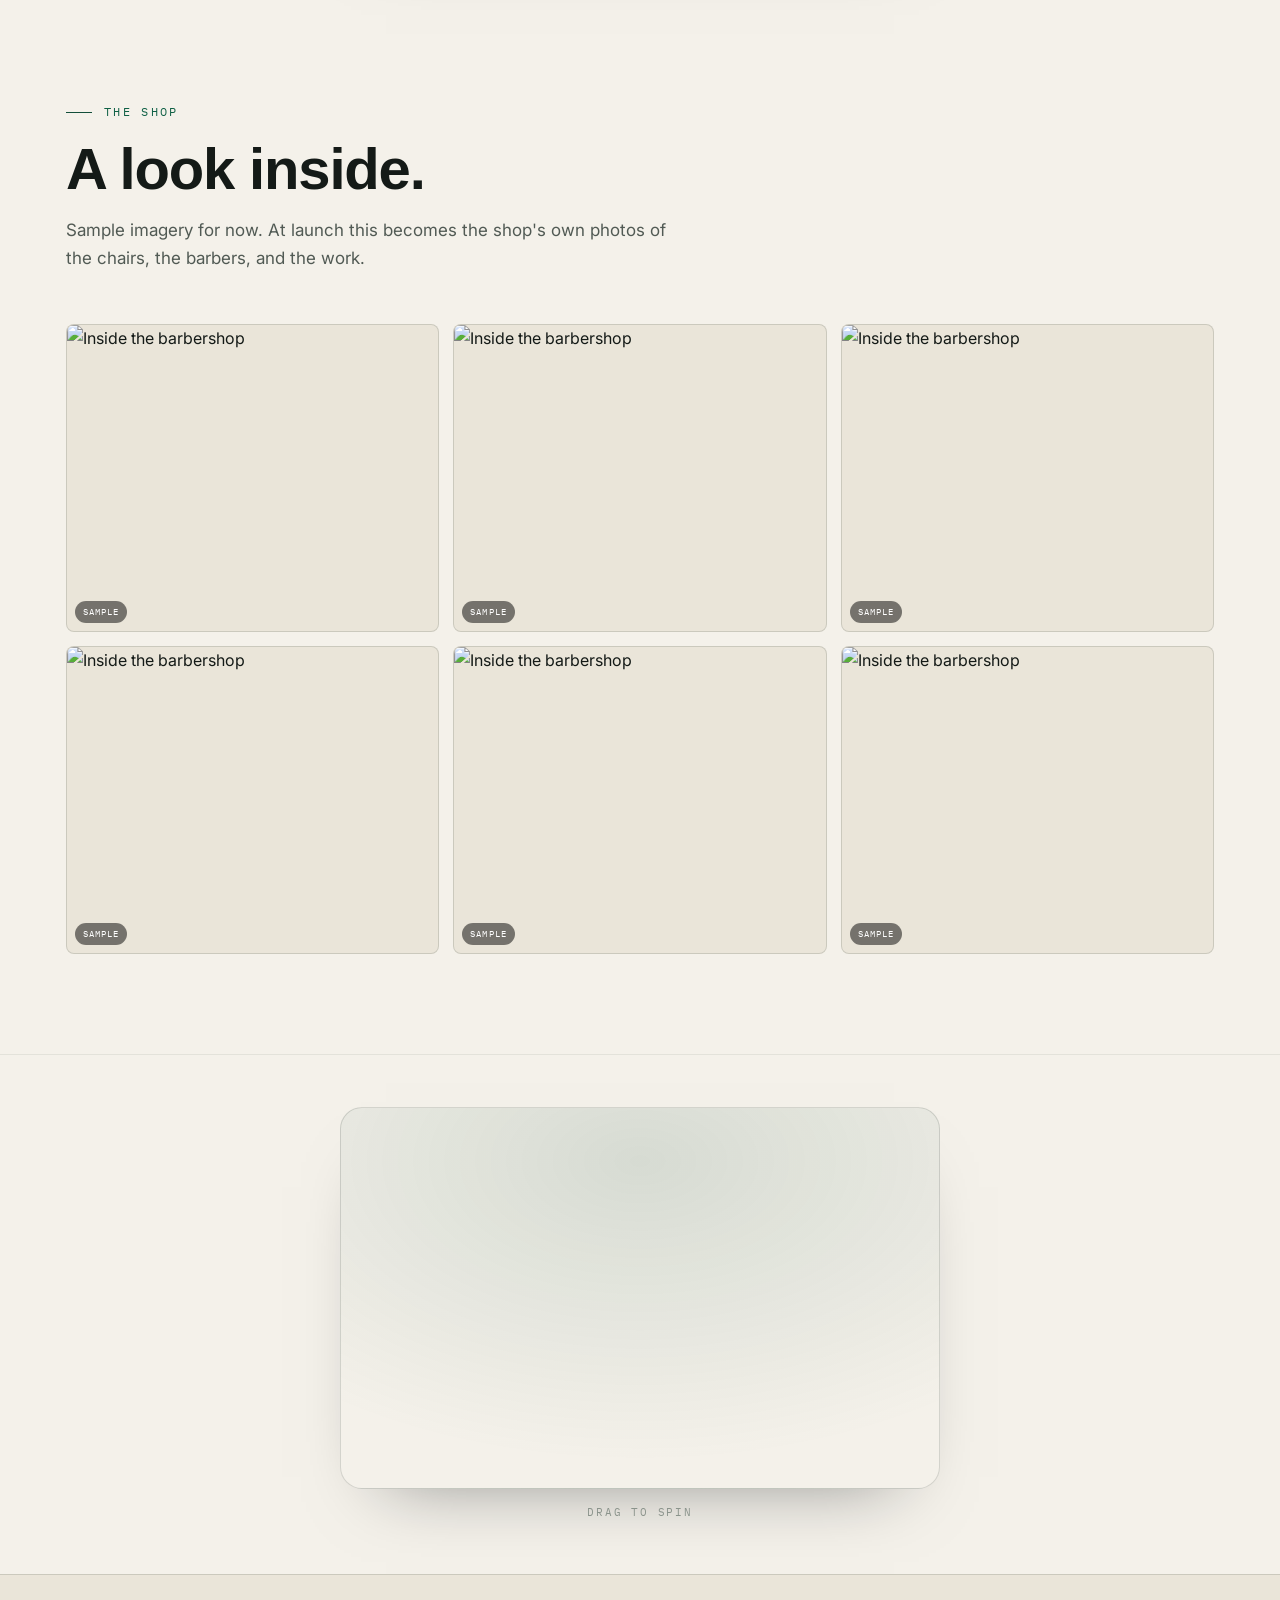
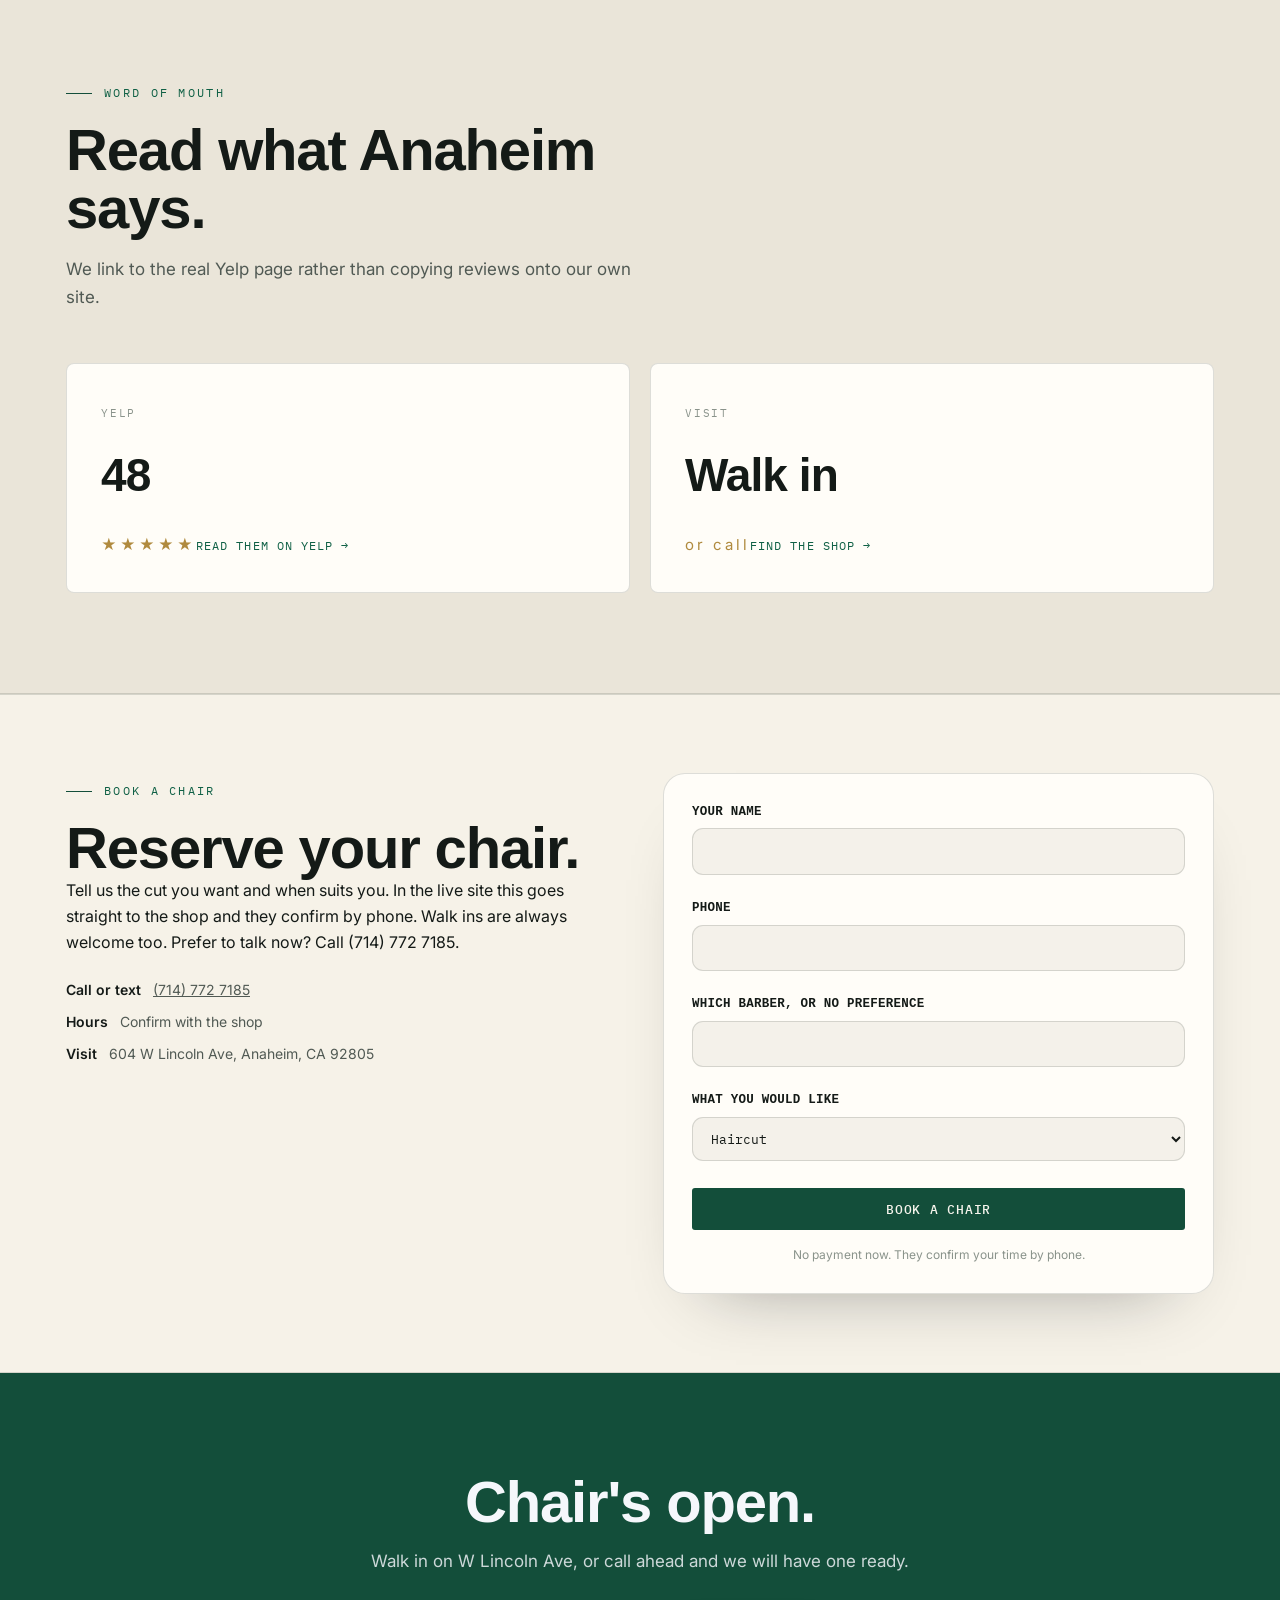
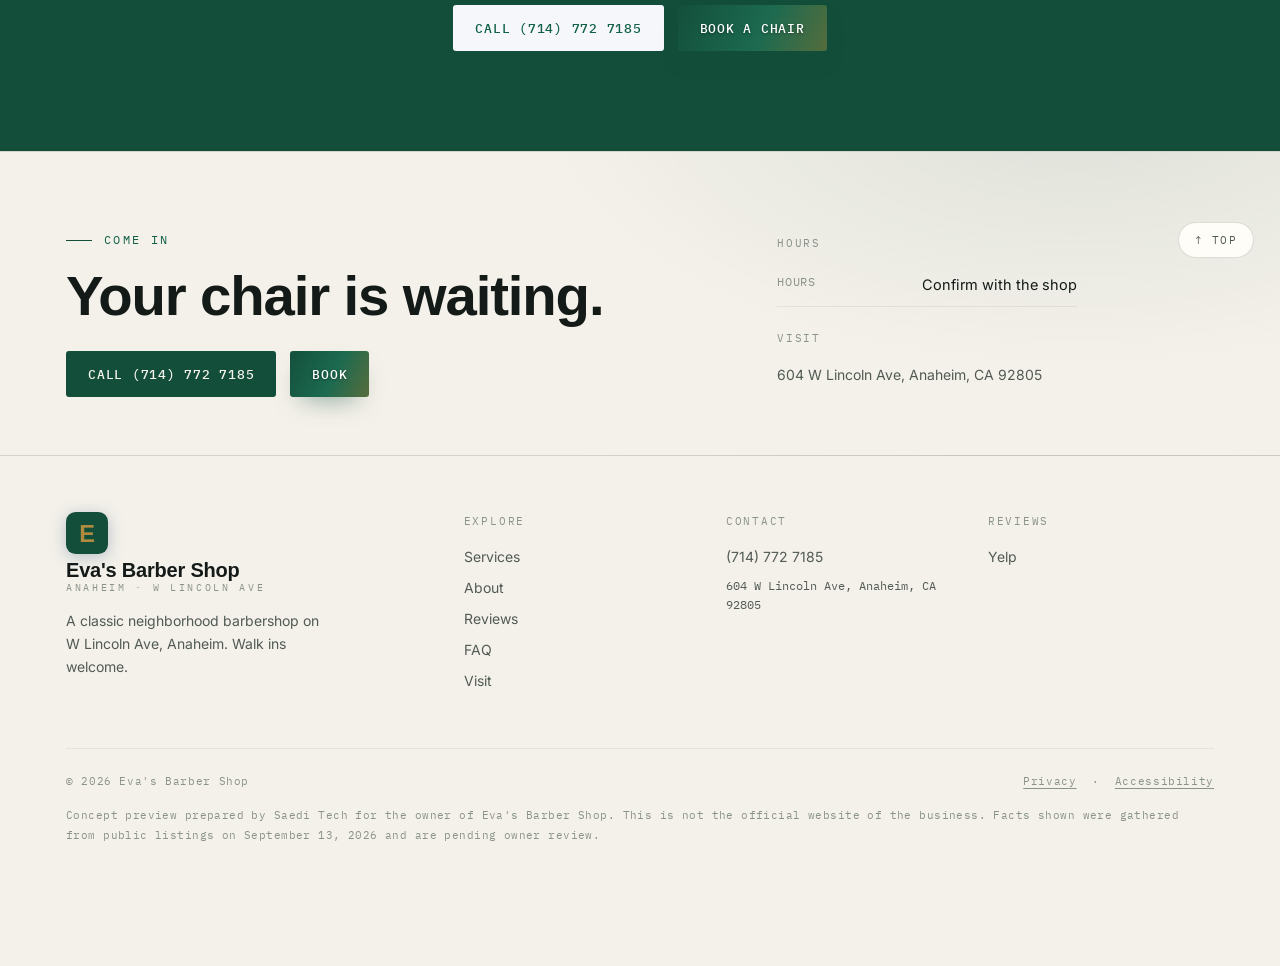
==== commit d0fe5a1e: "Fix 3D hero loading, page reveal, spread 3D across page, unique heroes, correct photos Co-Authored-B" ====
--- a/index.html
+++ b/index.html
@@ -86,9 +86,9 @@
   </div>
 </section>
 <section class="obj3dband" aria-label="Interactive 3D Barber chair">
-  <div class="wrap o3b">
+  <div class="wrap o3b o3b-solo">
     <div class="o3b-art up"><canvas class="obj3d" data-obj="chair" data-accent="8a2f27" aria-label="Interactive 3D Barber chair"></canvas></div>
-    <div class="o3b-copy up"><p class="kick">Interactive · Barber chair</p><h2>Built in the browser, not a photo.</h2><p>Every one of these is a real interactive 3D model, drawn live. Drag it to spin it. The same craft goes into the whole site.</p><span class="drag">Drag to spin</span></div>
+    <span class="o3b-hint up">Drag to spin</span>
   </div>
 </section>
 <section id="why">
@@ -114,9 +114,9 @@
   </div>
 </section>
 <section class="obj3dband alt" aria-label="Interactive 3D Straight razor">
-  <div class="wrap o3b">
+  <div class="wrap o3b o3b-solo">
     <div class="o3b-art up"><canvas class="obj3d" data-obj="razor" aria-label="Interactive 3D Straight razor"></canvas></div>
-    <div class="o3b-copy up"><p class="kick">Interactive · Straight razor</p><h2>Real 3D, right on the page.</h2><p>No video, no image. A true model you can grab and turn, the kind of detail that makes a site feel built, not bought.</p><span class="drag">Drag to spin</span></div>
+    <span class="o3b-hint up">Drag to spin</span>
   </div>
 </section>
 <section id="gallery">
@@ -129,9 +129,9 @@
 </section>
 
 <section class="obj3dband" aria-label="Interactive 3D Barber pole">
-  <div class="wrap o3b">
+  <div class="wrap o3b o3b-solo">
     <div class="o3b-art up"><canvas class="obj3d" data-obj="pole" aria-label="Interactive 3D Barber pole"></canvas></div>
-    <div class="o3b-copy up"><p class="kick">Interactive · Barber pole</p><h2>A little motion, on purpose.</h2><p>Small interactive touches like this are what make a page memorable. Drag it around and see.</p><span class="drag">Drag to spin</span></div>
+    <span class="o3b-hint up">Drag to spin</span>
   </div>
 </section>
 <section id="reviews" class="band">
--- a/assets/site.css
+++ b/assets/site.css
@@ -423,3 +423,9 @@
 .navlinks a[href$="#book"]::after{display:none !important}
 /* ---- footer reveal + CTA polish ---- */
 .foot-hero .foot-cta h2{transition:transform .7s var(--ease),opacity .7s var(--ease)}
+
+/* ---- 3D moments: object only, no marketing copy (beauty) ---- */
+.obj3dband{padding:52px 0}
+.obj3dband .o3b.o3b-solo{flex-direction:column;align-items:center;gap:14px}
+.obj3dband .o3b-solo .o3b-art{flex:0 1 auto;width:100%;max-width:600px}
+.obj3dband .o3b-solo .o3b-hint{font-family:'IBM Plex Mono',monospace;font-size:11px;letter-spacing:.16em;text-transform:uppercase;color:var(--faint)}
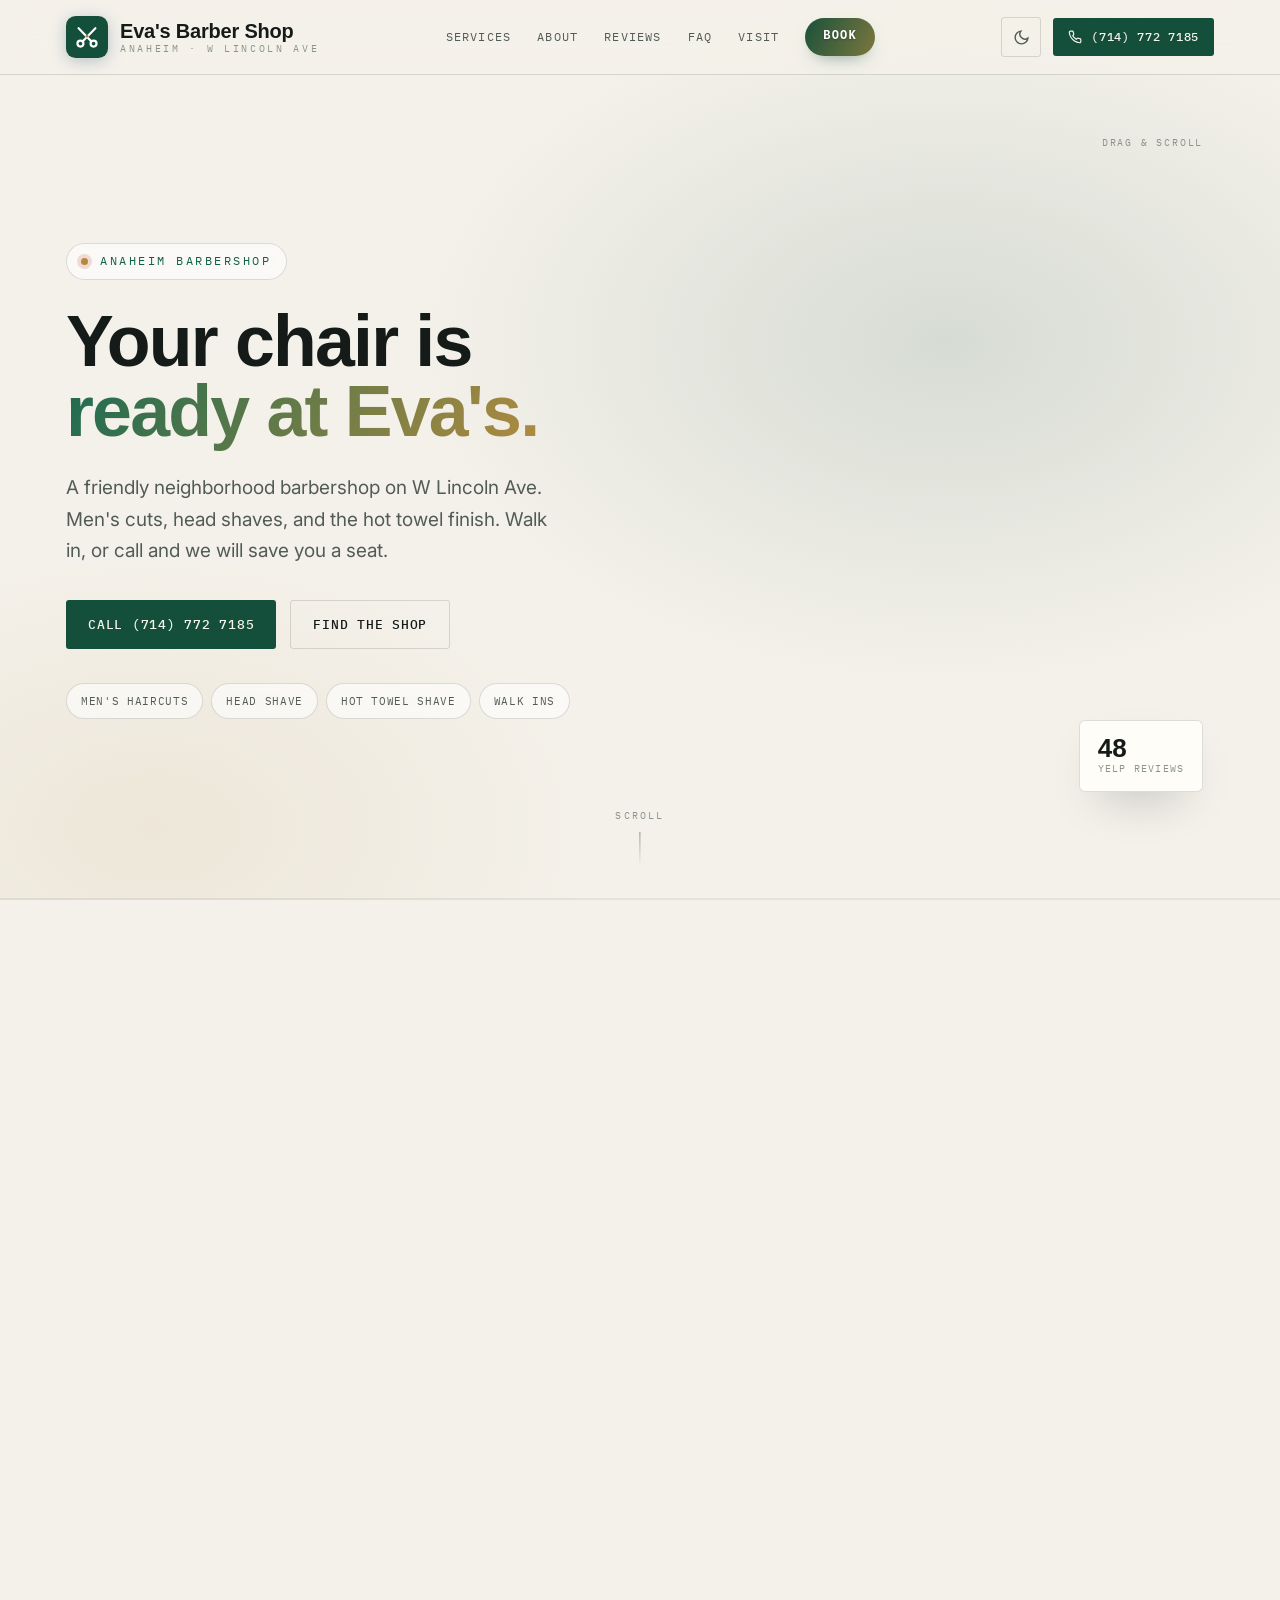
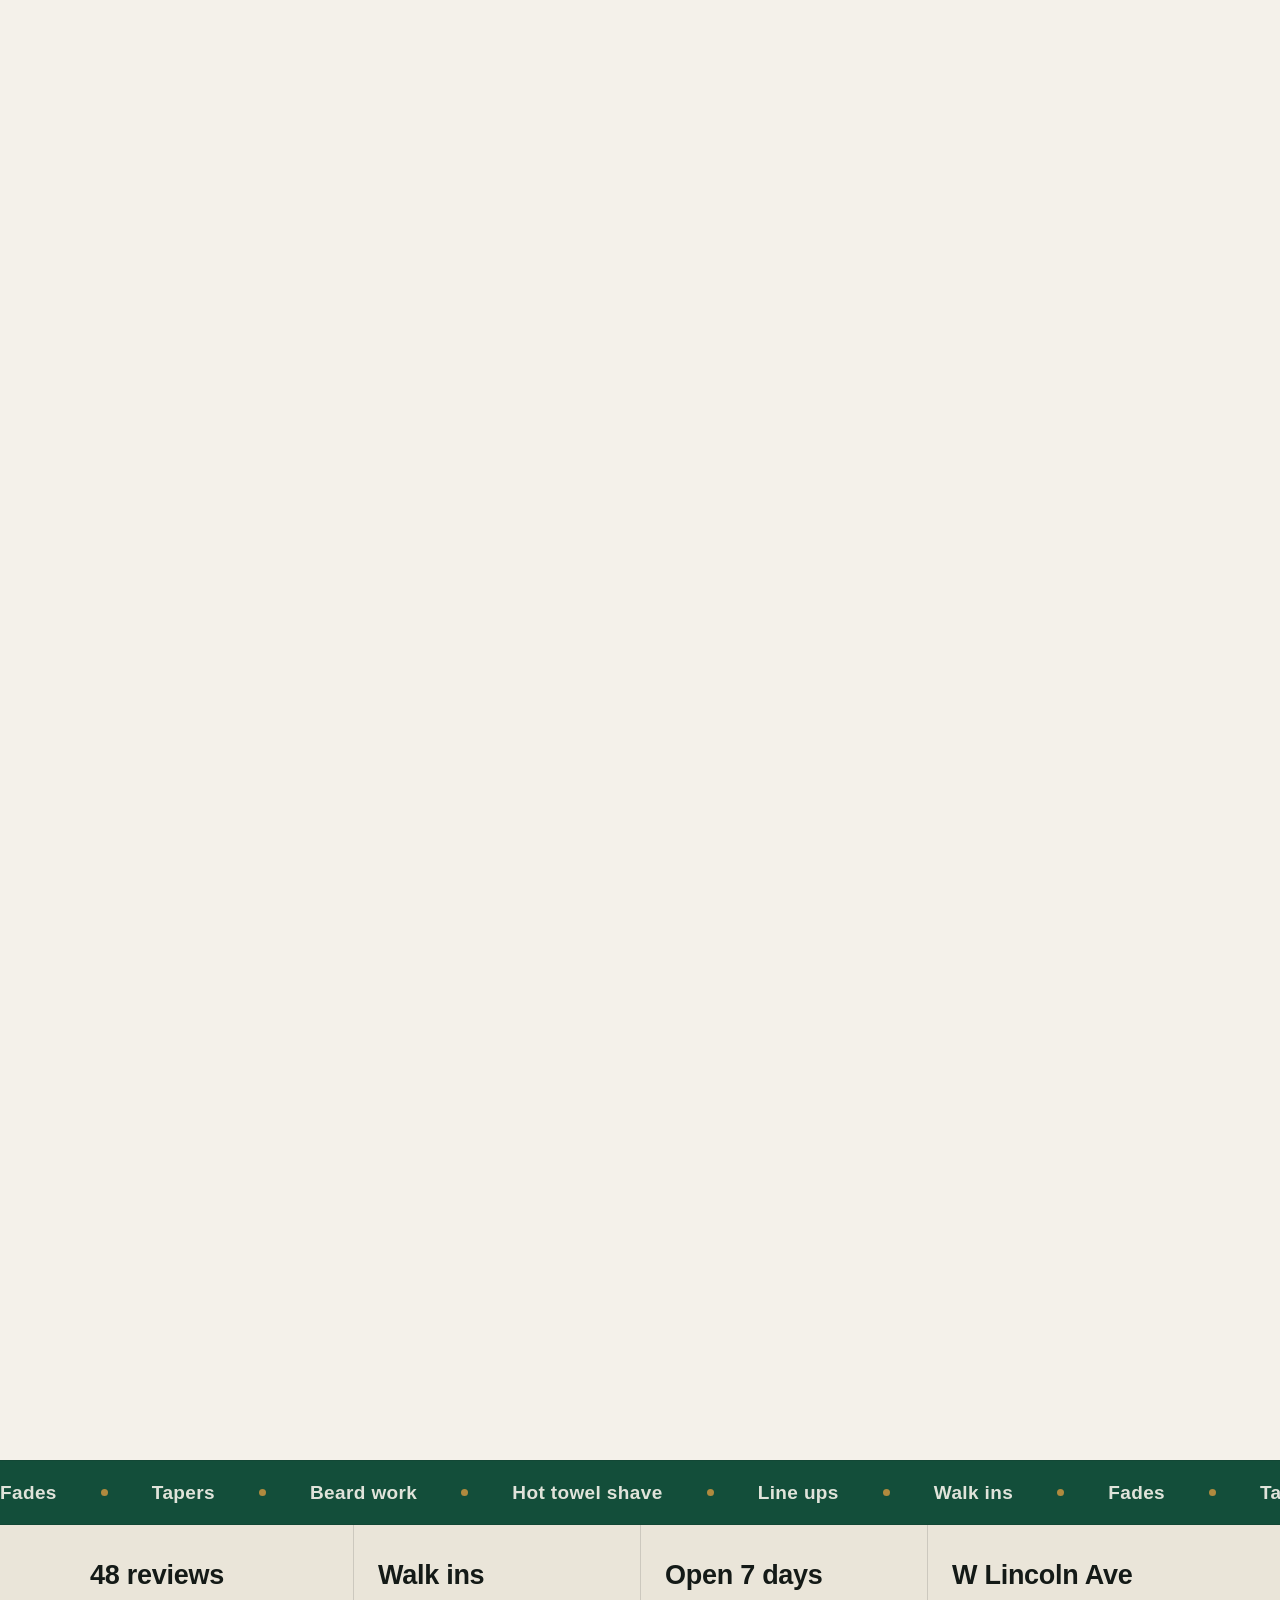
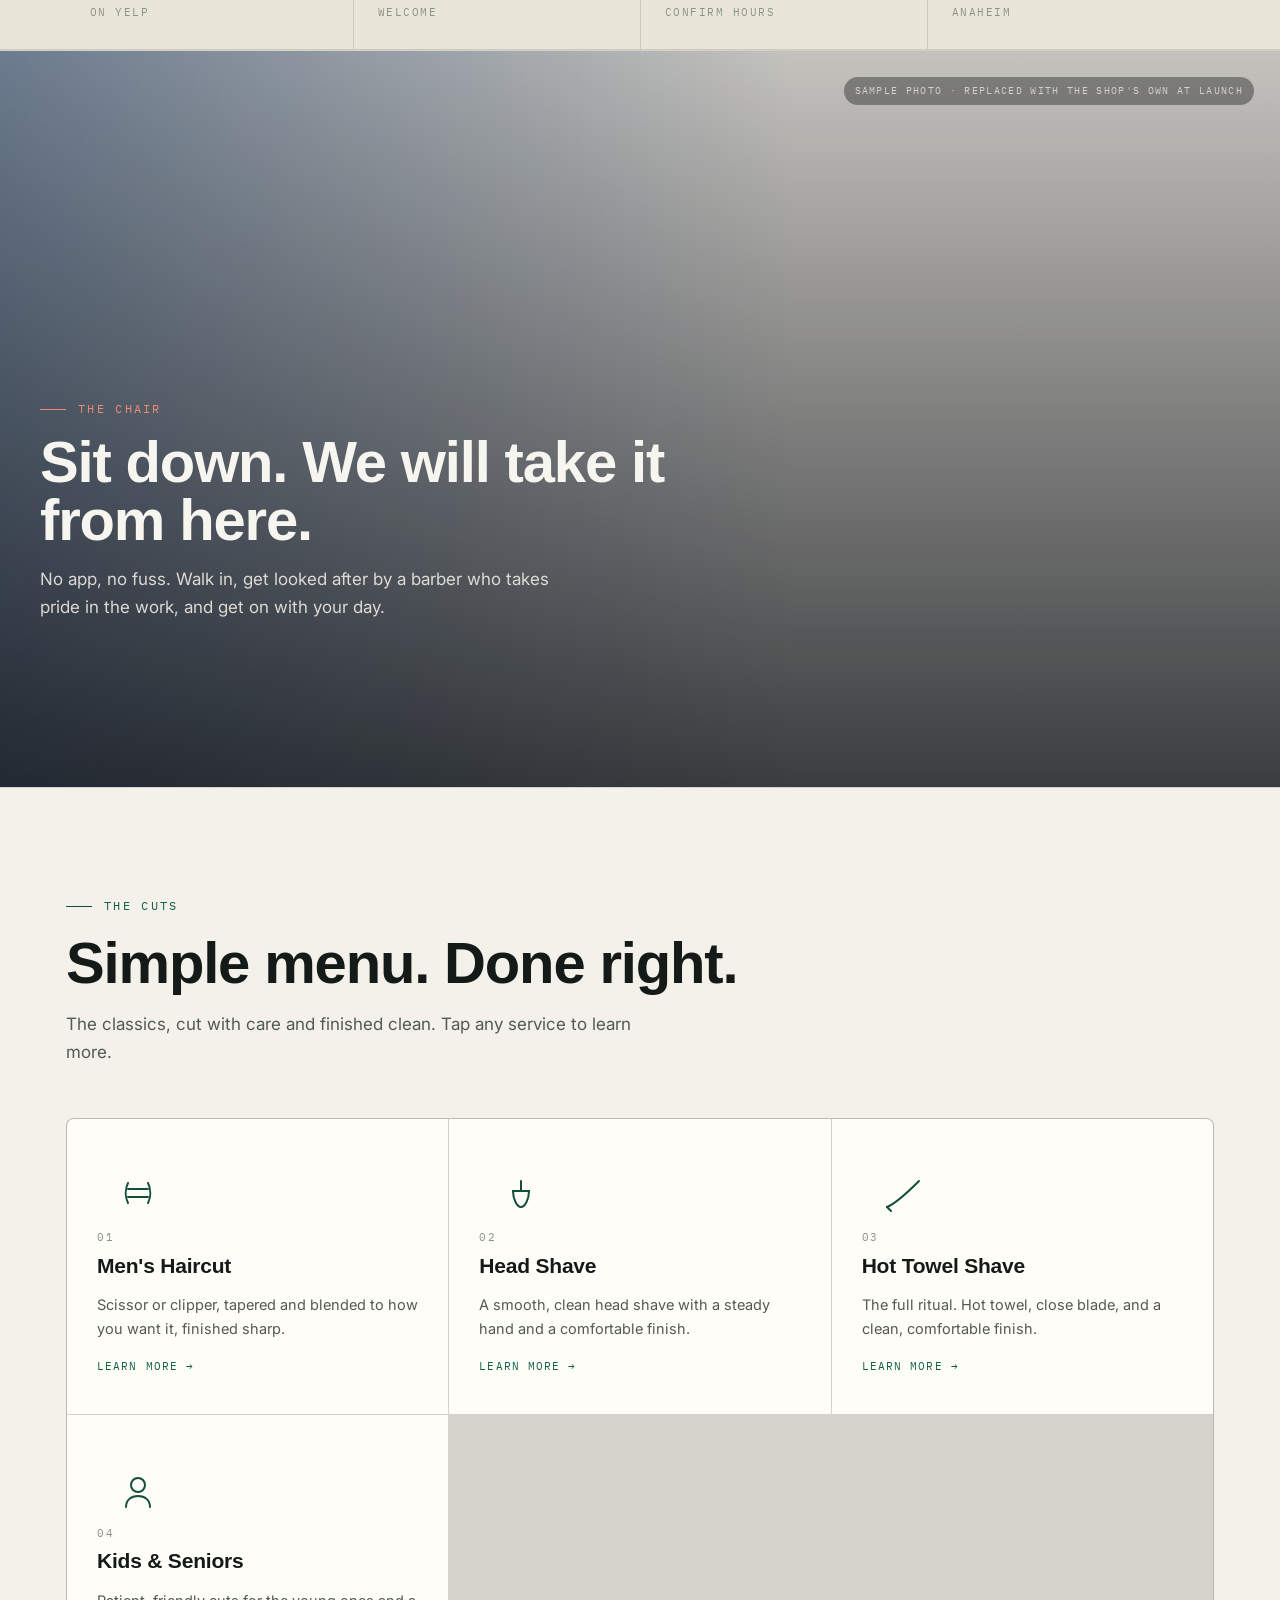
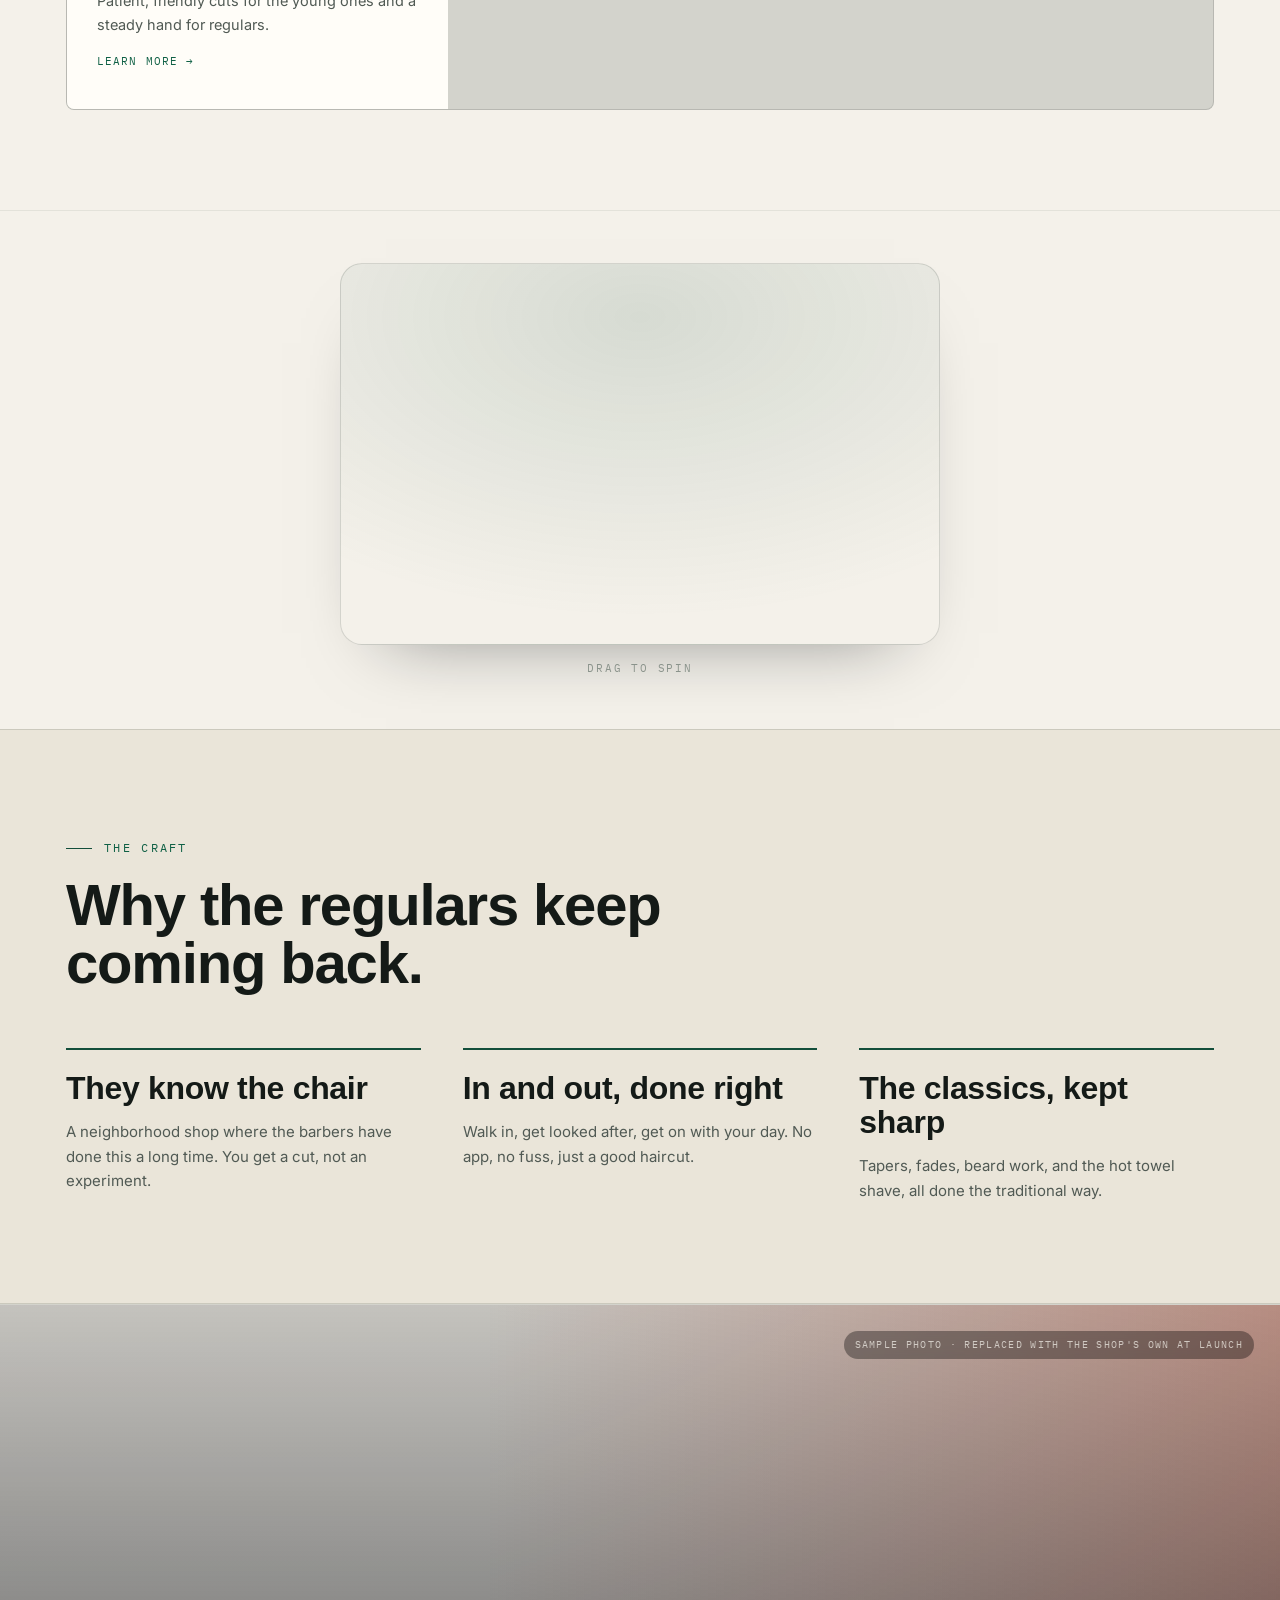
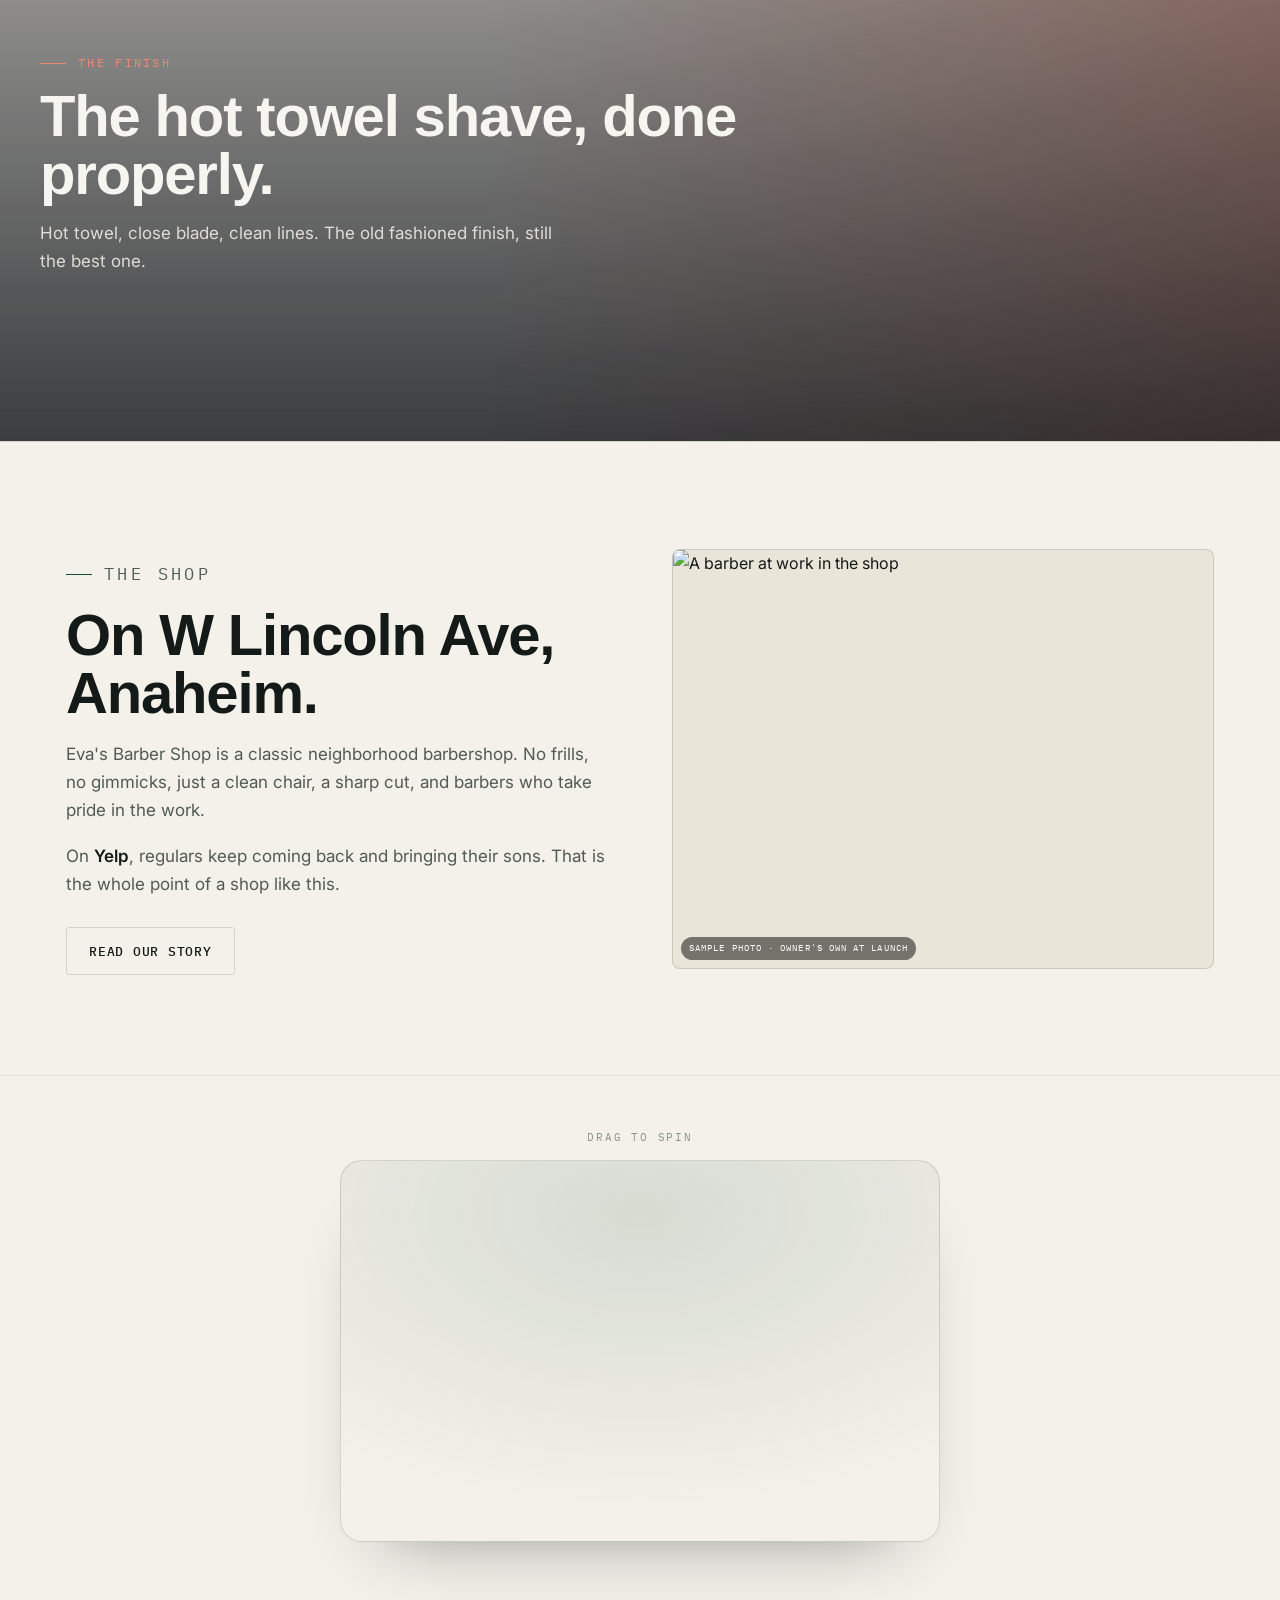
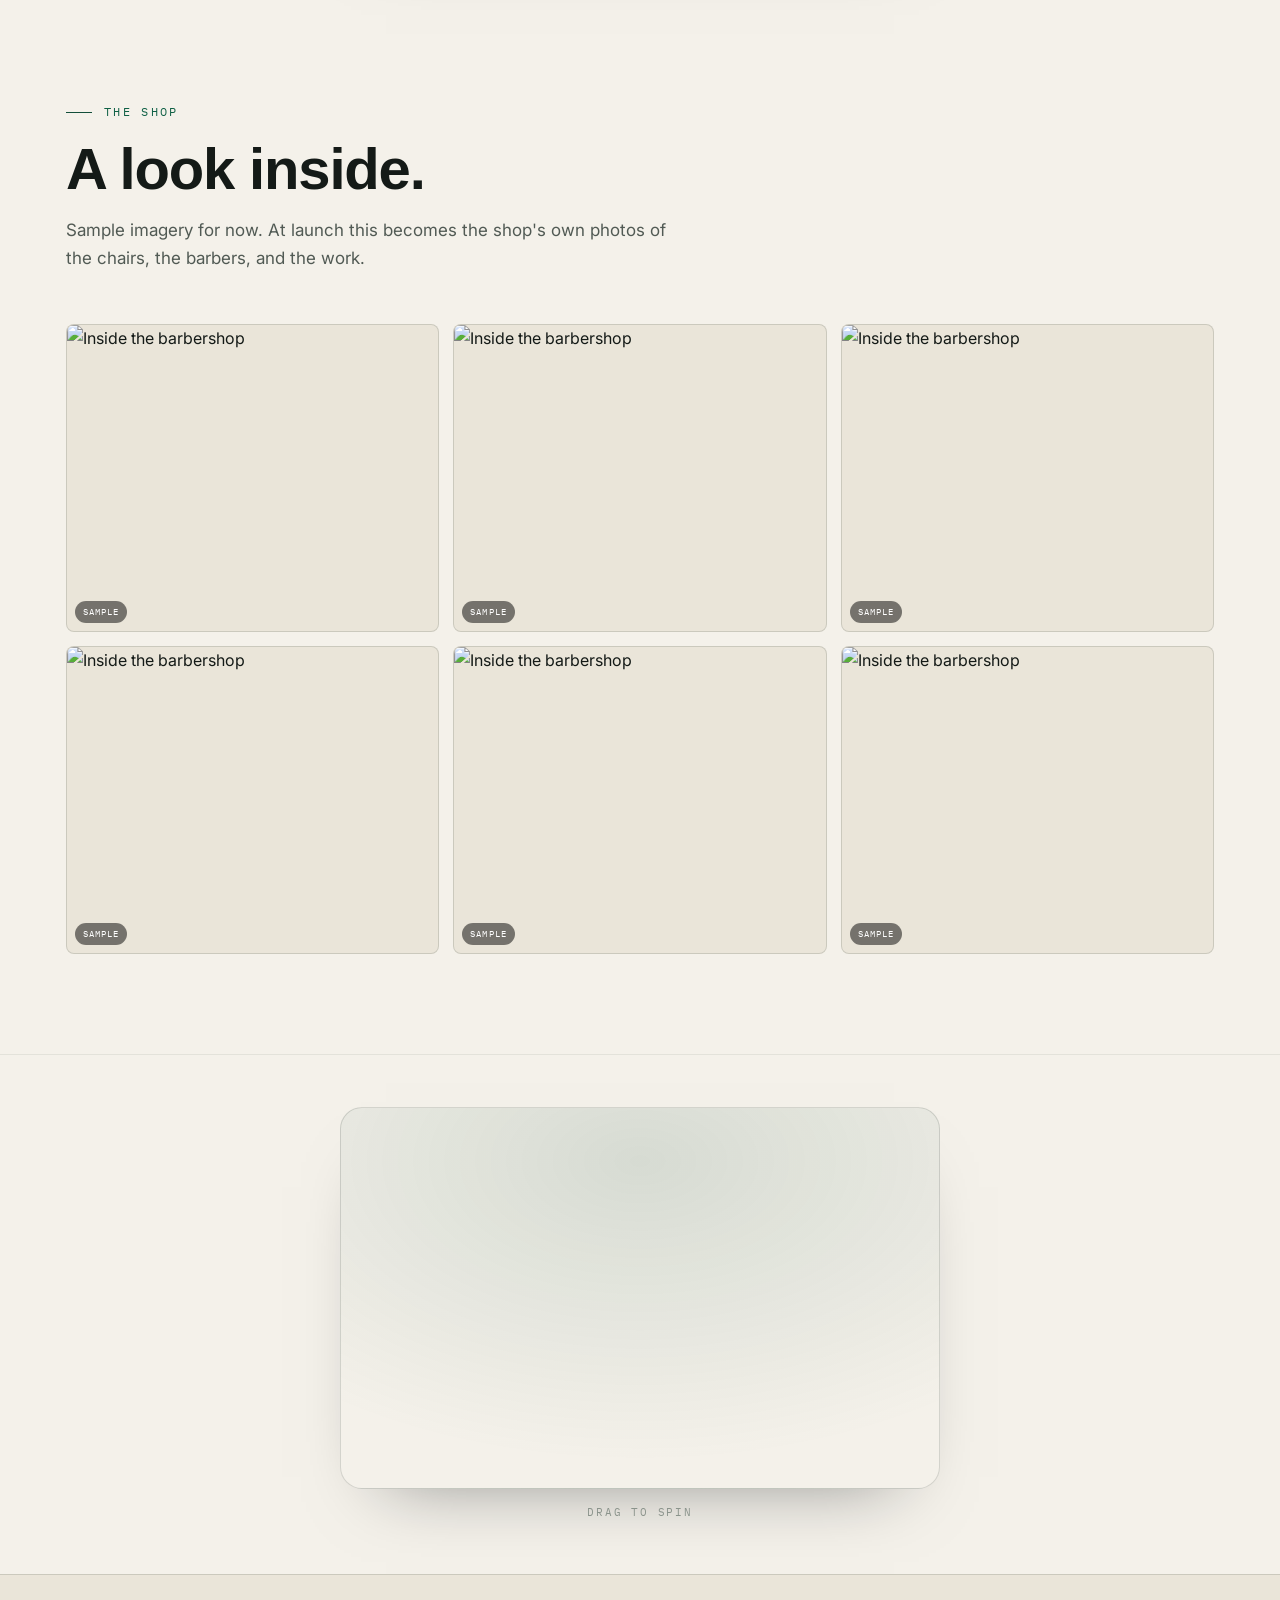
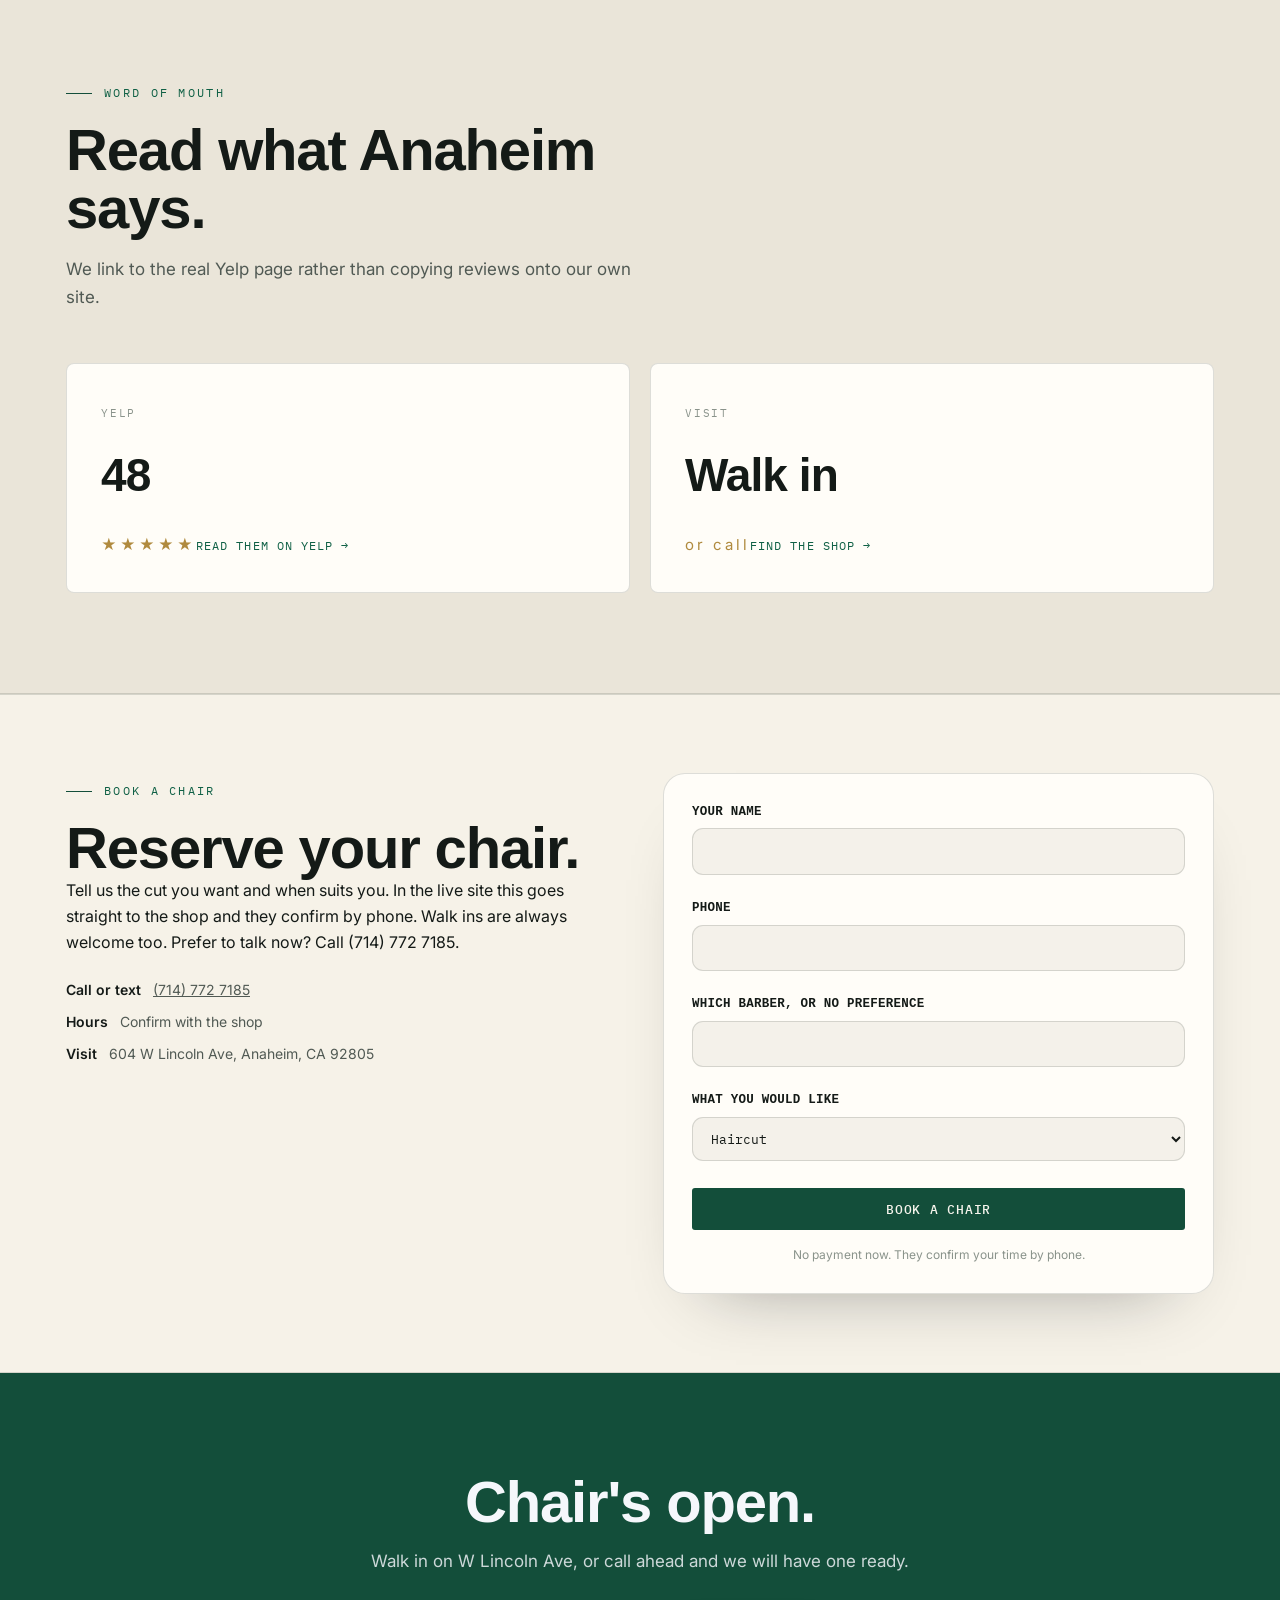
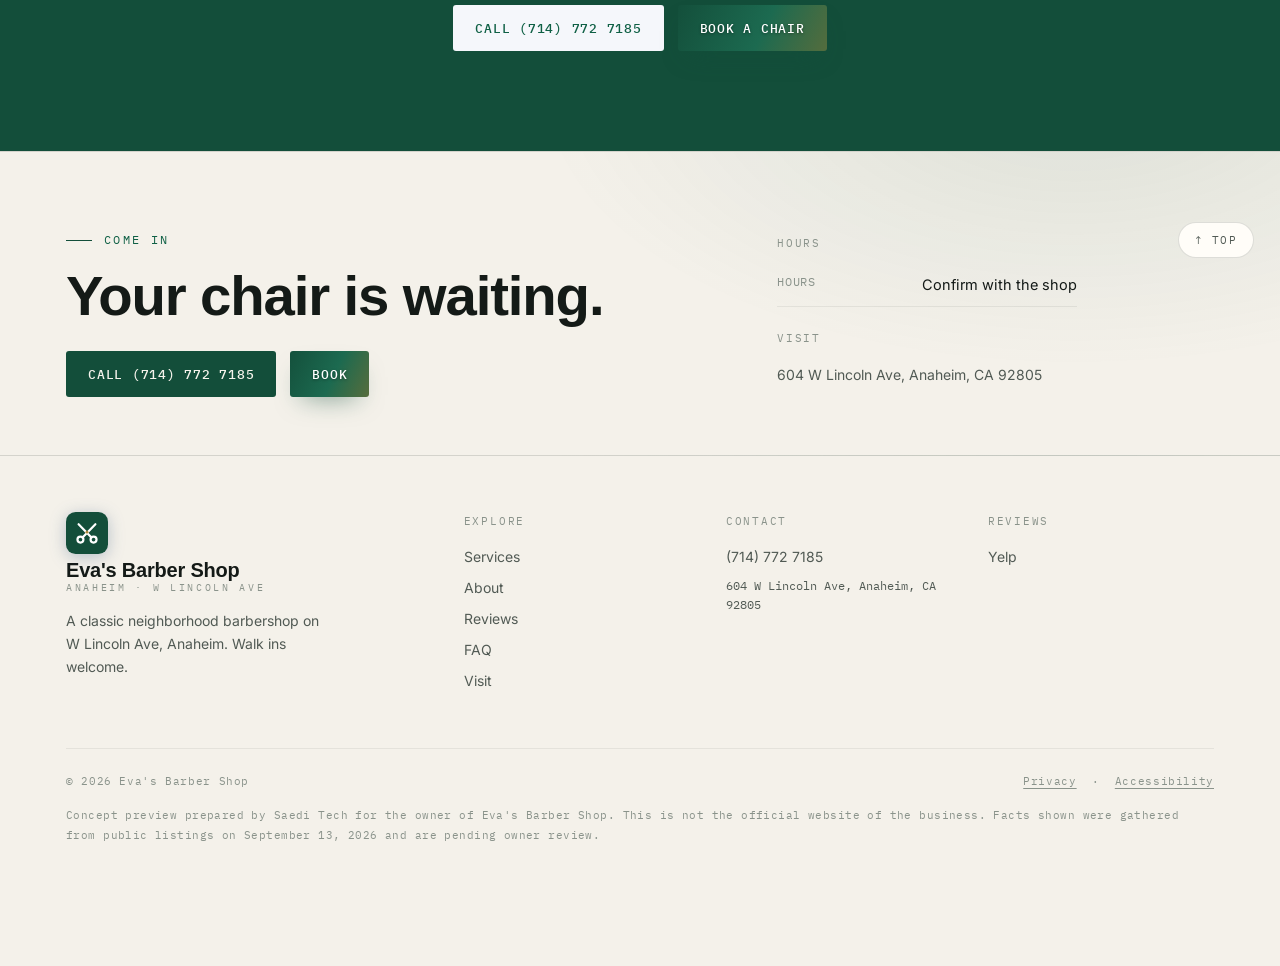
==== commit eef4ed17: "Add bespoke business logo (header, footer, favicon)" ====
--- a/index.html
+++ b/index.html
@@ -7,7 +7,7 @@
 <title>Eva's Barber Shop · Anaheim Barbershop</title>
 <meta name="description" content="Eva's Barber Shop on W Lincoln Ave, Anaheim. Men's cuts, head shaves, and hot towel shaves. Walk in or call (714) 772 7185." />
 <meta property="og:title" content="Eva's Barber Shop · Anaheim Barbershop" /><meta property="og:type" content="website" />
-<link rel="icon" href="data:image/svg+xml,%3Csvg xmlns='http://www.w3.org/2000/svg' viewBox='0 0 32 32'%3E%3Ccircle cx='16' cy='16' r='15' fill='%239e2b25'/%3E%3Crect x='13' y='6' width='6' height='20' rx='3' fill='%23f3ede1'/%3E%3Cpath d='M13 9l6 4M13 15l6 4M13 21l6 4' stroke='%23a9812f' stroke-width='2'/%3E%3C/svg%3E">
+<link rel="icon" href="data:image/svg+xml,%3Csvg xmlns='http://www.w3.org/2000/svg' viewBox='0 0 48 48'%3E%3Crect width='48' height='48' rx='11' fill='%23134e3a'/%3E%3Cg fill='none' stroke='%23fff' stroke-width='2.5' stroke-linecap='round' stroke-linejoin='round'%3E%3Ccircle cx='16.5' cy='31.5' r='3.4'/%3E%3Ccircle cx='31.5' cy='31.5' r='3.4'/%3E%3Cpath d='M18.9 29.1 33.6 14'/%3E%3Cpath d='M29.1 29.1 14.4 14'/%3E%3C/g%3E%3Ccircle cx='24' cy='23' r='1.7' fill='%23b08a3e'/%3E%3C/svg%3E">
 <link rel="preconnect" href="https://fonts.googleapis.com"><link rel="preconnect" href="https://fonts.gstatic.com" crossorigin>
 <link href="https://fonts.googleapis.com/css2?family=Oswald:wght@500;600;700&family=Inter:wght@400;500;600&family=IBM+Plex+Mono:wght@400;500&display=swap" rel="stylesheet">
 <link rel="stylesheet" href="assets/site.css">
@@ -19,7 +19,7 @@
 <header class="sitehead" id="sitehead">
 <nav class="top" aria-label="Main">
   <div class="wrap navin">
-    <a class="logo" href="index.html" aria-label="Eva's Barber Shop, home"><svg class="emblem" viewBox="0 0 48 48" aria-hidden="true"><rect width="48" height="48" rx="11" fill="var(--indigo)"/><text x="24" y="34" font-size="27" text-anchor="middle" fill="var(--shu)" font-family="Archivo,sans-serif" font-weight="800">E</text></svg><span class="wm"><span class="n">Eva's Barber Shop</span><span class="s">Anaheim · W Lincoln Ave</span></span></a>
+    <a class="logo" href="index.html" aria-label="Eva's Barber Shop, home"><svg class="emblem" viewBox="0 0 48 48" aria-hidden="true"><rect width="48" height="48" rx="11" fill="var(--indigo)"/><g fill='none' stroke='#fff' stroke-width='2.5' stroke-linecap='round' stroke-linejoin='round'><circle cx='16.5' cy='31.5' r='3.4'/><circle cx='31.5' cy='31.5' r='3.4'/><path d='M18.9 29.1 33.6 14'/><path d='M29.1 29.1 14.4 14'/></g><circle cx='24' cy='23' r='1.7' fill='var(--shu)'/></svg><span class="wm"><span class="n">Eva's Barber Shop</span><span class="s">Anaheim · W Lincoln Ave</span></span></a>
     <div class="navlinks"><a href="services.html">Services</a><a href="about.html">About</a><a href="reviews.html">Reviews</a><a href="faq.html">FAQ</a><a href="visit.html">Visit</a><a href="index.html#book">Book</a></div>
     <div class="navright">
       <button class="tgl" id="themeTgl" aria-label="Switch between day and night theme" aria-pressed="false"><svg id="icMoon" viewBox="0 0 24 24" fill="none" stroke="currentColor" stroke-width="2" stroke-linecap="round"><path d="M21 12.8A9 9 0 1 1 11.2 3a7 7 0 0 0 9.8 9.8z"/></svg><svg id="icSun" viewBox="0 0 24 24" fill="none" stroke="currentColor" stroke-width="2" stroke-linecap="round" style="display:none"><circle cx="12" cy="12" r="4"/><path d="M12 2v2M12 20v2M4.9 4.9l1.4 1.4M17.7 17.7l1.4 1.4M2 12h2M20 12h2M4.9 19.1l1.4-1.4M17.7 6.3l1.4-1.4"/></svg></button>
@@ -173,7 +173,7 @@
   </div></div></div>
   <div class="wrap foot-main">
     <div class="fgrid">
-      <div class="fbrand"><a class="logo" href="index.html" aria-label="Eva's Barber Shop, home"><svg class="emblem" viewBox="0 0 48 48" aria-hidden="true"><rect width="48" height="48" rx="11" fill="var(--indigo)"/><text x="24" y="34" font-size="27" text-anchor="middle" fill="var(--shu)" font-family="Archivo,sans-serif" font-weight="800">E</text></svg><span class="wm"><span class="n">Eva's Barber Shop</span><span class="s">Anaheim · W Lincoln Ave</span></span></a><p>A classic neighborhood barbershop on W Lincoln Ave, Anaheim. Walk ins welcome.</p></div>
+      <div class="fbrand"><a class="logo" href="index.html" aria-label="Eva's Barber Shop, home"><svg class="emblem" viewBox="0 0 48 48" aria-hidden="true"><rect width="48" height="48" rx="11" fill="var(--indigo)"/><g fill='none' stroke='#fff' stroke-width='2.5' stroke-linecap='round' stroke-linejoin='round'><circle cx='16.5' cy='31.5' r='3.4'/><circle cx='31.5' cy='31.5' r='3.4'/><path d='M18.9 29.1 33.6 14'/><path d='M29.1 29.1 14.4 14'/></g><circle cx='24' cy='23' r='1.7' fill='var(--shu)'/></svg><span class="wm"><span class="n">Eva's Barber Shop</span><span class="s">Anaheim · W Lincoln Ave</span></span></a><p>A classic neighborhood barbershop on W Lincoln Ave, Anaheim. Walk ins welcome.</p></div>
       <div class="fcol"><p class="ft">Explore</p><a href="services.html">Services</a><a href="about.html">About</a><a href="reviews.html">Reviews</a><a href="faq.html">FAQ</a><a href="visit.html">Visit</a></div>
       <div class="fcol"><p class="ft">Contact</p><a href="tel:+17147727185">(714) 772 7185</a><p class="mono" style="font-size:12px">604 W Lincoln Ave, Anaheim, CA 92805</p></div>
       <div class="fcol"><p class="ft">Reviews</p><a href="https://www.yelp.com/biz/evas-barber-shop-anaheim" target="_blank" rel="noopener">Yelp</a></div>
